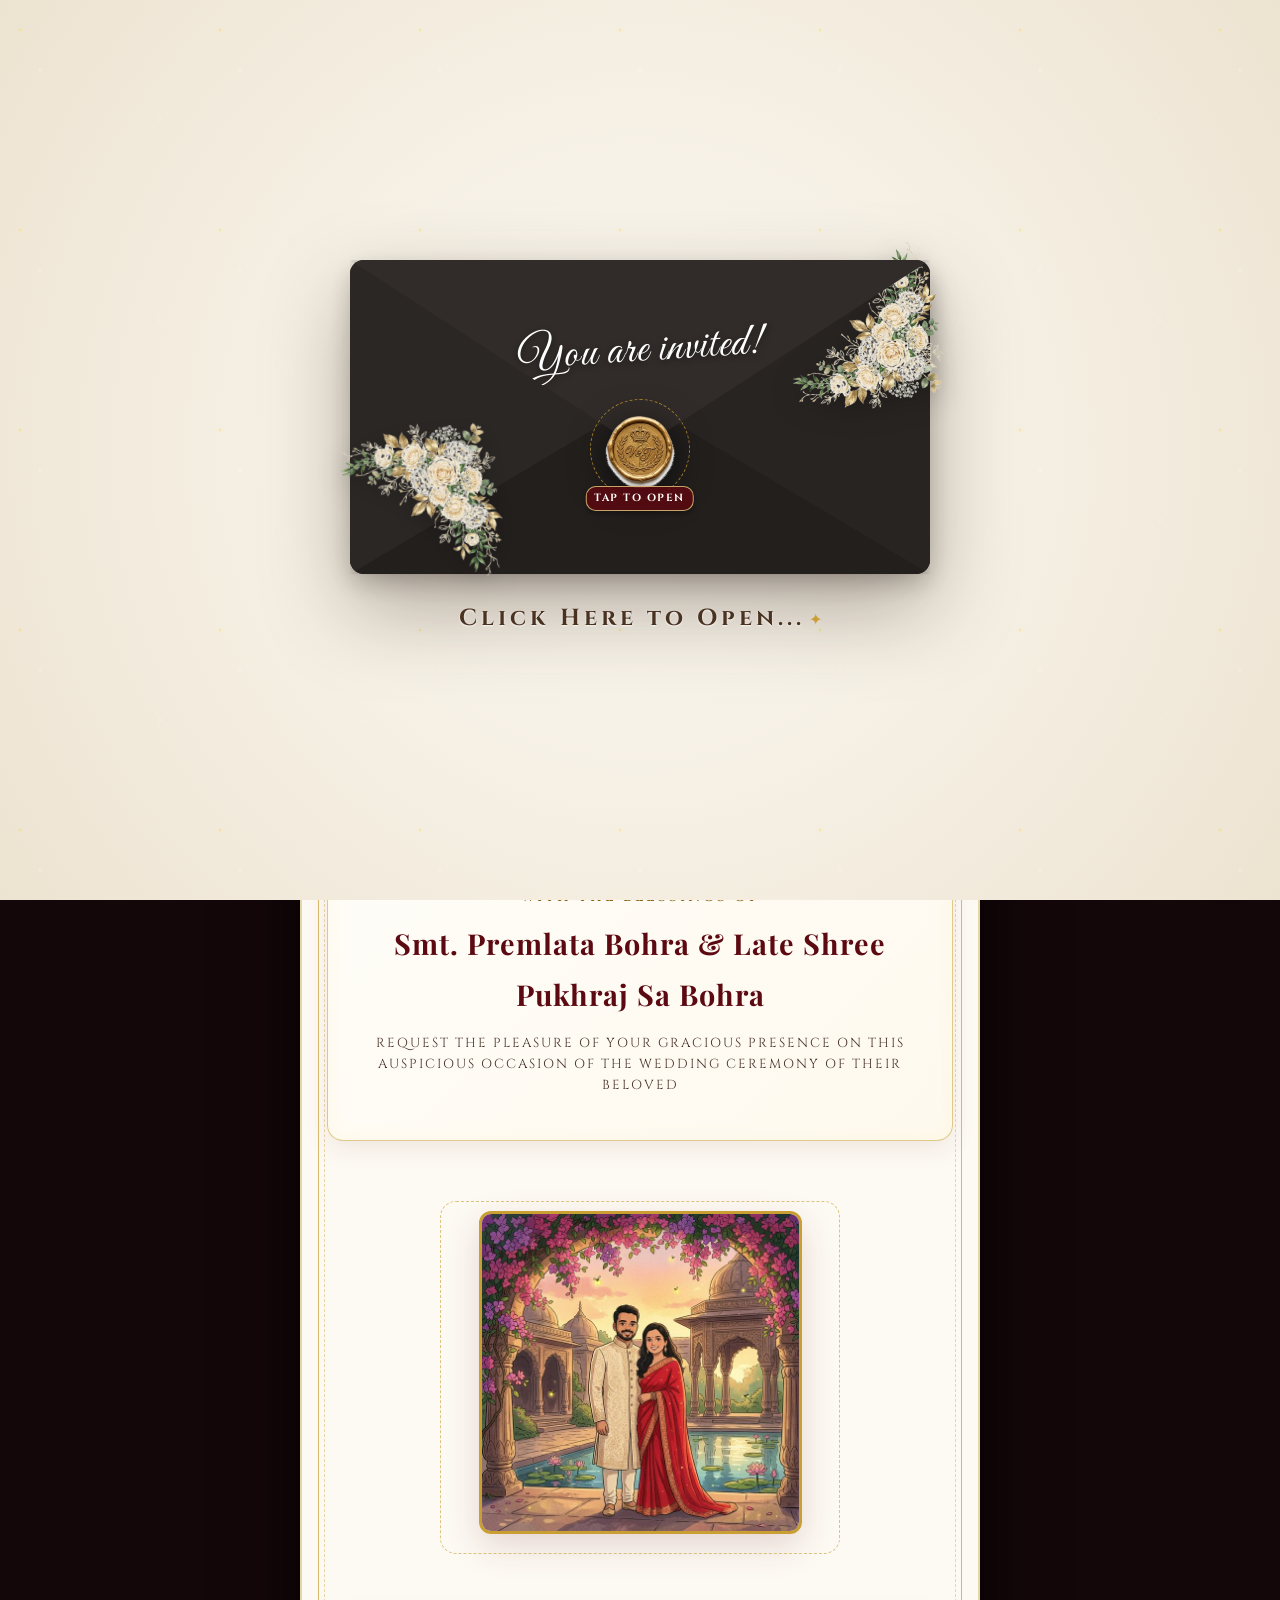
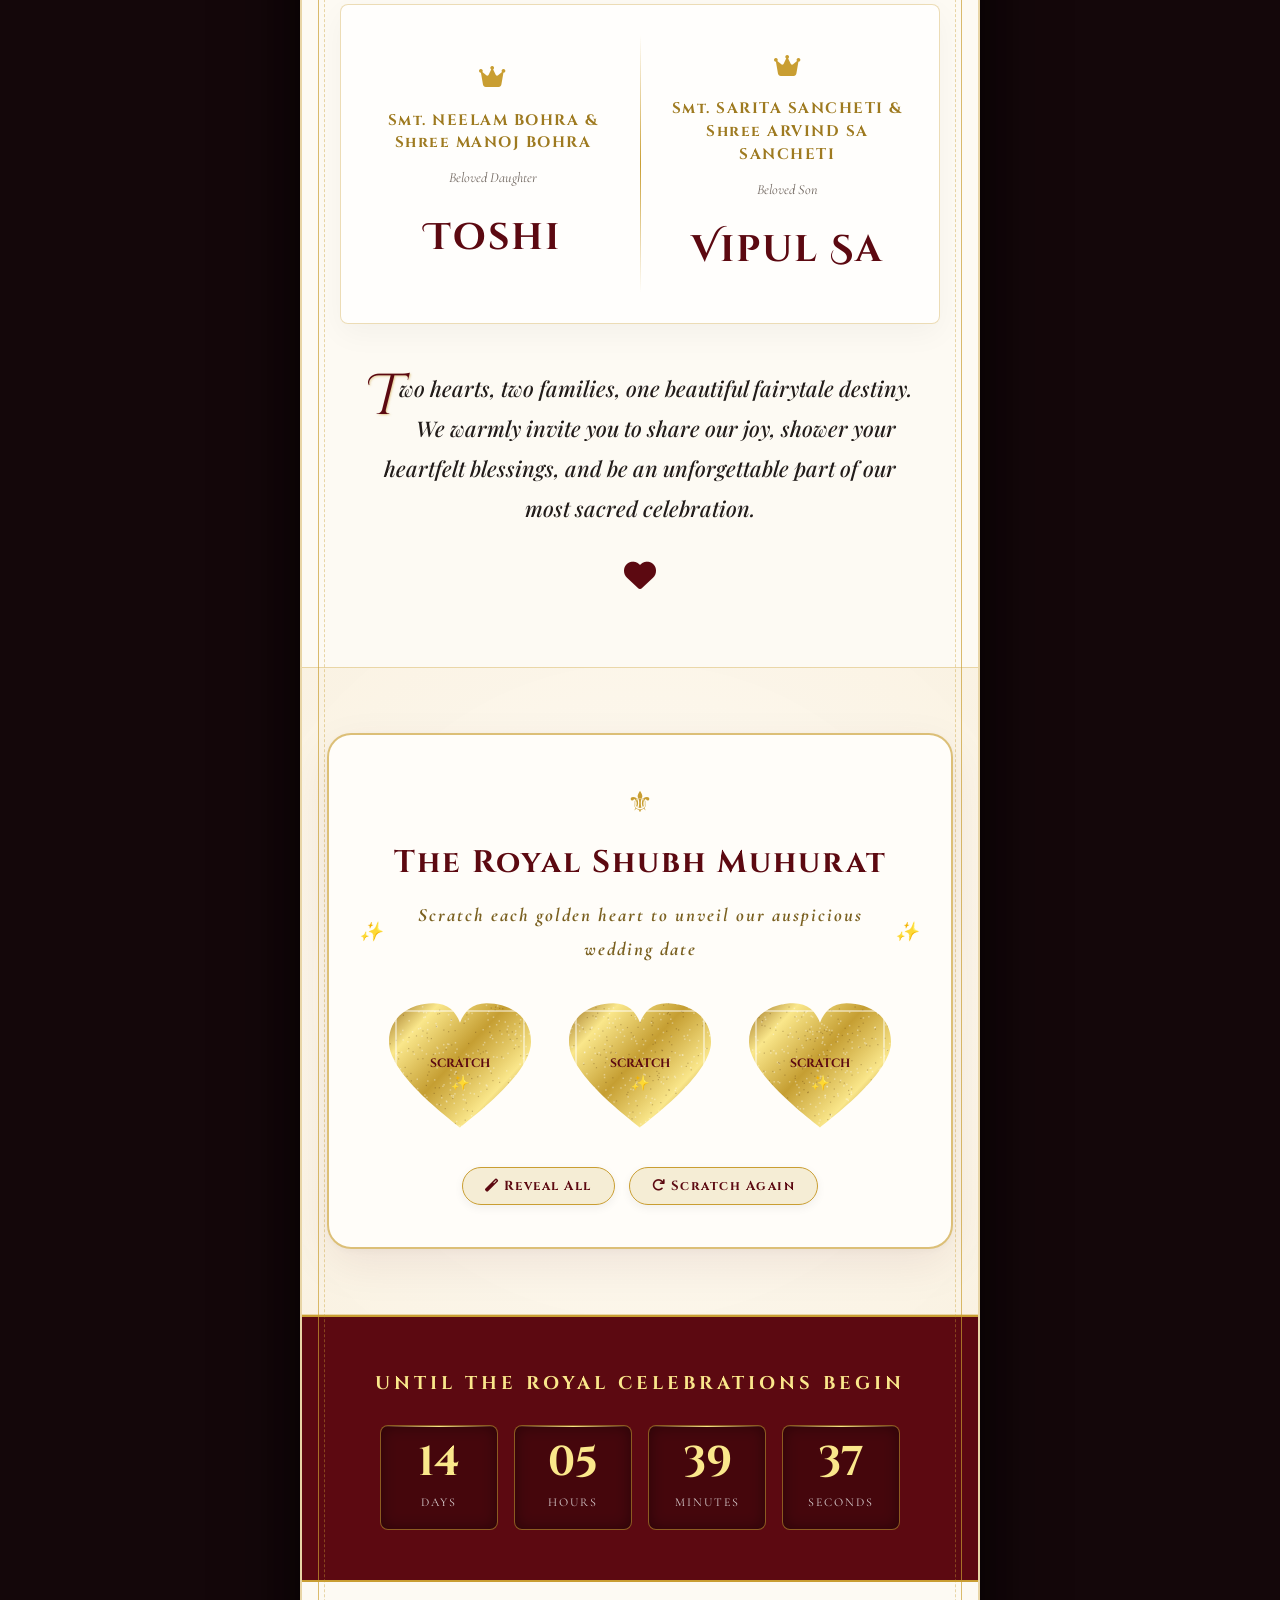
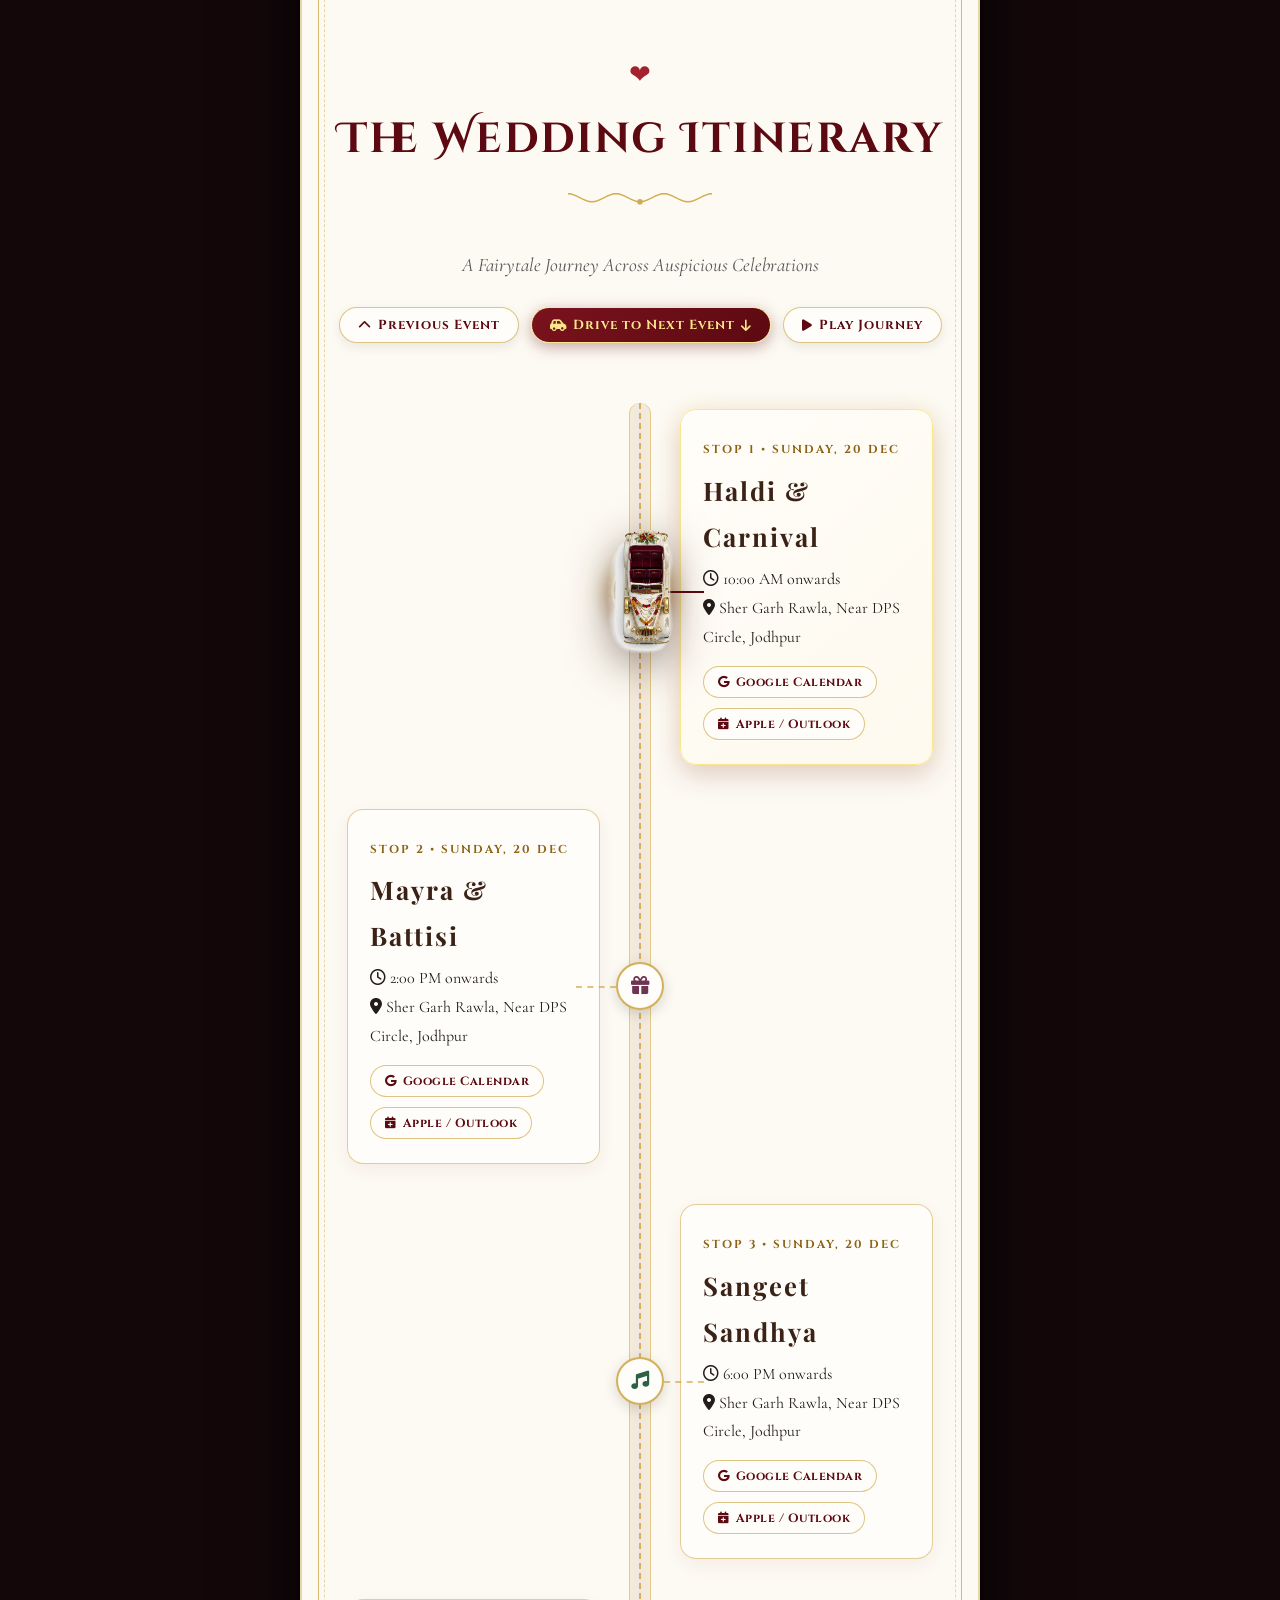
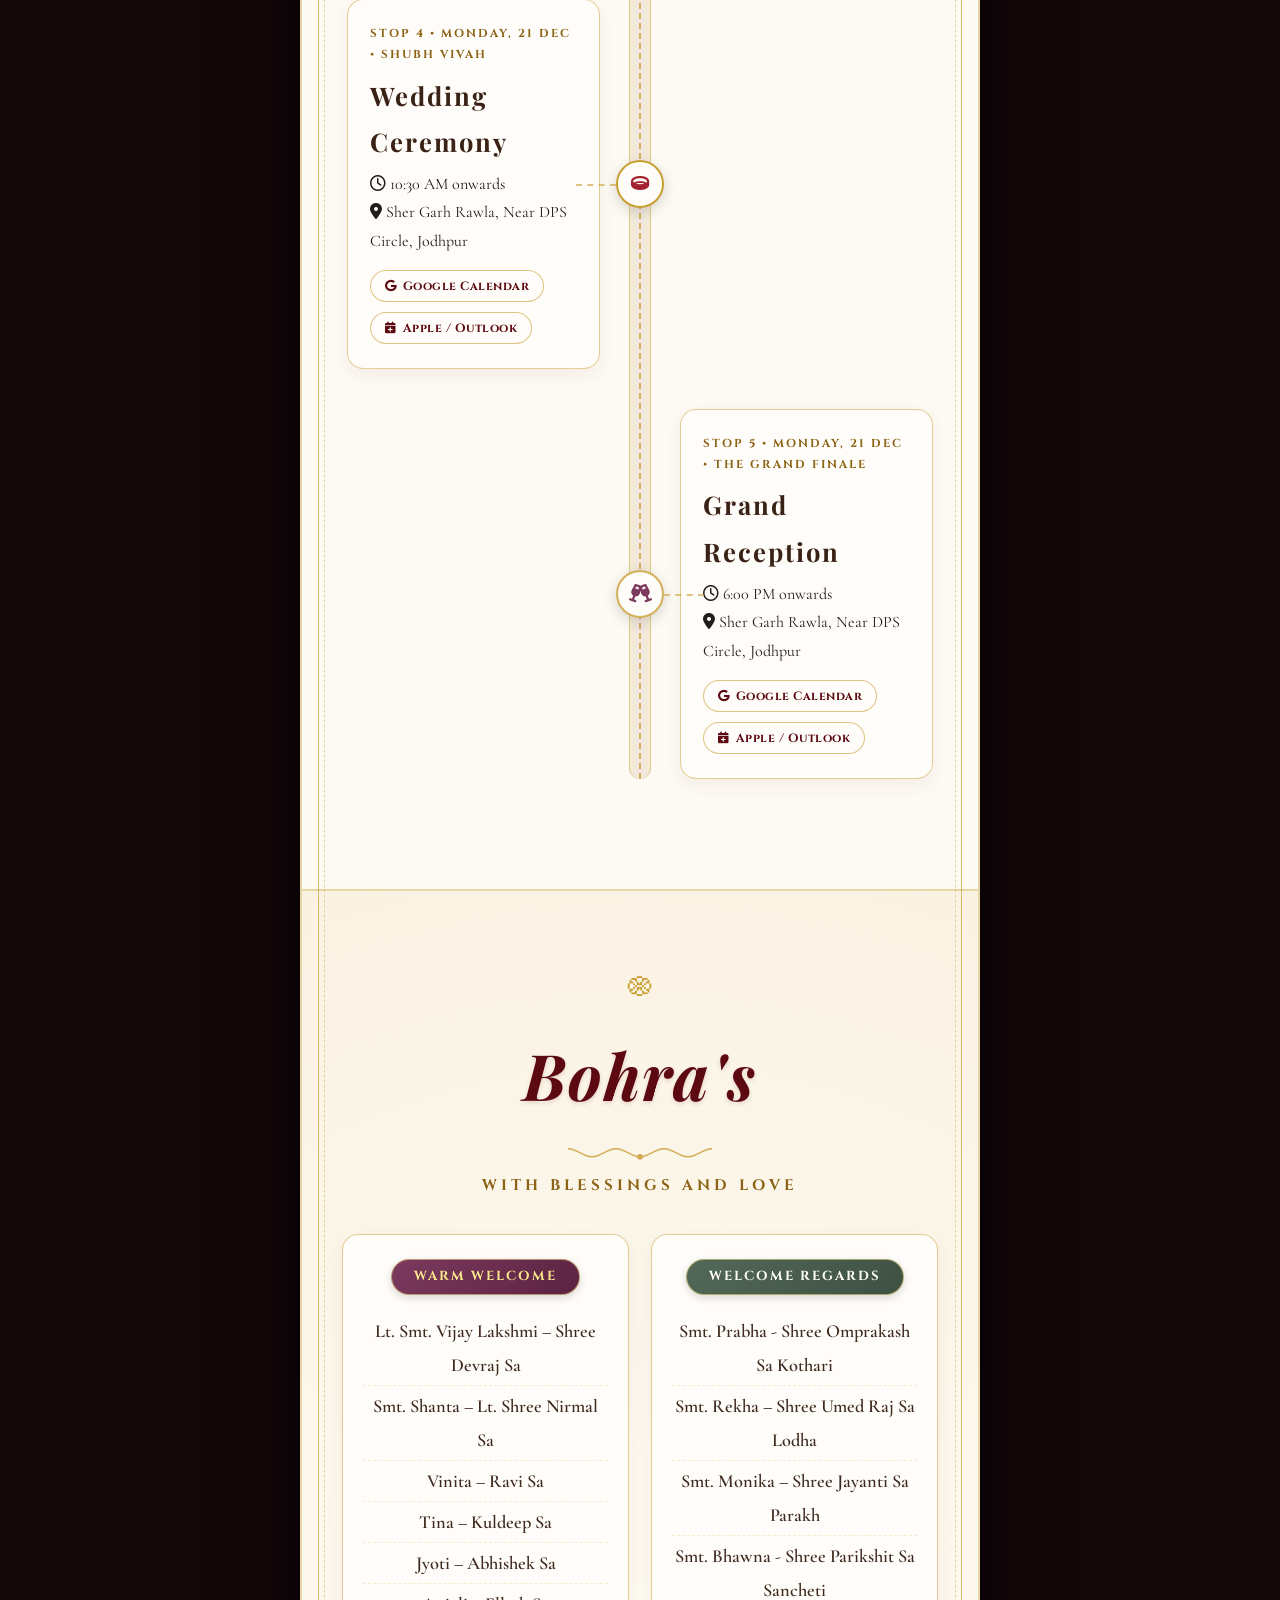
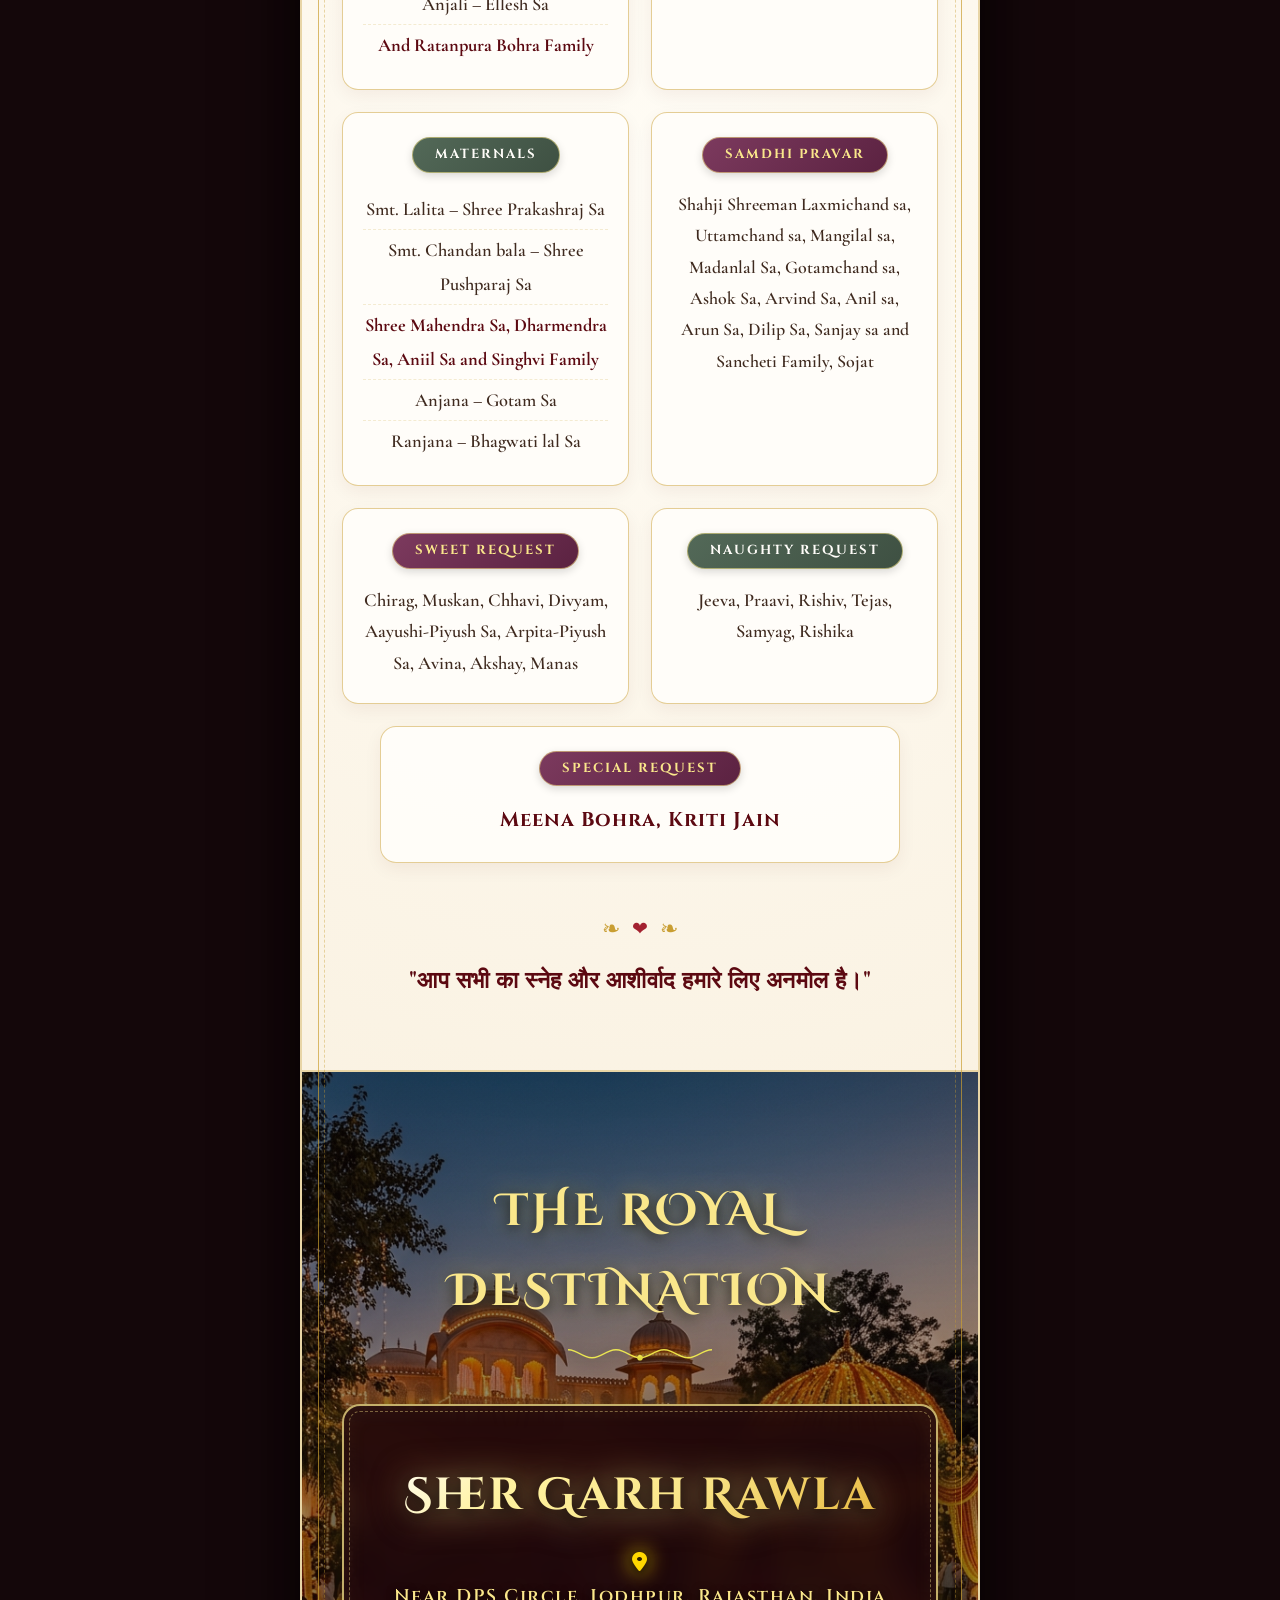
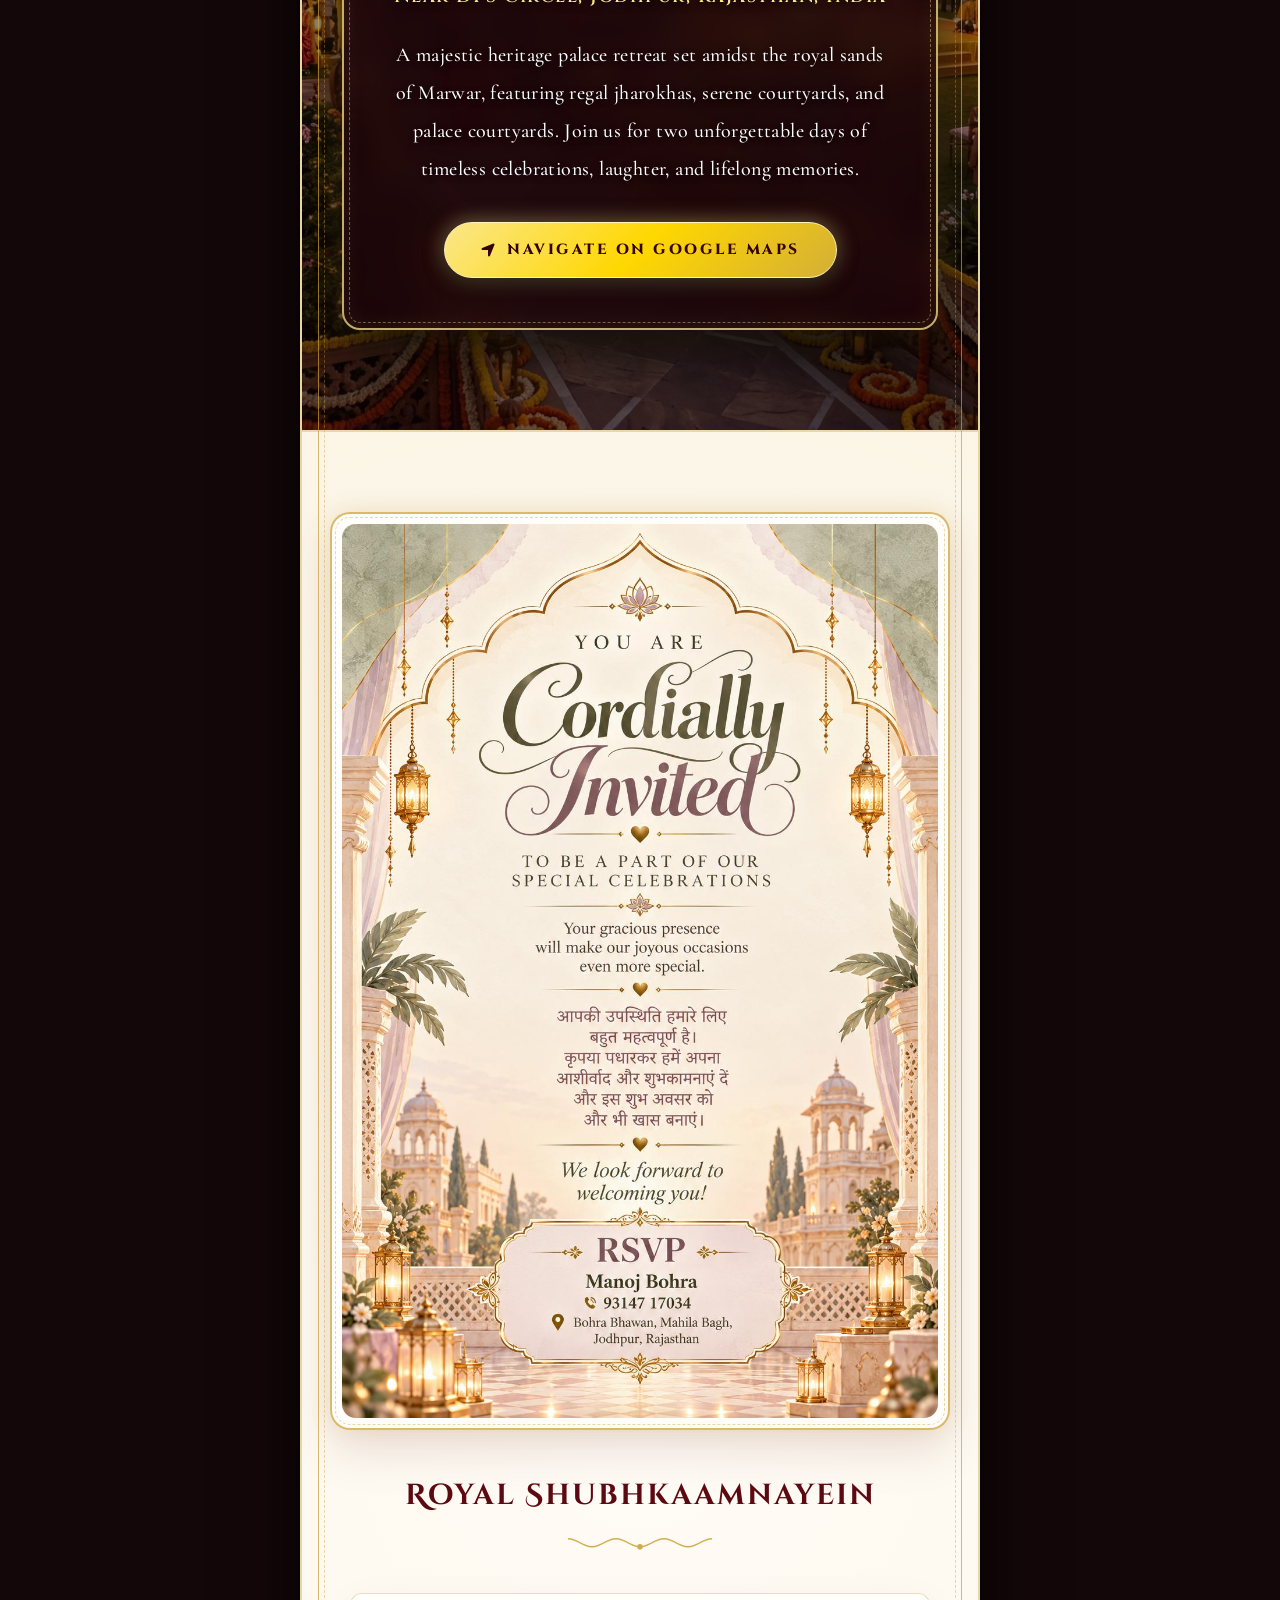
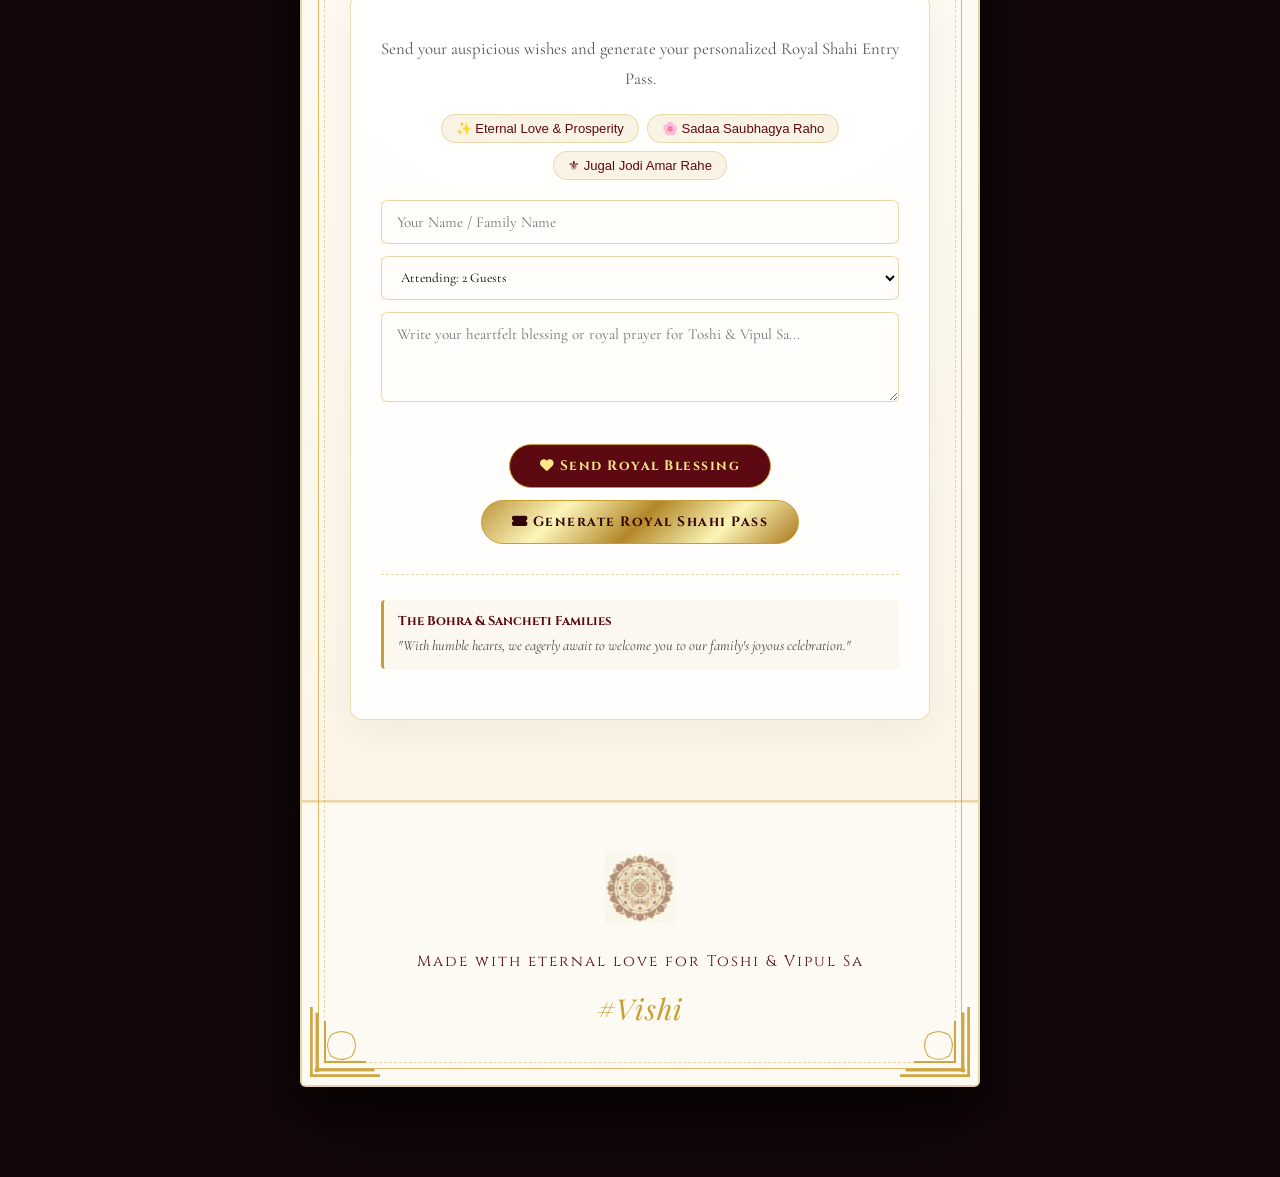
==== index.html @ 4bc233ee "Enhance royal wedding invitation: 3D handmade envelope, 3-heart scratch card with floral boom, verti" ====
<!DOCTYPE html>
<html lang="en">

<head>
    <meta charset="UTF-8">
    <meta name="viewport" content="width=device-width, initial-scale=1.0">
    <title>Toshi with Vipul Sa — The Royal Wedding Invitation</title>
    <meta name="description"
        content="You are cordially invited to the royal wedding celebrations of Toshi and Vipul Sa on 20th & 21st December 2026 at Sher Garh Rawla, Near DPS Circle, Jodhpur, Rajasthan. With the blessings of Smt. Premlata Bohra & Late Shree Pukhraj Sa Bohra.">

    <!-- Favicon -->
    <link rel="icon" type="image/png" href="static/invitation/images/ganesha_clean.png">

    <!-- Google Fonts -->
    <link rel="preconnect" href="https://fonts.googleapis.com">
    <link rel="preconnect" href="https://fonts.gstatic.com" crossorigin>
    <link
        href="https://fonts.googleapis.com/css2?family=Alex+Brush&family=Great+Vibes&family=Cormorant+Garamond:ital,wght@0,300;0,400;0,500;0,600;0,700;1,400&family=Cinzel:wght@400;600;700;800;900&family=Cinzel+Decorative:wght@400;700;900&family=Playfair+Display:ital,wght@0,400;0,600;0,700;1,400;1,600&display=swap"
        rel="stylesheet">

    <!-- AOS Library -->
    <link href="https://unpkg.com/aos@2.3.1/dist/aos.css" rel="stylesheet">

    <!-- Custom CSS -->
    <link rel="stylesheet" href="static/invitation/css/style.css">

    <!-- FontAwesome Icons -->
    <link rel="stylesheet" href="https://cdnjs.cloudflare.com/ajax/libs/font-awesome/6.4.0/css/all.min.css">
</head>

<body>
    <!-- Global Scalable SVG Heart ClipPath -->
    <svg width="0" height="0" style="position: absolute; pointer-events: none;" aria-hidden="true">
        <defs>
            <clipPath id="heartClip" clipPathUnits="objectBoundingBox">
                <path
                    d="M 0.5, 0.92 C 0.46, 0.88, 0.02, 0.54, 0.02, 0.30 C 0.02, 0.12, 0.16, 0.02, 0.32, 0.02 C 0.42, 0.02, 0.47, 0.08, 0.5, 0.16 C 0.53, 0.08, 0.58, 0.02, 0.68, 0.02 C 0.84, 0.02, 0.98, 0.12, 0.98, 0.30 C 0.98, 0.54, 0.54, 0.88, 0.5, 0.92 Z" />
            </clipPath>
        </defs>
    </svg>

    <!-- Royal Loading Screen -->
    <div class="loader-wrapper">
        <div class="loader-crest">
            <div class="loader-spinner"></div>
            <div class="loader-monogram">V 𑁍 T</div>
        </div>
        <p class="loader-text">Preparing Royal Invitation...</p>
    </div>

    <!-- ==========================================================================
         1. 3D GRAND ROYAL VELVET ENVELOPE (SHAHI LIFAFA EXPERIENCE)
         ========================================================================== -->
    <!-- ==========================================================================
         1. LUXURY HANDMADE WEDDING ENVELOPE (REFERENCE REPLICATION)
         ========================================================================== -->
    <!-- ==========================================================================
         1. 3D HANDMADE LUXURY WEDDING ENVELOPE (INTERACTIVE OPENING EXPERIENCE)
         ========================================================================== -->
    <div id="envelope-stage" class="handmade-3d-stage">
        <div class="envelope-stardust"></div>

        <div class="handmade-envelope-wrapper" onclick="openInvitation()">
            <div class="handmade-3d-envelope" id="handmade3dEnvelope">
                <!-- Inner Gold/Parchment Lining -->
                <div class="inner-envelope-lining"></div>

                <!-- Invitation Card Peeking Inside & Sliding Up -->
                <div class="handmade-card-peeking" id="handmadeCardPeeking">
                    <div class="peeking-card-content">
                        <img src="static/invitation/images/ganesha_clean.png" alt="Lord Ganesha"
                            class="peeking-ganesha">
                        <p class="peeking-invocation">|| SHREE GANESHAYA NAMAH ||</p>
                        <h2 class="peeking-couple">VIPUL & TOSHI</h2>
                        <p class="peeking-tag">The Royal Wedding Invitation</p>
                    </div>
                </div>

                <!-- Pocket Triangular Flaps (Dark Charcoal Handmade Paper) -->
                <div class="pocket-side pocket-left"></div>
                <div class="pocket-side pocket-right"></div>
                <div class="pocket-side pocket-bottom"></div>

                <!-- Botanical Corner Florals (White Roses, Peonies & Gold Leaves) -->
                <div class="envelope-floral-corner floral-bl">
                    <img src="static/invitation/images/white_rose_gold_bouquet.png"
                        alt="White Rose & Gold Floral Accent" class="floral-img">
                </div>
                <div class="envelope-floral-corner floral-tr">
                    <img src="static/invitation/images/white_rose_gold_bouquet.png"
                        alt="White Rose & Gold Floral Accent" class="floral-img tr-rotate">
                </div>

                <!-- 3D Top Flap (Folds Open Upwards in 3D!) -->
                <div class="handmade-top-flap" id="handmadeTopFlap">
                    <!-- Front face: Dark charcoal paper with "You are invited!" script -->
                    <div class="flap-face-front">
                        <span class="flap-calligraphy">You are invited!</span>
                    </div>
                    <!-- Back face: Gold brocade lining revealed when flipped up -->
                    <div class="flap-face-back"></div>
                </div>

                <!-- Authentic Molten Gold Wax Seal with V & T Monogram -->
                <div id="royal-wax-seal" class="handmade-vt-wax-seal"
                    onclick="event.stopPropagation(); openInvitation();" title="Tap to Break Wax Seal & Open">
                    <img src="static/invitation/images/gold_wax_seal_vt.png" alt="Royal V&T Wax Seal"
                        class="wax-seal-img">
                    <div class="seal-halo-pulse"></div>
                    <span class="seal-tap-badge">TAP TO OPEN</span>
                </div>
            </div>

            <!-- "Click Here to Open..." call-to-action matching reference photo -->
            <div class="handmade-open-prompt">
                <span class="open-prompt-text">Click Here to Open...</span>
                <div class="open-prompt-sparkles">✦</div>
            </div>
        </div>
    </div>

    <!-- Falling Petals & Fairytale Stardust -->
    <div id="petals-container"></div>

    <!-- ==========================================================================
         2. MAIN PHYSICAL ROYAL INVITATION CARD (SHAHI NIMANTRAN PATRIKA)
         ========================================================================== -->
    <div class="physical-card-wrapper" id="main-card">
        <div class="gold-leaf-overlay"></div>

        <!-- Ornate Rajasthani Filigree Corners -->
        <div class="ornate-corner corner-tl"></div>
        <div class="ornate-corner corner-tr"></div>
        <div class="ornate-corner corner-bl"></div>
        <div class="ornate-corner corner-br"></div>


        <!-- ==========================================================================
             HERO SECTION (AUSPICIOUS INVOCATION & PROCLAMATION) - PAGES 1 & 2
             ========================================================================== -->
        <section id="hero" class="hero jain-theme-bg"
            style="background-image: url('static/invitation/images/bg_full.png');">
            <div class="hero-content" data-aos="zoom-in" data-aos-duration="1400">

                <!-- Lord Ganesha in Palace Arch -->
                <div class="ganesha-top" data-aos="fade-down" data-aos-delay="200">
                    <img src="static/invitation/images/ganesha_clean.png" alt="Lord Ganesha" class="ganesha-img">
                </div>

                <p class="cinzel shree-ganesh">|| SHREE GANESHAYA NAMAH ||</p>
                <h2 class="sub-title">With immense joy and divine blessings, we invite you to witness the union of</h2>
                <h2 class="main-title">TOSHI</h2>
                <h2 class="main-title">with</h2>
                <h2 class="main-title">VIPUL SA</h2>
                <p class="hero-auspicious-tag">Under the celestial constellation of love, grace & eternal devotion</p>
            </div>
        </section>

        <!-- ==========================================================================
             GRANDPARENTS & PARENTS PATRIKA SECTION - PAGES 3 & 4
             ========================================================================== -->
        <section id="story" class="section invitation-msg">
            <div class="container" data-aos="fade-up">

                <!-- Grandparents Blessing Card (Page 3) -->
                <div class="grandparents-blessing-card" data-aos="fade-up" data-aos-duration="1000">
                    <span class="blessing-lotus-ornament">𑁍</span>
                    <p class="blessing-lead-label">With The Blessings Of</p>
                    <h3 class="grandparents-names">Smt. Premlata Bohra & Late Shree Pukhraj Sa Bohra</h3>
                    <p class="grandparents-request">
                        Request the pleasure of your gracious presence on this auspicious occasion of the wedding
                        ceremony of their beloved
                    </p>
                    <!-- <div class="sadar-aamantran-calligraphy">
                        <span>सादर आमंत्रण</span>
                    </div>
                    <p class="blessing-presence-note">
                        "Your presence and blessings will make this celebration even more special for us"
                    </p> -->
                </div>

                <!-- Couple Portrait in Ornate Frame -->
                <div class="couple-ghibli-container" data-aos="zoom-in" data-aos-duration="1200">
                    <img src="static/invitation/images/couple_ghibli.png" alt="Toshi with Vipul Sa" class="couple-img">
                </div>

                <!-- Parents Proclamation Block (Page 4) -->
                <div class="parents-block">
                    <!-- Bride's Parents -->
                    <div class="parent-side" data-aos="fade-left" data-aos-duration="1000">
                        <div class="family-crest-badge"><i class="fas fa-crown"></i></div>
                        <span class="role">Smt. NEELAM BOHRA & Shree MANOJ BOHRA</span>
                        <span class="relation">Beloved Daughter</span>
                        <h3 class="candidate-name">Toshi</h3>
                    </div>

                    <div class="vertical-divider"></div>

                    <!-- Groom's Parents -->
                    <div class="parent-side" data-aos="fade-right" data-aos-duration="1000">
                        <div class="family-crest-badge"><i class="fas fa-crown"></i></div>
                        <span class="role">Smt. SARITA SANCHETI & Shree ARVIND SA SANCHETI</span>
                        <span class="relation">Beloved Son</span>
                        <h3 class="candidate-name">Vipul Sa</h3>
                    </div>
                </div>

                <p class="romantic-quote" data-aos="fade-up">
                    <span class="drop-cap">T</span>wo hearts, two families, one beautiful fairytale destiny. We warmly
                    invite you to share our joy, shower your heartfelt blessings, and be an unforgettable part of our
                    most sacred celebration.
                </p>

                <div class="story-highlight" style="margin-top: 20px;">
                    <i class="fas fa-heart" style="color: var(--primary-color); font-size: 2rem;"></i>
                </div>
            </div>
        </section>

        <!-- ==========================================================================
             INTERACTIVE ROYAL SCRATCH CARD SECTION (HIGH-LIGHT FEATURE)
             ========================================================================== -->
        <!-- ==========================================================================
             INTERACTIVE ROYAL SCRATCH CARD SECTION (3 HEARTS: 21 • 12 • 26)
             ========================================================================== -->
        <section id="scratch-card" class="section scratch-card-section">
            <div class="container" data-aos="fade-up">
                <div class="scratch-card-wrapper">
                    <div class="scratch-header-crest">⚜</div>
                    <h2 class="scratch-card-title">The Royal Shubh Muhurat</h2>
                    <p class="scratch-card-instructions">
                        <span>✨</span> Scratch each golden heart to unveil our auspicious wedding date <span>✨</span>
                    </p>

                    <!-- The 3 Hearts Grid (21 • 12 • 26) -->
                    <div class="scratch-hearts-stage">
                        <!-- Heart 1: 21 (Day) -->
                        <div class="scratch-heart-pod" id="heart-pod-0" data-idx="0"
                            title="Scratch to reveal wedding day">
                            <div class="heart-revealed-content">
                                <span class="heart-date-number">21</span>
                                <span class="heart-date-label">DAY</span>
                            </div>
                            <canvas class="heart-scratch-canvas" id="heart-canvas-0"></canvas>
                            <div class="heart-sparkle-marker">✦</div>
                        </div>

                        <!-- Heart 2: 12 (Month) -->
                        <div class="scratch-heart-pod" id="heart-pod-1" data-idx="1"
                            title="Scratch to reveal wedding month">
                            <div class="heart-revealed-content">
                                <span class="heart-date-number">12</span>
                                <span class="heart-date-label">DEC</span>
                            </div>
                            <canvas class="heart-scratch-canvas" id="heart-canvas-1"></canvas>
                            <div class="heart-sparkle-marker">✦</div>
                        </div>

                        <!-- Heart 3: 26 (Year) -->
                        <div class="scratch-heart-pod" id="heart-pod-2" data-idx="2"
                            title="Scratch to reveal wedding year">
                            <div class="heart-revealed-content">
                                <span class="heart-date-number">26</span>
                                <span class="heart-date-label">2026</span>
                            </div>
                            <canvas class="heart-scratch-canvas" id="heart-canvas-2"></canvas>
                            <div class="heart-sparkle-marker">✦</div>
                        </div>
                    </div>

                    <!-- Auspicious Proclamation Revealed Below -->
                    <!-- <div class="scratch-revealed-announcement" id="scratchAnnouncement">
                        <p class="revealed-muhurat-badge"><i class="far fa-clock"></i> Shubh Muhurat: 10:30 AM onwards
                        </p>
                        <p class="revealed-venue-badge"><i class="fas fa-map-marker-alt"></i> Sher Garh Rawla, Near DPS
                            Circle, Jodhpur</p>
                    </div> -->

                    <!-- Interactive Controls -->
                    <div class="scratch-card-actions">
                        <button class="btn-scratch-reset" onclick="revealAllHearts()">
                            <i class="fas fa-magic"></i> Reveal All
                        </button>
                        <button class="btn-scratch-reset" onclick="resetAllHearts()">
                            <i class="fas fa-redo"></i> Scratch Again
                        </button>
                    </div>
                </div>
            </div>

            <!-- Fullscreen / Section Canvas for the BOOM OF FLOWERS Explosion -->
            <canvas id="flower-boom-canvas" class="flower-boom-canvas"></canvas>
        </section>

        <!-- ==========================================================================
             COUNTDOWN SECTION
             ========================================================================== -->
        <section class="countdown-section">
            <div class="container">
                <h3 class="countdown-title" data-aos="fade-down">Until the Royal Celebrations Begin</h3>
                <div id="timer" class="timer-grid">
                    <div class="timer-item" data-aos="flip-left" data-aos-delay="50">
                        <span id="days">00</span>
                        <label>Days</label>
                    </div>
                    <div class="timer-item" data-aos="flip-left" data-aos-delay="150">
                        <span id="hours">00</span>
                        <label>Hours</label>
                    </div>
                    <div class="timer-item" data-aos="flip-left" data-aos-delay="250">
                        <span id="minutes">00</span>
                        <label>Minutes</label>
                    </div>
                    <div class="timer-item" data-aos="flip-left" data-aos-delay="350">
                        <span id="seconds">00</span>
                        <label>Seconds</label>
                    </div>
                </div>
            </div>
        </section>

        <!-- ==========================================================================
             EVENTS SECTION (THE ROYAL FESTIVITIES - 5 EVENTS) - PAGES 5, 6, 7, 8, 9
             ========================================================================== -->
        <!-- ==========================================================================
             THE WEDDING ITINERARY TIMELINE (WITH ANIMATED VERTICAL CAR ROADWAY)
             ========================================================================== -->
        <section id="events" class="section events-itinerary-section">
            <div class="container">
                <div class="itinerary-header-crest" data-aos="fade-down">
                    <span class="crest-heart">❤</span>
                </div>
                <h2 class="section-title" data-aos="fade-down">The Wedding Itinerary</h2>
                <p class="itinerary-tagline" data-aos="fade-up">A Fairytale Journey Across Auspicious Celebrations</p>

                <!-- Journey Navigation Controls -->
                <div class="itinerary-controls" data-aos="fade-up" data-aos-delay="100">
                    <button class="btn-itinerary-ctrl" onclick="driveCarPrev()" title="Previous Event">
                        <i class="fas fa-chevron-up"></i> Previous Event
                    </button>
                    <button class="btn-itinerary-ctrl btn-drive-next" onclick="driveCarNext()"
                        title="Drive Car to Next Event">
                        <i class="fas fa-car-side"></i> Drive to Next Event <i class="fas fa-arrow-down"></i>
                    </button>
                    <button class="btn-itinerary-ctrl btn-tour-toggle" id="btnTourMode" onclick="toggleAutoTour()"
                        title="Auto Tour Journey">
                        <i class="fas fa-play" id="tourIcon"></i> <span id="tourText">Play Journey</span>
                    </button>
                </div>

                <!-- Vertical Itinerary Timeline Wrapper -->
                <div class="vertical-timeline-wrapper" id="itineraryTimelineWrapper">
                    <!-- Central Vertical Road Spine -->
                    <div class="timeline-vertical-road">
                        <div class="road-dashed-line"></div>
                    </div>

                    <!-- The Animated Vintage Wedding Car Driving Vertically Down -->
                    <div class="vertical-wedding-car" id="weddingConvoyCar" onclick="driveCarNext()"
                        title="Click to cruise to next event">
                        <img src="static/invitation/images/royal_wedding_car_top.png" alt="Royal Wedding Car"
                            class="car-vertical-img">
                    </div>

                    <!-- Timeline Rows (Alternating Right & Left) -->
                    <div class="timeline-items-container">

                        <!-- Event 1: Haldi & Carnival (Right Side) -->
                        <div class="timeline-item item-right active" id="timeline-node-0"
                            onclick="driveCarToStop(0, false)" data-aos="fade-left" data-aos-duration="900">
                            <div class="timeline-milestone-marker">
                                <div class="marker-dot">
                                    <i class="fas fa-sun" style="color: #d49814;"></i>
                                </div>
                                <div class="marker-branch-line"></div>
                            </div>
                            <div class="timeline-card">
                                <span class="timeline-badge">STOP 1 • SUNDAY, 20 DEC</span>
                                <h3 class="timeline-event-title">Haldi & Carnival</h3>
                                <!-- <p class="timeline-quote">"Colors of love, laughter & new beginnings"</p> -->
                                <div class="timeline-meta">
                                    <!-- <p class="meta-line"><i class="far fa-calendar-alt"></i> Sunday, 20th December 2026 -->
                                    <!-- </p> -->
                                    <p class="meta-line"><i class="far fa-clock"></i> 10:00 AM onwards</p>
                                    <p class="meta-line"><i class="fas fa-map-marker-alt"></i> Sher Garh Rawla, Near DPS
                                        Circle, Jodhpur</p>
                                </div>
                                <!-- <div class="timeline-dress-code">Dress Code: Vibrant Festive Yellows & Pastels</div> -->
                                <div class="timeline-card-actions">
                                    <button class="btn-cal-mini"
                                        onclick="event.stopPropagation(); addEventToGoogleCalendar('haldi')">
                                        <i class="fab fa-google"></i> Google Calendar
                                    </button>
                                    <button class="btn-cal-mini"
                                        onclick="event.stopPropagation(); downloadICalFile('haldi')">
                                        <i class="fas fa-calendar-plus"></i> Apple / Outlook
                                    </button>
                                </div>
                            </div>
                        </div>

                        <!-- Event 2: Mayra & Battisi (Left Side) -->
                        <div class="timeline-item item-left" id="timeline-node-1" onclick="driveCarToStop(1, false)"
                            data-aos="fade-right" data-aos-duration="900">
                            <div class="timeline-milestone-marker">
                                <div class="marker-dot">
                                    <i class="fas fa-gift" style="color: #6d3552;"></i>
                                </div>
                                <div class="marker-branch-line"></div>
                            </div>
                            <div class="timeline-card">
                                <span class="timeline-badge">STOP 2 • SUNDAY, 20 DEC</span>
                                <h3 class="timeline-event-title">Mayra & Battisi</h3>
                                <div class="timeline-meta">
                                    <p class="meta-line"><i class="far fa-clock"></i> 2:00 PM onwards</p>
                                    <p class="meta-line"><i class="fas fa-map-marker-alt"></i> Sher Garh Rawla, Near DPS
                                        Circle, Jodhpur</p>
                                </div>
                                <div class="timeline-card-actions">
                                    <button class="btn-cal-mini"
                                        onclick="event.stopPropagation(); addEventToGoogleCalendar('mayra')">
                                        <i class="fab fa-google"></i> Google Calendar
                                    </button>
                                    <button class="btn-cal-mini"
                                        onclick="event.stopPropagation(); downloadICalFile('mayra')">
                                        <i class="fas fa-calendar-plus"></i> Apple / Outlook
                                    </button>
                                </div>
                            </div>
                        </div>

                        <!-- Event 3: Sangeet Sandhya (Right Side) -->
                        <div class="timeline-item item-right" id="timeline-node-2" onclick="driveCarToStop(2, false)"
                            data-aos="fade-left" data-aos-duration="900">
                            <div class="timeline-milestone-marker">
                                <div class="marker-dot">
                                    <i class="fas fa-music" style="color: #2e6046;"></i>
                                </div>
                                <div class="marker-branch-line"></div>
                            </div>
                            <div class="timeline-card">
                                <span class="timeline-badge">STOP 3 • SUNDAY, 20 DEC</span>
                                <h3 class="timeline-event-title">Sangeet Sandhya</h3>
                                <!-- <p class="timeline-quote">"An evening of music, dance and endless celebrations"</p> -->
                                <div class="timeline-meta">
                                    <!-- <p class="meta-line"><i class="far fa-calendar-alt"></i> Sunday, 20th December 2026 -->
                                    <!-- </p> -->
                                    <p class="meta-line"><i class="far fa-clock"></i> 6:00 PM onwards</p>
                                    <p class="meta-line"><i class="fas fa-map-marker-alt"></i> Sher Garh Rawla, Near DPS
                                        Circle, Jodhpur</p>
                                </div>
                                <!-- <div class="timeline-dress-code">Dress Code: Regal Rajputana & Velvet Glamour</div> -->
                                <div class="timeline-card-actions">
                                    <button class="btn-cal-mini"
                                        onclick="event.stopPropagation(); addEventToGoogleCalendar('sangeet')">
                                        <i class="fab fa-google"></i> Google Calendar
                                    </button>
                                    <button class="btn-cal-mini"
                                        onclick="event.stopPropagation(); downloadICalFile('sangeet')">
                                        <i class="fas fa-calendar-plus"></i> Apple / Outlook
                                    </button>
                                </div>
                            </div>
                        </div>

                        <!-- Event 4: Wedding Ceremony (Left Side) - Featured -->
                        <div class="timeline-item item-left" id="timeline-node-3" onclick="driveCarToStop(3, false)"
                            data-aos="fade-right" data-aos-duration="900">
                            <div class="timeline-milestone-marker">
                                <div class="marker-dot featured-dot">
                                    <i class="fas fa-ring" style="color: #a32230;"></i>
                                </div>
                                <div class="marker-branch-line"></div>
                            </div>
                            <div class="timeline-card featured-card">
                                <span class="timeline-badge featured">STOP 4 • MONDAY, 21 DEC • SHUBH VIVAH</span>
                                <h3 class="timeline-event-title">Wedding Ceremony</h3>
                                <!-- <p class="timeline-quote">"Two souls, one forever — Sacred Pheras & Hastamelap"</p> -->
                                <div class="timeline-meta">
                                    <!-- <p class="meta-line"><i class="far fa-calendar-alt"></i> Monday, 21st December 2026 -->
                                    <!-- </p> -->
                                    <p class="meta-line"><i class="far fa-clock"></i> 10:30 AM onwards</p>
                                    <p class="meta-line"><i class="fas fa-map-marker-alt"></i> Sher Garh Rawla, Near DPS
                                        Circle, Jodhpur</p>
                                </div>
                                <!-- <div class="timeline-dress-code">Dress Code: Royal Heritage Silks & Gold Brocade</div> -->
                                <div class="timeline-card-actions">
                                    <button class="btn-cal-mini"
                                        onclick="event.stopPropagation(); addEventToGoogleCalendar('wedding')">
                                        <i class="fab fa-google"></i> Google Calendar
                                    </button>
                                    <button class="btn-cal-mini"
                                        onclick="event.stopPropagation(); downloadICalFile('wedding')">
                                        <i class="fas fa-calendar-plus"></i> Apple / Outlook
                                    </button>
                                </div>
                            </div>
                        </div>

                        <!-- Event 5: Reception (Right Side) -->
                        <div class="timeline-item item-right" id="timeline-node-4" onclick="driveCarToStop(4, false)"
                            data-aos="fade-left" data-aos-duration="900">
                            <div class="timeline-milestone-marker">
                                <div class="marker-dot">
                                    <i class="fas fa-glass-cheers" style="color: #7c3a5e;"></i>
                                </div>
                                <div class="marker-branch-line"></div>
                            </div>
                            <div class="timeline-card">
                                <span class="timeline-badge">STOP 5 • MONDAY, 21 DEC • THE GRAND FINALE</span>
                                <h3 class="timeline-event-title">Grand Reception</h3>
                                <!-- <p class="timeline-quote">"An evening to cherish new beginnings together"</p> -->
                                <div class="timeline-meta">
                                    <!-- <p class="meta-line"><i class="far fa-calendar-alt"></i> Monday, 21st December 2026 -->
                                    <!-- </p> -->
                                    <p class="meta-line"><i class="far fa-clock"></i> 6:00 PM onwards</p>
                                    <p class="meta-line"><i class="fas fa-map-marker-alt"></i> Sher Garh Rawla, Near DPS
                                        Circle, Jodhpur</p>
                                </div>
                                <!-- <div class="timeline-dress-code">Dress Code: Imperial Evening Royale & Splendour</div> -->
                                <div class="timeline-card-actions">
                                    <button class="btn-cal-mini"
                                        onclick="event.stopPropagation(); addEventToGoogleCalendar('reception')">
                                        <i class="fab fa-google"></i> Google Calendar
                                    </button>
                                    <button class="btn-cal-mini"
                                        onclick="event.stopPropagation(); downloadICalFile('reception')">
                                        <i class="fas fa-calendar-plus"></i> Apple / Outlook
                                    </button>
                                </div>
                            </div>
                        </div>

                    </div>
                </div>
            </div>
        </section>

        <!-- ==========================================================================
             BOHRA'S FAMILY BLESSINGS SECTION (PAGE 10)
             ========================================================================== -->
        <section id="family" class="section family-section">
            <div class="container" data-aos="fade-up">
                <div class="family-header-crest">
                    <span class="crest-lotus">𑁍</span>
                </div>
                <h2 class="section-title family-main-title">Bohra's</h2>
                <p class="family-section-sub">WITH BLESSINGS AND LOVE</p>

                <div class="family-cards-grid">
                    <!-- 1. Warm Welcome -->
                    <div class="royal-family-card card-mauve" data-aos="fade-up" data-aos-delay="50">
                        <div class="family-card-pill pill-mauve">WARM WELCOME</div>
                        <ul class="family-member-list">
                            <li>Lt. Smt. Vijay Lakshmi – Shree Devraj Sa</li>
                            <li>Smt. Shanta – Lt. Shree Nirmal Sa</li>
                            <li>Vinita – Ravi Sa</li>
                            <li>Tina – Kuldeep Sa</li>
                            <li>Jyoti – Abhishek Sa</li>
                            <li>Anjali – Ellesh Sa</li>
                            <li class="family-highlight">And Ratanpura Bohra Family</li>
                        </ul>
                    </div>

                    <!-- 2. Welcome Regards -->
                    <div class="royal-family-card card-sage" data-aos="fade-up" data-aos-delay="100">
                        <div class="family-card-pill pill-sage">WELCOME REGARDS</div>
                        <ul class="family-member-list">
                            <li>Smt. Prabha - Shree Omprakash Sa Kothari</li>
                            <li>Smt. Rekha – Shree Umed Raj Sa Lodha</li>
                            <li>Smt. Monika – Shree Jayanti Sa Parakh</li>
                            <li>Smt. Bhawna - Shree Parikshit Sa Sancheti</li>
                        </ul>
                    </div>

                    <!-- 3. Maternals -->
                    <div class="royal-family-card card-sage" data-aos="fade-up" data-aos-delay="150">
                        <div class="family-card-pill pill-sage">MATERNALS</div>
                        <ul class="family-member-list">
                            <li>Smt. Lalita – Shree Prakashraj Sa</li>
                            <li>Smt. Chandan bala – Shree Pushparaj Sa</li>
                            <li class="family-highlight">Shree Mahendra Sa, Dharmendra Sa, Aniil Sa and Singhvi Family
                            </li>
                            <li>Anjana – Gotam Sa</li>
                            <li>Ranjana – Bhagwati lal Sa</li>
                        </ul>
                    </div>

                    <!-- 4. Samdhi Pravar -->
                    <div class="royal-family-card card-mauve" data-aos="fade-up" data-aos-delay="200">
                        <div class="family-card-pill pill-mauve">SAMDHI PRAVAR</div>
                        <p class="family-samdhi-text">
                            Shahji Shreeman Laxmichand sa, Uttamchand sa, Mangilal sa, Madanlal Sa, Gotamchand sa, Ashok
                            Sa, Arvind Sa, Anil sa, Arun Sa, Dilip Sa, Sanjay sa and Sancheti Family, Sojat
                        </p>
                    </div>

                    <!-- 5. Sweet Request -->
                    <div class="royal-family-card card-mauve" data-aos="fade-up" data-aos-delay="250">
                        <div class="family-card-pill pill-mauve">SWEET REQUEST</div>
                        <p class="family-names-inline">
                            Chirag, Muskan, Chhavi, Divyam, Aayushi-Piyush Sa, Arpita-Piyush Sa, Avina, Akshay, Manas
                        </p>
                    </div>

                    <!-- 6. Naughty Request -->
                    <div class="royal-family-card card-sage" data-aos="fade-up" data-aos-delay="300">
                        <div class="family-card-pill pill-sage">NAUGHTY REQUEST</div>
                        <p class="family-names-inline naughty-names">
                            Jeeva, Praavi, Rishiv, Tejas, Samyag, Rishika
                        </p>
                    </div>

                    <!-- 7. Special Request (Full width) -->
                    <div class="royal-family-card card-special-full" data-aos="fade-up" data-aos-delay="350">
                        <div class="family-card-pill pill-mauve">SPECIAL REQUEST</div>
                        <p class="family-special-names">Meena Bohra, Kriti Jain</p>
                    </div>
                </div>

                <!-- Heart ornament & blessing line -->
                <div class="family-blessing-footer" data-aos="zoom-in" data-aos-delay="400">
                    <div class="family-ornament-line">
                        <span class="ornament-wing">❧</span>
                        <span class="ornament-heart">❤</span>
                        <span class="ornament-wing">❧</span>
                    </div>
                    <p class="family-hindi-blessing">
                        "आप सभी का स्नेह और आशीर्वाद हमारे लिए अनमोल है।"
                    </p>
                </div>
            </div>
        </section>

        <!-- ==========================================================================
             DESTINATION SECTION (SHER GARH RAWLA, JODHPUR)
             ========================================================================== -->
        <section id="venue" class="section venue"
            style="background-image: url('static/invitation/images/destination_bg.png');">
            <div class="venue-overlay"></div>
            <div class="container" data-aos="fade-up">
                <h2 class="section-title white">The Royal Destination</h2>
                <div class="venue-content">
                    <div class="venue-info">
                        <h3>Sher Garh Rawla</h3>
                        <p class="venue-location">
                            <i class="fas fa-map-marker-alt" style="color: var(--secondary-color);"></i> Near DPS
                            Circle, Jodhpur, Rajasthan, India
                        </p>
                        <p class="venue-desc">
                            A majestic heritage palace retreat set amidst the royal sands of Marwar, featuring regal
                            jharokhas, serene courtyards, and palace courtyards. Join us for two unforgettable days of
                            timeless celebrations, laughter, and lifelong memories.
                        </p>
                        <a href="https://maps.google.com/?q=Sher+Garh+Rawla+Near+DPS+Circle+Jodhpur+Rajasthan"
                            target="_blank" rel="noopener noreferrer" class="btn-venue-map">
                            <i class="fas fa-location-arrow"></i> Navigate on Google Maps
                        </a>
                    </div>
                </div>
            </div>
        </section>

        <!-- ==========================================================================
             CORDIALLY INVITED & RSVP SECTION (PAGE 11)
             ========================================================================== -->
        <section id="rsvp" class="section blessings-rsvp-section">
            <div class="container" data-aos="fade-up">

                <!-- Cordially Invited Bespoke Royal Artwork Card (Page 11) -->
                <div class="cordially-artwork-wrapper" data-aos="zoom-in" data-aos-duration="1000">
                    <div class="cordially-artwork-frame">
                        <img src="static/invitation/images/cordially_invited_card.jpg"
                            alt="Cordially Invited - Manoj Bohra" class="cordially-artwork-img">
                    </div>

                    <!-- Quick Contact & RSVP Action Bar -->
                    <!-- <div class="cordially-rsvp-actions" data-aos="fade-up" data-aos-delay="150">
                    <a href="tel:+919314717034" class="btn-rsvp-action btn-rsvp-call" title="Call Manoj Bohra">
                        <i class="fas fa-phone-alt"></i> Call Manoj Bohra (+91 93147 17034)
                    </a>
                    <a href="https://wa.me/919314717034?text=Dear%20Manoj%20Ji%2C%20Heartiest%20congratulations%20on%20Toshi%20%26%20Vipul%20Sa%27s%20wedding!"
                        target="_blank" class="btn-rsvp-action btn-rsvp-wa" title="Chat on WhatsApp">
                        <i class="fab fa-whatsapp"></i> Chat on WhatsApp
                    </a>
                    <a href="https://maps.google.com/?q=Bohra+Bhawan+Mahila+Bagh+Jodhpur+Rajasthan"
                        target="_blank" rel="noopener noreferrer" class="btn-rsvp-action btn-rsvp-map"
                        title="View Bohra Bhawan on Google Maps">
                        <i class="fas fa-map-marker-alt"></i> Bohra Bhawan, Mahila Bagh, Jodhpur
                    </a>
                </div> -->
                </div>

                <h3 class="section-title" style="font-size: 1.8rem; margin-top: 40px;">Royal Shubhkaamnayein</h3>
                <div class="blessings-wall-container">
                    <p style="font-size: 1.05rem; color: #555; margin-bottom: 15px;">
                        Send your auspicious wishes and generate your personalized Royal Shahi Entry Pass.
                    </p>

                    <!-- Quick Blessing Selection Pills -->
                    <div class="blessings-presets">
                        <button class="blessing-pill"
                            onclick="selectBlessingPill(this, 'May your love shine brighter than gold for seven lifetimes!')">
                            ✨ Eternal Love & Prosperity
                        </button>
                        <button class="blessing-pill"
                            onclick="selectBlessingPill(this, 'Sadaa Saubhagya Raho! Heartiest congratulations to Toshi & Vipul Sa!')">
                            🌸 Sadaa Saubhagya Raho
                        </button>
                        <button class="blessing-pill"
                            onclick="selectBlessingPill(this, 'Jugal Jodi Amar Rahe! Wishing you endless bliss and togetherness.')">
                            ⚜ Jugal Jodi Amar Rahe
                        </button>
                    </div>

                    <!-- Input Fields -->
                    <div class="blessing-input-group">
                        <input type="text" id="guest-name-input" placeholder="Your Name / Family Name" required>
                        <select id="guest-count-select"
                            style="width:100%; padding:12px 15px; border:1px solid rgba(201,158,50,0.4); border-radius:6px; background:#fffdf9; margin-bottom:12px; font-family:inherit;">
                            <option value="1 Guest">Attending: 1 Guest</option>
                            <option value="2 Guests" selected>Attending: 2 Guests</option>
                            <option value="3 Guests">Attending: 3 Guests</option>
                            <option value="4+ Family">Attending: 4+ Family Members</option>
                        </select>
                        <textarea id="guest-blessing-text"
                            placeholder="Write your heartfelt blessing or royal prayer for Toshi & Vipul Sa..."></textarea>
                    </div>

                    <div style="display:flex; justify-content:center; gap:12px; flex-wrap:wrap;">
                        <button class="btn-send-blessing" onclick="submitRoyalBlessing(event)">
                            <i class="fas fa-heart"></i> Send Royal Blessing
                        </button>
                        <button class="btn-send-blessing"
                            style="background:var(--gold-gradient); color:var(--primary-dark); border-color:var(--secondary-color);"
                            onclick="openRoyalPassModal(event)">
                            <i class="fas fa-ticket-alt"></i> Generate Royal Shahi Pass
                        </button>
                    </div>

                    <!-- Live Stream of Sent Blessings -->
                    <div class="sent-blessings-stream" id="sent-blessings-stream">
                        <div class="sent-blessing-card">
                            <div class="sent-blessing-author">The Bohra & Sancheti Families</div>
                            <div class="sent-blessing-text">"With humble hearts, we eagerly await to welcome you to our
                                family's joyous celebration."</div>
                        </div>
                    </div>
                </div>
            </div>
        </section>

        <!-- ==========================================================================
             FOOTER
             ========================================================================== -->
        <footer class="footer">
            <div class="container">
                <div class="mandala-bottom">
                    <img src="static/invitation/images/pattern.png" alt="Pattern">
                </div>
                <p
                    style="font-family: 'Cinzel', serif; letter-spacing: 2px; color: var(--primary-color); font-size: 0.95rem;">
                    Made with eternal love for Toshi & Vipul Sa
                </p>
                <p class="tagline">#Vishi</p>
            </div>
        </footer>

    </div> <!-- End of Card Wrapper -->

    <!-- ==========================================================================
         ROYAL PASS MODAL
         ========================================================================== -->
    <div id="royal-pass-modal" class="royal-pass-modal" onclick="closeRoyalPassModal()">
        <div class="royal-pass-card" onclick="event.stopPropagation()">
            <button class="royal-pass-close" onclick="closeRoyalPassModal()">&times;</button>
            <div class="royal-pass-crest">⚜</div>
            <h3 class="royal-pass-header">Royal Shahi Entry Pass</h3>
            <p class="royal-pass-sub">TOSHI & VIPUL SA ROYAL WEDDING</p>

            <div class="royal-pass-body">
                <div id="pass-guest-name" class="pass-guest-name">Honoured Royal Guest</div>
                <div id="pass-guest-meta" class="pass-guest-meta">Reserved Entry: 2 Guests • Sher Garh Rawla, Jodhpur
                </div>
            </div>

            <div class="royal-pass-qr">
                <i class="fas fa-qrcode" style="font-size: 70px; color: var(--primary-color);"></i>
            </div>

            <p style="font-size: 0.85rem; color: #666; font-style: italic; margin-bottom: 15px;">
                "Your presence is the most auspicious gift on our sacred union."
            </p>

            <button class="btn-cal"
                style="background:var(--primary-color); color:var(--gold-bright); border:none; padding:8px 20px;"
                onclick="window.print()">
                <i class="fas fa-print"></i> Print / Save Royal Pass
            </button>
        </div>
    </div>

    <!-- ==========================================================================
         FLOATING AMBIANCE & MUSIC DOCK
         ========================================================================== -->
    <div class="floating-ambiance-dock">
        <!-- Re-open Envelope Button -->
        <button class="dock-btn" id="reopen-envelope-btn" onclick="reopenEnvelope()" title="Re-open Royal Envelope">
            <i class="fas fa-envelope-open-text"></i>
        </button>

        <!-- Music Toggle Button -->
        <button class="dock-btn" id="music-dock-btn" onclick="toggleMusic()" title="Royal Sitar & Shehnai Music">
            <i class="fas fa-music" id="music-icon"></i>
        </button>
    </div>

    <!-- Background Audio Sources (with multiple fallbacks) -->
    <audio id="bg-music" loop preload="auto">
        <source src="https://upload.wikimedia.org/wikipedia/commons/7/74/Sitar_and_Tabla.ogg" type="audio/ogg">
    </audio>

    <!-- AOS JS -->
    <script src="https://unpkg.com/aos@2.3.1/dist/aos.js"></script>
    <script>
        AOS.init({
            duration: 900,
            once: true,
            offset: 40
        });
    </script>

    <!-- Custom JS -->
    <script src="static/invitation/js/script.js"></script>
</body>

</html>
---- static/invitation/css/style.css ----
/* ==========================================================================
   THE ROYAL WEDDING OF VIPUL & TOSHI — FAIRYTALE INVITATION SUITE
   Aesthetic: Imperial Rajasthani Royalty x Dreamy Fairytale Magic
   ========================================================================== */

:root {
    --primary-color: #5c0911;
    /* Deep Imperial Burgundy */
    --primary-light: #7e121d;
    /* Crimson Velvet */
    --primary-dark: #320308;
    /* Midnight Wine */
    --primary-deep: #1c0205;
    /* Royal Obsidian */

    --secondary-color: #c99e32;
    /* Burnished Rajasthani Gold */
    --gold-bright: #fae78b;
    /* Shimmering Gold Leaf */
    --gold-dark: #8c6e14;
    /* Antique Bronze Gold */
    --gold-pale: #fff9db;
    /* Fairytale Sunlight */

    --gold-gradient: linear-gradient(135deg, #bf953f 0%, #fcf6ba 25%, #b38728 50%, #fbf5b7 75%, #aa771c 100%);
    --gold-foil: linear-gradient(45deg, #d4af37 0%, #fff2a1 28%, #c59b27 50%, #fdf5b8 72%, #9a7b20 100%);
    --gold-metallic: linear-gradient(to right, #b38728, #fbf5b7, #daaf38, #fbf5b7, #aa771c);
    --velvet-gradient: linear-gradient(135deg, #40050b 0%, #630c16 50%, #350307 100%);

    --accent-color: #fdfaf3;
    /* Handmade Silk Parchment */
    --parchment-light: #fffdf9;
    --text-dark: #221c1a;
    --text-muted: #5e524d;
    --text-gold: #9e7a20;
    --text-light: #ffffff;

    --emerald-royal: #184a37;
    --card-shadow: 0 35px 80px rgba(0, 0, 0, 0.65), 0 10px 30px rgba(0, 0, 0, 0.4);
    --transition: all 0.5s cubic-bezier(0.25, 1, 0.5, 1);
}

/* Base Styles */
* {
    margin: 0;
    padding: 0;
    box-sizing: border-box;
}

html {
    scroll-behavior: smooth;
}

body {
    font-family: 'Cormorant Garamond', 'Playfair Display', serif;
    color: var(--text-dark);
    line-height: 1.8;
    overflow-x: hidden;
    background-color: #14070a;
    background-image:
        radial-gradient(circle at 50% 30%, rgba(84, 14, 23, 0.7) 0%, rgba(20, 7, 10, 0.98) 80%),
        url("https://www.transparenttextures.com/patterns/dark-matter.png");
    background-attachment: fixed;
    min-height: 100vh;
}

/* Custom Cursor */
body,
a,
button,
.wax-seal,
.scratch-card-container {
    cursor: url("data:image/svg+xml,%3Csvg xmlns='http://www.w3.org/2000/svg' width='24' height='24' viewBox='0 0 24 24' fill='%23d4af37'%3E%3Cpath d='M12 2L14.5 9.5L22 12L14.5 14.5L12 22L9.5 14.5L2 12L9.5 9.5L12 2Z' /%3E%3C/svg%3E"), auto;
}

/* Typography Helpers */
h1,
h2,
h3,
h4 {
    font-family: 'Cinzel', serif;
    font-weight: 700;
    letter-spacing: 2px;
}

.cinzel {
    font-family: 'Cinzel', serif;
}

.cinzel-decorative {
    font-family: 'Cinzel Decorative', cursive;
}

.great-vibes {
    font-family: 'Great Vibes', cursive;
}

.alex-brush {
    font-family: 'Alex Brush', cursive;
}

.playfair {
    font-family: 'Playfair Display', serif;
}

/* Container */
.container {
    max-width: 900px;
    margin: 0 auto;
    padding: 0 25px;
}

/* Loader */
.loader-wrapper {
    display: none !important;
    pointer-events: none !important;

    position: fixed;
    top: 0;
    left: 0;
    width: 100%;
    height: 100%;
    background: #14070a;
    display: flex;
    flex-direction: column;
    justify-content: center;
    align-items: center;
    z-index: 99999;
    transition: opacity 0.8s ease, visibility 0.8s ease;
}

.loader-crest {
    width: 90px;
    height: 90px;
    position: relative;
    display: flex;
    justify-content: center;
    align-items: center;
    margin-bottom: 25px;
}

.loader-spinner {
    position: absolute;
    width: 100%;
    height: 100%;
    border: 3px solid rgba(201, 158, 50, 0.2);
    border-top: 3px solid var(--secondary-color);
    border-right: 3px solid var(--gold-bright);
    border-radius: 50%;
    animation: royalSpin 1.4s cubic-bezier(0.68, -0.55, 0.27, 1.55) infinite;
}

.loader-monogram {
    font-family: 'Cinzel Decorative', cursive;
    color: var(--secondary-color);
    font-size: 1.6rem;
    font-weight: bold;
    text-shadow: 0 0 10px rgba(250, 231, 139, 0.6);
    animation: gentlePulse 2s ease-in-out infinite;
}

.loader-text {
    font-family: 'Cinzel', serif;
    color: var(--secondary-color);
    letter-spacing: 4px;
    font-size: 0.85rem;
    text-transform: uppercase;
}

@keyframes royalSpin {
    0% {
        transform: rotate(0deg);
    }

    100% {
        transform: rotate(360deg);
    }
}

@keyframes gentlePulse {

    0%,
    100% {
        opacity: 0.8;
        transform: scale(1);
    }

    50% {
        opacity: 1;
        transform: scale(1.08);
        text-shadow: 0 0 18px rgba(250, 231, 139, 0.9);
    }
}

/* ==========================================================================
   1. THE GRAND ROYAL ENVELOPE (3D SHAHI LIFAFA EXPERIENCE)
   ========================================================================== */

#envelope-stage {
    position: fixed;
    top: 0;
    left: 0;
    width: 100%;
    height: 100vh;
    z-index: 9998;
    background: radial-gradient(circle at 50% 40%, #30060c 0%, #170306 60%, #0c0103 100%);
    display: flex;
    justify-content: center;
    align-items: center;
    overflow: hidden;
    transition: opacity 1.2s cubic-bezier(0.4, 0, 0.2, 1), visibility 1.2s;
    perspective: 1400px;
}

#envelope-stage.opened {
    opacity: 0;
    visibility: hidden;
    pointer-events: none;
}

/* Ambient Stardust in Envelope Stage */
.envelope-stardust {
    position: absolute;
    width: 100%;
    height: 100%;
    pointer-events: none;
    background-image:
        radial-gradient(2px 2px at 20px 30px, #ffd700, rgba(0, 0, 0, 0)),
        radial-gradient(2px 2px at 40px 70px, #ffffff, rgba(0, 0, 0, 0)),
        radial-gradient(1.5px 1.5px at 90px 40px, #fce881, rgba(0, 0, 0, 0)),
        radial-gradient(2px 2px at 160px 120px, #ffffff, rgba(0, 0, 0, 0));
    background-repeat: repeat;
    background-size: 200px 200px;
    opacity: 0.4;
    animation: stardustDrift 60s linear infinite;
}

@keyframes stardustDrift {
    from {
        transform: translateY(0);
    }

    to {
        transform: translateY(-200px);
    }
}

/* Envelope Container */
.royal-envelope-wrapper {
    position: relative;
    width: 90%;
    max-width: 580px;
    height: 380px;
    perspective: 1400px;
    transform-style: preserve-3d;
    transition: transform 0.8s ease;
}

.royal-envelope {
    position: relative;
    width: 100%;
    height: 100%;
    background: var(--velvet-gradient);
    border-radius: 12px;
    box-shadow:
        0 40px 90px rgba(0, 0, 0, 0.85),
        0 10px 30px rgba(0, 0, 0, 0.6),
        inset 0 0 60px rgba(0, 0, 0, 0.7);
    border: 2px solid rgba(212, 175, 55, 0.5);
    transform-style: preserve-3d;
}

/* Ornate Envelope Border */
.envelope-border-ornament {
    position: absolute;
    top: 10px;
    left: 10px;
    right: 10px;
    bottom: 10px;
    border: 1px solid rgba(212, 175, 55, 0.4);
    border-radius: 8px;
    pointer-events: none;
    z-index: 2;
}

.envelope-border-ornament::after {
    content: '';
    position: absolute;
    top: 5px;
    left: 5px;
    right: 5px;
    bottom: 5px;
    border: 1px dashed rgba(212, 175, 55, 0.25);
    border-radius: 6px;
}

/* Royal Envelope Inner Lining (Brocade Gold Pattern) */
.envelope-inner-lining {
    position: absolute;
    top: 0;
    left: 0;
    width: 100%;
    height: 100%;
    background-color: #3b060d;
    background-image:
        radial-gradient(circle at 50% 50%, rgba(201, 158, 50, 0.2) 0%, transparent 80%),
        url("https://www.transparenttextures.com/patterns/gplay.png");
    border-radius: 10px;
    overflow: hidden;
    z-index: 1;
}

/* Envelope Flap (Top triangular flap that opens upwards in 3D) */
.envelope-top-flap {
    position: absolute;
    top: 0;
    left: 0;
    width: 100%;
    height: 100%;
    transform-origin: top center;
    transform-style: preserve-3d;
    transition: transform 1.3s cubic-bezier(0.4, 0, 0.2, 1);
    z-index: 6;
}

.envelope-top-flap-inner {
    position: absolute;
    top: 0;
    left: 0;
    width: 0;
    height: 0;
    border-left: 290px solid transparent;
    border-right: 290px solid transparent;
    border-top: 195px solid #5a0812;
    filter: drop-shadow(0 6px 15px rgba(0, 0, 0, 0.6));
}

@media (max-width: 600px) {
    .royal-envelope-wrapper {
        height: 320px;
    }

    .envelope-top-flap-inner {
        border-left-width: 45vw;
        border-right-width: 45vw;
        border-top-width: 160px;
    }
}

/* Envelope Flap Opening State */
#envelope-stage.flapped .envelope-top-flap {
    transform: rotateX(180deg);
    z-index: 1;
}

/* Envelope Pocket (Front folds: Left, Right, Bottom triangular pieces) */
.envelope-pocket-bottom {
    position: absolute;
    bottom: 0;
    left: 0;
    width: 0;
    height: 0;
    border-left: 290px solid transparent;
    border-right: 290px solid transparent;
    border-bottom: 210px solid #4a060e;
    z-index: 4;
}

.envelope-pocket-left {
    position: absolute;
    top: 0;
    left: 0;
    width: 0;
    height: 0;
    border-top: 190px solid transparent;
    border-bottom: 190px solid transparent;
    border-left: 290px solid #42050c;
    z-index: 3;
}

.envelope-pocket-right {
    position: absolute;
    top: 0;
    right: 0;
    width: 0;
    height: 0;
    border-top: 190px solid transparent;
    border-bottom: 190px solid transparent;
    border-right: 290px solid #42050c;
    z-index: 3;
}

@media (max-width: 600px) {
    .envelope-pocket-bottom {
        border-left-width: 45vw;
        border-right-width: 45vw;
        border-bottom-width: 170px;
    }

    .envelope-pocket-left,
    .envelope-pocket-right {
        border-top-width: 160px;
        border-bottom-width: 160px;
        border-left-width: 45vw;
        border-right-width: 45vw;
    }
}

/* Envelope Front Plate (Calligraphy & Details on front) */
.envelope-front-details {
    position: absolute;
    bottom: 25px;
    left: 50%;
    transform: translateX(-50%);
    width: 82%;
    text-align: center;
    z-index: 5;
    pointer-events: none;
}

.envelope-shree-ganesh {
    font-size: 0.8rem;
    color: var(--secondary-color);
    letter-spacing: 3px;
    margin-bottom: 6px;
    text-transform: uppercase;
    font-family: 'Cinzel', serif;
}

.envelope-guest-salutation {
    font-family: 'Great Vibes', cursive;
    font-size: 2.2rem;
    color: var(--gold-bright);
    text-shadow: 0 2px 8px rgba(0, 0, 0, 0.8);
    line-height: 1.2;
}

.envelope-couple-names {
    font-family: 'Cinzel Decorative', cursive;
    font-size: 1.25rem;
    color: #ffffff;
    letter-spacing: 3px;
    margin-top: 6px;
    text-shadow: 0 2px 4px rgba(0, 0, 0, 0.9);
}

.envelope-location-date {
    font-size: 0.75rem;
    letter-spacing: 2px;
    color: rgba(250, 231, 139, 0.85);
    text-transform: uppercase;
    margin-top: 4px;
}

/* Royal Golden Satin Ribbon */
.envelope-ribbon {
    position: absolute;
    top: 195px;
    left: 0;
    width: 100%;
    height: 38px;
    transform: translateY(-50%);
    background: linear-gradient(to bottom, #d4af37, #fae78b 40%, #c59e32 70%, #9a761e);
    box-shadow: 0 4px 15px rgba(0, 0, 0, 0.6), inset 0 1px 2px rgba(255, 255, 255, 0.7);
    z-index: 5;
    pointer-events: none;
    transition: opacity 0.6s ease, transform 0.6s ease;
}

.envelope-ribbon::after {
    content: '';
    position: absolute;
    top: 4px;
    left: 0;
    width: 100%;
    height: 2px;
    background: rgba(255, 255, 255, 0.5);
}

#envelope-stage.opened-ribbon .envelope-ribbon {
    opacity: 0;
    transform: translateY(-50%) scaleX(1.3);
}

/* Handcrafted 3D Royal Wax Seal (Positioned prominently at flap tip) */
.wax-seal {
    position: absolute;
    top: 195px;
    left: 50%;
    transform: translate(-50%, -50%) translateZ(40px);
    width: 125px;
    height: 125px;
    background: radial-gradient(circle at 35% 35%, #fff2a3 0%, #d4af37 35%, #aa7c19 75%, #704f05 100%);
    border-radius: 50%;
    z-index: 50;
    display: flex;
    flex-direction: column;
    justify-content: center;
    align-items: center;
    cursor: pointer;
    box-shadow:
        0 15px 35px rgba(0, 0, 0, 0.85),
        0 0 35px rgba(212, 175, 55, 0.6),
        inset 0 2px 4px rgba(255, 255, 255, 0.85),
        inset 0 -4px 10px rgba(0, 0, 0, 0.6);
    border: 3px solid rgba(255, 255, 255, 0.5);
    transition: transform 0.4s cubic-bezier(0.175, 0.885, 0.32, 1.275), box-shadow 0.4s ease;
    animation: royalSealPulse 3s infinite ease-in-out;
}

.wax-seal:hover {
    transform: translate(-50%, -50%) translateZ(45px) scale(1.08);
    box-shadow:
        0 20px 45px rgba(0, 0, 0, 0.9),
        0 0 50px rgba(250, 231, 139, 0.85),
        inset 0 2px 6px rgba(255, 255, 255, 0.9);
}

.wax-seal-inner {
    width: 90px;
    height: 90px;
    border-radius: 50%;
    border: 1.5px dashed rgba(80, 50, 10, 0.5);
    display: flex;
    flex-direction: column;
    justify-content: center;
    align-items: center;
    text-align: center;
    box-shadow: inset 0 2px 8px rgba(0, 0, 0, 0.4);
}

.wax-seal-monogram {
    font-family: 'Cinzel Decorative', cursive;
    font-size: 1.6rem;
    color: #42080f;
    font-weight: 800;
    line-height: 1;
    text-shadow: 1px 1px 1px rgba(255, 245, 180, 0.8);
}

.wax-seal-symbol {
    font-size: 0.9rem;
    color: #5c0b15;
    margin: 2px 0;
}

.wax-seal-tap {
    font-family: 'Cinzel', serif;
    font-size: 0.62rem;
    font-weight: 700;
    letter-spacing: 1.5px;
    color: #3b060d;
    text-transform: uppercase;
}

@keyframes royalSealPulse {

    0%,
    100% {
        box-shadow:
            0 15px 35px rgba(0, 0, 0, 0.85),
            0 0 25px rgba(212, 175, 55, 0.5);
    }

    50% {
        box-shadow:
            0 20px 40px rgba(0, 0, 0, 0.9),
            0 0 45px rgba(250, 231, 139, 0.8);
    }
}

/* Wax Seal Breaking State */
.wax-seal.breaking {
    animation: sealBreak 0.7s forwards ease-in-out;
}

@keyframes sealBreak {
    0% {
        transform: translate(-50%, -50%) translateZ(40px) scale(1);
    }

    50% {
        transform: translate(-50%, -50%) translateZ(40px) scale(1.35) rotate(15deg);
        filter: brightness(1.6);
    }

    100% {
        transform: translate(-50%, -50%) translateZ(40px) scale(2.2);
        opacity: 0;
        pointer-events: none;
    }
}

/* Tap Prompt Floating Badge */
.envelope-prompt-badge {
    position: absolute;
    bottom: -65px;
    left: 50%;
    transform: translateX(-50%);
    background: rgba(20, 5, 8, 0.85);
    border: 1px solid var(--secondary-color);
    padding: 8px 24px;
    border-radius: 30px;
    color: var(--gold-bright);
    font-family: 'Cinzel', serif;
    font-size: 0.8rem;
    letter-spacing: 2px;
    display: flex;
    align-items: center;
    gap: 8px;
    box-shadow: 0 8px 25px rgba(0, 0, 0, 0.6);
    animation: floatPrompt 2.5s ease-in-out infinite;
    white-space: nowrap;
    z-index: 10;
    cursor: pointer;
}

@keyframes floatPrompt {

    0%,
    100% {
        transform: translate(-50%, 0);
    }

    50% {
        transform: translate(-50%, -8px);
        box-shadow: 0 15px 30px rgba(212, 175, 55, 0.4);
    }
}

/* Envelope Card Preview Peeking Out */
.envelope-card-preview {
    position: absolute;
    top: 15px;
    left: 20px;
    right: 20px;
    height: 320px;
    background: #fffbf2;
    border-radius: 8px;
    z-index: 2;
    box-shadow: 0 5px 20px rgba(0, 0, 0, 0.5);
    transform: translateY(0);
    transition: transform 1.2s cubic-bezier(0.2, 0.8, 0.2, 1);
}

#envelope-stage.card-emerging .envelope-card-preview {
    transform: translateY(-220px) scale(1.05);
}

/* ==========================================================================
   2. PHYSICAL INVITATION CARD (LUXURY WEDDING PATRIKA)
   ========================================================================== */

.physical-card-wrapper {
    max-width: 680px;
    margin: 50px auto 90px auto;
    background-color: var(--accent-color);
    background-image:
        url("https://www.transparenttextures.com/patterns/silk-weave.png"),
        url("https://www.transparenttextures.com/patterns/handmade-paper.png");
    box-shadow: var(--card-shadow);
    position: relative;
    overflow-x: hidden;
    min-height: 100vh;
    border: 2px solid rgba(201, 158, 50, 0.4);
    border-radius: 6px;
}

/* Gold Leaf Speckle Dust Overlay */
.gold-leaf-overlay {
    position: absolute;
    top: 0;
    left: 0;
    width: 100%;
    height: 100%;
    background-image: url("https://www.transparenttextures.com/patterns/gold-dust.png");
    opacity: 0.18;
    pointer-events: none;
    z-index: 1;
}

/* Dual Layer Gold Filigree Border */
.physical-card-wrapper::before {
    content: '';
    position: absolute;
    top: 16px;
    left: 16px;
    right: 16px;
    bottom: 16px;
    border: 1.5px solid var(--secondary-color);
    pointer-events: none;
    z-index: 10;
    opacity: 0.7;
}

.physical-card-wrapper::after {
    content: '';
    position: absolute;
    top: 22px;
    left: 22px;
    right: 22px;
    bottom: 22px;
    border: 1px dashed rgba(201, 158, 50, 0.4);
    pointer-events: none;
    z-index: 10;
}

/* Ornate Rajasthani Corner Embellishments */
.ornate-corner {
    position: absolute;
    width: 70px;
    height: 70px;
    background-image: url("data:image/svg+xml,%3Csvg xmlns='http://www.w3.org/2000/svg' viewBox='0 0 100 100' fill='%23c99e32'%3E%3Cpath d='M0,0 L100,0 L100,4 L4,4 L4,100 L0,100 Z M8,8 L92,8 L92,12 L12,12 L12,92 L8,92 Z' /%3E%3Cpath d='M20,20 L80,20 L80,23 L23,23 L23,80 L20,80 Z' /%3E%3Ccircle cx='10' cy='10' r='3.5' /%3E%3Cpath d='M30,30 Q45,20 60,30 Q70,45 60,60 Q45,70 30,60 Q20,45 30,30 Z' fill='none' stroke='%23c99e32' stroke-width='1.5' /%3E%3C/svg%3E");
    background-size: contain;
    background-repeat: no-repeat;
    z-index: 11;
    pointer-events: none;
    opacity: 0.9;
}

.corner-tl {
    top: 8px;
    left: 8px;
}

.corner-tr {
    top: 8px;
    right: 8px;
    transform: rotate(90deg);
}

.corner-bl {
    bottom: 8px;
    left: 8px;
    transform: rotate(-90deg);
}

.corner-br {
    bottom: 8px;
    right: 8px;
    transform: rotate(180deg);
}

/* Quick Jump Royal Navigation Bar */
.royal-quick-nav {
    display: flex;
    justify-content: center;
    align-items: center;
    gap: 8px;
    background: rgba(253, 248, 238, 0.95);
    border-bottom: 1px solid rgba(201, 158, 50, 0.3);
    padding: 12px 15px;
    position: sticky;
    top: 0;
    z-index: 100;
    backdrop-filter: blur(10px);
}

.quick-nav-link {
    font-family: 'Cinzel', serif;
    font-size: 0.75rem;
    color: var(--primary-color);
    text-decoration: none;
    padding: 5px 12px;
    border-radius: 20px;
    letter-spacing: 1px;
    font-weight: 600;
    transition: all 0.3s ease;
    border: 1px solid transparent;
}

.quick-nav-link:hover,
.quick-nav-link.active {
    background: var(--primary-color);
    color: var(--gold-bright);
    border-color: var(--secondary-color);
}

@media (max-width: 600px) {
    .royal-quick-nav {
        overflow-x: auto;
        justify-content: flex-start;
        padding: 10px;
    }

    .quick-nav-link {
        white-space: nowrap;
        font-size: 0.7rem;
        padding: 4px 10px;
    }
}

/* ==========================================================================
   3. HERO SECTION (SHUBH AAGAMAN & PROCLAMATION)
   ========================================================================== */

.hero {
    min-height: 680px;
    aspect-ratio: 1 / 1;
    display: flex;
    justify-content: center;
    align-items: center;
    text-align: center;
    position: relative;
    padding: 100px 35px 90px 35px;
    overflow: hidden;
}

.jain-theme-bg {
    background-size: 100% 100%;
    background-position: center;
    background-repeat: no-repeat;
    background-color: #fdf8ee;
}

.hero-content {
    position: relative;
    z-index: 2;
    background: transparent;
    backdrop-filter: none;
    padding: 15px 20px 0 20px;
    border: none;
    box-shadow: none;
    max-width: 45%;
    margin: 0 auto;
}

.hero-content::after {
    display: none;
}

/* Sacred Navkar Mantra Banner */
.navkar-mantra-banner {
    font-size: 0.85rem;
    color: var(--primary-color);
    letter-spacing: 2px;
    margin-bottom: 16px;
    font-weight: 600;
    line-height: 1.6;
}

.ganesha-top {
    margin-bottom: 8px;
}

.ganesha-img {
    width: 72px;
    height: auto;
    filter: drop-shadow(0 2px 8px rgba(160, 100, 20, 0.45));
    animation: floatingGanesha 3.5s ease-in-out infinite;
}

@keyframes floatingGanesha {

    0%,
    100% {
        transform: translateY(0);
    }

    50% {
        transform: translateY(-6px);
        filter: drop-shadow(0 4px 12px rgba(160, 100, 20, 0.65));
    }
}

.shree-ganesh {
    color: #8c6314;
    font-size: 0.52rem;
    letter-spacing: 3px;
    margin-bottom: 6px;
    font-weight: 800;
    text-shadow: 0 1px 2px rgba(255, 255, 255, 0.95);
    font-family: 'Cinzel', serif;
}

.sub-title {
    font-size: 0.78rem;
    letter-spacing: 1.8px;
    text-transform: capitalize;
    margin-bottom: 10px;
    color: #3b2820;
    font-weight: 600;
    line-height: 1.5;
    text-shadow: 0 1px 1px rgba(255, 255, 255, 0.9);
}

.main-title {
    font-family: 'Cinzel Decorative', 'Cinzel', serif;
    font-size: clamp(2.4rem, 5.5vw, 2.2rem);
    line-height: 1.15;
    margin: 6px 0 10px 0;
    letter-spacing: 2px;
    background: #5c0911;
    background-size: 250% auto;
    -webkit-background-clip: text;
    background-clip: text;
    -webkit-text-fill-color: transparent;
    animation: goldShineSweep 5s linear infinite;
    filter: drop-shadow(0 2px 4px rgba(92, 9, 17, 0.15));
}

@keyframes goldShineSweep {
    to {
        background-position: 250% center;
    }
}

.wedding-date-hero {
    letter-spacing: 5px;
    color: var(--primary-color);
    font-weight: 700;
    font-size: 1.25rem;
    margin-bottom: 12px;
    display: inline-block;
    padding: 4px 16px;
    border-top: 1px solid rgba(201, 158, 50, 0.4);
    border-bottom: 1px solid rgba(201, 158, 50, 0.4);
}

.hero-auspicious-tag {
    font-family: 'Cormorant Garamond', 'Playfair Display', serif;
    font-style: italic;
    font-size: 0.95rem;
    color: #fcfaf9;
    line-height: 1.45;
    text-shadow: 0 1px 1px rgba(255, 255, 255, 0.9);
}

/* ==========================================================================
   4. INVITATION MESSAGE & PARENTS PATRIKA (FAMILY BLESSINGS)
   ========================================================================== */

.section {
    padding: 70px 0;
    text-align: center;
    position: relative;
}

.section-title {
    font-size: 2.6rem;
    color: var(--primary-color);
    margin-bottom: 35px;
    position: relative;
    font-family: 'Cinzel Decorative', 'Cinzel', serif;
}

.section-title::after {
    content: '';
    display: block;
    width: 180px;
    height: 24px;
    background-image: url("data:image/svg+xml,%3Csvg xmlns='http://www.w3.org/2000/svg' viewBox='0 0 200 30' fill='%23c99e32'%3E%3Cpath d='M100,15 C110,15 120,5 130,5 C140,5 150,15 160,15 C170,15 180,5 190,5 L190,7 C180,7 170,17 160,17 C150,17 140,7 130,7 C120,7 110,17 100,17 C90,17 80,7 70,7 C60,7 50,17 40,17 C30,17 20,7 10,7 L10,5 C20,5 30,15 40,15 C50,15 60,5 70,5 C80,5 90,15 100,15 Z' /%3E%3Ccircle cx='100' cy='16' r='3.5' /%3E%3C/svg%3E");
    background-size: contain;
    background-repeat: no-repeat;
    background-position: center;
    margin: 12px auto 0 auto;
    opacity: 0.85;
}

.section-title.white {
    color: var(--text-light);
}

.invitation-msg {
    background: transparent;
}

.blessings {
    margin-bottom: 35px;
}

.small-blessing {
    font-size: 0.95rem !important;
    letter-spacing: 2px;
    color: #4b5320;
    font-weight: 600;
    line-height: 1.7;
}

.divider-icon {
    color: var(--secondary-color);
    font-size: 1.4rem;
    margin: 12px 0;
}

/* Parents Block (Shahi Nimantran Patrika) */
.parents-block {
    display: flex;
    justify-content: space-between;
    align-items: stretch;
    margin: 35px auto 45px auto;
    max-width: 600px;
    background: rgba(255, 255, 255, 0.7);
    border: 1px solid rgba(201, 158, 50, 0.35);
    border-radius: 8px;
    padding: 30px 20px;
    box-shadow: 0 10px 30px rgba(0, 0, 0, 0.04);
}

.parent-side {
    flex: 1;
    display: flex;
    flex-direction: column;
    justify-content: center;
    padding: 10px;
}

.family-crest-badge {
    font-size: 1.5rem;
    color: var(--secondary-color);
    margin-bottom: 10px;
}

.role {
    font-family: 'Cinzel', serif;
    font-size: 0.95rem;
    font-weight: 700;
    letter-spacing: 1.5px;
    color: var(--text-gold);
    line-height: 1.5;
}

.relation {
    font-style: italic;
    font-size: 0.88rem;
    color: #6d635c;
    margin: 10px 0;
}

.candidate-name {
    font-family: 'Cinzel Decorative', cursive;
    color: var(--primary-color);
    font-size: 2.3rem;
    margin-top: 5px;
}

.vertical-divider {
    width: 1px;
    background: linear-gradient(to bottom, transparent, var(--secondary-color), transparent);
    margin: 0 15px;
}

/* Couple Illustration Frame */
.couple-ghibli-container {
    margin: 35px 0 25px 0;
    position: relative;
    display: inline-block;
}

.couple-ghibli-container::before {
    content: '';
    position: absolute;
    top: -10px;
    left: -10px;
    right: -10px;
    bottom: -10px;
    border: 1px dashed var(--secondary-color);
    border-radius: 16px;
    pointer-events: none;
    opacity: 0.6;
}

.couple-img {
    width: 85%;
    max-width: 380px;
    height: auto;
    border: 3px solid var(--secondary-color);
    border-radius: 12px;
    box-shadow: 0 12px 35px rgba(92, 9, 17, 0.15);
    transition: transform 0.5s ease;
}

.couple-img:hover {
    transform: scale(1.02);
}

.romantic-quote {
    color: var(--text-dark);
    font-size: 1.35rem;
    font-weight: 500;
    line-height: 1.85;
    max-width: 88%;
    margin: 30px auto;
    font-family: 'Playfair Display', serif;
    font-style: italic;
    position: relative;
    text-align: center;
}

.drop-cap {
    font-family: 'Cinzel Decorative', serif;
    font-size: 3.6rem;
    float: left;
    margin-right: -4px;
    margin-top: 5px;
    line-height: 0.8;
    color: var(--primary-color);
    text-shadow: 1px 1px 2px rgba(201, 158, 50, 0.5);
}

/* ==========================================================================
   5. INTERACTIVE ROYAL SCRATCH CARD FEATURE (STAR HIGHLIGHT!)
   ========================================================================== */

.scratch-card-section {
    padding: 60px 0;
    background: linear-gradient(to bottom, transparent, rgba(201, 158, 50, 0.08), transparent);
}

.scratch-card-wrapper {
    max-width: 540px;
    margin: 0 auto;
    position: relative;
}

.scratch-card-instructions {
    font-family: 'Cinzel', serif;
    font-size: 0.9rem;
    letter-spacing: 2px;
    color: var(--primary-color);
    margin-bottom: 20px;
    font-weight: 700;
    display: flex;
    align-items: center;
    justify-content: center;
    gap: 10px;
}

.scratch-card-instructions span {
    animation: gentleBounce 2s infinite ease-in-out;
}

@keyframes gentleBounce {

    0%,
    100% {
        transform: translateY(0);
    }

    50% {
        transform: translateY(-4px);
    }
}

.scratch-card-container {
    position: relative;
    width: 100%;
    min-height: 330px;
    border-radius: 12px;
    overflow: hidden;
    box-shadow:
        0 15px 40px rgba(92, 9, 17, 0.2),
        0 0 0 3px rgba(201, 158, 50, 0.6);
    background: #fffefb;
    cursor: grab;
}

.scratch-card-container:active {
    cursor: grabbing;
}

/* Hidden Prize / Sacred Revelation Underneath */
.scratch-hidden-content {
    position: absolute;
    top: 0;
    left: 0;
    width: 100%;
    height: 100%;
    background:
        radial-gradient(circle at 50% 50%, #fffcf5 0%, #faecd5 100%);
    display: flex;
    flex-direction: column;
    justify-content: center;
    align-items: center;
    padding: 30px 25px;
    text-align: center;
    user-select: none;
    z-index: 1;
}

.scratch-reveal-crest {
    font-size: 1.8rem;
    color: var(--secondary-color);
    margin-bottom: 6px;
    filter: drop-shadow(0 2px 4px rgba(201, 158, 50, 0.4));
}

.scratch-reveal-header {
    font-family: 'Cinzel Decorative', 'Cinzel', serif;
    color: var(--primary-color);
    font-size: 1.35rem;
    letter-spacing: 3px;
    text-transform: uppercase;
    margin-bottom: 8px;
    font-weight: 700;
}

.scratch-wedding-date {
    font-family: 'Cinzel', serif;
    font-size: clamp(2.4rem, 6vw, 3.2rem);
    font-weight: 800;
    letter-spacing: 5px;
    color: #5c0911;
    background: linear-gradient(135deg, #5c0911 0%, #8a1322 35%, #b88924 55%, #5c0911 100%);
    -webkit-background-clip: text;
    background-clip: text;
    -webkit-text-fill-color: transparent;
    line-height: 1.1;
    margin: 4px 0 10px 0;
    filter: drop-shadow(0 2px 3px rgba(92, 9, 17, 0.15));
}

.scratch-wedding-day {
    font-family: 'Cinzel', serif;
    font-size: 1.15rem;
    font-weight: 700;
    color: #2b1f1d;
    letter-spacing: 2px;
    margin-bottom: 6px;
}

.scratch-wedding-muhurat {
    font-family: 'Cormorant Garamond', serif;
    font-size: 1.2rem;
    font-weight: 600;
    color: #7d5918;
    letter-spacing: 1.5px;
    margin-bottom: 6px;
}

.scratch-wedding-venue {
    font-family: 'Cinzel', serif;
    font-size: 0.85rem;
    letter-spacing: 2px;
    color: #5c453d;
    text-transform: uppercase;
}

/* Canvas Scratch Layer */
#scratch-canvas {
    position: absolute;
    top: 0;
    left: 0;
    width: 100%;
    height: 100%;
    z-index: 2;
    touch-action: none;
    /* Prevents mobile scroll while scratching */
    transition: opacity 0.8s ease;
}

#scratch-canvas.fade-out {
    opacity: 0;
    pointer-events: none;
}

/* Scratch Card Action Buttons */
.scratch-card-actions {
    margin-top: 20px;
    display: flex;
    justify-content: center;
    gap: 14px;
}

.btn-scratch-reset {
    background: rgba(201, 158, 50, 0.18);
    border: 1.5px solid var(--secondary-color);
    color: var(--primary-color);
    padding: 9px 22px;
    border-radius: 25px;
    font-family: 'Cinzel', serif;
    font-size: 0.82rem;
    letter-spacing: 1.5px;
    font-weight: 700;
    cursor: pointer;
    transition: all 0.3s ease;
    box-shadow: 0 3px 10px rgba(0, 0, 0, 0.06);
}

.btn-scratch-reset:hover {
    background: var(--primary-color);
    color: var(--gold-bright);
    box-shadow: 0 6px 18px rgba(92, 9, 17, 0.25);
}

/* ==========================================================================
   6. COUNTDOWN SECTION
   ========================================================================== */

.countdown-section {
    background: var(--primary-color);
    color: var(--text-light);
    padding: 50px 0;
    position: relative;
    border-top: 2px solid var(--secondary-color);
    border-bottom: 2px solid var(--secondary-color);
}

.countdown-title {
    font-family: 'Cinzel', serif;
    font-size: 1.15rem;
    letter-spacing: 4px;
    color: var(--gold-bright);
    margin-bottom: 25px;
    text-transform: uppercase;
    text-align: center;
}

.timer-grid {
    display: grid;
    grid-template-columns: repeat(4, 1fr);
    gap: 16px;
    max-width: 520px;
    margin: 0 auto;
}

.timer-item {
    background: rgba(0, 0, 0, 0.25);
    padding: 16px 8px;
    border-radius: 8px;
    border: 1px solid rgba(212, 175, 55, 0.5);
    box-shadow: inset 0 0 15px rgba(0, 0, 0, 0.4);
    text-align: center;
    position: relative;
    overflow: hidden;
}

.timer-item::before {
    content: '';
    position: absolute;
    top: 0;
    left: 0;
    right: 0;
    height: 1px;
    background: linear-gradient(to right, transparent, var(--gold-bright), transparent);
}

.timer-item span {
    display: block;
    font-size: 2.6rem;
    font-weight: 700;
    color: var(--gold-bright);
    line-height: 1;
    font-family: 'Cinzel', serif;
}

.timer-item label {
    font-size: 0.75rem;
    text-transform: uppercase;
    letter-spacing: 2px;
    color: rgba(255, 255, 255, 0.8);
    margin-top: 8px;
    display: block;
}

/* ==========================================================================
   7. EVENTS SECTION (FESTIVITIES TIMELINE)
   ========================================================================== */

/* ==========================================================================
   7. EVENTS SECTION (THE ROYAL FESTIVITIES - ANIMATED MOVING CAR JOURNEY)
   ========================================================================== */

.events {
    background: transparent;
    padding: 70px 0 50px 0;
}

.events-journey-tagline {
    text-align: center;
    font-family: 'Cormorant Garamond', serif;
    font-style: italic;
    font-size: 1.15rem;
    color: var(--text-muted);
    letter-spacing: 1px;
    margin-top: -15px;
    margin-bottom: 30px;
}

.wedding-journey-wrapper {
    max-width: 600px;
    margin: 0 auto 30px auto;
}

/* Scenic Highway Stage */
.wedding-journey-stage {
    position: relative;
    background: linear-gradient(180deg, #1b070d 0%, #3d1019 45%, #6a1d2d 70%, #d8be96 72%, #eedfc3 100%);
    border-radius: 14px;
    padding: 22px 14px 44px 14px;
    overflow: hidden;
    box-shadow:
        0 20px 45px rgba(27, 7, 13, 0.4),
        inset 0 0 25px rgba(0, 0, 0, 0.6),
        0 0 0 2px rgba(201, 158, 50, 0.5);
    border: 1px solid rgba(250, 231, 139, 0.4);
}

/* Jodhpur Heritage Palace Skyline Silhouette */
.journey-skyline {
    position: absolute;
    bottom: 38px;
    left: 0;
    width: 100%;
    height: 48px;
    pointer-events: none;
    opacity: 0.55;
    background-image:
        radial-gradient(circle at 10% 100%, #52121e 22px, transparent 23px),
        radial-gradient(circle at 28% 100%, #3e0c15 32px, transparent 33px),
        radial-gradient(circle at 48% 100%, #591623 26px, transparent 27px),
        radial-gradient(circle at 68% 100%, #440e18 36px, transparent 37px),
        radial-gradient(circle at 88% 100%, #541420 24px, transparent 25px);
}

/* Overhead Festive Marigold Bunting */
.journey-bunting {
    position: absolute;
    top: 6px;
    left: 0;
    width: 100%;
    display: flex;
    justify-content: space-around;
    pointer-events: none;
    z-index: 2;
}

.bunting-flag {
    color: #ffd166;
    font-size: 0.85rem;
    filter: drop-shadow(0 2px 4px rgba(0, 0, 0, 0.4));
    animation: buntingFlutter 2.5s ease-in-out infinite alternate;
}

.bunting-flag:nth-child(even) {
    color: #ff758f;
    animation-delay: 0.4s;
}

@keyframes buntingFlutter {
    from {
        transform: translateY(0);
    }

    to {
        transform: translateY(3px) rotate(8deg);
    }
}

/* Milestone Checkpoint Buttons across the Highway */
.milestones-track {
    position: relative;
    z-index: 4;
    display: flex;
    justify-content: space-between;
    align-items: center;
    gap: 8px;
    margin-bottom: 24px;
}

.milestone-checkpoint {
    background: rgba(255, 252, 245, 0.94);
    backdrop-filter: blur(8px);
    border: 1.5px solid rgba(201, 158, 50, 0.6);
    border-radius: 24px;
    padding: 6px 12px;
    cursor: pointer;
    text-align: center;
    transition: all 0.35s cubic-bezier(0.25, 1, 0.5, 1);
    box-shadow: 0 4px 12px rgba(0, 0, 0, 0.25);
    flex: 1;
    max-width: 180px;
}

.milestone-checkpoint:hover {
    transform: translateY(-3px);
    border-color: var(--gold-bright);
    box-shadow: 0 8px 18px rgba(0, 0, 0, 0.35);
}

.milestone-checkpoint.active {
    background: linear-gradient(135deg, #7a131e 0%, #5c0911 100%);
    color: var(--gold-bright);
    border-color: var(--gold-bright);
    transform: scale(1.05);
    box-shadow: 0 8px 22px rgba(92, 9, 17, 0.55), 0 0 12px rgba(250, 231, 139, 0.4);
}

.milestone-pin-icon {
    display: block;
    font-size: 0.95rem;
    margin-bottom: 2px;
    color: var(--secondary-color);
}

.milestone-checkpoint.active .milestone-pin-icon {
    color: var(--gold-bright);
    animation: pinBounce 0.8s ease-in-out infinite alternate;
}

@keyframes pinBounce {
    from {
        transform: translateY(0);
    }

    to {
        transform: translateY(-3px);
    }
}

.milestone-date-text {
    font-family: 'Cinzel', serif;
    font-size: 0.76rem;
    font-weight: 700;
    letter-spacing: 1px;
    display: block;
    color: #4a1506;
}

.milestone-checkpoint.active .milestone-date-text {
    color: #ffffff;
}

.milestone-title-text {
    font-family: 'Cormorant Garamond', serif;
    font-size: 0.82rem;
    font-weight: 600;
    color: #63473b;
    display: block;
}

.milestone-checkpoint.active .milestone-title-text {
    color: var(--gold-bright);
    font-weight: 700;
}

/* Paved Royal Highway */
.journey-road {
    position: absolute;
    bottom: 0;
    left: 0;
    width: 100%;
    height: 38px;
    background: linear-gradient(to bottom, #38302c 0%, #201b19 100%);
    border-top: 3px solid #c99e32;
    box-shadow: inset 0 2px 6px rgba(0, 0, 0, 0.5);
}

.road-dashed-centerline {
    position: absolute;
    top: 50%;
    left: 0;
    width: 100%;
    height: 2px;
    background: repeating-linear-gradient(90deg, #f5d77f 0, #f5d77f 14px, transparent 14px, transparent 28px);
    transform: translateY(-50%);
}

/* Car Track Lane & Animated Vintage Car */
.car-track-lane {
    position: absolute;
    bottom: 4px;
    left: 0;
    width: 100%;
    height: 58px;
    z-index: 5;
    pointer-events: none;
}

.moving-wedding-car {
    position: absolute;
    width: 115px;
    height: 56px;
    bottom: 0;
    left: 6%;
    /* Dynamically animated to 6%, 42%, 78% */
    transition: left 1.1s cubic-bezier(0.35, 0.05, 0.25, 1);
    filter: drop-shadow(0 6px 10px rgba(0, 0, 0, 0.45));
    transform-origin: center bottom;
}

.car-asset-img {
    width: 100%;
    height: 100%;
    display: block;
}

/* Suspension & Driving Vibrations */
.moving-wedding-car.driving {
    animation: carDriveBounce 0.28s ease-in-out infinite alternate;
}

.moving-wedding-car.parked {
    animation: carArrivalStop 0.5s ease-out;
}

@keyframes carDriveBounce {
    0% {
        transform: translateY(0) rotate(0deg);
    }

    100% {
        transform: translateY(-3.5px) rotate(-0.6deg);
    }
}

@keyframes carArrivalStop {
    0% {
        transform: translateY(-4px) rotate(1deg);
    }

    40% {
        transform: translateY(2px) rotate(-1deg);
    }

    75% {
        transform: translateY(-1px) rotate(0.5deg);
    }

    100% {
        transform: translateY(0) rotate(0deg);
    }
}

/* Controls Underneath Highway */
.journey-controls {
    display: flex;
    justify-content: center;
    align-items: center;
    gap: 12px;
    margin-top: 14px;
}

.btn-journey-ctrl {
    background: rgba(255, 252, 245, 0.9);
    border: 1.5px solid var(--secondary-color);
    color: var(--primary-color);
    padding: 8px 16px;
    border-radius: 20px;
    font-family: 'Cinzel', serif;
    font-size: 0.82rem;
    font-weight: 700;
    letter-spacing: 1px;
    cursor: pointer;
    box-shadow: 0 4px 12px rgba(0, 0, 0, 0.08);
    transition: all 0.25s ease;
}

.btn-journey-ctrl:hover {
    background: var(--primary-color);
    color: var(--gold-bright);
    transform: translateY(-2px);
    box-shadow: 0 6px 16px rgba(92, 9, 17, 0.25);
}

.btn-drive-next {
    background: linear-gradient(135deg, #fae78b 0%, #c99e32 100%);
    color: #40050b;
    border-color: #fae78b;
    padding: 9px 20px;
    font-size: 0.88rem;
}

.btn-drive-next:hover {
    background: linear-gradient(135deg, #fff3a3 0%, #dab242 100%);
    color: #2b0206;
}

.btn-tour-toggle.playing {
    background: #5c0911;
    color: #fae78b;
    border-color: #fae78b;
}

/* Event Cards Display Carousel */
.events-carousel-display {
    max-width: 580px;
    margin: 0 auto;
}

.event-stop-badge {
    display: inline-block;
    background: rgba(201, 158, 50, 0.15);
    border: 1px solid var(--secondary-color);
    color: var(--primary-color);
    font-family: 'Cinzel', serif;
    font-size: 0.72rem;
    font-weight: 700;
    letter-spacing: 1.5px;
    text-transform: uppercase;
    padding: 4px 14px;
    border-radius: 20px;
    margin-bottom: 12px;
}

.event-stop-badge.featured {
    background: var(--gold-gradient);
    color: var(--primary-dark);
}

.event-card {
    background: rgba(255, 255, 255, 0.85);
    backdrop-filter: blur(10px);
    padding: 38px 30px 30px 30px;
    border-radius: 8px;
    box-shadow: 0 10px 35px rgba(0, 0, 0, 0.05);
    transition: var(--transition);
    border: 1px solid rgba(201, 158, 50, 0.3);
    position: relative;
    overflow: hidden;
    text-align: center;
}

.event-card:hover {
    transform: translateY(-8px);
    border-color: var(--secondary-color);
    box-shadow: 0 20px 50px rgba(92, 9, 17, 0.12);
}

.event-card.featured {
    border: 2px solid var(--secondary-color);
    background: rgba(255, 252, 245, 0.96);
    box-shadow: 0 15px 45px rgba(92, 9, 17, 0.12);
}

.event-featured-badge {
    position: absolute;
    top: 0;
    right: 0;
    background: var(--gold-gradient);
    color: var(--primary-dark);
    font-family: 'Cinzel', serif;
    font-size: 0.68rem;
    font-weight: 700;
    letter-spacing: 1px;
    padding: 4px 14px;
    border-bottom-left-radius: 8px;
}

.event-icon {
    font-size: 2.2rem;
    color: var(--primary-color);
    margin-bottom: 15px;
}

.event-card h3 {
    font-size: 1.8rem;
    color: var(--primary-color);
    margin-bottom: 12px;
}

.event-date {
    font-family: 'Cinzel', serif;
    font-size: 1.15rem;
    color: var(--secondary-color);
    font-weight: 700;
    letter-spacing: 1px;
    margin-bottom: 6px;
}

.event-time {
    font-size: 1rem;
    color: #444;
    margin-bottom: 6px;
}

.event-loc {
    font-size: 0.95rem;
    color: #666;
    margin-bottom: 18px;
}

.event-dress-tag {
    display: inline-block;
    background: rgba(201, 158, 50, 0.12);
    border: 1px solid rgba(201, 158, 50, 0.35);
    padding: 4px 14px;
    border-radius: 20px;
    font-size: 0.8rem;
    color: var(--primary-color);
    margin-bottom: 20px;
    font-family: 'Playfair Display', serif;
    font-style: italic;
}

.event-actions {
    display: flex;
    justify-content: center;
    gap: 10px;
    flex-wrap: wrap;
}

.btn-cal {
    background: transparent;
    border: 1px solid var(--secondary-color);
    color: var(--primary-color);
    padding: 7px 16px;
    border-radius: 20px;
    font-family: 'Cinzel', serif;
    font-size: 0.75rem;
    letter-spacing: 1px;
    cursor: pointer;
    transition: all 0.3s ease;
    display: inline-flex;
    align-items: center;
    gap: 6px;
}

.btn-cal:hover {
    background: var(--primary-color);
    color: var(--gold-bright);
}

/* ==========================================================================
   8. DESTINATION VENUE (SHERGHAR RAWLA, JODHPUR)
   ========================================================================== */

.venue {
    position: relative;
    color: var(--text-light);
    padding: 100px 0;
    background-size: cover;
    background-position: center;
    background-repeat: no-repeat;
    background-attachment: scroll;
    overflow: hidden;
}

.venue-overlay {
    position: absolute;
    top: 0;
    left: 0;
    width: 100%;
    height: 100%;
    background: linear-gradient(to bottom, rgba(16, 3, 5, 0.45) 0%, rgba(20, 5, 8, 0.35) 50%, rgba(16, 3, 5, 0.6) 100%);
    z-index: 1;
    pointer-events: none;
}

.venue .container {
    position: relative;
    z-index: 3;
}

.venue .section-title,
.venue .section-title.white {
    color: #fae78b !important;
    font-family: 'Cinzel Decorative', 'Cinzel', serif;
    font-size: 2.8rem;
    font-weight: 700;
    letter-spacing: 3px;
    text-transform: uppercase;
    text-shadow: 0 3px 15px rgba(0, 0, 0, 0.95), 0 0 25px rgba(250, 231, 139, 0.6);
    margin-bottom: 35px;
}

.venue .section-title::after {
    filter: brightness(1.6) drop-shadow(0 2px 8px rgba(0, 0, 0, 0.9));
}

.venue-content {
    position: relative;
    z-index: 4;
    max-width: 660px;
    margin: 0 auto;
    padding: 0 15px;
}

.venue-info {
    background: rgba(28, 5, 10, 0.88);
    backdrop-filter: blur(14px);
    -webkit-backdrop-filter: blur(14px);
    padding: 50px 42px;
    border-radius: 18px;
    border: 2px solid rgba(250, 231, 139, 0.75);
    outline: 1px dashed rgba(250, 231, 139, 0.4);
    outline-offset: -8px;
    box-shadow: 0 25px 65px rgba(0, 0, 0, 0.85), 0 0 35px rgba(201, 158, 50, 0.3), inset 0 0 25px rgba(250, 231, 139, 0.08);
    text-align: center;
    position: relative;
    transition: all 0.35s ease;
}

.venue-info:hover {
    box-shadow: 0 30px 75px rgba(0, 0, 0, 0.9), 0 0 45px rgba(250, 231, 139, 0.45), inset 0 0 30px rgba(250, 231, 139, 0.12);
    border-color: #fae78b;
}

.venue-info h3 {
    font-family: 'Cinzel Decorative', 'Cinzel', serif;
    font-size: 2.8rem;
    margin-bottom: 16px;
    background: linear-gradient(135deg, #ffffff 0%, #fff2a1 25%, #fae78b 55%, #e5b338 100%);
    -webkit-background-clip: text;
    background-clip: text;
    -webkit-text-fill-color: transparent;
    color: #fae78b;
    filter: drop-shadow(0 3px 8px rgba(0, 0, 0, 0.95)) drop-shadow(0 0 16px rgba(250, 231, 139, 0.5));
    font-weight: 700;
    letter-spacing: 2px;
}

.venue-location {
    font-family: 'Cinzel', serif;
    font-size: 1.15rem;
    font-weight: 600;
    margin-bottom: 22px;
    color: #fae78b !important;
    letter-spacing: 1.5px;
    text-shadow: 0 2px 8px rgba(0, 0, 0, 0.9);
    display: flex;
    align-items: center;
    justify-content: center;
    gap: 8px;
    flex-wrap: wrap;
}

.venue-location i {
    color: #ffd700 !important;
    font-size: 1.25rem;
    filter: drop-shadow(0 0 10px rgba(255, 215, 0, 0.9));
}

.venue-desc {
    font-family: 'Cormorant Garamond', Georgia, serif;
    font-size: 1.25rem;
    font-weight: 500;
    margin-bottom: 34px;
    color: #ffffff !important;
    line-height: 1.9;
    letter-spacing: 0.4px;
    text-shadow: 0 2px 6px rgba(0, 0, 0, 0.95);
}

.btn-venue-map {
    display: inline-flex;
    align-items: center;
    justify-content: center;
    gap: 10px;
    background: linear-gradient(135deg, #fae78b 0%, #ffd700 50%, #d4af37 100%);
    color: #350307 !important;
    padding: 14px 36px;
    border-radius: 35px;
    font-family: 'Cinzel', serif;
    font-size: 0.92rem;
    letter-spacing: 2.5px;
    font-weight: 800;
    text-transform: uppercase;
    text-decoration: none;
    box-shadow: 0 6px 20px rgba(0, 0, 0, 0.6), 0 0 20px rgba(250, 231, 139, 0.5);
    border: 1.5px solid #fff5b8;
    transition: all 0.35s cubic-bezier(0.25, 1, 0.5, 1);
}

.btn-venue-map i {
    font-size: 1rem;
    color: #350307 !important;
    transition: transform 0.3s ease;
}

.btn-venue-map:hover {
    transform: translateY(-4px) scale(1.03);
    background: linear-gradient(135deg, #ffffff 0%, #fae78b 60%, #ffd700 100%);
    color: #1a0104 !important;
    box-shadow: 0 10px 30px rgba(0, 0, 0, 0.8), 0 0 30px rgba(250, 231, 139, 0.85);
    border-color: #ffffff;
}

.btn-venue-map:hover i {
    transform: rotate(-15deg) scale(1.15);
}


/* ==========================================================================
   9. INTERACTIVE SHUBHKAAMNAYEIN & ROYAL RSVP PASS
   ========================================================================== */

.blessings-rsvp-section {
    padding: 80px 0;
    background: radial-gradient(circle at center, rgba(255, 252, 246, 0.98) 0%, rgba(252, 245, 230, 0.98) 100%);
    border-top: 2px solid rgba(201, 158, 50, 0.35);
    border-bottom: 2px solid rgba(201, 158, 50, 0.35);
    position: relative;
    overflow: hidden;
}

.cordially-artwork-wrapper {
    max-width: 620px;
    margin: 0 auto 40px auto;
    text-align: center;
}

.cordially-artwork-frame {
    background: #fffdf9;
    padding: 10px;
    border-radius: 20px;
    border: 2px solid rgba(201, 158, 50, 0.7);
    outline: 1px dashed rgba(201, 158, 50, 0.4);
    outline-offset: -6px;
    box-shadow: 0 20px 50px rgba(92, 9, 17, 0.12), 0 0 25px rgba(201, 158, 50, 0.18);
    transition: all 0.4s cubic-bezier(0.25, 1, 0.5, 1);
    overflow: hidden;
}

.cordially-artwork-frame:hover {
    transform: translateY(-4px);
    box-shadow: 0 25px 60px rgba(92, 9, 17, 0.18), 0 0 35px rgba(201, 158, 50, 0.28);
    border-color: #c99e32;
}

.cordially-artwork-img {
    width: 100%;
    height: auto;
    display: block;
    border-radius: 14px;
}

.cordially-rsvp-actions {
    display: flex;
    justify-content: center;
    gap: 12px;
    flex-wrap: wrap;
    margin-top: 24px;
}

.btn-rsvp-action {
    display: inline-flex;
    align-items: center;
    gap: 8px;
    padding: 12px 22px;
    border-radius: 30px;
    font-family: 'Cinzel', serif;
    font-size: 0.82rem;
    font-weight: 700;
    letter-spacing: 0.8px;
    text-decoration: none;
    transition: all 0.3s ease;
    box-shadow: 0 4px 14px rgba(0, 0, 0, 0.08);
}

.btn-rsvp-call {
    background: linear-gradient(135deg, #7a131e 0%, #5c0911 100%);
    color: #fffdf9 !important;
    border: 1px solid rgba(250, 231, 139, 0.6);
}

.btn-rsvp-call:hover {
    transform: translateY(-2px);
    box-shadow: 0 6px 20px rgba(92, 9, 17, 0.3);
    background: linear-gradient(135deg, #911724 0%, #6e0c15 100%);
}

.btn-rsvp-wa {
    background: linear-gradient(135deg, #25D366 0%, #128C7E 100%);
    color: #ffffff !important;
    border: 1px solid rgba(255, 255, 255, 0.4);
}

.btn-rsvp-wa:hover {
    transform: translateY(-2px);
    box-shadow: 0 6px 20px rgba(18, 140, 126, 0.35);
    background: linear-gradient(135deg, #2ae26e 0%, #159c8c 100%);
}

.btn-rsvp-map {
    background: #fffdf9;
    color: #5c0911 !important;
    border: 1.5px solid rgba(201, 158, 50, 0.7);
}

.btn-rsvp-map:hover {
    transform: translateY(-2px);
    box-shadow: 0 6px 18px rgba(201, 158, 50, 0.25);
    border-color: #5c0911;
}

.blessings-wall-container {
    max-width: 580px;
    margin: 0 auto;
    background: rgba(255, 255, 255, 0.85);
    border: 1px solid rgba(201, 158, 50, 0.35);
    border-radius: 12px;
    padding: 40px 30px;
    box-shadow: 0 10px 40px rgba(0, 0, 0, 0.05);
}

.blessings-presets {
    display: flex;
    flex-wrap: wrap;
    gap: 8px;
    justify-content: center;
    margin: 20px 0;
}

.blessing-pill {
    background: rgba(201, 158, 50, 0.12);
    border: 1px solid rgba(201, 158, 50, 0.3);
    color: var(--primary-color);
    padding: 6px 14px;
    border-radius: 20px;
    font-size: 0.82rem;
    cursor: pointer;
    transition: all 0.25s ease;
}

.blessing-pill:hover,
.blessing-pill.active {
    background: var(--primary-color);
    color: var(--gold-bright);
}

.blessing-input-group {
    margin: 20px 0;
}

.blessing-input-group input,
.blessing-input-group textarea {
    width: 100%;
    padding: 12px 15px;
    border: 1px solid rgba(201, 158, 50, 0.4);
    border-radius: 6px;
    background: #fffdf9;
    font-family: inherit;
    font-size: 0.95rem;
    margin-bottom: 12px;
}

.blessing-input-group textarea {
    height: 90px;
    resize: vertical;
}

.btn-send-blessing {
    background: var(--primary-color);
    color: var(--gold-bright);
    border: 1px solid var(--secondary-color);
    padding: 12px 30px;
    border-radius: 30px;
    font-family: 'Cinzel', serif;
    font-size: 0.85rem;
    letter-spacing: 1.5px;
    cursor: pointer;
    font-weight: 700;
    transition: all 0.3s ease;
}

.btn-send-blessing:hover {
    background: var(--primary-light);
    box-shadow: 0 6px 20px rgba(92, 9, 17, 0.3);
}

/* Live Sent Blessings Carousel / Stream */
.sent-blessings-stream {
    margin-top: 30px;
    padding-top: 25px;
    border-top: 1px dashed rgba(201, 158, 50, 0.4);
    max-height: 200px;
    overflow-y: auto;
}

.sent-blessing-card {
    background: rgba(253, 248, 238, 0.9);
    border-left: 3px solid var(--secondary-color);
    padding: 10px 14px;
    border-radius: 4px;
    margin-bottom: 10px;
    text-align: left;
    animation: fadeInBlessing 0.6s ease;
}

.sent-blessing-author {
    font-family: 'Cinzel', serif;
    font-size: 0.8rem;
    font-weight: 700;
    color: var(--primary-color);
}

.sent-blessing-text {
    font-size: 0.9rem;
    font-style: italic;
    color: #444;
}

@keyframes fadeInBlessing {
    from {
        opacity: 0;
        transform: translateY(10px);
    }

    to {
        opacity: 1;
        transform: translateY(0);
    }
}

/* Royal Entry Pass Modal */
.royal-pass-modal {
    position: fixed;
    top: 0;
    left: 0;
    width: 100%;
    height: 100%;
    background: rgba(10, 2, 4, 0.85);
    display: flex;
    justify-content: center;
    align-items: center;
    z-index: 100000;
    opacity: 0;
    visibility: hidden;
    transition: all 0.4s ease;
    padding: 20px;
}

.royal-pass-modal.active {
    opacity: 1;
    visibility: visible;
}

.royal-pass-card {
    position: relative;
    width: 100%;
    max-width: 480px;
    background: linear-gradient(135deg, #fffcf5 0%, #f9ecd2 100%);
    border: 3px solid var(--secondary-color);
    border-radius: 12px;
    padding: 35px 25px;
    box-shadow: 0 25px 70px rgba(0, 0, 0, 0.8);
    text-align: center;
}

.royal-pass-close {
    position: absolute;
    top: 12px;
    right: 15px;
    font-size: 1.5rem;
    color: var(--primary-color);
    cursor: pointer;
    background: none;
    border: none;
}

.royal-pass-crest {
    font-size: 2.2rem;
    color: var(--secondary-color);
    margin-bottom: 8px;
}

.royal-pass-header {
    font-family: 'Cinzel Decorative', cursive;
    font-size: 1.5rem;
    color: var(--primary-color);
    margin-bottom: 4px;
}

.royal-pass-sub {
    font-family: 'Cinzel', serif;
    font-size: 0.75rem;
    letter-spacing: 2px;
    color: var(--text-gold);
    text-transform: uppercase;
    margin-bottom: 20px;
}

.royal-pass-body {
    border-top: 1px dashed rgba(201, 158, 50, 0.5);
    border-bottom: 1px dashed rgba(201, 158, 50, 0.5);
    padding: 15px 0;
    margin-bottom: 20px;
}

.pass-guest-name {
    font-family: 'Playfair Display', serif;
    font-size: 1.6rem;
    font-weight: 700;
    color: var(--primary-color);
    margin-bottom: 6px;
}

.pass-guest-meta {
    font-size: 0.95rem;
    color: #555;
}

.royal-pass-qr {
    display: inline-block;
    padding: 10px;
    background: #ffffff;
    border: 1px solid rgba(201, 158, 50, 0.4);
    border-radius: 6px;
    margin-bottom: 15px;
}

/* ==========================================================================
   10. FOOTER
   ========================================================================== */

.footer {
    background: var(--accent-color);
    padding: 50px 0;
    text-align: center;
    border-top: 1px solid rgba(201, 158, 50, 0.25);
}

.mandala-bottom img {
    width: 70px;
    margin-bottom: 15px;
    opacity: 0.6;
}

.tagline {
    font-family: 'Playfair Display', serif;
    font-style: italic;
    font-size: 1.8rem;
    color: var(--secondary-color);
    margin-top: 8px;
    letter-spacing: 1px;
}

/* ==========================================================================
   11. FLOATING AMBIANCE & MUSIC DOCK
   ========================================================================== */

.floating-ambiance-dock {
    position: fixed;
    bottom: 25px;
    right: 25px;
    display: flex;
    flex-direction: column;
    gap: 12px;
    z-index: 1000;
}

.dock-btn {
    width: 52px;
    height: 52px;
    border-radius: 50%;
    background: radial-gradient(circle, #fae78b 0%, #d4af37 60%, #9a761e 100%);
    color: var(--primary-dark);
    border: 2px solid #ffffff;
    font-size: 1.25rem;
    cursor: pointer;
    box-shadow: 0 6px 20px rgba(0, 0, 0, 0.5);
    transition: all 0.3s ease;
    display: flex;
    justify-content: center;
    align-items: center;
}

.dock-btn:hover {
    transform: scale(1.12);
    box-shadow: 0 8px 25px rgba(212, 175, 55, 0.7);
}

.dock-btn.active {
    animation: musicPulse 2s infinite ease-in-out;
}

@keyframes musicPulse {

    0%,
    100% {
        box-shadow: 0 0 10px rgba(250, 231, 139, 0.6);
    }

    50% {
        box-shadow: 0 0 25px rgba(250, 231, 139, 0.95);
    }
}

/* Petals Container */
#petals-container {
    position: fixed;
    top: 0;
    left: 0;
    width: 100%;
    height: 100%;
    pointer-events: none;
    z-index: 999;
    overflow: hidden;
}

.petal {
    position: absolute;
    top: -25px;
    border-radius: 15px 0 15px 0;
    animation: fall linear forwards;
    filter: drop-shadow(0 2px 4px rgba(0, 0, 0, 0.25));
}

.petal.rose {
    background: linear-gradient(135deg, #c41829, #700712);
    width: 16px;
    height: 16px;
}

.petal.pink {
    background: linear-gradient(135deg, #f7a8b8, #e5738c);
    width: 14px;
    height: 14px;
}

.petal.jasmine {
    background: linear-gradient(135deg, #ffffff, #fff2cc);
    width: 10px;
    height: 12px;
    border-radius: 50% 50% 50% 0;
}

.petal.gold-spark {
    background: radial-gradient(circle, #ffffff, #ffd700);
    width: 6px;
    height: 6px;
    border-radius: 50%;
    box-shadow: 0 0 8px #fae78b;
}

@keyframes fall {
    0% {
        transform: translateY(0) rotate(0deg) scale(0.9);
        opacity: 0.9;
    }

    50% {
        transform: translateY(50vh) rotate(180deg) scale(1.15) translateX(25px);
        opacity: 0.85;
    }

    100% {
        transform: translateY(105vh) rotate(360deg) scale(0.9) translateX(-20px);
        opacity: 0;
    }
}

/* Golden Sparkle CSS */
.sparkle {
    position: absolute;
    width: 8px;
    height: 8px;
    background: white;
    border-radius: 50%;
    box-shadow: 0 0 10px 3px var(--gold-bright);
    pointer-events: none;
    animation: sparkle-anim 0.9s ease-in-out forwards;
    z-index: 5;
}

@keyframes sparkle-anim {
    0% {
        transform: scale(0) rotate(0deg);
        opacity: 0;
    }

    50% {
        transform: scale(1.3) rotate(180deg);
        opacity: 1;
    }

    100% {
        transform: scale(0) rotate(360deg);
        opacity: 0;
    }
}

/* Confetti Particles Container */
#confetti-canvas {
    position: fixed;
    top: 0;
    left: 0;
    width: 100%;
    height: 100%;
    pointer-events: none;
    z-index: 100001;
}

/* ==========================================================================
   12. RESPONSIVENESS (MOBILE / TABLET EXCELLENCE)
   ========================================================================== */

@media (max-width: 768px) {
    .physical-card-wrapper {
        margin: 0;
        width: 100%;
        max-width: 100%;
        border-radius: 0;
        border: none;
    }

    .physical-card-wrapper::before {
        top: 8px;
        left: 8px;
        right: 8px;
        bottom: 8px;
    }

    .physical-card-wrapper::after {
        top: 14px;
        left: 14px;
        right: 14px;
        bottom: 14px;
    }

    .hero {
        padding: 60px 15px 40px 15px;
        min-height: 520px;
        padding: 60px 15px 50px 15px;
    }

    .hero-content {
        padding: 4px 8px;
        max-width: 320px;
        margin: 0 auto;
    }

    .ganesha-img {
        width: 52px;
    }

    .shree-ganesh {
        font-size: 0.72rem;
        letter-spacing: 2px;
        margin-bottom: 4px;
    }

    .sub-title {
        font-size: 0.65rem;
        letter-spacing: 1.2px;
        margin-bottom: 4px;
        line-height: 1.4;
    }

    .main-title {
        font-size: 1.7rem;
        letter-spacing: 1.5px;
        margin: 2px 0 4px 0;
    }

    .hero-auspicious-tag {
        font-size: 0.78rem;
        line-height: 1.35;
        max-width: 280px;
        margin: 0 auto;
    }

    .section-title {
        font-size: 2.2rem;
    }

    .parents-block {
        flex-direction: column;
        gap: 25px;
        padding: 25px 15px;
    }

    .vertical-divider {
        display: none;
    }

    .candidate-name {
        font-size: 2.1rem;
    }

    .romantic-quote {
        font-size: 1.18rem;
        line-height: 1.75;
    }

    .drop-cap {
        font-size: 2.8rem;
    }

    .timer-grid {
        grid-template-columns: repeat(2, 1fr);
        max-width: 320px;
    }

    .venue-info h3 {
        font-size: 2.2rem;
    }

    .venue-desc {
        font-size: 0.98rem;
    }

    .floating-ambiance-dock {
        bottom: 20px;
        right: 18px;
        gap: 10px;
    }

    .dock-btn {
        width: 46px;
        height: 46px;
        font-size: 1.1rem;
    }
}

@media (max-width: 480px) {
    .main-title {
        font-size: 2.2rem;
        letter-spacing: 1.5px;
    }

    .hero-content {
        padding: 30px 14px;
    }

    .scratch-reveal-header {
        font-size: 1.2rem;
    }

    .scratch-sanskrit-shloka {
        font-size: 0.95rem;
    }

    .scratch-blessing-text {
        font-size: 0.95rem;
    }

    .dress-code-reveal {
        flex-direction: column;
        gap: 10px;
    }

    .dress-item {
        flex-direction: row;
        gap: 10px;
        justify-content: center;
    }

    .wedding-journey-stage {
        padding: 16px 8px 38px 8px;
    }

    .milestones-track {
        gap: 4px;
        overflow-x: auto;
        padding-bottom: 4px;
    }

    .milestone-checkpoint {
        min-width: 65px;
        padding: 4px 5px;
    }

    .milestone-date-text {
        font-size: 0.60rem;
        letter-spacing: 0.5px;
    }

    .milestone-title-text {
        font-size: 0.65rem;
    }

    .moving-wedding-car {
        width: 75px;
        height: 38px;
    }

    .btn-journey-ctrl {
        padding: 6px 10px;
        font-size: 0.72rem;
    }

    .btn-drive-next {
        font-size: 0.78rem;
        padding: 7px 12px;
    }

    .family-cards-grid {
        grid-template-columns: 1fr;
        gap: 16px;
    }

    .card-special-full {
        grid-column: auto;
    }
}

/* ==========================================================================
   SPIRITUAL INVOCATIONS & CALLIGRAPHY (PAGE 2)
   ========================================================================== */
.spiritual-invocations {
    margin-bottom: 12px;
}

.spiritual-primary {
    font-family: 'Cinzel', serif;
    font-size: 1.15rem;
    font-weight: 800;
    letter-spacing: 3px;
    color: #8c6314;
    text-shadow: 0 1px 2px rgba(255, 255, 255, 0.95);
    margin: 0 0 6px 0;
}

.spiritual-row {
    display: flex;
    justify-content: center;
    align-items: center;
    gap: 16px;
    font-family: 'Cinzel', serif;
    font-size: 0.88rem;
    font-weight: 700;
    letter-spacing: 2px;
    color: #a07218;
}

.spiritual-sep {
    color: var(--secondary-color);
    font-size: 0.75rem;
}

.shubh-vivah-calligraphy {
    margin: 10px 0 8px 0;
}

.calligraphy-text {
    font-family: 'Playfair Display', serif;
    font-size: clamp(2.6rem, 6vw, 3.8rem);
    font-weight: 900;
    line-height: 1.15;
    margin: 0;
    letter-spacing: 2px;
    background: linear-gradient(135deg, #a57a1d 0%, #fae78b 45%, #c59e32 70%, #6b4d08 100%);
    -webkit-background-clip: text;
    background-clip: text;
    -webkit-text-fill-color: transparent;
    filter: drop-shadow(0 2px 6px rgba(165, 122, 29, 0.45));
}

.hero-celebration-tagline {
    font-family: 'Cinzel', serif;
    font-size: 0.85rem;
    font-weight: 700;
    letter-spacing: 3px;
    text-transform: uppercase;
    color: #5c0911;
    margin: 6px 0 14px 0;
}

.hero-invite-lead {
    font-family: 'Cormorant Garamond', serif;
    font-size: 1.15rem;
    font-style: italic;
    color: #432b20;
    margin: 0 0 6px 0;
}

.main-couple-names {
    font-family: 'Cinzel Decorative', 'Cinzel', serif;
    font-size: clamp(1.75rem, 4.2vw, 2.5rem);
    line-height: 1.25;
    margin: 6px 0 6px 0;
    letter-spacing: 1.5px;
    background: linear-gradient(to right, #5c0911 0%, #8b1522 25%, #b88924 50%, #8b1522 75%, #5c0911 100%);
    background-size: 250% auto;
    -webkit-background-clip: text;
    background-clip: text;
    -webkit-text-fill-color: transparent;
    animation: goldShineSweep 5s linear infinite;
    filter: drop-shadow(0 2px 4px rgba(92, 9, 17, 0.2));
}

.couple-name-part {
    white-space: nowrap;
    display: inline-block;
}

.couple-with {
    font-family: 'Playfair Display', serif;
    font-style: italic;
    font-size: 0.65em;
    font-weight: 400;
    text-transform: lowercase;
    display: inline-block;
    padding: 0 6px;
    -webkit-text-fill-color: #8c6314;
}

.hero-hindi-tagline {
    font-family: 'Cormorant Garamond', serif;
    font-size: 1.08rem;
    font-weight: 600;
    color: #5c0911;
    letter-spacing: 1.2px;
    margin-top: 8px;
}

/* ==========================================================================
   GRANDPARENTS BLESSINGS & SADAR AAMANTRAN (PAGE 3)
   ========================================================================== */
.grandparents-blessing-card {
    max-width: 680px;
    margin: 0 auto 35px auto;
    background: linear-gradient(135deg, rgba(255, 253, 248, 0.96) 0%, rgba(254, 249, 238, 0.96) 100%);
    border: 1.5px solid rgba(201, 158, 50, 0.55);
    border-radius: 16px;
    padding: 30px 24px;
    box-shadow: 0 8px 24px rgba(92, 9, 17, 0.08), inset 0 0 18px rgba(250, 231, 139, 0.15);
    position: relative;
    text-align: center;
}

.blessing-lotus-ornament {
    font-size: 1.6rem;
    color: var(--secondary-color);
    margin-bottom: 6px;
    display: block;
}

.blessing-lead-label {
    font-family: 'Cinzel', serif;
    font-size: 0.85rem;
    font-weight: 700;
    letter-spacing: 3px;
    text-transform: uppercase;
    color: #8c6314;
    margin: 0 0 8px 0;
}

.grandparents-names {
    font-family: 'Playfair Display', serif;
    font-size: clamp(1.35rem, 3.2vw, 1.8rem);
    font-weight: 700;
    color: #5c0911;
    margin: 0 0 12px 0;
    letter-spacing: 1px;
}

.grandparents-request {
    font-family: 'Cinzel', serif;
    font-size: 0.82rem;
    letter-spacing: 2px;
    text-transform: uppercase;
    color: #4a342b;
    line-height: 1.6;
    max-width: 540px;
    margin: 0 auto 14px auto;
}

.sadar-aamantran-calligraphy {
    display: inline-block;
    padding: 4px 24px;
    border-top: 1px solid rgba(201, 158, 50, 0.5);
    border-bottom: 1px solid rgba(201, 158, 50, 0.5);
    margin: 6px 0 14px 0;
}

.sadar-aamantran-calligraphy span {
    font-family: 'Playfair Display', serif;
    font-size: 1.75rem;
    font-weight: 700;
    color: #6d3552;
    letter-spacing: 2px;
}

.blessing-presence-note {
    font-family: 'Cormorant Garamond', serif;
    font-size: 1.12rem;
    font-style: italic;
    color: #555;
    margin: 0;
}

/* ==========================================================================
   BOHRA'S FAMILY BLESSINGS SECTION (PAGE 10)
   ========================================================================== */
.family-section {
    background: radial-gradient(circle at center, rgba(255, 252, 245, 0.98) 0%, rgba(250, 242, 226, 0.98) 100%);
    border-top: 2px solid rgba(201, 158, 50, 0.35);
    border-bottom: 2px solid rgba(201, 158, 50, 0.35);
    padding: 70px 0;
}

.family-header-crest {
    text-align: center;
    margin-bottom: 4px;
}

.crest-lotus {
    font-size: 1.8rem;
    color: var(--secondary-color);
}

.family-main-title {
    font-family: 'Playfair Display', 'Cinzel Decorative', serif;
    font-size: clamp(2.8rem, 6vw, 4rem);
    font-style: italic;
    color: #5c0911;
    margin-bottom: 4px;
    text-shadow: 0 2px 4px rgba(92, 9, 17, 0.15);
}

.family-section-sub {
    font-family: 'Cinzel', serif;
    font-size: 0.95rem;
    font-weight: 700;
    letter-spacing: 4px;
    text-transform: uppercase;
    color: #8c6314;
    margin-bottom: 35px;
    text-align: center;
}

.family-cards-grid {
    display: grid;
    grid-template-columns: repeat(2, 1fr);
    gap: 22px;
    max-width: 960px;
    margin: 0 auto;
    padding: 0 15px;
}

.royal-family-card {
    background: rgba(255, 253, 249, 0.96);
    border: 1.5px solid rgba(201, 158, 50, 0.5);
    border-radius: 16px;
    padding: 24px 20px;
    text-align: center;
    box-shadow: 0 6px 18px rgba(92, 9, 17, 0.06);
    transition: transform 0.3s ease, box-shadow 0.3s ease;
    display: flex;
    flex-direction: column;
    align-items: center;
}

.royal-family-card:hover {
    transform: translateY(-4px);
    box-shadow: 0 12px 28px rgba(92, 9, 17, 0.12);
    border-color: var(--secondary-color);
}

.family-card-pill {
    display: inline-block;
    padding: 5px 22px;
    border-radius: 20px;
    font-family: 'Cinzel', serif;
    font-weight: 700;
    font-size: 0.82rem;
    letter-spacing: 2px;
    text-transform: uppercase;
    margin-bottom: 16px;
    box-shadow: 0 3px 8px rgba(0, 0, 0, 0.15);
}

.pill-mauve {
    background: linear-gradient(135deg, #7c3a5e 0%, #5b2241 100%);
    color: #fae78b;
    border: 1px solid rgba(250, 231, 139, 0.55);
}

.pill-sage {
    background: linear-gradient(135deg, #536958 0%, #3e5042 100%);
    color: #fffdf9;
    border: 1px solid rgba(250, 231, 139, 0.55);
}

.family-member-list {
    list-style: none;
    padding: 0;
    margin: 0;
    line-height: 1.85;
    color: #3f2a1f;
    font-family: 'Cormorant Garamond', serif;
    font-size: 1.15rem;
    font-weight: 600;
    width: 100%;
}

.family-member-list li {
    padding: 3px 0;
    border-bottom: 1px dashed rgba(201, 158, 50, 0.2);
}

.family-member-list li:last-child {
    border-bottom: none;
}

.family-highlight {
    font-weight: 700;
    color: #5c0911;
}

.family-samdhi-text {
    font-family: 'Cormorant Garamond', serif;
    font-size: 1.12rem;
    font-weight: 600;
    color: #3f2a1f;
    line-height: 1.75;
    margin: 0;
}

.family-names-inline {
    font-family: 'Cormorant Garamond', serif;
    font-size: 1.15rem;
    font-weight: 600;
    color: #3f2a1f;
    line-height: 1.7;
    margin: 0;
}

.card-special-full {
    grid-column: 1 / -1;
    max-width: 520px;
    margin: 0 auto;
    width: 100%;
}

.family-special-names {
    font-family: 'Cinzel', serif;
    font-size: 1.25rem;
    font-weight: 700;
    color: #5c0911;
    letter-spacing: 1px;
    margin: 0;
}

.family-blessing-footer {
    text-align: center;
    margin-top: 36px;
    padding-top: 10px;
}

.family-ornament-line {
    font-size: 1.4rem;
    color: var(--secondary-color);
    margin-bottom: 8px;
    display: flex;
    justify-content: center;
    align-items: center;
    gap: 12px;
}

.ornament-heart {
    color: #a32230;
    font-size: 1.2rem;
}

.family-hindi-blessing {
    font-family: 'Playfair Display', serif;
    font-size: clamp(1.15rem, 2.5vw, 1.45rem);
    font-weight: 600;
    color: #5c0911;
    margin: 0;
    letter-spacing: 0.5px;
}

/* ==========================================================================
   CORDIALLY INVITED & RSVP CONTACT CARD (PAGE 11)
   ========================================================================== */
.cordially-invited-header {
    max-width: 780px;
    margin: 0 auto 30px auto;
    text-align: center;
}

.cordially-sub-msg {
    font-family: 'Cormorant Garamond', serif;
    font-size: 1.25rem;
    font-style: italic;
    color: #555;
    margin: 8px 0 16px 0;
}

.cordially-hindi-block {
    background: rgba(255, 253, 248, 0.95);
    border: 1px solid rgba(201, 158, 50, 0.4);
    border-radius: 12px;
    padding: 18px 24px;
    margin: 16px auto;
    max-width: 700px;
    box-shadow: 0 4px 14px rgba(92, 9, 17, 0.05);
}

.cordially-hindi-text {
    font-family: 'Playfair Display', serif;
    font-size: 1.15rem;
    line-height: 1.7;
    color: #4a2818;
    margin: 0;
}

.cordially-closing-tag {
    font-family: 'Cinzel', serif;
    font-size: 1rem;
    font-weight: 700;
    letter-spacing: 2.5px;
    color: #5c0911;
    text-transform: uppercase;
    margin-top: 14px;
}

.rsvp-official-card {
    max-width: 580px;
    margin: 25px auto 35px auto;
    background: linear-gradient(135deg, rgba(255, 253, 249, 0.98) 0%, rgba(254, 248, 236, 0.98) 100%);
    border: 2px solid rgba(201, 158, 50, 0.7);
    border-radius: 18px;
    padding: 26px 20px;
    box-shadow: 0 8px 26px rgba(92, 9, 17, 0.12), inset 0 0 15px rgba(250, 231, 139, 0.2);
    text-align: center;
    position: relative;
}

.rsvp-official-card::before {
    content: '';
    position: absolute;
    inset: 6px;
    border: 1px dashed rgba(201, 158, 50, 0.45);
    border-radius: 12px;
    pointer-events: none;
}

.rsvp-title-badge {
    display: inline-block;
    font-family: 'Cinzel', serif;
    font-size: 1.5rem;
    font-weight: 800;
    letter-spacing: 4px;
    color: #5c0911;
    margin-bottom: 8px;
    border-bottom: 2px solid var(--secondary-color);
    padding-bottom: 2px;
}

.rsvp-host-name {
    font-family: 'Playfair Display', serif;
    font-size: 1.5rem;
    font-weight: 700;
    color: #3b2216;
    margin: 6px 0 14px 0;
}

.rsvp-contact-buttons {
    display: flex;
    justify-content: center;
    gap: 12px;
    flex-wrap: wrap;
    margin-bottom: 16px;
}

.btn-rsvp-action {
    display: inline-flex;
    align-items: center;
    gap: 8px;
    padding: 10px 20px;
    border-radius: 25px;
    font-family: 'Cinzel', serif;
    font-size: 0.88rem;
    font-weight: 700;
    letter-spacing: 1.5px;
    text-decoration: none;
    transition: all 0.3s ease;
    box-shadow: 0 4px 12px rgba(0, 0, 0, 0.15);
}

.btn-rsvp-call {
    background: linear-gradient(135deg, #7a131e 0%, #5c0911 100%);
    color: #fae78b;
    border: 1px solid rgba(250, 231, 139, 0.5);
}

.btn-rsvp-call:hover {
    transform: translateY(-2px);
    box-shadow: 0 6px 16px rgba(92, 9, 17, 0.35);
    color: #ffffff;
}

.btn-rsvp-wa {
    background: linear-gradient(135deg, #25D366 0%, #128C7E 100%);
    color: #ffffff;
    border: 1px solid rgba(255, 255, 255, 0.4);
}

.btn-rsvp-wa:hover {
    transform: translateY(-2px);
    box-shadow: 0 6px 16px rgba(18, 140, 126, 0.4);
    color: #ffffff;
}

.rsvp-address-line {
    font-family: 'Cormorant Garamond', serif;
    font-size: 1.15rem;
    color: #555;
    margin: 0;
}

.rsvp-address-line i {
    color: var(--secondary-color);
    margin-right: 6px;
}

/* ==========================================================================
   ROYAL QUICK NAVIGATION BAR
   ========================================================================== */
.royal-quick-nav {
    position: sticky;
    top: 0;
    z-index: 99;
    background: rgba(255, 253, 248, 0.94);
    backdrop-filter: blur(8px);
    border-bottom: 1.5px solid rgba(201, 158, 50, 0.4);
    padding: 8px 12px;
    display: flex;
    justify-content: center;
    align-items: center;
    gap: 8px;
    overflow-x: auto;
    white-space: nowrap;
    box-shadow: 0 2px 10px rgba(92, 9, 17, 0.08);
}

.quick-nav-pill {
    display: inline-flex;
    align-items: center;
    gap: 6px;
    padding: 5px 12px;
    border-radius: 20px;
    font-family: 'Cinzel', serif;
    font-size: 0.72rem;
    font-weight: 700;
    letter-spacing: 1px;
    text-transform: uppercase;
    color: #5c0911;
    text-decoration: none;
    border: 1px solid rgba(201, 158, 50, 0.35);
    background: rgba(255, 255, 255, 0.8);
    transition: all 0.25s ease;
}

.quick-nav-pill:hover,
.quick-nav-pill.active {
    background: linear-gradient(135deg, #7a131e 0%, #5c0911 100%);
    color: #fae78b;
    border-color: #fae78b;
    box-shadow: 0 2px 8px rgba(92, 9, 17, 0.25);
}
}

/* ==========================================================================
   VERTICAL WEDDING ITINERARY TIMELINE (WITH VERTICAL MOVING CAR)
   ========================================================================== */
.events-itinerary-section {
    background: radial-gradient(circle at center, rgba(255, 252, 246, 0.98) 0%, rgba(252, 245, 230, 0.98) 100%);
    border-top: 2px solid rgba(201, 158, 50, 0.35);
    border-bottom: 2px solid rgba(201, 158, 50, 0.35);
    padding: 70px 0;
    position: relative;
    overflow: hidden;
}

.itinerary-header-crest {
    text-align: center;
    margin-bottom: 4px;
}

.itinerary-header-crest .crest-heart {
    font-size: 1.6rem;
    color: #a32230;
    display: inline-block;
}

.itinerary-tagline {
    font-family: 'Cormorant Garamond', serif;
    font-style: italic;
    font-size: 1.2rem;
    color: #555;
    margin: 6px 0 25px 0;
    text-align: center;
}

.itinerary-controls {
    display: flex;
    justify-content: center;
    align-items: center;
    gap: 12px;
    flex-wrap: wrap;
    margin-bottom: 40px;
    position: relative;
    z-index: 5;
}

.btn-itinerary-ctrl {
    background: #fffdf9;
    color: #5c0911;
    border: 1.5px solid rgba(201, 158, 50, 0.6);
    padding: 8px 18px;
    border-radius: 25px;
    font-family: 'Cinzel', serif;
    font-size: 0.82rem;
    font-weight: 700;
    letter-spacing: 1px;
    cursor: pointer;
    box-shadow: 0 4px 12px rgba(0, 0, 0, 0.08);
    transition: all 0.3s ease;
    display: inline-flex;
    align-items: center;
    gap: 6px;
}

.btn-itinerary-ctrl:hover {
    transform: translateY(-2px);
    border-color: var(--secondary-color);
    box-shadow: 0 6px 16px rgba(92, 9, 17, 0.15);
}

.btn-itinerary-ctrl.btn-drive-next {
    background: linear-gradient(135deg, #7a131e 0%, #5c0911 100%);
    color: #fae78b;
    border-color: #fae78b;
    box-shadow: 0 4px 15px rgba(92, 9, 17, 0.35);
}

.btn-itinerary-ctrl.btn-drive-next:hover {
    transform: translateY(-2px) scale(1.03);
    box-shadow: 0 6px 20px rgba(92, 9, 17, 0.5);
    color: #ffffff;
}

.btn-itinerary-ctrl.btn-tour-toggle.playing {
    background: linear-gradient(135deg, #2e6046 0%, #1d4330 100%);
    color: #fae78b;
    border-color: #fae78b;
}

/* Vertical Timeline Wrapper */
.vertical-timeline-wrapper {
    position: relative;
    max-width: 960px;
    margin: 0 auto;
    padding: 30px 20px 40px 20px;
}

/* Vertical Central Road Spine */
.timeline-vertical-road {
    position: absolute;
    left: 50%;
    top: 20px;
    bottom: 40px;
    width: 22px;
    transform: translateX(-50%);
    background: linear-gradient(to right, rgba(201, 158, 50, 0.15), rgba(92, 9, 17, 0.08) 50%, rgba(201, 158, 50, 0.15));
    border-left: 1.5px solid rgba(201, 158, 50, 0.45);
    border-right: 1.5px solid rgba(201, 158, 50, 0.45);
    border-radius: 12px;
    z-index: 2;
    pointer-events: none;
}

.road-dashed-line {
    position: absolute;
    left: 50%;
    top: 0;
    bottom: 0;
    transform: translateX(-50%);
    border-left: 2px dashed rgba(201, 158, 50, 0.75);
}

/* Moving Wedding Car (Driving Vertically Downwards) */
.vertical-wedding-car {
    position: absolute;
    left: 50%;
    top: 35px;
    width: 78px;
    height: 39px;
    transform: translate(-50%, -50%) rotate(90deg);
    z-index: 10;
    transition: top 1.1s cubic-bezier(0.35, 0.05, 0.25, 1);
    filter: drop-shadow(0 6px 12px rgba(0, 0, 0, 0.4));
    pointer-events: auto;
    cursor: pointer;
}

.car-vertical-img {
    width: 100%;
    height: 100%;
    display: block;
}

.vertical-wedding-car.driving {
    animation: carVerticalDriveBounce 0.25s ease-in-out infinite alternate;
}

.vertical-wedding-car.parked {
    animation: carVerticalArrival 0.5s ease-out;
}

@keyframes carVerticalDriveBounce {
    0% {
        transform: translate(-50%, -50%) rotate(90deg) scale(1);
    }

    100% {
        transform: translate(-50%, -50%) rotate(88.5deg) scale(1.02);
    }
}

@keyframes carVerticalArrival {
    0% {
        transform: translate(-50%, -50%) rotate(92deg) scale(1.04);
    }

    50% {
        transform: translate(-50%, -50%) rotate(89deg) scale(0.98);
    }

    100% {
        transform: translate(-50%, -50%) rotate(90deg) scale(1);
    }
}

/* Timeline Items Container */
.timeline-items-container {
    display: flex;
    flex-direction: column;
    gap: 40px;
    position: relative;
    z-index: 3;
}

/* Individual Timeline Row */
.timeline-item {
    display: flex;
    align-items: center;
    width: 100%;
    position: relative;
    cursor: pointer;
}

.timeline-item.item-right {
    justify-content: flex-end;
    padding-left: calc(50% + 40px);
}

.timeline-item.item-left {
    justify-content: flex-start;
    padding-right: calc(50% + 40px);
}

/* Center Milestone Marker */
.timeline-milestone-marker {
    position: absolute;
    left: 50%;
    transform: translateX(-50%);
    z-index: 6;
    display: flex;
    align-items: center;
}

.marker-dot {
    width: 48px;
    height: 48px;
    border-radius: 50%;
    background: #fffdf9;
    border: 2px solid rgba(201, 158, 50, 0.8);
    display: flex;
    align-items: center;
    justify-content: center;
    color: #5c0911;
    font-size: 1.15rem;
    box-shadow: 0 4px 14px rgba(0, 0, 0, 0.15);
    transition: all 0.35s cubic-bezier(0.25, 1, 0.5, 1);
}

.timeline-item:hover .marker-dot {
    transform: scale(1.1);
    border-color: #fae78b;
    box-shadow: 0 6px 18px rgba(92, 9, 17, 0.25);
}

.timeline-item.active .marker-dot {
    background: linear-gradient(135deg, #7a131e 0%, #5c0911 100%);
    color: #fae78b;
    border-color: #fae78b;
    transform: scale(1.2);
    box-shadow: 0 0 20px rgba(201, 158, 50, 0.8), 0 6px 18px rgba(92, 9, 17, 0.4);
}

.featured-dot {
    border-color: var(--secondary-color);
}

/* Horizontal Connector Line */
.marker-branch-line {
    position: absolute;
    top: 50%;
    height: 2px;
    border-top: 2px dashed rgba(201, 158, 50, 0.6);
    pointer-events: none;
    transition: border-color 0.35s ease;
}

.timeline-item.item-right .marker-branch-line {
    left: 48px;
    width: 40px;
}

.timeline-item.item-left .marker-branch-line {
    right: 48px;
    width: 40px;
}

.timeline-item.active .marker-branch-line {
    border-top-color: #5c0911;
    border-top-style: solid;
}

/* Timeline Card */
.timeline-card {
    background: rgba(255, 253, 249, 0.96);
    border: 1.5px solid rgba(201, 158, 50, 0.5);
    border-radius: 16px;
    padding: 24px 22px;
    max-width: 420px;
    width: 100%;
    text-align: left;
    box-shadow: 0 6px 18px rgba(92, 9, 17, 0.06);
    transition: all 0.35s ease;
    position: relative;
}

.timeline-item:hover .timeline-card {
    transform: translateY(-3px);
    box-shadow: 0 10px 24px rgba(92, 9, 17, 0.12);
    border-color: var(--secondary-color);
}

.timeline-item.active .timeline-card {
    border-color: var(--gold-bright);
    box-shadow: 0 10px 28px rgba(92, 9, 17, 0.18), 0 0 18px rgba(250, 231, 139, 0.25);
    transform: translateY(-4px);
    background: linear-gradient(135deg, rgba(255, 253, 249, 0.98) 0%, rgba(254, 249, 238, 0.98) 100%);
}

.timeline-badge {
    display: inline-block;
    font-family: 'Cinzel', serif;
    font-size: 0.72rem;
    font-weight: 700;
    letter-spacing: 2px;
    text-transform: uppercase;
    color: #8c6314;
    margin-bottom: 6px;
}

.featured-badge {
    color: #5c0911;
    font-weight: 800;
}

.timeline-time {
    font-family: 'Cinzel', serif;
    font-size: 0.95rem;
    font-weight: 700;
    color: #5c0911;
    margin-bottom: 8px;
    display: flex;
    align-items: center;
    gap: 6px;
}

.timeline-event-title {
    font-family: 'Playfair Display', serif;
    font-size: 1.6rem;
    font-weight: 700;
    color: #3b2216;
    margin: 0 0 6px 0;
}

.timeline-event-quote {
    font-family: 'Cormorant Garamond', serif;
    font-style: italic;
    font-size: 1.05rem;
    color: #555;
    margin: 0 0 10px 0;
    line-height: 1.45;
}

.timeline-venue {
    font-family: 'Cormorant Garamond', serif;
    font-size: 0.95rem;
    color: #666;
    margin: 0 0 8px 0;
    display: flex;
    align-items: center;
    gap: 6px;
}

.timeline-dress-tag {
    display: inline-block;
    padding: 4px 12px;
    background: rgba(201, 158, 50, 0.12);
    border-left: 3px solid var(--secondary-color);
    font-family: 'Cormorant Garamond', serif;
    font-size: 0.95rem;
    font-weight: 600;
    color: #4a2818;
    margin-bottom: 14px;
    border-radius: 0 6px 6px 0;
}

.timeline-card-actions,
.timeline-actions {
    display: flex;
    gap: 10px;
    flex-wrap: wrap;
    margin-top: 14px;
}

.btn-cal-mini {
    padding: 7px 14px;
    border-radius: 20px;
    font-family: 'Cinzel', serif;
    font-size: 0.75rem;
    font-weight: 700;
    letter-spacing: 0.5px;
    border: 1px solid rgba(201, 158, 50, 0.6);
    background: #fffdf9;
    color: #5c0911;
    cursor: pointer;
    transition: all 0.25s ease;
    display: inline-flex;
    align-items: center;
    gap: 6px;
}

.btn-cal-mini:hover {
    background: linear-gradient(135deg, #7a131e 0%, #5c0911 100%);
    color: #fffdf9;
    border-color: #5c0911;
    box-shadow: 0 3px 10px rgba(92, 9, 17, 0.2);
}

/* Mobile Responsiveness for Vertical Timeline */
@media (max-width: 768px) {
    .timeline-vertical-road {
        left: 28px;
        transform: none;
        width: 18px;
    }

    .vertical-wedding-car {
        left: 28px;
        width: 58px;
        height: 29px;
    }

    .timeline-milestone-marker {
        left: 28px;
        transform: none;
    }

    .marker-dot {
        width: 38px;
        height: 38px;
        font-size: 0.95rem;
    }

    .marker-branch-line {
        display: none;
    }

    .timeline-item.item-right,
    .timeline-item.item-left {
        justify-content: flex-start;
        padding-left: 62px;
        padding-right: 0;
    }

    .timeline-card {
        max-width: 100%;
        padding: 18px 16px;
    }

    .timeline-event-title {
        font-size: 1.35rem;
    }
}

/* ==========================================================================
   3-HEARTS SCRATCH CARD & BOOM OF FLOWERS
   ========================================================================== */
.scratch-card-section {
    position: relative;
    padding: 65px 0;
    background: radial-gradient(circle at center, rgba(255, 252, 246, 0.96) 0%, rgba(250, 242, 226, 0.98) 100%);
    border-top: 1.5px solid rgba(201, 158, 50, 0.35);
    border-bottom: 1.5px solid rgba(201, 158, 50, 0.35);
    overflow: hidden;
}

.scratch-card-wrapper {
    background: #fffdf9;
    border: 2px solid rgba(201, 158, 50, 0.65);
    border-radius: 24px;
    padding: 42px 30px;
    max-width: 680px;
    margin: 0 auto;
    text-align: center;
    box-shadow: 0 16px 45px rgba(92, 9, 17, 0.08), 0 2px 10px rgba(0, 0, 0, 0.04);
    position: relative;
    z-index: 5;
}

.scratch-header-crest {
    font-size: 1.8rem;
    color: #c99e32;
    margin-bottom: 6px;
    display: inline-block;
}

.scratch-card-title {
    font-family: 'Cinzel', serif;
    font-size: 1.95rem;
    font-weight: 700;
    color: #5c0911;
    margin: 0 0 8px 0;
    letter-spacing: 2px;
}

.scratch-card-instructions {
    font-family: 'Cormorant Garamond', serif;
    font-style: italic;
    font-size: 1.18rem;
    color: #7a6020;
    margin: 0 0 34px 0;
}

/* 3 Hearts Stage */
.scratch-hearts-stage {
    display: flex;
    justify-content: center;
    align-items: center;
    gap: 32px;
    margin-bottom: 28px;
    flex-wrap: wrap;
}

/* Individual Heart Pod */
.scratch-heart-pod {
    position: relative;
    width: 148px;
    height: 138px;
    filter: drop-shadow(0 10px 20px rgba(92, 9, 17, 0.22));
    clip-path: url(#heartClip);
    -webkit-clip-path: url(#heartClip);
    background: radial-gradient(circle at 50% 35%, #fffdf8 0%, #fbedd5 100%);
    cursor: grab;
    transition: transform 0.35s cubic-bezier(0.25, 1, 0.5, 1), filter 0.35s ease;
    user-select: none;
    -webkit-user-select: none;
    touch-action: none;
}

.scratch-heart-pod:active {
    cursor: grabbing;
}

.scratch-heart-pod:hover {
    transform: translateY(-5px) scale(1.05);
    filter: drop-shadow(0 14px 26px rgba(92, 9, 17, 0.32));
}

.scratch-heart-pod.revealed {
    animation: heartBounceCelebrate 0.65s cubic-bezier(0.175, 0.885, 0.32, 1.275);
}

@keyframes heartBounceCelebrate {
    0% {
        transform: scale(0.9);
    }

    50% {
        transform: scale(1.15);
    }

    100% {
        transform: scale(1);
    }
}

/* Underneath Revealed Number */
.heart-revealed-content {
    position: absolute;
    inset: 0;
    display: flex;
    flex-direction: column;
    justify-content: center;
    align-items: center;
    padding-top: 10px;
    pointer-events: none;
}

.heart-date-number {
    font-family: 'Cinzel', serif;
    font-size: 3.2rem;
    font-weight: 800;
    color: #5c0911;
    line-height: 1;
    text-shadow: 0 2px 6px rgba(201, 158, 50, 0.45);
}

.heart-date-label {
    font-family: 'Cinzel', serif;
    font-size: 0.74rem;
    font-weight: 700;
    letter-spacing: 2.5px;
    color: #8c6d23;
    margin-top: 5px;
}

/* Gold Foil Canvas Layer */
.heart-scratch-canvas {
    position: absolute;
    inset: 0;
    width: 100%;
    height: 100%;
    z-index: 5;
    transition: opacity 0.5s ease;
}

.heart-scratch-canvas.fade-out {
    opacity: 0;
    pointer-events: none;
}

.heart-sparkle-marker {
    position: absolute;
    bottom: 12px;
    right: 18px;
    font-size: 0.85rem;
    color: #c99e32;
    pointer-events: none;
    opacity: 0.7;
    z-index: 2;
}

/* Revealed Announcement Block */
.scratch-revealed-announcement {
    margin-top: 24px;
    padding-top: 22px;
    border-top: 1.5px dashed rgba(201, 158, 50, 0.55);
    opacity: 0.45;
    transition: all 0.6s ease;
}

.scratch-revealed-announcement.illuminated {
    opacity: 1;
    transform: translateY(0);
}

.revealed-combined-date {
    font-family: 'Cinzel', serif;
    font-size: 2rem;
    font-weight: 700;
    color: #5c0911;
    letter-spacing: 5px;
    margin-bottom: 6px;
    text-shadow: 0 1px 4px rgba(201, 158, 50, 0.35);
}

.revealed-day-full {
    font-family: 'Cinzel', serif;
    font-size: 1.15rem;
    font-weight: 600;
    color: #4a2810;
    margin: 0 0 6px 0;
}

.revealed-muhurat-badge,
.revealed-venue-badge {
    font-family: 'Cormorant Garamond', serif;
    font-size: 1.08rem;
    color: #555;
    margin: 3px 0;
}

.revealed-muhurat-badge i,
.revealed-venue-badge i {
    color: #a32230;
    margin-right: 6px;
}

/* Flower Boom Canvas */
.flower-boom-canvas {
    position: absolute;
    inset: 0;
    width: 100%;
    height: 100%;
    pointer-events: none;
    z-index: 50;
}

/* Mobile Responsiveness for 3 Hearts */
@media (max-width: 580px) {
    .scratch-hearts-stage {
        gap: 12px;
    }

    .scratch-heart-pod {
        width: 104px;
        height: 98px;
    }

    .heart-date-number {
        font-size: 2.15rem;
    }

    .heart-date-label {
        font-size: 0.62rem;
        letter-spacing: 1px;
    }

    .scratch-card-wrapper {
        padding: 28px 16px;
    }

    .scratch-card-title {
        font-size: 1.55rem;
    }

    .revealed-combined-date {
        font-size: 1.55rem;
        letter-spacing: 3px;
    }
}


/* ==========================================================================
   HANDMADE LUXURY ENVELOPE STAGE (REFERENCE REPLICATION)
   ========================================================================== */
.handmade-envelope-stage {
    position: fixed;
    inset: 0;
    z-index: 9999;
    background: radial-gradient(circle at center, #fbf7ee 0%, #efe7d7 65%, #ded2bd 100%);
    display: flex;
    justify-content: center;
    align-items: center;
    transition: opacity 1.1s cubic-bezier(0.4, 0, 0.2, 1), visibility 1.1s ease, transform 1.1s ease;
    overflow: hidden;
    padding: 20px;
}

.handmade-envelope-stage.opened {
    opacity: 0;
    visibility: hidden;
    transform: scale(1.08);
    pointer-events: none;
}

.handmade-envelope-container {
    display: flex;
    flex-direction: column;
    align-items: center;
    justify-content: center;
    max-width: 660px;
    width: 100%;
    cursor: pointer;
    position: relative;
    z-index: 10;
}

.handmade-envelope-card {
    position: relative;
    width: 100%;
    max-width: 580px;
    aspect-ratio: 1200 / 896;
    border-radius: 14px;
    box-shadow: 0 25px 60px rgba(45, 25, 10, 0.35), 0 8px 20px rgba(0, 0, 0, 0.15);
    transition: transform 0.6s cubic-bezier(0.25, 1, 0.5, 1), box-shadow 0.6s ease;
    overflow: visible;
}

.handmade-envelope-card:hover {
    transform: translateY(-8px) scale(1.02);
    box-shadow: 0 35px 75px rgba(45, 25, 10, 0.45), 0 12px 28px rgba(0, 0, 0, 0.2);
}

.handmade-envelope-img {
    width: 100%;
    height: 100%;
    object-fit: cover;
    border-radius: 14px;
    display: block;
}

/* Wax seal overlay placed precisely over the envelope flap center */
.wax-seal.handmade-seal-overlay {
    position: absolute;
    top: 54%;
    left: 50.5%;
    transform: translate(-50%, -50%);
    z-index: 20;
    width: 82px;
    height: 82px;
    cursor: pointer;
    filter: drop-shadow(0 6px 14px rgba(0, 0, 0, 0.5));
    transition: transform 0.3s ease, filter 0.3s ease;
}

.wax-seal.handmade-seal-overlay:hover {
    transform: translate(-50%, -50%) scale(1.1);
    filter: drop-shadow(0 10px 22px rgba(201, 158, 50, 0.6));
}

.wax-seal.handmade-seal-overlay.breaking {
    animation: waxSealBreakBlast 0.8s ease-out forwards;
}

@keyframes waxSealBreakBlast {
    0% {
        transform: translate(-50%, -50%) scale(1);
        filter: drop-shadow(0 0 0 rgba(250, 231, 139, 0));
    }

    40% {
        transform: translate(-50%, -50%) scale(1.25);
        filter: drop-shadow(0 0 35px rgba(250, 231, 139, 0.95));
    }

    100% {
        transform: translate(-50%, -50%) scale(0.4) rotate(25deg);
        opacity: 0;
    }
}

/* "Click Here to Open..." prompt */
.handmade-open-prompt {
    margin-top: 24px;
    text-align: center;
    position: relative;
    user-select: none;
}

.open-prompt-text {
    font-family: 'Cinzel', serif;
    font-size: 1.35rem;
    font-weight: 600;
    letter-spacing: 3px;
    color: #4a3525;
    text-shadow: 0 1px 2px rgba(255, 255, 255, 0.8);
    position: relative;
    display: inline-block;
    animation: openPromptShimmer 2.2s infinite ease-in-out;
}

@keyframes openPromptShimmer {

    0%,
    100% {
        opacity: 0.85;
        transform: translateY(0);
    }

    50% {
        opacity: 1;
        transform: translateY(-3px);
        color: #7a131e;
        text-shadow: 0 0 12px rgba(201, 158, 50, 0.5);
    }
}

.open-prompt-sparkles {
    font-size: 0.9rem;
    color: #c99e32;
    margin-top: 4px;
    animation: spinSlow 8s linear infinite;
    display: inline-block;
}

@media (max-width: 580px) {
    .handmade-envelope-card {
        max-width: 330px;
    }

    .wax-seal.handmade-seal-overlay {
        width: 64px;
        height: 64px;
    }

    .open-prompt-text {
        font-size: 1.1rem;
        letter-spacing: 2px;
    }
}


/* ==========================================================================
   REFINED HANDMADE LUXURY ENVELOPE STAGE (REFERENCE REPLICATION)
   ========================================================================== */
#envelope-stage {
    position: fixed;
    top: 0;
    left: 0;
    width: 100%;
    height: 100vh;
    z-index: 9998;
    background: radial-gradient(circle at center, #fcf9f2 0%, #f5efe3 50%, #ede3d1 100%) !important;
    display: flex;
    justify-content: center;
    align-items: center;
    overflow: hidden;
    transition: opacity 1.2s cubic-bezier(0.4, 0, 0.2, 1), visibility 1.2s, transform 1.2s ease;
    perspective: 1400px;
}

#envelope-stage.opened {
    opacity: 0 !important;
    visibility: hidden !important;
    transform: scale(1.08) !important;
    pointer-events: none !important;
}

.handmade-envelope-stage {
    background: radial-gradient(circle at center, #fcf9f2 0%, #f5efe3 50%, #ede3d1 100%) !important;
}

.handmade-envelope-container {
    display: flex;
    flex-direction: column;
    align-items: center;
    justify-content: center;
    max-width: 720px;
    width: 100%;
    cursor: pointer;
    position: relative;
    z-index: 10;
}

.handmade-envelope-card {
    position: relative;
    width: 100%;
    max-width: 620px;
    aspect-ratio: 1200 / 896;
    border-radius: 16px;
    box-shadow: 0 25px 65px rgba(50, 30, 15, 0.28), 0 8px 24px rgba(0, 0, 0, 0.1);
    transition: transform 0.6s cubic-bezier(0.25, 1, 0.5, 1), box-shadow 0.6s ease;
    overflow: visible;
}

.handmade-envelope-card:hover {
    transform: translateY(-8px) scale(1.025);
    box-shadow: 0 35px 80px rgba(50, 30, 15, 0.38), 0 12px 30px rgba(0, 0, 0, 0.15);
}

.handmade-envelope-img {
    width: 100%;
    height: 100%;
    object-fit: cover;
    border-radius: 16px;
    display: block;
}

/* Authentic photographic 3D wax seal hit area with soft gold halo */
.wax-seal.handmade-seal-overlay {
    position: absolute;
    top: 55%;
    left: 50.2%;
    transform: translate(-50%, -50%);
    z-index: 20;
    width: 90px;
    height: 90px;
    cursor: pointer;
    background: transparent !important;
    border: none !important;
    box-shadow: none !important;
    border-radius: 50%;
    display: flex;
    align-items: center;
    justify-content: center;
}

.wax-seal.handmade-seal-overlay .wax-seal-inner {
    display: none !important;
}

.wax-seal.handmade-seal-overlay::after {
    content: '';
    position: absolute;
    inset: -6px;
    border-radius: 50%;
    border: 1.5px dashed rgba(201, 158, 50, 0.7);
    animation: rotateSealHalo 14s linear infinite, sealGlowPulse 2.4s ease-in-out infinite alternate;
    pointer-events: none;
}

@keyframes rotateSealHalo {
    0% {
        transform: rotate(0deg);
    }

    100% {
        transform: rotate(360deg);
    }
}

@keyframes sealGlowPulse {
    0% {
        opacity: 0.35;
        box-shadow: 0 0 6px rgba(250, 231, 139, 0.2);
    }

    100% {
        opacity: 0.95;
        box-shadow: 0 0 22px rgba(250, 231, 139, 0.8);
    }
}

.wax-seal.handmade-seal-overlay.breaking {
    animation: waxSealBreakBlast 0.8s ease-out forwards;
}

/* "Click Here to Open..." call to action */
.handmade-open-prompt {
    margin-top: 22px;
    text-align: center;
    position: relative;
    user-select: none;
}

.open-prompt-text {
    font-family: 'Cinzel', serif;
    font-size: 1.4rem;
    font-weight: 700;
    letter-spacing: 4px;
    color: #4a3220 !important;
    text-shadow: 0 1px 2px rgba(255, 255, 255, 0.9);
    position: relative;
    display: inline-block;
    animation: openPromptShimmer 2.2s infinite ease-in-out;
}

@keyframes openPromptShimmer {

    0%,
    100% {
        opacity: 0.85;
        transform: translateY(0);
        color: #4a3220;
    }

    50% {
        opacity: 1;
        transform: translateY(-3px);
        color: #7a131e;
        text-shadow: 0 0 14px rgba(201, 158, 50, 0.6);
    }
}

.open-prompt-sparkles {
    font-size: 1rem;
    color: #c99e32;
    margin-top: 4px;
    display: inline-block;
}

@media (max-width: 580px) {
    .handmade-envelope-card {
        max-width: 350px;
    }

    .wax-seal.handmade-seal-overlay {
        width: 72px;
        height: 72px;
    }

    .open-prompt-text {
        font-size: 1.15rem;
        letter-spacing: 2.5px;
    }
}


/* ==========================================================================
   AUTHENTIC 3D HANDMADE LUXURY ENVELOPE (FULL OPENING CHOREOGRAPHY)
   ========================================================================== */
#envelope-stage.handmade-3d-stage {
    position: fixed;
    top: 0;
    left: 0;
    width: 100%;
    height: 100vh;
    z-index: 9998;
    background: radial-gradient(circle at center, #fcf9f2 0%, #f5efe3 50%, #ede3d1 100%) !important;
    display: flex;
    justify-content: center;
    align-items: center;
    overflow: hidden;
    perspective: 1400px;
    transition: opacity 1.1s cubic-bezier(0.4, 0, 0.2, 1), visibility 1.1s ease, transform 1.1s ease;
}

#envelope-stage.handmade-3d-stage.opened {
    opacity: 0 !important;
    visibility: hidden !important;
    transform: scale(1.08) !important;
    pointer-events: none !important;
}

.handmade-envelope-wrapper {
    position: relative;
    width: 90%;
    max-width: 580px;
    height: 380px;
    perspective: 1400px;
    transform-style: preserve-3d;
    cursor: pointer;
    transition: transform 0.6s cubic-bezier(0.25, 1, 0.5, 1);
    display: flex;
    flex-direction: column;
    align-items: center;
}

.handmade-envelope-wrapper:hover {
    transform: translateY(-6px) scale(1.02);
}

.handmade-3d-envelope {
    position: relative;
    width: 100%;
    height: 100%;
    background: #252220;
    border-radius: 14px;
    box-shadow: 0 35px 85px rgba(50, 30, 15, 0.35), 0 10px 25px rgba(0, 0, 0, 0.2);
    transform-style: preserve-3d;
}

/* Inner Gold/Parchment Lining */
.inner-envelope-lining {
    position: absolute;
    inset: 8px;
    background: radial-gradient(circle at center, #fbf7ec 0%, #faecd0 50%, #edd3a6 100%);
    border: 1.5px solid rgba(201, 158, 50, 0.5);
    border-radius: 10px;
    z-index: 1;
    overflow: hidden;
}

.inner-envelope-lining::after {
    content: '';
    position: absolute;
    inset: 0;
    background-image: radial-gradient(circle at 50% 50%, rgba(201, 158, 50, 0.15) 0%, transparent 75%);
    pointer-events: none;
}

/* Invitation Card Peeking Inside & Rising Up in 3D */
.handmade-card-peeking {
    position: absolute;
    top: 15px;
    left: 24px;
    right: 24px;
    bottom: 15px;
    background: #fffdf9;
    border: 2px solid rgba(201, 158, 50, 0.7);
    border-radius: 10px;
    z-index: 2;
    display: flex;
    flex-direction: column;
    align-items: center;
    justify-content: center;
    padding: 20px;
    box-shadow: 0 6px 20px rgba(0, 0, 0, 0.18);
    transition: transform 1.25s cubic-bezier(0.25, 1, 0.5, 1), box-shadow 1.25s ease;
}

.peeking-card-content {
    text-align: center;
    pointer-events: none;
}

.peeking-ganesha {
    width: 48px;
    height: auto;
    margin-bottom: 6px;
    filter: drop-shadow(0 2px 4px rgba(201, 158, 50, 0.4));
}

.peeking-invocation {
    font-family: 'Cinzel', serif;
    font-size: 0.75rem;
    color: #8c6d23;
    letter-spacing: 2px;
    margin-bottom: 4px;
}

.peeking-couple {
    font-family: 'Cinzel', serif;
    font-size: 1.65rem;
    font-weight: 700;
    color: #5c0911;
    letter-spacing: 3px;
    margin-bottom: 4px;
}

.peeking-tag {
    font-family: 'Cormorant Garamond', serif;
    font-style: italic;
    font-size: 0.95rem;
    color: #666;
}

/* Card Emerging State (Card slides UPWARDS out of the pocket) */
#envelope-stage.card-emerging .handmade-card-peeking {
    transform: translateY(-210px) scale(1.05);
    z-index: 12;
    box-shadow: 0 30px 70px rgba(0, 0, 0, 0.35);
}

/* Pocket Triangular Folds (Dark Charcoal Cotton Paper) */
.pocket-side {
    position: absolute;
    inset: 0;
    pointer-events: none;
}

.pocket-left {
    background: #2b2725;
    clip-path: polygon(0 0, 0 100%, 50% 50%);
    z-index: 3;
    border-radius: 14px 0 0 14px;
    filter: drop-shadow(4px 0 8px rgba(0, 0, 0, 0.25));
}

.pocket-right {
    background: #282422;
    clip-path: polygon(100% 0, 100% 100%, 50% 50%);
    z-index: 3;
    border-radius: 0 14px 14px 0;
    filter: drop-shadow(-4px 0 8px rgba(0, 0, 0, 0.25));
}

.pocket-bottom {
    background: #221f1d;
    clip-path: polygon(0 100%, 100% 100%, 50% 45%);
    z-index: 4;
    border-radius: 0 0 14px 14px;
    filter: drop-shadow(0 -5px 12px rgba(0, 0, 0, 0.35));
}

/* Botanical Corner Floral Accents (White Roses & Gold Foliage) */
.envelope-floral-corner {
    position: absolute;
    width: 175px;
    height: auto;
    pointer-events: none;
    z-index: 5;
}

.floral-bl {
    bottom: -18px;
    left: -18px;
    transform: rotate(-8deg);
    filter: drop-shadow(0 6px 14px rgba(0, 0, 0, 0.3));
}

.floral-tr {
    top: -18px;
    right: -18px;
    filter: drop-shadow(0 6px 14px rgba(0, 0, 0, 0.3));
}

.floral-tr .floral-img {
    transform: rotate(172deg) scaleX(-1);
}

.floral-img {
    width: 100%;
    height: auto;
    display: block;
}

/* 3D Top Flap (Folds Open Upwards in 3D Perspective) */
.handmade-top-flap {
    position: absolute;
    top: 0;
    left: 0;
    width: 100%;
    height: 100%;
    transform-origin: top center;
    transform-style: preserve-3d;
    transition: transform 1.25s cubic-bezier(0.4, 0, 0.2, 1);
    z-index: 7;
}

#envelope-stage.flapped .handmade-top-flap {
    transform: rotateX(180deg);
    z-index: 1;
}

/* Flap Front Face (Dark Charcoal Cotton Paper with White Calligraphy) */
.flap-face-front {
    position: absolute;
    inset: 0;
    background: #312c29;
    clip-path: polygon(0 0, 100% 0, 50% 60%);
    display: flex;
    justify-content: center;
    align-items: flex-start;
    padding-top: 50px;
    filter: drop-shadow(0 8px 16px rgba(0, 0, 0, 0.5));
    border-radius: 14px 14px 0 0;
    backface-visibility: hidden;
    -webkit-backface-visibility: hidden;
}

.flap-calligraphy {
    font-family: 'Great Vibes', cursive;
    font-size: 2.85rem;
    color: #ffffff;
    text-shadow: 0 2px 6px rgba(0, 0, 0, 0.45);
    transform: rotate(-4deg);
    letter-spacing: 1px;
}

/* Flap Back Face (Gold Brocade Lining when Opened) */
.flap-face-back {
    position: absolute;
    inset: 0;
    background: radial-gradient(circle at 50% 80%, #faecd0 0%, #ecd3a2 60%, #dfbf88 100%);
    border-top: 2px solid #c99e32;
    clip-path: polygon(0 0, 100% 0, 50% 60%);
    transform: rotateX(180deg);
    backface-visibility: hidden;
    -webkit-backface-visibility: hidden;
    filter: drop-shadow(0 -4px 12px rgba(0, 0, 0, 0.3));
}

/* Authentic Molten Gold Wax Seal with V & T Monogram */
.handmade-vt-wax-seal {
    position: absolute;
    top: 60%;
    left: 50%;
    transform: translate(-50%, -50%);
    width: 88px;
    height: 88px;
    z-index: 10;
    cursor: pointer;
    transition: transform 0.3s ease, filter 0.3s ease;
}

.handmade-vt-wax-seal:hover {
    transform: translate(-50%, -50%) scale(1.1);
}

.wax-seal-img {
    width: 100%;
    height: 100%;
    display: block;
    filter: drop-shadow(0 8px 18px rgba(0, 0, 0, 0.65));
}

.seal-halo-pulse {
    position: absolute;
    inset: -6px;
    border-radius: 50%;
    border: 1.5px dashed rgba(201, 158, 50, 0.7);
    animation: rotateSealHalo 14s linear infinite, sealGlowPulse 2.4s ease-in-out infinite alternate;
    pointer-events: none;
}

.seal-tap-badge {
    position: absolute;
    bottom: -18px;
    left: 50%;
    transform: translateX(-50%);
    font-family: 'Cinzel', serif;
    font-size: 0.65rem;
    font-weight: 700;
    letter-spacing: 1.5px;
    color: #fffdf9;
    background: rgba(92, 9, 17, 0.85);
    padding: 2px 8px;
    border-radius: 10px;
    border: 1px solid rgba(250, 231, 139, 0.7);
    white-space: nowrap;
    pointer-events: none;
    box-shadow: 0 2px 6px rgba(0, 0, 0, 0.4);
}

.handmade-vt-wax-seal.breaking {
    animation: sealBlast 0.85s ease-out forwards;
}

@keyframes sealBlast {
    0% {
        transform: translate(-50%, -50%) scale(1);
        filter: drop-shadow(0 0 0 rgba(250, 231, 139, 0));
    }

    40% {
        transform: translate(-50%, -50%) scale(1.25);
        filter: drop-shadow(0 0 35px rgba(250, 231, 139, 0.95));
    }

    100% {
        transform: translate(-50%, -50%) scale(0.3) rotate(35deg);
        opacity: 0;
    }
}

/* "Click Here to Open..." Prompt */
.handmade-open-prompt {
    margin-top: 24px;
    text-align: center;
    position: relative;
    user-select: none;
}

.open-prompt-text {
    font-family: 'Cinzel', serif;
    font-size: 1.45rem;
    font-weight: 700;
    letter-spacing: 4px;
    color: #4a3220 !important;
    text-shadow: 0 1px 2px rgba(255, 255, 255, 0.9);
    position: relative;
    display: inline-block;
    animation: openPromptShimmer 2.2s infinite ease-in-out;
}

.open-prompt-sparkles {
    font-size: 1rem;
    color: #c99e32;
    margin-top: 4px;
    display: inline-block;
}

/* Mobile Responsiveness for 3D Envelope */
@media (max-width: 600px) {
    .handmade-envelope-wrapper {
        width: 92vw;
        height: 290px;
    }

    .envelope-floral-corner {
        width: 120px;
    }

    .flap-calligraphy {
        font-size: 2.1rem;
        padding-top: 10px;
    }

    .flap-face-front {
        padding-top: 36px;
    }

    .handmade-vt-wax-seal {
        width: 72px;
        height: 72px;
    }

    .open-prompt-text {
        font-size: 1.15rem;
        letter-spacing: 2px;
    }

    #envelope-stage.card-emerging .handmade-card-peeking {
        transform: translateY(-160px) scale(1.03);
    }
}


/* ==========================================================================
   TOP-VIEW ROYAL WEDDING CAR (AUTHENTIC TOP-DOWN AERIAL PERSPECTIVE)
   ========================================================================== */
.vertical-wedding-car {
    position: absolute;
    left: 50%;
    top: 35px;
    width: 58px;
    height: 98px;
    transform: translate(-50%, -50%) !important;
    z-index: 10;
    transition: top 1.1s cubic-bezier(0.35, 0.05, 0.25, 1);
    filter: drop-shadow(0 10px 18px rgba(45, 15, 5, 0.45));
    pointer-events: auto;
    cursor: pointer;
}

.car-vertical-img {
    width: 100%;
    height: 100%;
    object-fit: contain;
    display: block;
}

.vertical-wedding-car.driving {
    animation: carVerticalTopDrive 0.2s ease-in-out infinite alternate !important;
}

.vertical-wedding-car.parked {
    animation: carVerticalTopArrival 0.5s ease-out !important;
}

@keyframes carVerticalTopDrive {
    0% {
        transform: translate(-50%, -50%) scale(1) rotate(0deg);
    }

    100% {
        transform: translate(-50%, -50%) scale(1.025) rotate(0.8deg);
    }
}

@keyframes carVerticalTopArrival {
    0% {
        transform: translate(-50%, -50%) scale(1.05);
    }

    50% {
        transform: translate(-50%, -50%) scale(0.97);
    }

    100% {
        transform: translate(-50%, -50%) scale(1);
    }
}

@media (max-width: 768px) {
    .vertical-wedding-car {
        left: 28px !important;
        width: 44px;
        height: 75px;
        transform: translate(-50%, -50%) !important;
    }
}


/* ==========================================================================
   TOP-VIEW ROYAL WEDDING CAR (AUTHENTIC TOP-DOWN AERIAL PERSPECTIVE)
   ========================================================================== */
.vertical-wedding-car {
    position: absolute;
    left: 50%;
    top: 35px;
    width: 74px;
    height: 125px;
    transform: translate(-50%, -50%) !important;
    z-index: 10;
    transition: top 1.1s cubic-bezier(0.35, 0.05, 0.25, 1);
    filter: drop-shadow(0 12px 22px rgba(45, 15, 5, 0.5));
    pointer-events: auto;
    cursor: pointer;
}

.car-vertical-img {
    width: 100%;
    height: 100%;
    object-fit: contain;
    display: block;
}

.vertical-wedding-car.driving {
    animation: carVerticalTopDrive 0.2s ease-in-out infinite alternate !important;
}

.vertical-wedding-car.parked {
    animation: carVerticalTopArrival 0.5s ease-out !important;
}

@keyframes carVerticalTopDrive {
    0% {
        transform: translate(-50%, -50%) scale(1) rotate(0deg);
    }

    100% {
        transform: translate(-50%, -50%) scale(1.025) rotate(0.8deg);
    }
}

@keyframes carVerticalTopArrival {
    0% {
        transform: translate(-50%, -50%) scale(1.05);
    }

    50% {
        transform: translate(-50%, -50%) scale(0.97);
    }

    100% {
        transform: translate(-50%, -50%) scale(1);
    }
}

@media (max-width: 768px) {
    .vertical-wedding-car {
        left: 28px !important;
        width: 50px !important;
        height: 85px !important;
        transform: translate(-50%, -50%) !important;
    }
}

/* ==========================================================================
   COMPREHENSIVE MOBILE RESPONSIVE MASTER STYLESHEET
   Supports screen widths: 320px to 768px (iPhone SE, iPhone 14/15, Galaxy, Pixel)
   ========================================================================== */

@media (max-width: 768px) {
    /* 1. Global Box Sizing & Overflow Prevention */
    html, body {
        max-width: 100% !important;
        overflow-x: hidden !important;
    }

    .container {
        padding: 0 14px !important;
        max-width: 100% !important;
        box-sizing: border-box !important;
    }

    .section-title {
        font-size: clamp(1.75rem, 6.5vw, 2.2rem) !important;
        letter-spacing: 2px !important;
        margin-bottom: 22px !important;
    }

    .section-title::after {
        width: 140px !important;
        margin: 8px auto 0 auto !important;
    }

    /* Prevent AOS horizontal slide offscreen on mobile */
    [data-aos="fade-left"],
    [data-aos="fade-right"] {
        transform: none !important;
        opacity: 1 !important;
        transition: opacity 0.6s ease !important;
    }

    /* 2. Hero Section (Shree Ganesh & Proclamation) */
    .hero {
        min-height: 520px !important;
        aspect-ratio: auto !important;
        width: 100% !important;
        max-width: 100vw !important;
        padding: 55px 14px 40px 14px !important;
        background-size: cover !important;
        background-position: center top !important;
        overflow: hidden !important;
        box-sizing: border-box !important;
    }

    .hero-content {
        max-width: 95% !important;
        width: 100% !important;
        padding: 10px 8px 0 8px !important;
        box-sizing: border-box !important;
    }

    .ganesha-top {
        margin-bottom: 6px !important;
        opacity: 1 !important;
        transform: none !important;
    }

    .ganesha-img {
        width: 65px !important;
        height: auto !important;
        filter: drop-shadow(0 2px 8px rgba(0, 0, 0, 0.4)) !important;
    }

    .cinzel.shree-ganesh {
        font-size: 0.82rem !important;
        letter-spacing: 2px !important;
        margin-bottom: 8px !important;
    }

    .sub-title {
        font-size: clamp(0.92rem, 3.4vw, 1.1rem) !important;
        line-height: 1.45 !important;
        margin-bottom: 10px !important;
    }

    .main-title {
        font-size: clamp(2rem, 7.5vw, 2.5rem) !important;
        letter-spacing: 2px !important;
        line-height: 1.15 !important;
    }

    .hero-auspicious-tag {
        font-size: 0.85rem !important;
        line-height: 1.4 !important;
        margin-top: 10px !important;
    }

    /* 3. Story & Patrika Section */
    .invitation-msg {
        padding: 50px 0 40px 0 !important;
    }

    .grandparents-blessing-card {
        padding: 28px 16px !important;
        max-width: 100% !important;
        margin: 0 auto 30px auto !important;
        box-sizing: border-box !important;
    }

    .grandparents-names {
        font-size: clamp(1.2rem, 4.5vw, 1.55rem) !important;
        line-height: 1.35 !important;
    }

    .grandparents-request {
        font-size: 0.92rem !important;
        line-height: 1.6 !important;
    }

    .couple-ghibli-container {
        max-width: 280px !important;
        margin: 0 auto 30px auto !important;
    }

    .couple-img {
        border-radius: 16px !important;
    }

    .parents-block {
        flex-direction: column !important;
        gap: 20px !important;
        padding: 22px 14px !important;
        max-width: 100% !important;
        width: 100% !important;
        box-sizing: border-box !important;
    }

    .parent-side {
        width: 100% !important;
        padding: 10px 6px !important;
        text-align: center !important;
        box-sizing: border-box !important;
    }

    .vertical-divider {
        display: none !important;
    }

    .candidate-name {
        font-size: 2.1rem !important;
        margin: 6px 0 !important;
    }

    .romantic-quote {
        font-size: 1.05rem !important;
        line-height: 1.65 !important;
        padding: 0 10px !important;
    }

    /* 4. Three Hearts Scratch Card */
    .scratch-card-section {
        padding: 45px 0 !important;
    }

    .scratch-card-wrapper {
        padding: 26px 10px !important;
        max-width: 100% !important;
        width: 100% !important;
        border-radius: 18px !important;
        box-sizing: border-box !important;
    }

    .scratch-card-title {
        font-size: clamp(1.4rem, 5.5vw, 1.8rem) !important;
        letter-spacing: 1.5px !important;
    }

    .scratch-card-instructions {
        font-size: 1rem !important;
        margin-bottom: 22px !important;
    }

    .scratch-hearts-stage {
        display: flex !important;
        flex-direction: row !important;
        flex-wrap: nowrap !important;
        justify-content: center !important;
        align-items: center !important;
        gap: 8px !important;
        margin-bottom: 24px !important;
        width: 100% !important;
    }

    .scratch-heart-pod {
        width: clamp(86px, 26vw, 104px) !important;
        height: clamp(80px, 24vw, 98px) !important;
        flex-shrink: 0 !important;
    }

    .heart-date-number {
        font-size: clamp(1.8rem, 6vw, 2.2rem) !important;
    }

    .heart-date-label {
        font-size: clamp(0.7rem, 2.5vw, 0.85rem) !important;
    }

    .scratch-card-actions {
        display: flex !important;
        flex-direction: row !important;
        justify-content: center !important;
        gap: 8px !important;
        width: 100% !important;
    }

    .btn-scratch-reset {
        padding: 10px 14px !important;
        font-size: 0.72rem !important;
        letter-spacing: 0.5px !important;
    }

    /* 5. Countdown Timer */
    .countdown-section {
        padding: 35px 0 !important;
    }

    .countdown-title {
        font-size: 1.15rem !important;
        letter-spacing: 1.5px !important;
        margin-bottom: 16px !important;
    }

    .timer-grid {
        grid-template-columns: repeat(4, 1fr) !important;
        gap: 6px !important;
        max-width: 350px !important;
        margin: 0 auto !important;
    }

    .timer-item {
        padding: 10px 4px !important;
        border-radius: 8px !important;
    }

    .timer-item span {
        font-size: 1.45rem !important;
    }

    .timer-item label {
        font-size: 0.62rem !important;
        letter-spacing: 0.5px !important;
    }

    /* 6. Vertical Itinerary Timeline & Royal Car */
    .events-itinerary-section {
        padding: 50px 0 !important;
    }

    .itinerary-controls {
        flex-wrap: wrap !important;
        gap: 6px !important;
        margin-bottom: 30px !important;
        padding: 0 8px !important;
    }

    .btn-itinerary-ctrl {
        padding: 8px 12px !important;
        font-size: 0.7rem !important;
        letter-spacing: 0.5px !important;
    }

    /* Perfect Centering on Road X = 32px */
    .timeline-vertical-road {
        left: 32px !important;
        transform: translateX(-50%) !important;
        width: 14px !important;
    }

    .timeline-milestone-marker {
        left: 32px !important;
        transform: translateX(-50%) !important;
    }

    .marker-dot {
        width: 34px !important;
        height: 34px !important;
        font-size: 0.85rem !important;
    }

    .marker-branch-line {
        display: none !important;
    }

    .vertical-wedding-car {
        left: 32px !important;
        transform: translate(-50%, -50%) !important;
        width: 44px !important;
        height: 75px !important;
    }

    .timeline-items-container {
        gap: 28px !important;
    }

    .timeline-item.item-right,
    .timeline-item.item-left {
        justify-content: flex-start !important;
        padding-left: 56px !important;
        padding-right: 6px !important;
        width: 100% !important;
        box-sizing: border-box !important;
    }

    .timeline-card {
        width: 100% !important;
        max-width: 100% !important;
        padding: 16px 12px !important;
        border-radius: 14px !important;
        box-sizing: border-box !important;
    }

    .timeline-event-title {
        font-size: 1.25rem !important;
        margin-bottom: 4px !important;
    }

    .meta-line {
        font-size: 0.88rem !important;
        margin: 3px 0 !important;
    }

    .timeline-card-actions {
        display: flex !important;
        flex-direction: column !important;
        gap: 7px !important;
        margin-top: 10px !important;
    }

    .btn-cal-mini {
        width: 100% !important;
        justify-content: center !important;
        padding: 7px 10px !important;
        font-size: 0.7rem !important;
    }

    /* 7. Bohra's Family Blessings Cards */
    .family-section {
        padding: 50px 0 !important;
    }

    .family-cards-grid {
        grid-template-columns: 1fr !important;
        gap: 16px !important;
        padding: 0 8px !important;
        max-width: 100% !important;
        width: 100% !important;
        box-sizing: border-box !important;
    }

    .royal-family-card {
        width: 100% !important;
        max-width: 100% !important;
        padding: 24px 14px !important;
        box-sizing: border-box !important;
        border-radius: 14px !important;
    }

    .family-pill-header {
        font-size: 0.82rem !important;
        padding: 6px 16px !important;
    }

    .family-members-list p {
        font-size: 0.95rem !important;
        line-height: 1.55 !important;
        margin: 5px 0 !important;
    }

    /* 8. Destination Venue (Sher Garh Rawla) */
    .venue {
        padding: 60px 0 !important;
    }

    .venue .section-title,
    .venue .section-title.white {
        font-size: clamp(1.6rem, 6.5vw, 2.2rem) !important;
        letter-spacing: 2px !important;
        margin-bottom: 22px !important;
        padding: 0 10px !important;
    }

    .venue-content {
        padding: 0 10px !important;
        max-width: 100% !important;
        width: 100% !important;
        box-sizing: border-box !important;
    }

    .venue-info {
        padding: 32px 16px !important;
        border-radius: 14px !important;
        box-sizing: border-box !important;
    }

    .venue-info h3 {
        font-size: clamp(1.8rem, 6.5vw, 2.2rem) !important;
        line-height: 1.2 !important;
        margin-bottom: 12px !important;
    }

    .venue-location {
        font-size: 0.95rem !important;
        line-height: 1.4 !important;
        margin-bottom: 16px !important;
    }

    .venue-desc {
        font-size: 1.05rem !important;
        line-height: 1.65 !important;
        margin-bottom: 24px !important;
    }

    .btn-venue-map {
        padding: 12px 20px !important;
        font-size: 0.8rem !important;
        letter-spacing: 1.5px !important;
        width: 100% !important;
        max-width: 290px !important;
    }

    /* 9. Cordially Invited & RSVP Section */
    .blessings-rsvp-section {
        padding: 50px 0 !important;
    }

    .cordially-artwork-wrapper {
        padding: 0 8px !important;
        margin-bottom: 25px !important;
        max-width: 100% !important;
    }

    .cordially-artwork-frame {
        padding: 6px !important;
        border-radius: 14px !important;
    }

    .cordially-rsvp-actions {
        display: flex !important;
        flex-direction: column !important;
        align-items: center !important;
        gap: 10px !important;
        margin-top: 18px !important;
    }

    .btn-rsvp-action {
        width: 100% !important;
        max-width: 320px !important;
        justify-content: center !important;
        font-size: 0.78rem !important;
        padding: 11px 16px !important;
    }

    .blessings-wall-container {
        padding: 24px 14px !important;
        margin: 0 8px !important;
        max-width: 100% !important;
        border-radius: 14px !important;
        box-sizing: border-box !important;
    }

    .blessings-presets {
        display: flex !important;
        flex-direction: column !important;
        gap: 8px !important;
    }

    .blessing-pill {
        width: 100% !important;
        font-size: 0.82rem !important;
        text-align: center !important;
        padding: 8px 12px !important;
    }

    /* 10. Floating Ambiance & Music Dock */
    .floating-ambiance-dock {
        bottom: 14px !important;
        right: 12px !important;
        gap: 8px !important;
    }

    .dock-btn {
        width: 42px !important;
        height: 42px !important;
        font-size: 1rem !important;
    }

    /* 11. Royal Shahi Pass Modal */
    .royal-pass-modal {
        padding: 15px !important;
    }

    .royal-pass-card {
        padding: 24px 16px !important;
        max-width: 100% !important;
        border-radius: 14px !important;
    }

    .royal-pass-header {
        font-size: 1.35rem !important;
    }

    .pass-guest-name {
        font-size: 1.35rem !important;
    }
}
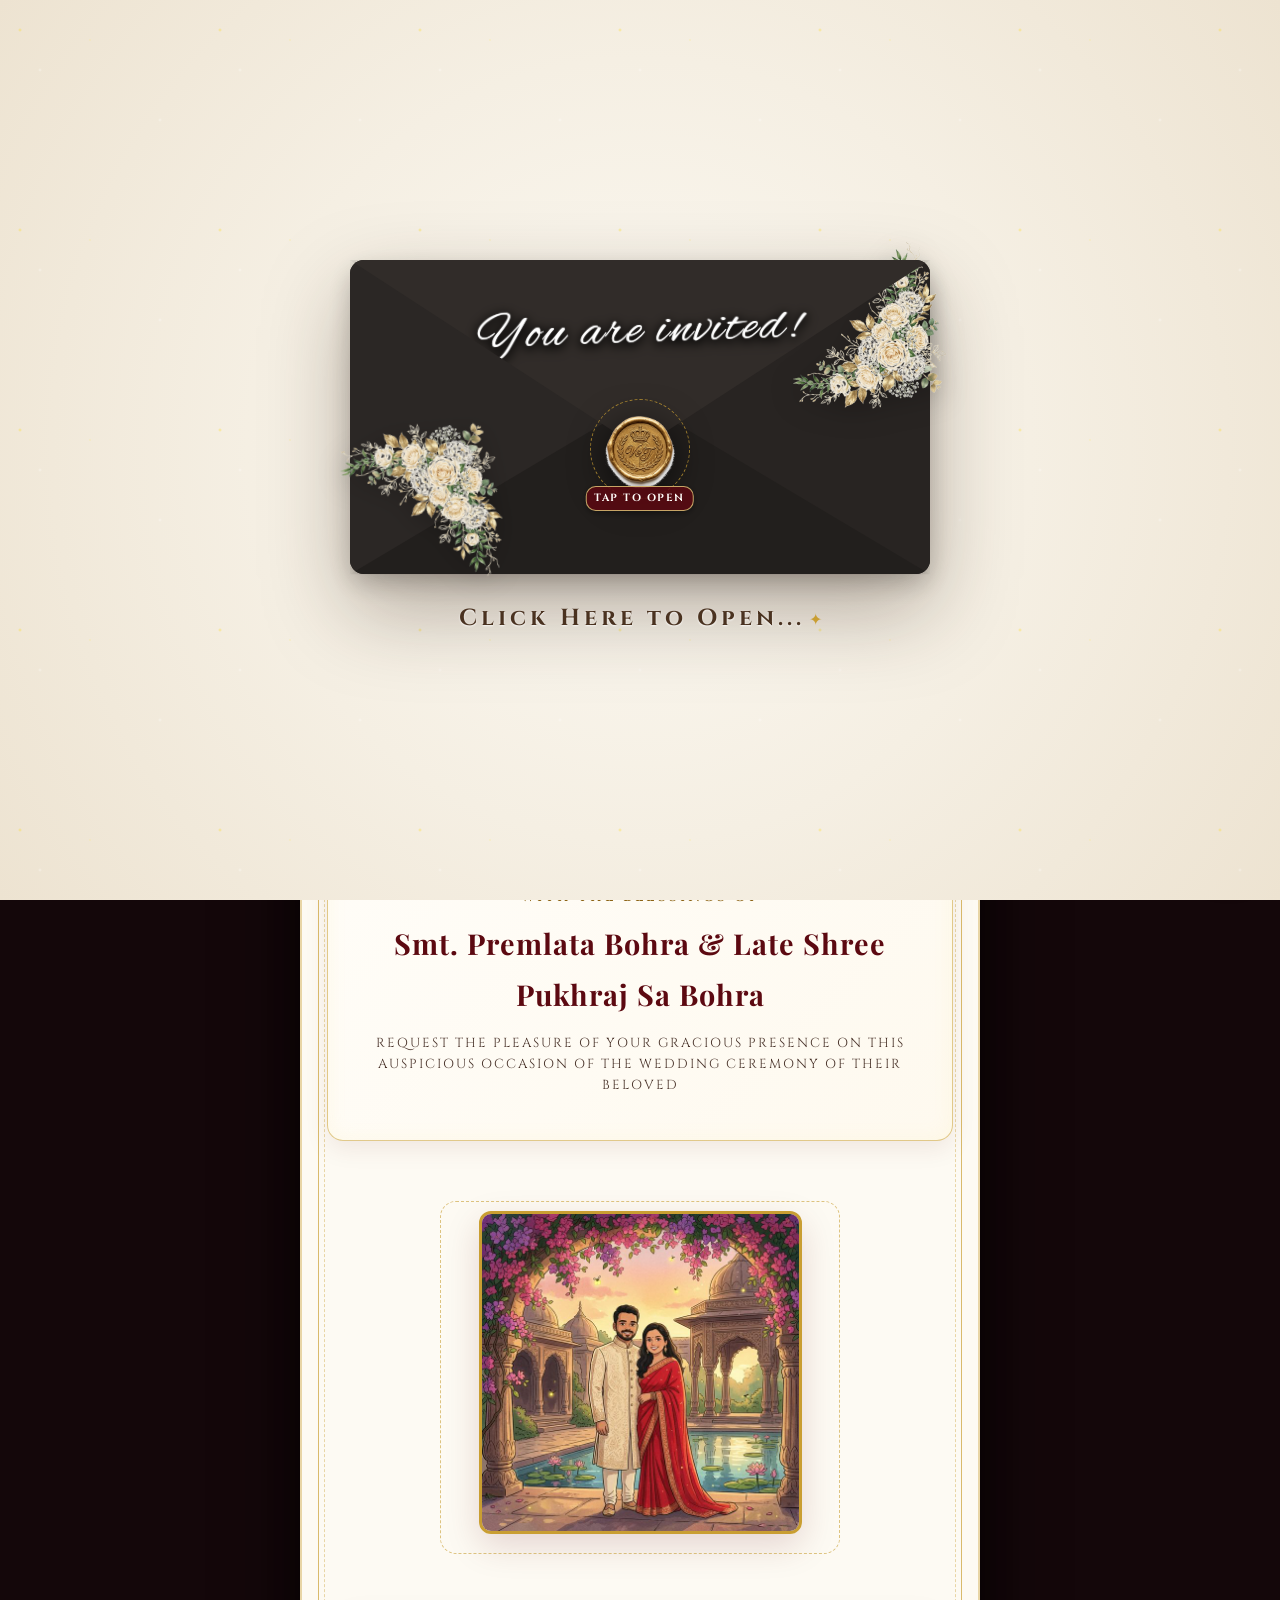
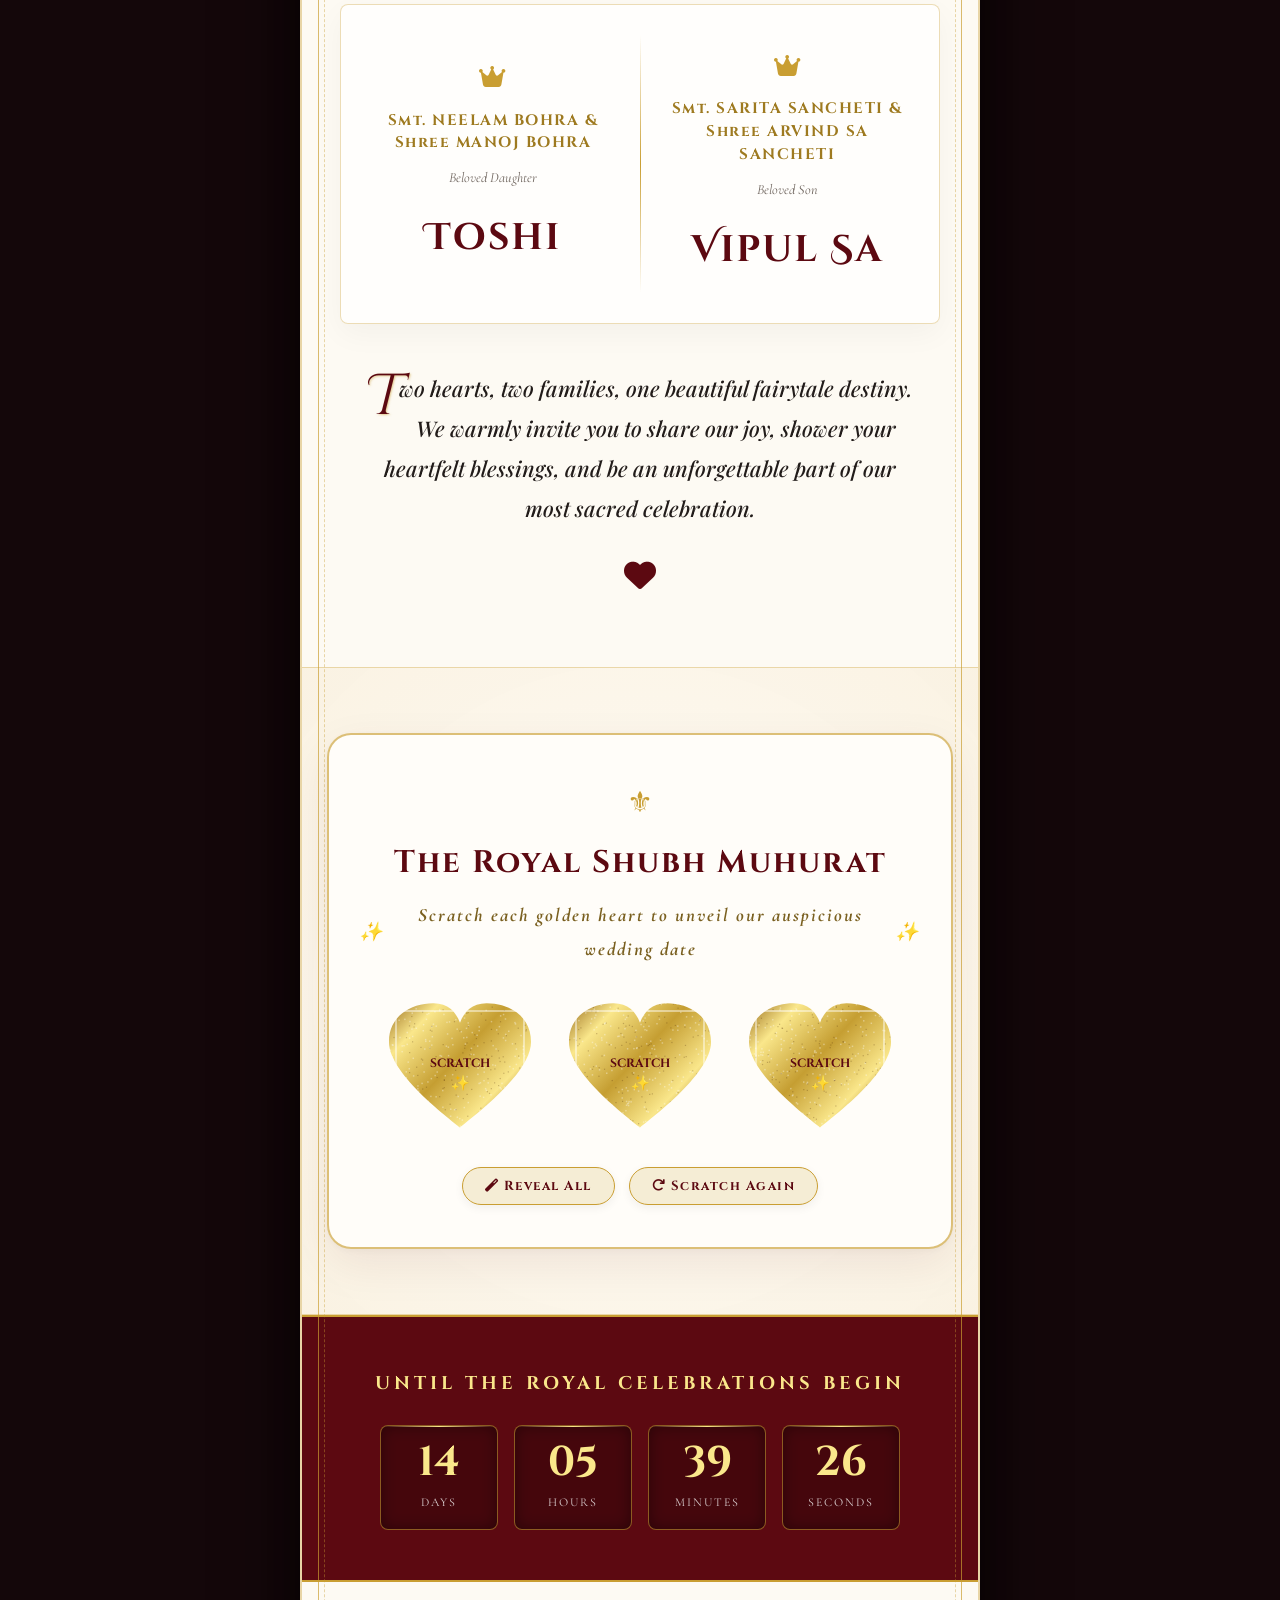
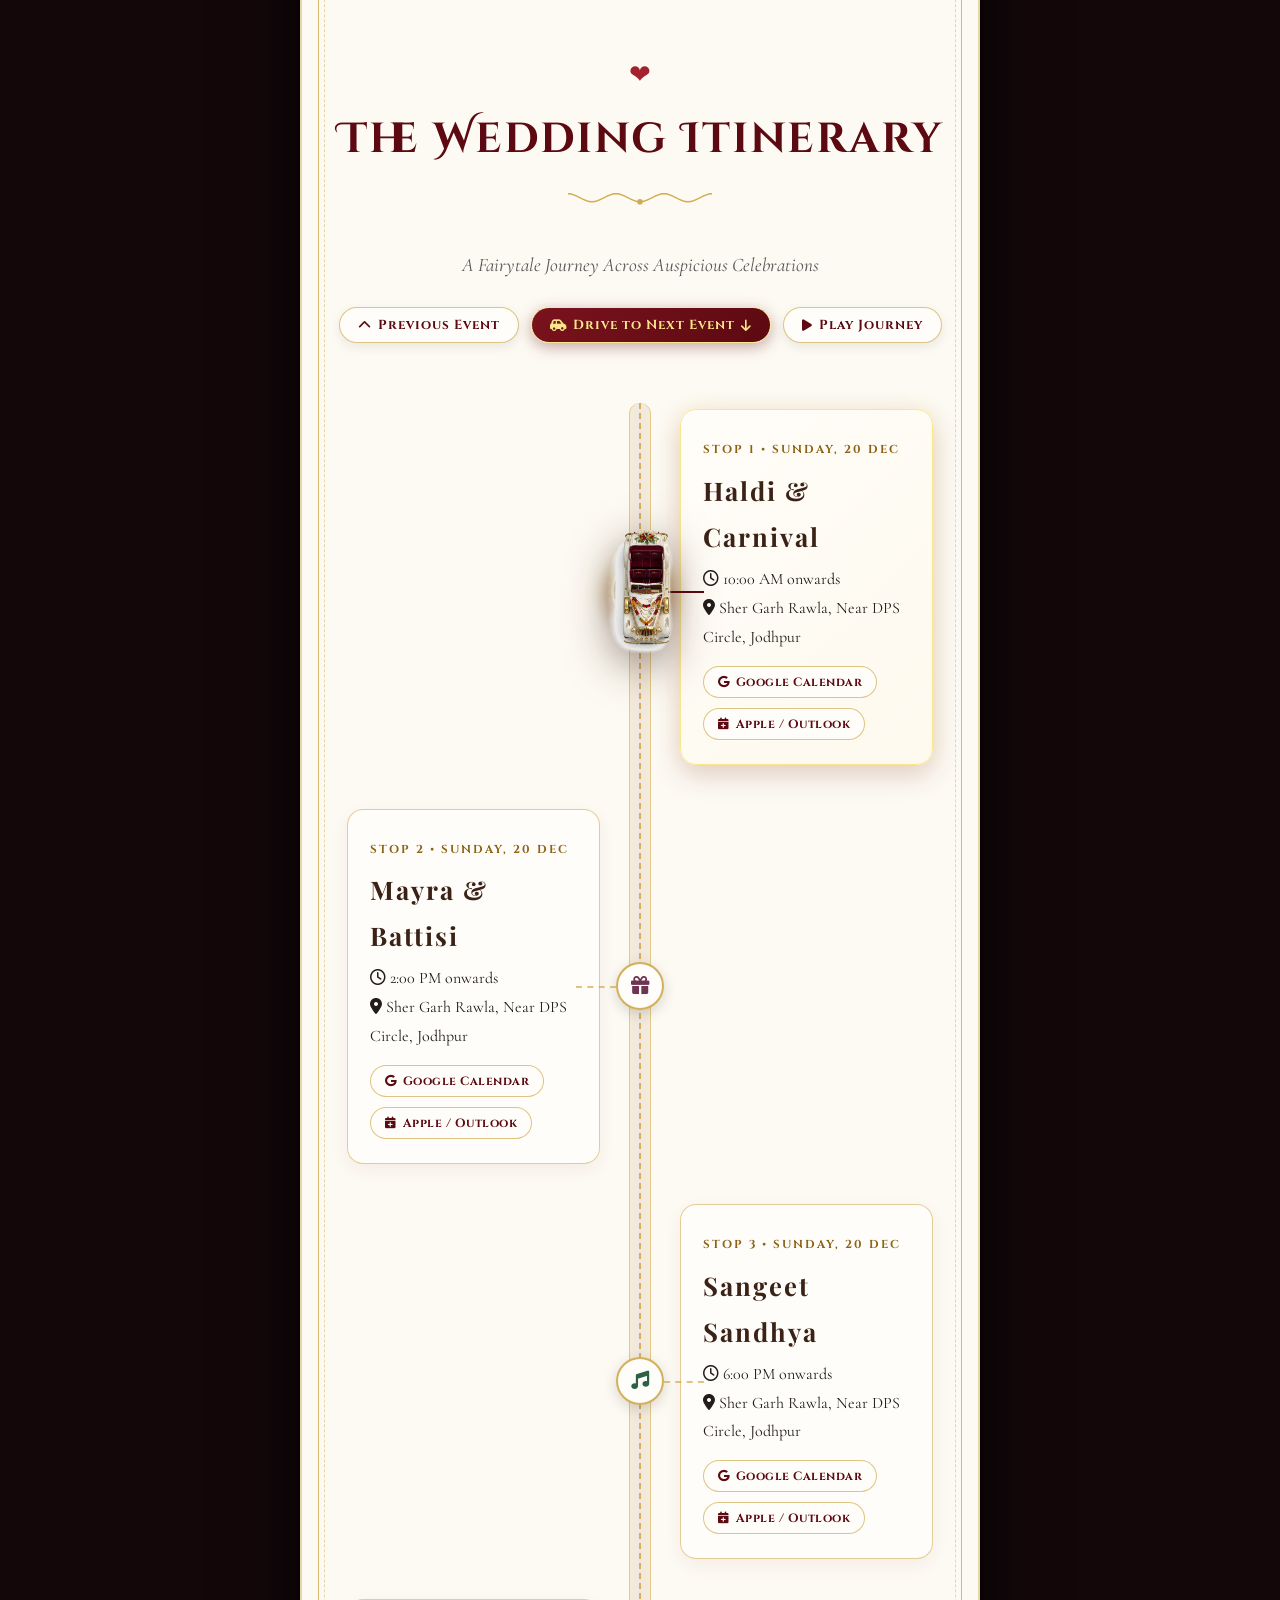
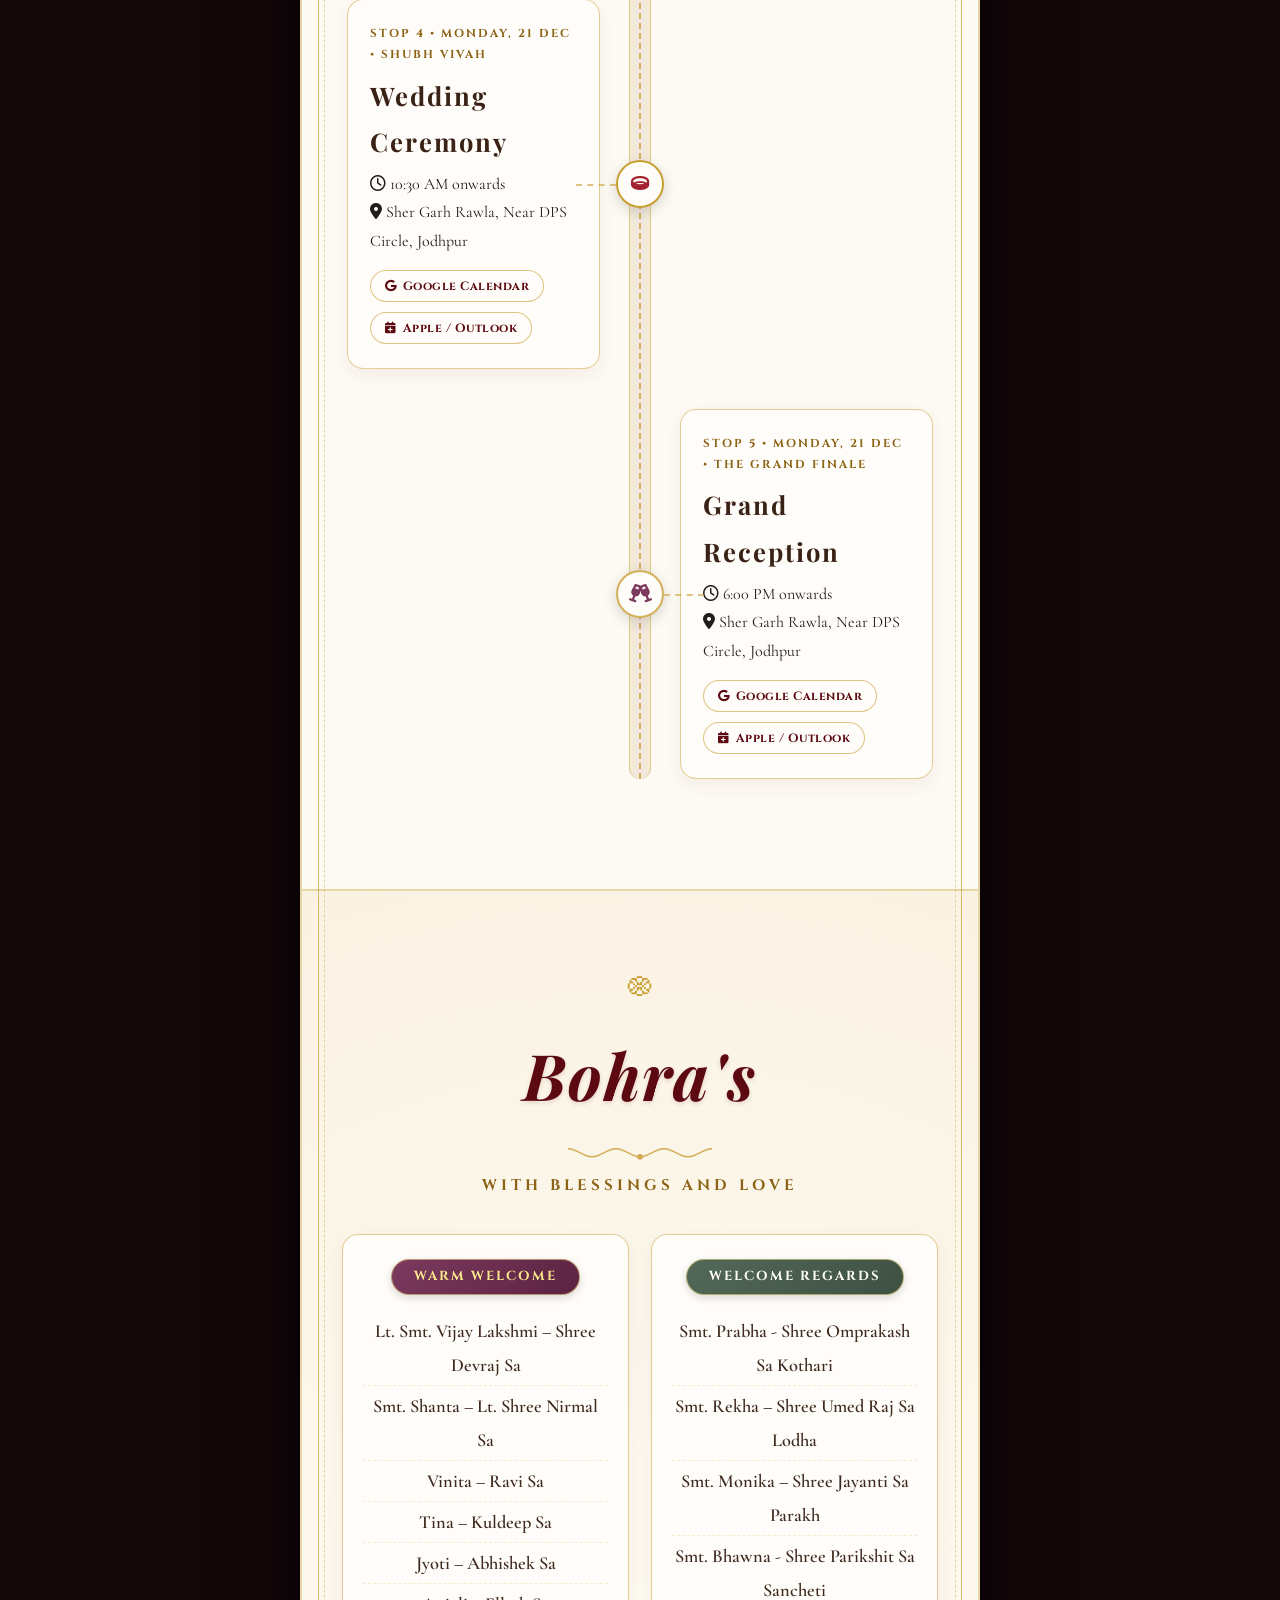
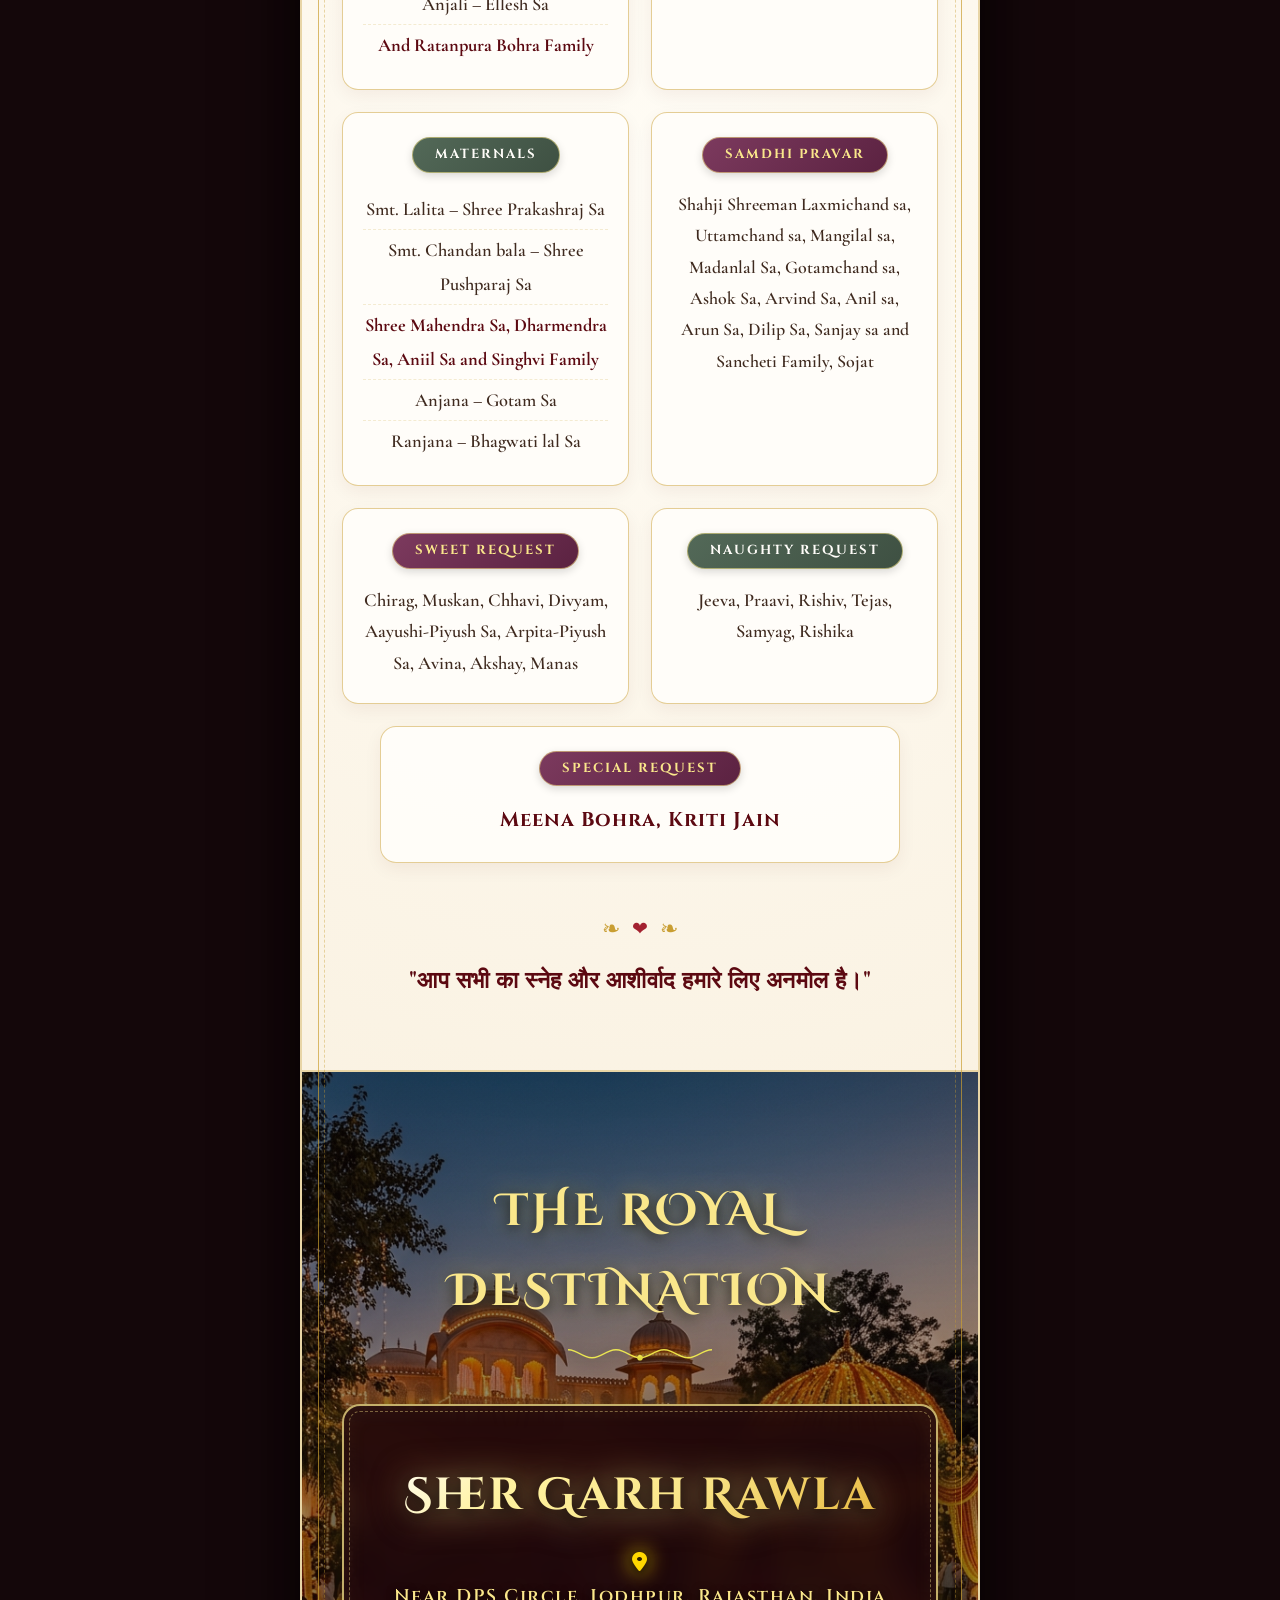
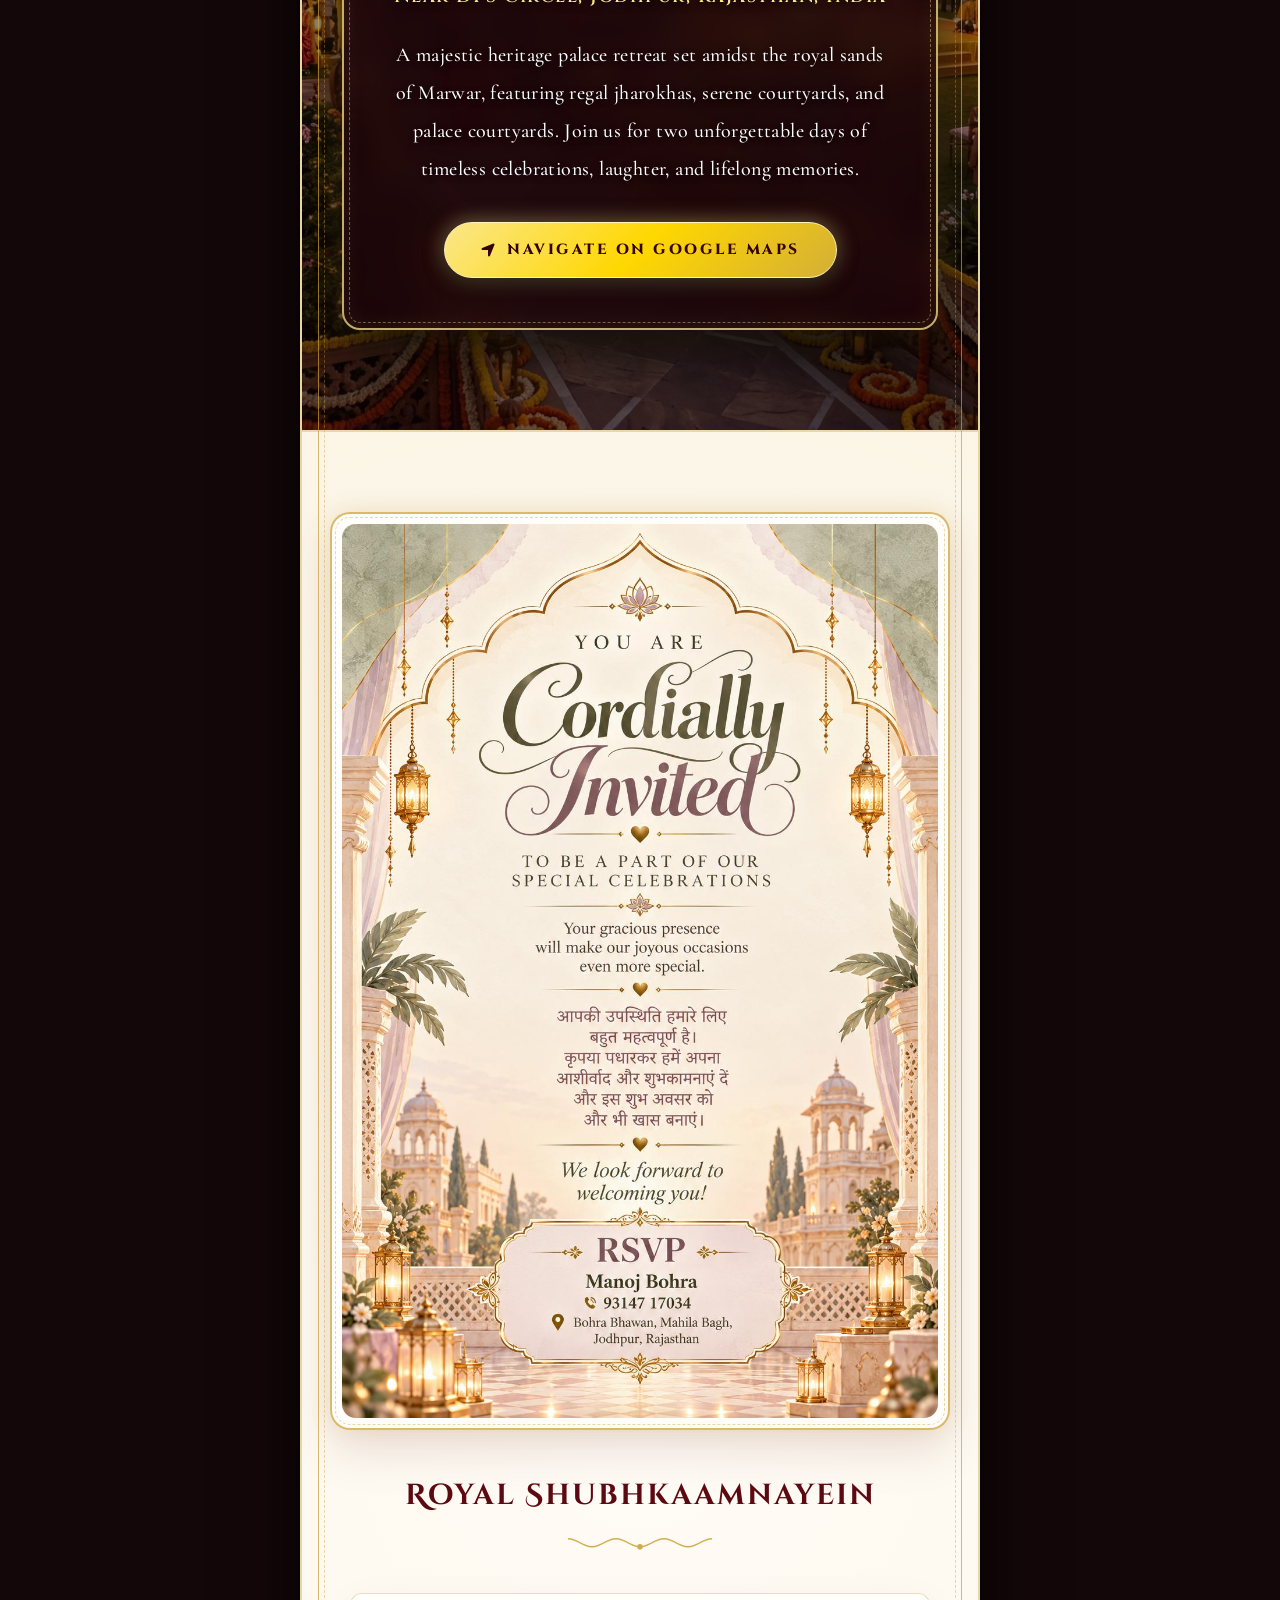
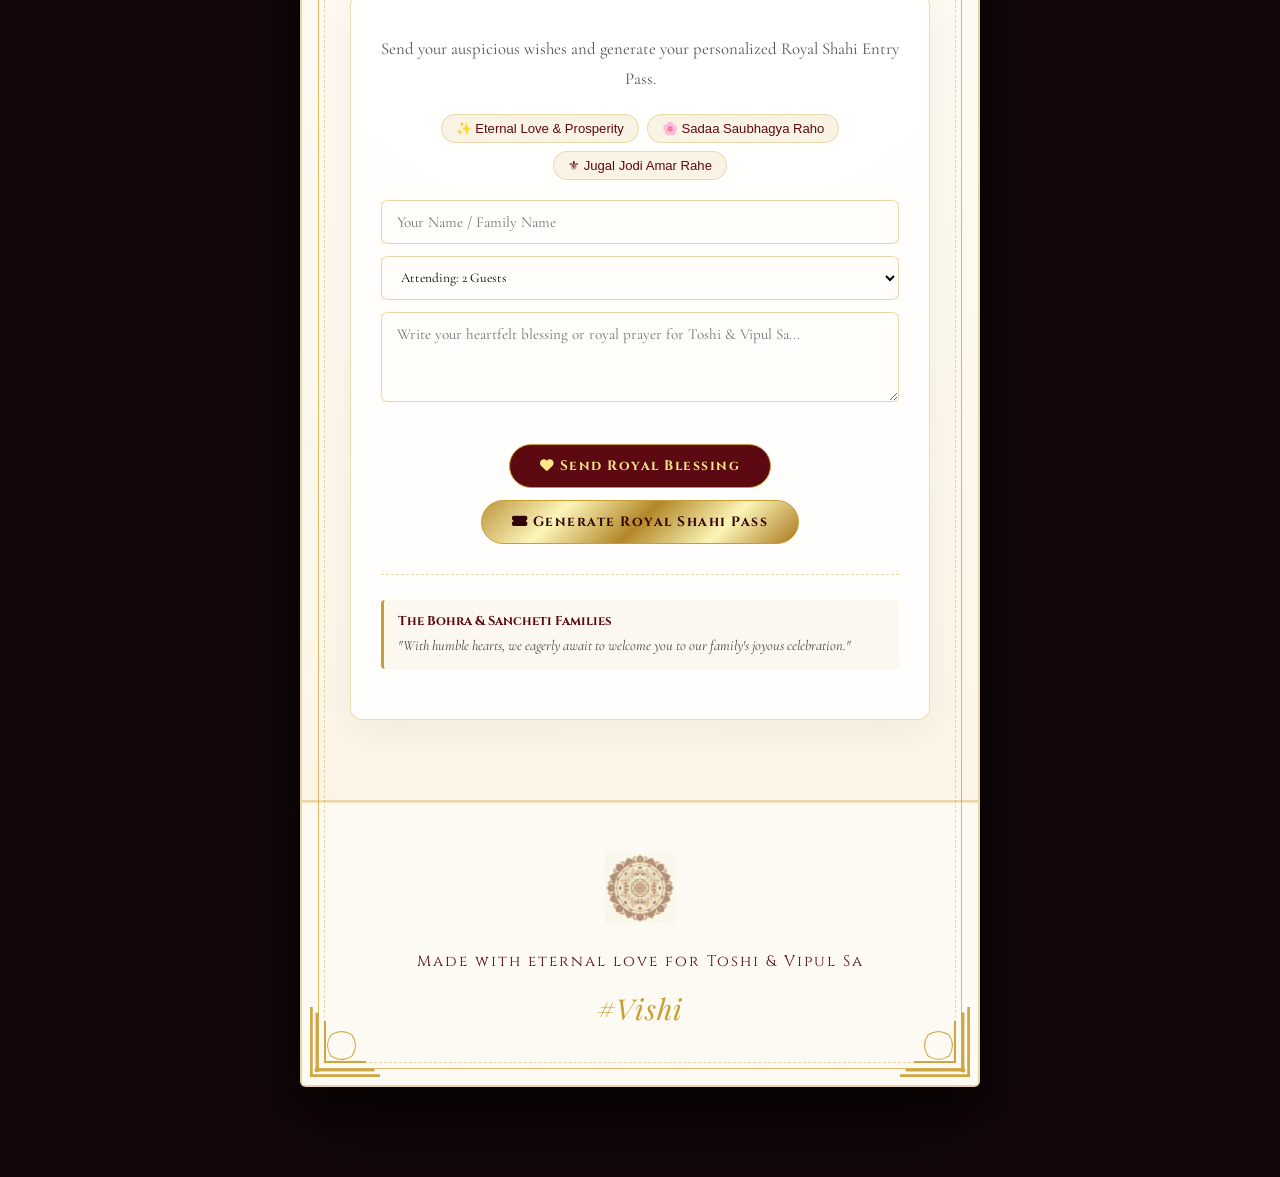
==== commit 6ef5fee5: "Reposition and enhance legibility of You are invited text on handmade envelope" ====
--- a/index.html
+++ b/index.html
@@ -144,7 +144,7 @@
 
                 <!-- Lord Ganesha in Palace Arch -->
                 <div class="ganesha-top" data-aos="fade-down" data-aos-delay="200">
-                    <img src="static/invitation/images/ganesha_clean.png" alt="Lord Ganesha" class="ganesha-img">
+                    <img src="static/invitation/images/ganesha.png" alt="Lord Ganesha" class="ganesha-img">
                 </div>
 
                 <p class="cinzel shree-ganesh">|| SHREE GANESHAYA NAMAH ||</p>
--- a/static/invitation/css/style.css
+++ b/static/invitation/css/style.css
@@ -4498,7 +4498,7 @@
     display: flex;
     justify-content: center;
     align-items: flex-start;
-    padding-top: 50px;
+    padding-top: 24px;
     filter: drop-shadow(0 8px 16px rgba(0, 0, 0, 0.5));
     border-radius: 14px 14px 0 0;
     backface-visibility: hidden;
@@ -4506,12 +4506,14 @@
 }
 
 .flap-calligraphy {
-    font-family: 'Great Vibes', cursive;
-    font-size: 2.85rem;
+    font-family: 'Alex Brush', 'Great Vibes', cursive;
+    font-size: 3.3rem;
+    font-weight: 500;
     color: #ffffff;
-    text-shadow: 0 2px 6px rgba(0, 0, 0, 0.45);
-    transform: rotate(-4deg);
-    letter-spacing: 1px;
+    text-shadow: 0 2px 10px rgba(0, 0, 0, 0.9), 0 0 1px #ffffff;
+    filter: drop-shadow(0 2px 6px rgba(0, 0, 0, 0.85));
+    transform: rotate(-2deg);
+    letter-spacing: 2px;
 }
 
 /* Flap Back Face (Gold Brocade Lining when Opened) */
@@ -4639,12 +4641,14 @@
     }
 
     .flap-calligraphy {
-        font-size: 2.1rem;
-        padding-top: 10px;
+        font-size: 2.45rem;
+        padding-top: 0;
+        letter-spacing: 1.5px;
+        transform: rotate(-2deg);
     }
 
     .flap-face-front {
-        padding-top: 36px;
+        padding-top: 16px;
     }
 
     .handmade-vt-wax-seal {
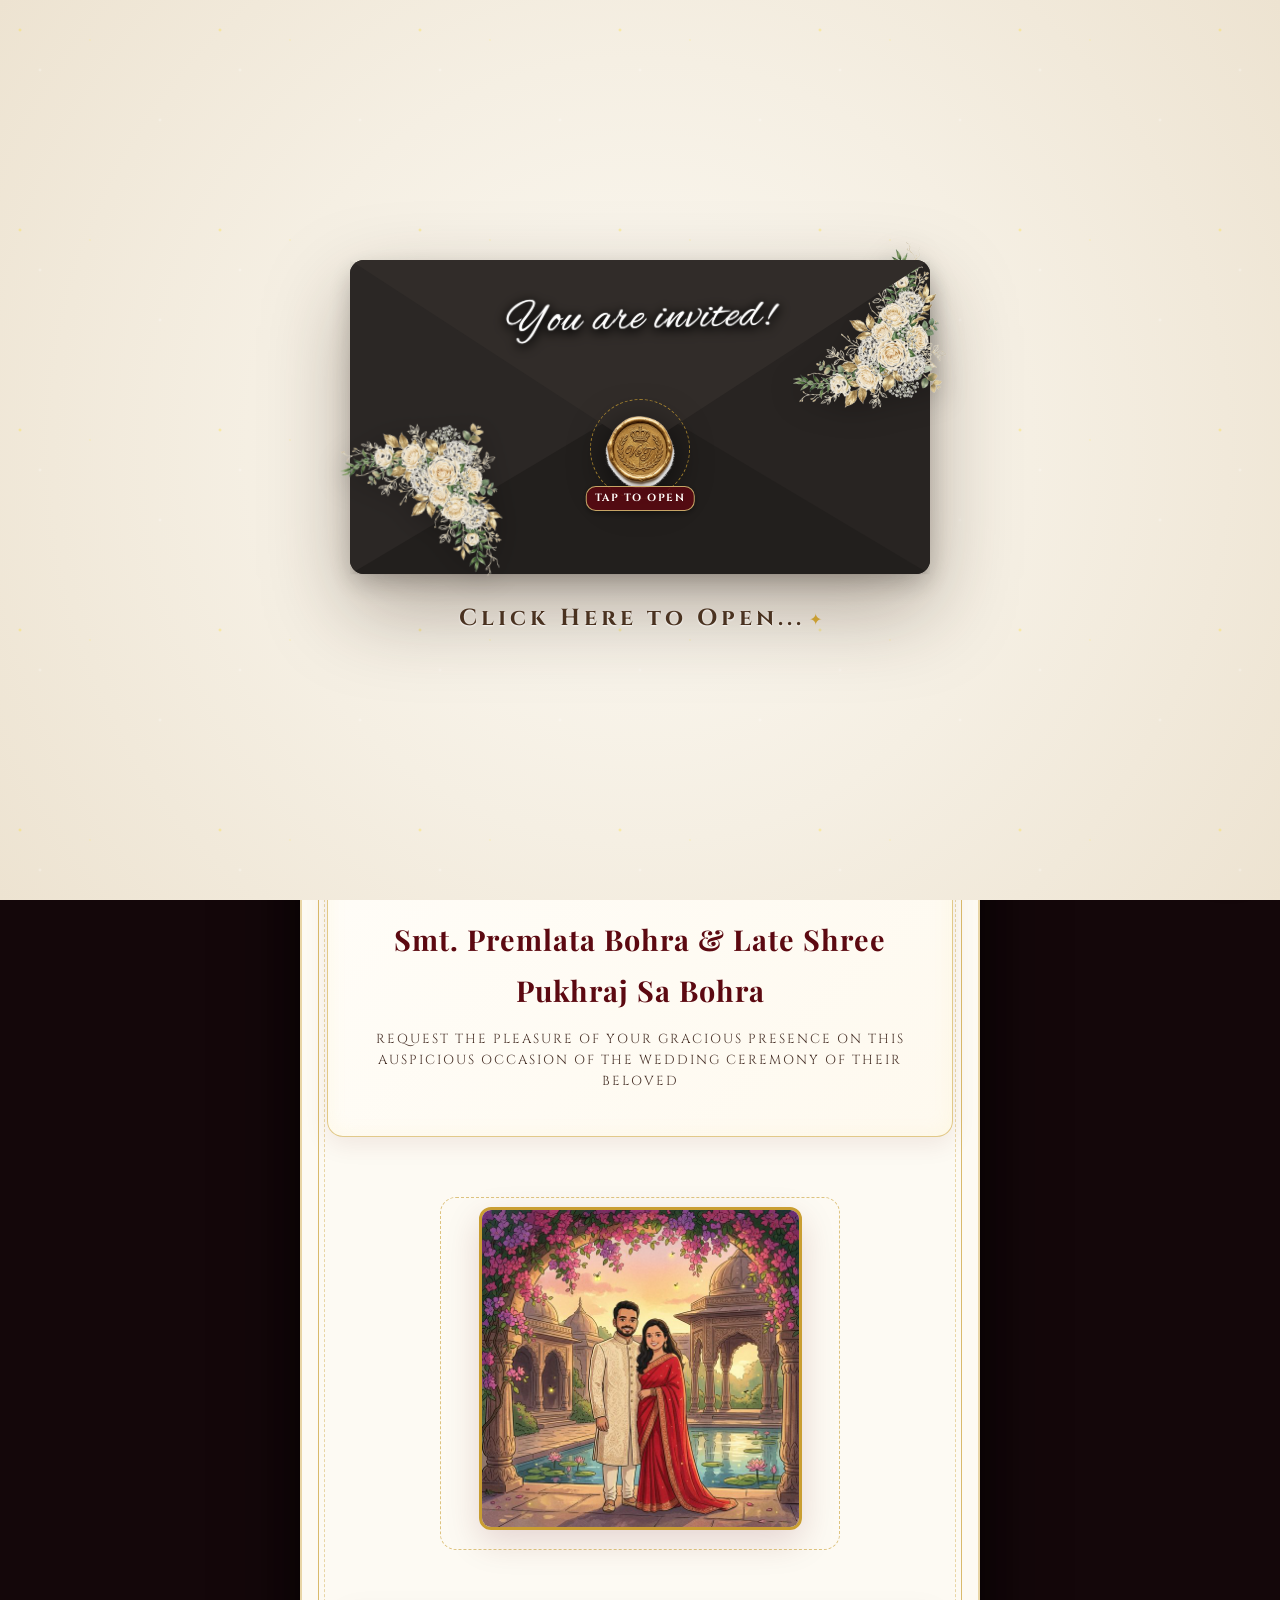
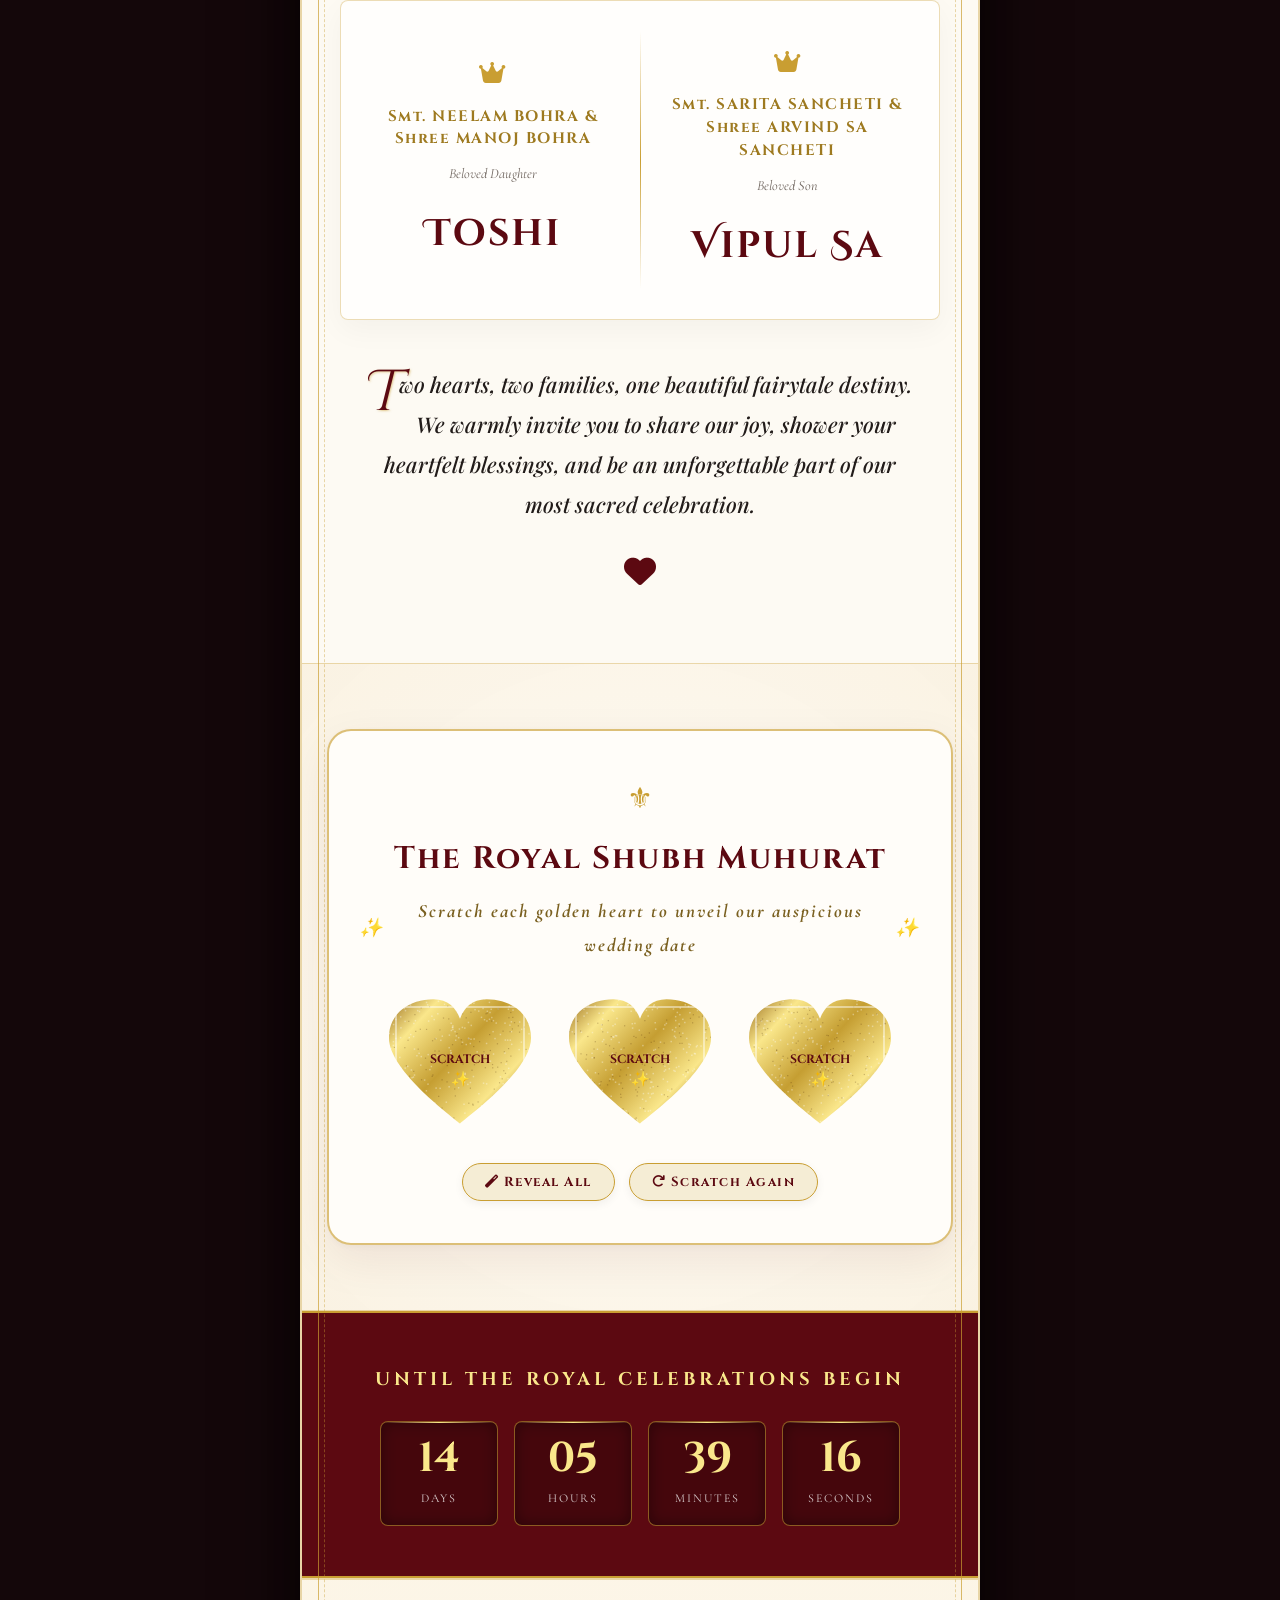
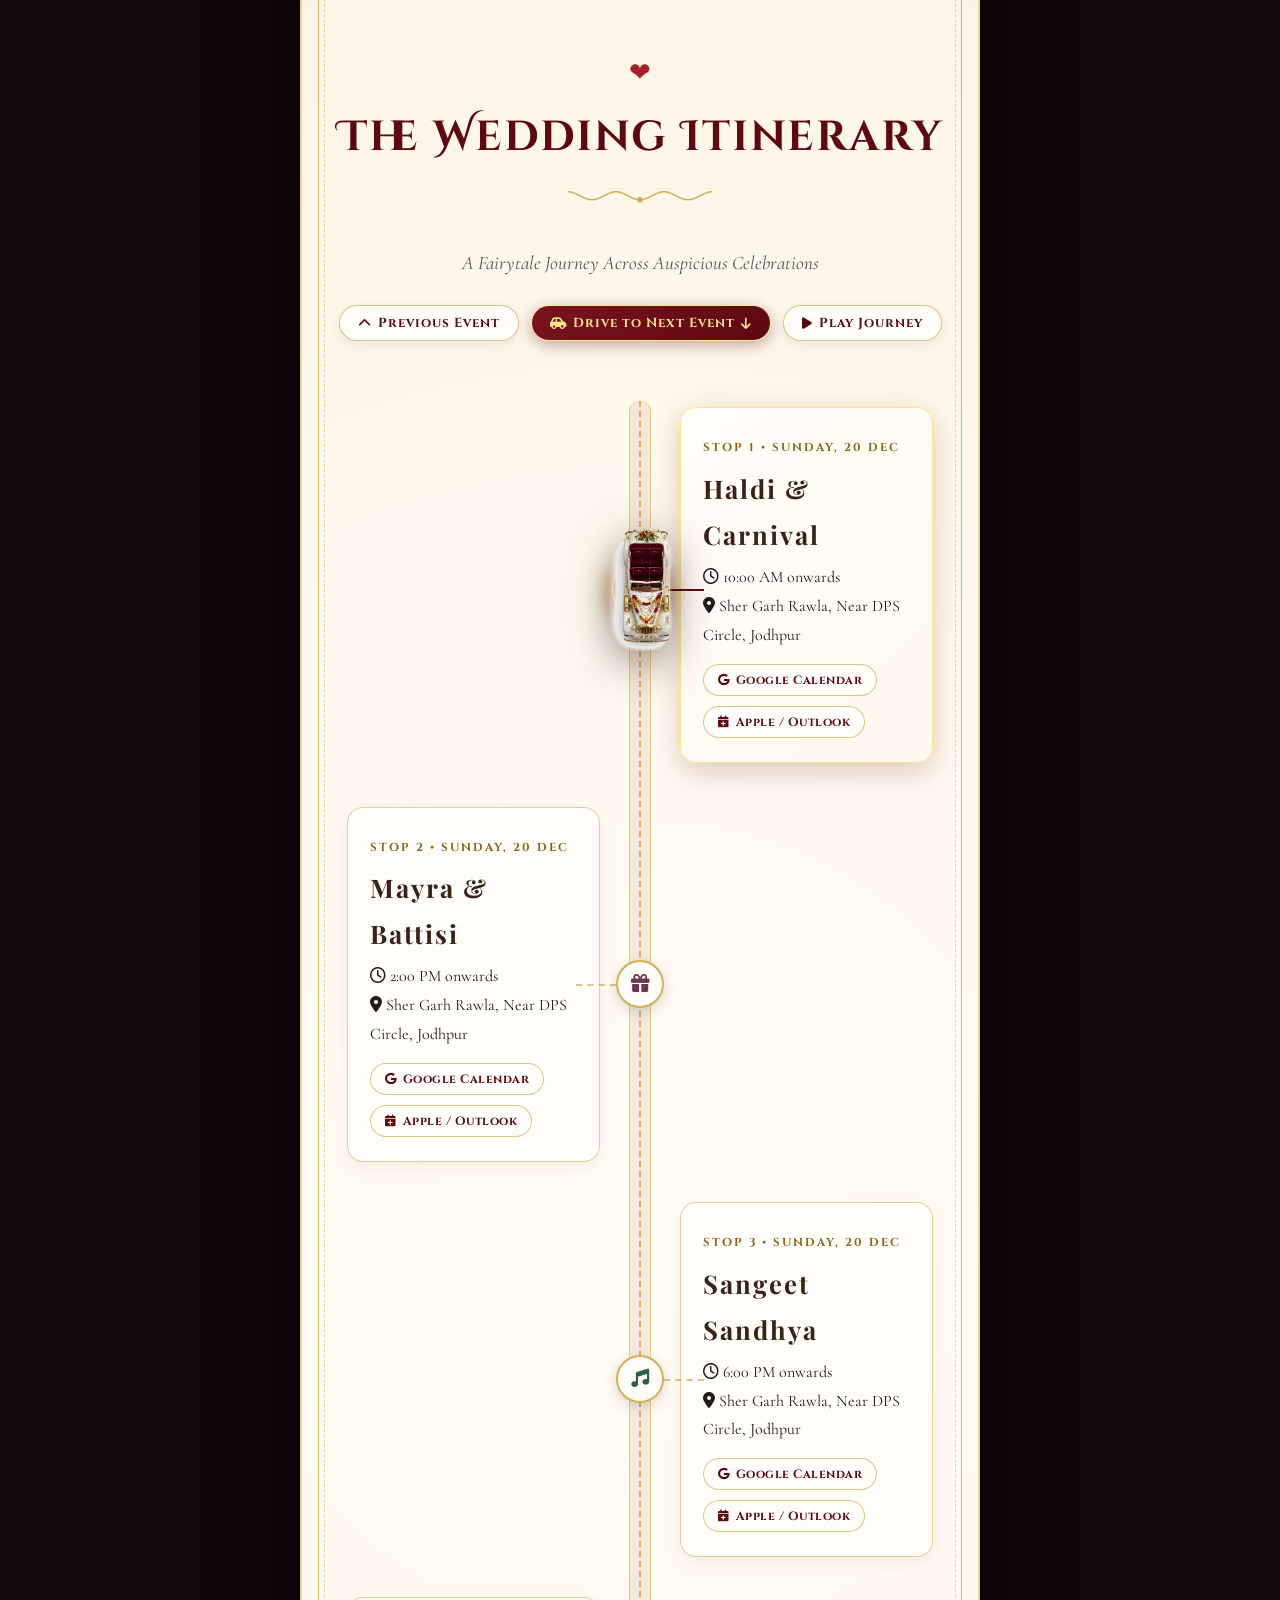
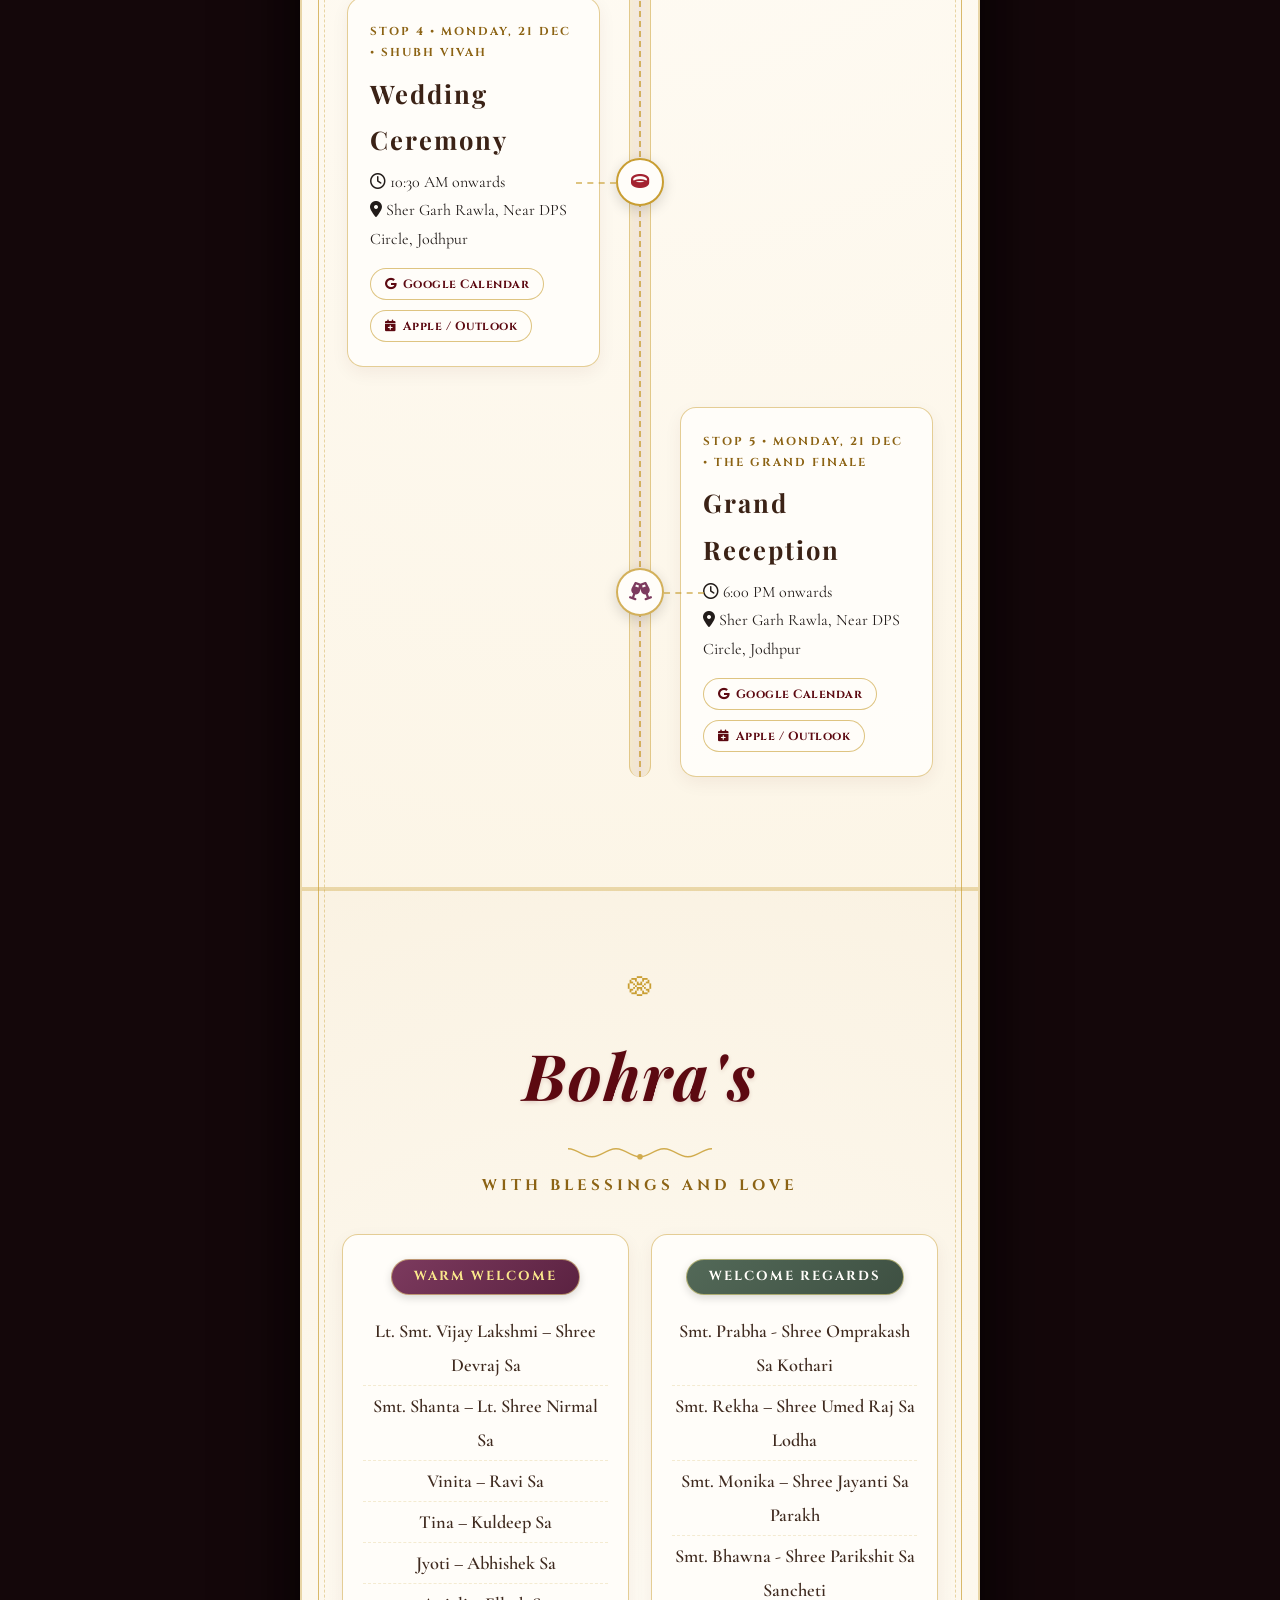
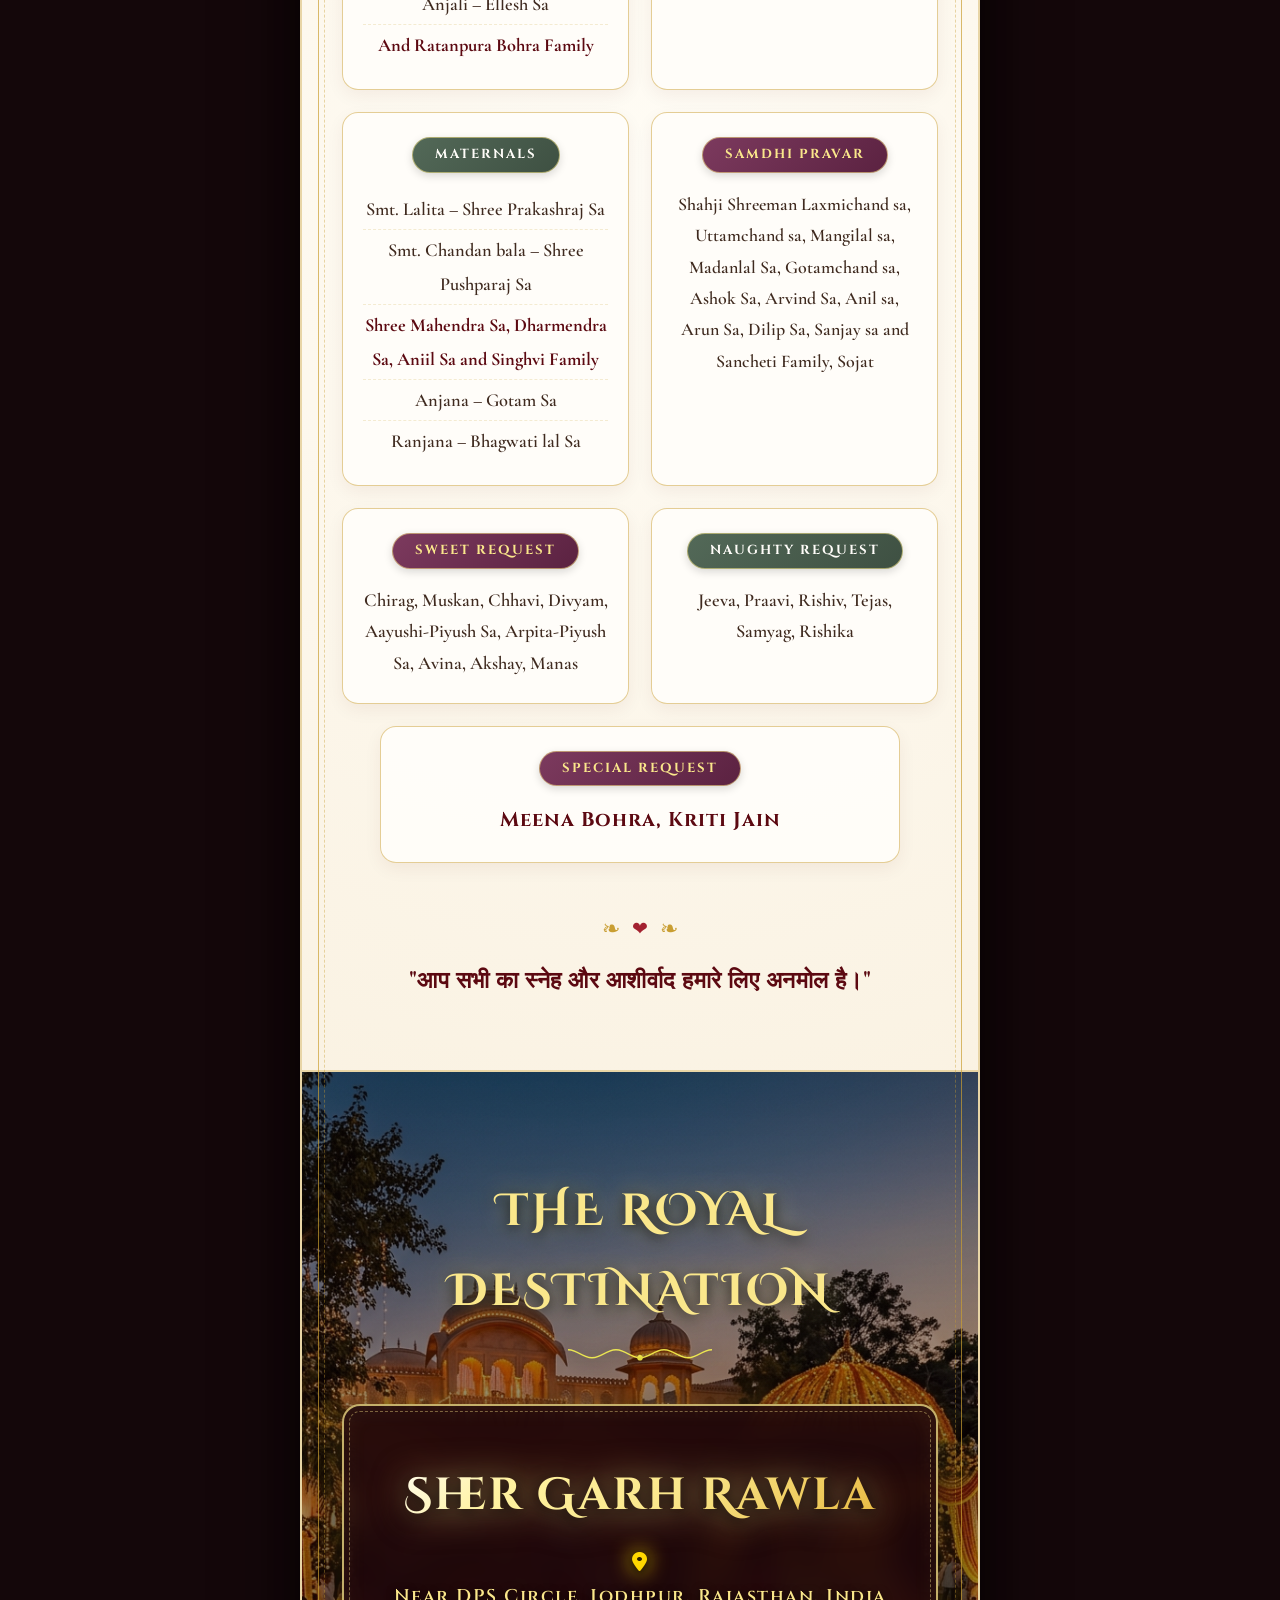
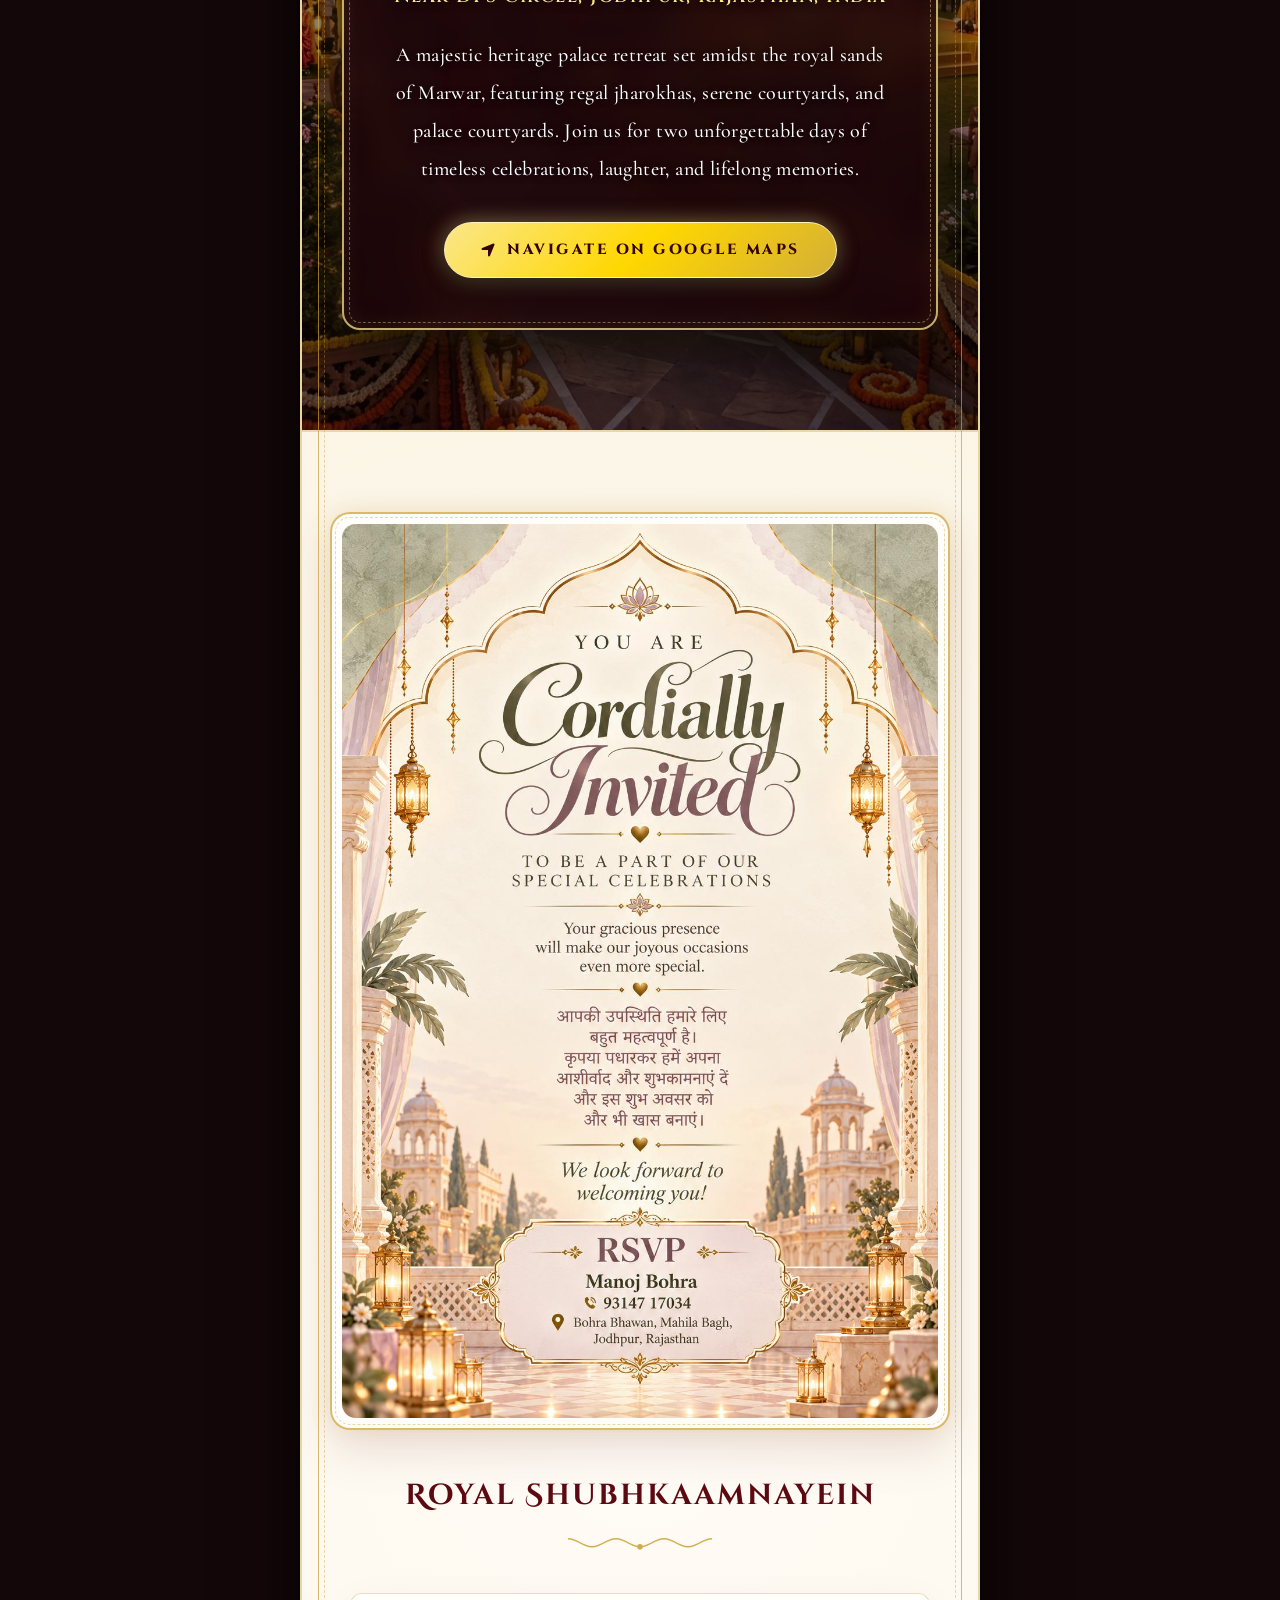
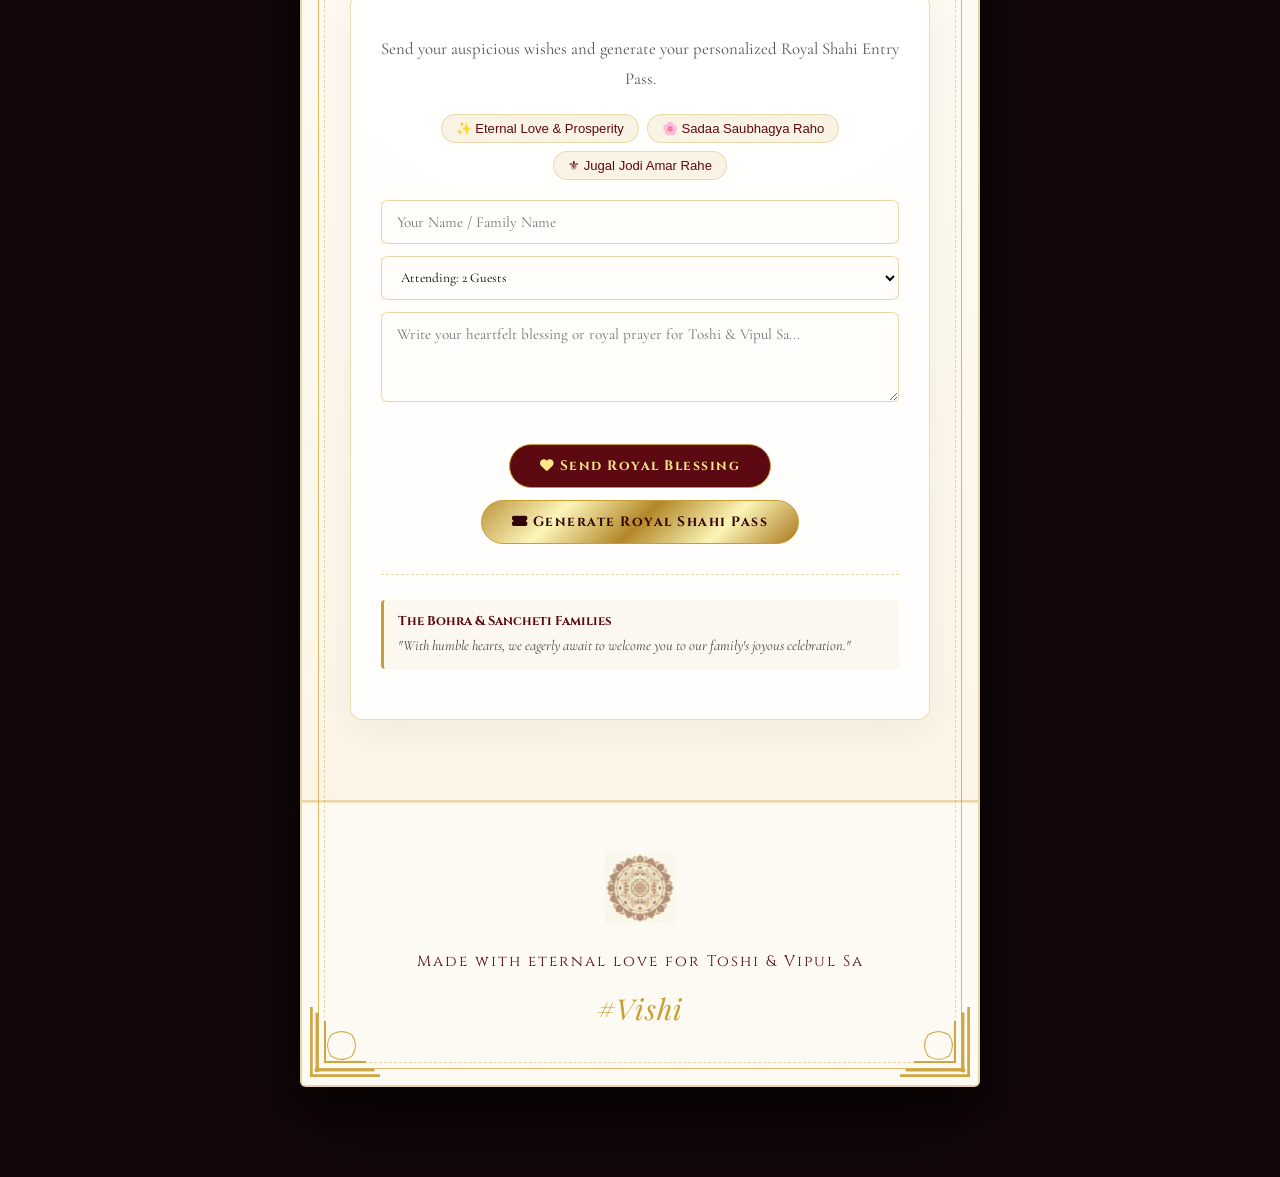
==== commit 31cb143a: "Deploy: top 20%, width 45%, shree ganesh 0.62rem, 25px subtitle padding, and pure shehnai music" ====
--- a/index.html
+++ b/index.html
@@ -22,7 +22,7 @@
     <link href="https://unpkg.com/aos@2.3.1/dist/aos.css" rel="stylesheet">
 
     <!-- Custom CSS -->
-    <link rel="stylesheet" href="static/invitation/css/style.css">
+    <link rel="stylesheet" href="static/invitation/css/style.css?v=3.0">
 
     <!-- FontAwesome Icons -->
     <link rel="stylesheet" href="https://cdnjs.cloudflare.com/ajax/libs/font-awesome/6.4.0/css/all.min.css">
@@ -149,9 +149,9 @@
 
                 <p class="cinzel shree-ganesh">|| SHREE GANESHAYA NAMAH ||</p>
                 <h2 class="sub-title">With immense joy and divine blessings, we invite you to witness the union of</h2>
-                <h2 class="main-title">TOSHI</h2>
-                <h2 class="main-title">with</h2>
-                <h2 class="main-title">VIPUL SA</h2>
+                <h2 class="main-title bride-name">TOSHI</h2>
+                <h2 class="main-title couple-connector">with</h2>
+                <h2 class="main-title groom-name">VIPUL SA</h2>
                 <p class="hero-auspicious-tag">Under the celestial constellation of love, grace & eternal devotion</p>
             </div>
         </section>
@@ -815,9 +815,9 @@
         </button>
     </div>
 
-    <!-- Background Audio Sources (with multiple fallbacks) -->
+    <!-- Background Audio: Pure Traditional Shehnai Wedding Music -->
     <audio id="bg-music" loop preload="auto">
-        <source src="https://upload.wikimedia.org/wikipedia/commons/7/74/Sitar_and_Tabla.ogg" type="audio/ogg">
+        <source src="static/invitation/audio/shehnai.mp3" type="audio/mpeg">
     </audio>
 
     <!-- AOS JS -->
@@ -831,7 +831,7 @@
     </script>
 
     <!-- Custom JS -->
-    <script src="static/invitation/js/script.js"></script>
+    <script src="static/invitation/js/script.js?v=3.0"></script>
 </body>
 
 </html>
--- a/static/invitation/css/style.css
+++ b/static/invitation/css/style.css
@@ -795,15 +795,17 @@
    ========================================================================== */
 
 .hero {
-    min-height: 680px;
+    min-height: auto;
     aspect-ratio: 1 / 1;
     display: flex;
-    justify-content: center;
+    flex-direction: column;
+    justify-content: flex-start;
     align-items: center;
     text-align: center;
     position: relative;
-    padding: 100px 35px 90px 35px;
+    padding: 20% 0 25% 0;
     overflow: hidden;
+    box-sizing: border-box;
 }
 
 .jain-theme-bg {
@@ -818,11 +820,18 @@
     z-index: 2;
     background: transparent;
     backdrop-filter: none;
-    padding: 15px 20px 0 20px;
+    padding: 0;
     border: none;
     box-shadow: none;
+    width: 45%;
     max-width: 45%;
     margin: 0 auto;
+    display: flex;
+    flex-direction: column;
+    align-items: center;
+    justify-content: center;
+    text-align: center;
+    box-sizing: border-box;
 }
 
 .hero-content::after {
@@ -840,69 +849,73 @@
 }
 
 .ganesha-top {
-    margin-bottom: 8px;
+    margin: 0 0 2px 0;
+    line-height: 1;
 }
 
 .ganesha-img {
-    width: 72px;
+    width: clamp(28px, 5.5vw, 40px);
     height: auto;
-    filter: drop-shadow(0 2px 8px rgba(160, 100, 20, 0.45));
-    animation: floatingGanesha 3.5s ease-in-out infinite;
-}
-
-@keyframes floatingGanesha {
-
-    0%,
-    100% {
-        transform: translateY(0);
-    }
-
-    50% {
-        transform: translateY(-6px);
-        filter: drop-shadow(0 4px 12px rgba(160, 100, 20, 0.65));
-    }
+    border-radius: 4px;
+    box-shadow: 0 2px 6px rgba(92, 9, 17, 0.35);
+    filter: drop-shadow(0 2px 6px rgba(160, 100, 20, 0.45));
 }
 
 .shree-ganesh {
-    color: #8c6314;
-    font-size: 0.52rem;
-    letter-spacing: 3px;
-    margin-bottom: 6px;
+    color: #5c0911;
+    font-size: 0.62rem;
+    letter-spacing: 1px;
+    white-space: nowrap !important;
+    margin: 0 auto 2px auto;
     font-weight: 800;
+    text-shadow: 0 1px 2px rgba(255, 255, 255, 0.95), 0 0 5px rgba(255, 245, 220, 0.9);
+    font-family: 'Cinzel', serif;
+    line-height: 1.15;
+}
+
+.sub-title {
+    font-size: clamp(0.42rem, 1.2vw, 0.55rem);
+    letter-spacing: 0.6px;
+    text-transform: uppercase;
+    margin: 0 auto 2px auto;
+    padding-left: 25px;
+    padding-right: 25px;
+    box-sizing: border-box;
+    color: #3a141a;
+    font-weight: 700;
+    line-height: 1.22;
+    width: 100%;
     text-shadow: 0 1px 2px rgba(255, 255, 255, 0.95);
     font-family: 'Cinzel', serif;
-}
-
-.sub-title {
-    font-size: 0.78rem;
-    letter-spacing: 1.8px;
-    text-transform: capitalize;
-    margin-bottom: 10px;
-    color: #3b2820;
-    font-weight: 600;
-    line-height: 1.5;
-    text-shadow: 0 1px 1px rgba(255, 255, 255, 0.9);
 }
 
 .main-title {
     font-family: 'Cinzel Decorative', 'Cinzel', serif;
-    font-size: clamp(2.4rem, 5.5vw, 2.2rem);
-    line-height: 1.15;
-    margin: 6px 0 10px 0;
-    letter-spacing: 2px;
-    background: #5c0911;
-    background-size: 250% auto;
+    font-size: clamp(0.98rem, 3.2vw, 1.45rem);
+    line-height: 1.02;
+    margin: 0 auto;
+    letter-spacing: 1.2px;
+    white-space: nowrap !important;
+    background: linear-gradient(135deg, #5c0911 0%, #7d121c 50%, #5c0911 100%);
     -webkit-background-clip: text;
     background-clip: text;
     -webkit-text-fill-color: transparent;
-    animation: goldShineSweep 5s linear infinite;
-    filter: drop-shadow(0 2px 4px rgba(92, 9, 17, 0.15));
-}
-
-@keyframes goldShineSweep {
-    to {
-        background-position: 250% center;
-    }
+    filter: drop-shadow(0 1px 3px rgba(255, 255, 255, 0.95)) drop-shadow(0 0 2px #fff);
+}
+
+.main-title.couple-connector,
+h2.main-title:nth-of-type(3) {
+    font-family: 'Cormorant Garamond', 'Playfair Display', serif;
+    font-style: italic;
+    font-size: clamp(0.72rem, 2.0vw, 0.95rem);
+    letter-spacing: 0.8px;
+    line-height: 0.95;
+    margin: 0 auto;
+    text-transform: lowercase;
+    color: #7d121c;
+    background: none;
+    -webkit-text-fill-color: #7d121c;
+    filter: drop-shadow(0 1px 2px rgba(255, 255, 255, 0.95));
 }
 
 .wedding-date-hero {
@@ -918,12 +931,22 @@
 }
 
 .hero-auspicious-tag {
+    display: block;
+    width: 100%;
+    margin: 3px auto 0 auto;
+    padding: 0;
+    background: none !important;
+    border: none !important;
+    box-shadow: none !important;
+    backdrop-filter: none !important;
+    color: #4a0e17;
     font-family: 'Cormorant Garamond', 'Playfair Display', serif;
     font-style: italic;
-    font-size: 0.95rem;
-    color: #fcfaf9;
-    line-height: 1.45;
-    text-shadow: 0 1px 1px rgba(255, 255, 255, 0.9);
+    font-size: clamp(0.54rem, 1.5vw, 0.70rem);
+    font-weight: 600;
+    letter-spacing: 0.2px;
+    line-height: 1.18;
+    text-shadow: 0 1px 2px rgba(255, 255, 255, 0.95), 0 0 4px rgba(255, 245, 220, 0.9);
 }
 
 /* ==========================================================================
@@ -2499,47 +2522,7 @@
         bottom: 14px;
     }
 
-    .hero {
-        padding: 60px 15px 40px 15px;
-        min-height: 520px;
-        padding: 60px 15px 50px 15px;
-    }
-
-    .hero-content {
-        padding: 4px 8px;
-        max-width: 320px;
-        margin: 0 auto;
-    }
-
-    .ganesha-img {
-        width: 52px;
-    }
-
-    .shree-ganesh {
-        font-size: 0.72rem;
-        letter-spacing: 2px;
-        margin-bottom: 4px;
-    }
-
-    .sub-title {
-        font-size: 0.65rem;
-        letter-spacing: 1.2px;
-        margin-bottom: 4px;
-        line-height: 1.4;
-    }
-
-    .main-title {
-        font-size: 1.7rem;
-        letter-spacing: 1.5px;
-        margin: 2px 0 4px 0;
-    }
-
-    .hero-auspicious-tag {
-        font-size: 0.78rem;
-        line-height: 1.35;
-        max-width: 280px;
-        margin: 0 auto;
-    }
+    /* Legacy hero rules unified in Master Responsive section */
 
     .section-title {
         font-size: 2.2rem;
@@ -2595,14 +2578,6 @@
 }
 
 @media (max-width: 480px) {
-    .main-title {
-        font-size: 2.2rem;
-        letter-spacing: 1.5px;
-    }
-
-    .hero-content {
-        padding: 30px 14px;
-    }
 
     .scratch-reveal-header {
         font-size: 1.2rem;
@@ -3235,7 +3210,6 @@
     border-color: #fae78b;
     box-shadow: 0 2px 8px rgba(92, 9, 17, 0.25);
 }
-}
 
 /* ==========================================================================
    VERTICAL WEDDING ITINERARY TIMELINE (WITH VERTICAL MOVING CAR)
@@ -4288,13 +4262,13 @@
     align-items: center;
     overflow: hidden;
     perspective: 1400px;
-    transition: opacity 1.1s cubic-bezier(0.4, 0, 0.2, 1), visibility 1.1s ease, transform 1.1s ease;
+    transition: opacity 0.85s cubic-bezier(0.4, 0, 0.2, 1), transform 0.85s cubic-bezier(0.4, 0, 0.2, 1);
+    will-change: opacity, transform;
 }
 
 #envelope-stage.handmade-3d-stage.opened {
     opacity: 0 !important;
-    visibility: hidden !important;
-    transform: scale(1.08) !important;
+    transform: scale(1.05) !important;
     pointer-events: none !important;
 }
 
@@ -4323,7 +4297,7 @@
     background: #252220;
     border-radius: 14px;
     box-shadow: 0 35px 85px rgba(50, 30, 15, 0.35), 0 10px 25px rgba(0, 0, 0, 0.2);
-    transform-style: preserve-3d;
+    transform-style: flat;
 }
 
 /* Inner Gold/Parchment Lining */
@@ -4355,14 +4329,15 @@
     background: #fffdf9;
     border: 2px solid rgba(201, 158, 50, 0.7);
     border-radius: 10px;
-    z-index: 2;
+    z-index: 3;
     display: flex;
     flex-direction: column;
     align-items: center;
     justify-content: center;
     padding: 20px;
     box-shadow: 0 6px 20px rgba(0, 0, 0, 0.18);
-    transition: transform 1.25s cubic-bezier(0.25, 1, 0.5, 1), box-shadow 1.25s ease;
+    transition: transform 1.0s cubic-bezier(0.25, 1, 0.5, 1), box-shadow 1.0s ease;
+    will-change: transform;
 }
 
 .peeking-card-content {
@@ -4403,9 +4378,9 @@
 
 /* Card Emerging State (Card slides UPWARDS out of the pocket) */
 #envelope-stage.card-emerging .handmade-card-peeking {
-    transform: translateY(-210px) scale(1.05);
-    z-index: 12;
-    box-shadow: 0 30px 70px rgba(0, 0, 0, 0.35);
+    transform: translateY(-190px) scale(1.03);
+    z-index: 3;
+    box-shadow: 0 28px 65px rgba(0, 0, 0, 0.35);
 }
 
 /* Pocket Triangular Folds (Dark Charcoal Cotton Paper) */
@@ -4418,7 +4393,7 @@
 .pocket-left {
     background: #2b2725;
     clip-path: polygon(0 0, 0 100%, 50% 50%);
-    z-index: 3;
+    z-index: 4;
     border-radius: 14px 0 0 14px;
     filter: drop-shadow(4px 0 8px rgba(0, 0, 0, 0.25));
 }
@@ -4426,7 +4401,7 @@
 .pocket-right {
     background: #282422;
     clip-path: polygon(100% 0, 100% 100%, 50% 50%);
-    z-index: 3;
+    z-index: 4;
     border-radius: 0 14px 14px 0;
     filter: drop-shadow(-4px 0 8px rgba(0, 0, 0, 0.25));
 }
@@ -4434,7 +4409,7 @@
 .pocket-bottom {
     background: #221f1d;
     clip-path: polygon(0 100%, 100% 100%, 50% 45%);
-    z-index: 4;
+    z-index: 5;
     border-radius: 0 0 14px 14px;
     filter: drop-shadow(0 -5px 12px rgba(0, 0, 0, 0.35));
 }
@@ -4445,7 +4420,7 @@
     width: 175px;
     height: auto;
     pointer-events: none;
-    z-index: 5;
+    z-index: 6;
 }
 
 .floral-bl {
@@ -4480,13 +4455,31 @@
     height: 100%;
     transform-origin: top center;
     transform-style: preserve-3d;
-    transition: transform 1.25s cubic-bezier(0.4, 0, 0.2, 1);
-    z-index: 7;
+    z-index: 8;
+    will-change: transform, z-index;
 }
 
 #envelope-stage.flapped .handmade-top-flap {
-    transform: rotateX(180deg);
-    z-index: 1;
+    animation: flapOpenKeyframes 0.9s cubic-bezier(0.4, 0, 0.2, 1) forwards;
+}
+
+@keyframes flapOpenKeyframes {
+    0% {
+        transform: rotateX(0deg);
+        z-index: 8;
+    }
+    49.9% {
+        transform: rotateX(90deg);
+        z-index: 8;
+    }
+    50% {
+        transform: rotateX(90deg);
+        z-index: 1;
+    }
+    100% {
+        transform: rotateX(180deg);
+        z-index: 1;
+    }
 }
 
 /* Flap Front Face (Dark Charcoal Cotton Paper with White Calligraphy) */
@@ -4498,22 +4491,22 @@
     display: flex;
     justify-content: center;
     align-items: flex-start;
-    padding-top: 24px;
-    filter: drop-shadow(0 8px 16px rgba(0, 0, 0, 0.5));
+    padding-top: 18px;
     border-radius: 14px 14px 0 0;
     backface-visibility: hidden;
     -webkit-backface-visibility: hidden;
+    transform: translateZ(1px);
 }
 
 .flap-calligraphy {
     font-family: 'Alex Brush', 'Great Vibes', cursive;
-    font-size: 3.3rem;
+    font-size: 2.85rem;
     font-weight: 500;
     color: #ffffff;
     text-shadow: 0 2px 10px rgba(0, 0, 0, 0.9), 0 0 1px #ffffff;
     filter: drop-shadow(0 2px 6px rgba(0, 0, 0, 0.85));
-    transform: rotate(-2deg);
-    letter-spacing: 2px;
+    transform: rotate(-1.5deg);
+    letter-spacing: 1px;
 }
 
 /* Flap Back Face (Gold Brocade Lining when Opened) */
@@ -4523,10 +4516,9 @@
     background: radial-gradient(circle at 50% 80%, #faecd0 0%, #ecd3a2 60%, #dfbf88 100%);
     border-top: 2px solid #c99e32;
     clip-path: polygon(0 0, 100% 0, 50% 60%);
-    transform: rotateX(180deg);
+    transform: rotateY(180deg) translateZ(1px);
     backface-visibility: hidden;
     -webkit-backface-visibility: hidden;
-    filter: drop-shadow(0 -4px 12px rgba(0, 0, 0, 0.3));
 }
 
 /* Authentic Molten Gold Wax Seal with V & T Monogram */
@@ -4641,14 +4633,14 @@
     }
 
     .flap-calligraphy {
-        font-size: 2.45rem;
+        font-size: 2.05rem;
         padding-top: 0;
-        letter-spacing: 1.5px;
-        transform: rotate(-2deg);
+        letter-spacing: 0.5px;
+        transform: rotate(-1.5deg);
     }
 
     .flap-face-front {
-        padding-top: 16px;
+        padding-top: 12px;
     }
 
     .handmade-vt-wax-seal {
@@ -4662,75 +4654,12 @@
     }
 
     #envelope-stage.card-emerging .handmade-card-peeking {
-        transform: translateY(-160px) scale(1.03);
-    }
-}
-
-
-/* ==========================================================================
-   TOP-VIEW ROYAL WEDDING CAR (AUTHENTIC TOP-DOWN AERIAL PERSPECTIVE)
-   ========================================================================== */
-.vertical-wedding-car {
-    position: absolute;
-    left: 50%;
-    top: 35px;
-    width: 58px;
-    height: 98px;
-    transform: translate(-50%, -50%) !important;
-    z-index: 10;
-    transition: top 1.1s cubic-bezier(0.35, 0.05, 0.25, 1);
-    filter: drop-shadow(0 10px 18px rgba(45, 15, 5, 0.45));
-    pointer-events: auto;
-    cursor: pointer;
-}
-
-.car-vertical-img {
-    width: 100%;
-    height: 100%;
-    object-fit: contain;
-    display: block;
-}
-
-.vertical-wedding-car.driving {
-    animation: carVerticalTopDrive 0.2s ease-in-out infinite alternate !important;
-}
-
-.vertical-wedding-car.parked {
-    animation: carVerticalTopArrival 0.5s ease-out !important;
-}
-
-@keyframes carVerticalTopDrive {
-    0% {
-        transform: translate(-50%, -50%) scale(1) rotate(0deg);
-    }
-
-    100% {
-        transform: translate(-50%, -50%) scale(1.025) rotate(0.8deg);
-    }
-}
-
-@keyframes carVerticalTopArrival {
-    0% {
-        transform: translate(-50%, -50%) scale(1.05);
-    }
-
-    50% {
-        transform: translate(-50%, -50%) scale(0.97);
-    }
-
-    100% {
-        transform: translate(-50%, -50%) scale(1);
-    }
-}
-
-@media (max-width: 768px) {
-    .vertical-wedding-car {
-        left: 28px !important;
-        width: 44px;
-        height: 75px;
-        transform: translate(-50%, -50%) !important;
-    }
-}
+        transform: translateY(-160px) scale(1.02);
+    }
+}
+
+
+
 
 
 /* ==========================================================================
@@ -4835,60 +4764,127 @@
         transition: opacity 0.6s ease !important;
     }
 
-    /* 2. Hero Section (Shree Ganesh & Proclamation) */
+                /* 2. Hero Section (Shree Ganesh & Proclamation - Top 20%, 45% Width & Reduced Height) */
     .hero {
-        min-height: 520px !important;
-        aspect-ratio: auto !important;
+        min-height: auto !important;
+        aspect-ratio: 1 / 1 !important;
         width: 100% !important;
-        max-width: 100vw !important;
-        padding: 55px 14px 40px 14px !important;
-        background-size: cover !important;
-        background-position: center top !important;
+        max-width: 100% !important;
+        padding-top: 20% !important;
+        padding-bottom: 25% !important;
+        padding-left: 0 !important;
+        padding-right: 0 !important;
+        background-size: 100% 100% !important;
+        background-position: center !important;
+        background-repeat: no-repeat !important;
         overflow: hidden !important;
         box-sizing: border-box !important;
+        display: flex !important;
+        flex-direction: column !important;
+        justify-content: flex-start !important;
+        align-items: center !important;
     }
 
     .hero-content {
-        max-width: 95% !important;
-        width: 100% !important;
-        padding: 10px 8px 0 8px !important;
+        max-width: 45% !important;
+        width: 45% !important;
+        padding: 0 !important;
+        margin: 0 auto !important;
         box-sizing: border-box !important;
+        display: flex !important;
+        flex-direction: column !important;
+        align-items: center !important;
+        justify-content: center !important;
+        text-align: center !important;
     }
 
     .ganesha-top {
-        margin-bottom: 6px !important;
+        margin: 0 0 2px 0 !important;
+        line-height: 1 !important;
         opacity: 1 !important;
         transform: none !important;
     }
 
     .ganesha-img {
-        width: 65px !important;
+        width: clamp(28px, 6.5vw, 36px) !important;
         height: auto !important;
-        filter: drop-shadow(0 2px 8px rgba(0, 0, 0, 0.4)) !important;
-    }
-
-    .cinzel.shree-ganesh {
-        font-size: 0.82rem !important;
-        letter-spacing: 2px !important;
-        margin-bottom: 8px !important;
+        border-radius: 3px !important;
+        box-shadow: 0 2px 5px rgba(92, 9, 17, 0.35) !important;
+        filter: drop-shadow(0 2px 5px rgba(160, 100, 20, 0.45)) !important;
+    }
+
+    .cinzel.shree-ganesh,
+    .shree-ganesh {
+        font-size: 0.62rem !important;
+        letter-spacing: 1px !important;
+        white-space: nowrap !important;
+        margin: 0 auto 2px auto !important;
+        line-height: 1.15 !important;
+        color: #5c0911 !important;
+        font-weight: 800 !important;
+        text-shadow: 0 1px 2px rgba(255, 255, 255, 0.95), 0 0 4px rgba(255, 245, 220, 0.9) !important;
     }
 
     .sub-title {
-        font-size: clamp(0.92rem, 3.4vw, 1.1rem) !important;
-        line-height: 1.45 !important;
-        margin-bottom: 10px !important;
+        font-size: clamp(0.40rem, 1.3vw, 0.52rem) !important;
+        line-height: 1.22 !important;
+        letter-spacing: 0.5px !important;
+        margin: 0 auto 2px auto !important;
+        padding-left: 25px !important;
+        padding-right: 25px !important;
+        box-sizing: border-box !important;
+        width: 100% !important;
+        color: #3a141a !important;
+        font-weight: 700 !important;
+        text-shadow: 0 1px 2px rgba(255, 255, 255, 0.95) !important;
     }
 
     .main-title {
-        font-size: clamp(2rem, 7.5vw, 2.5rem) !important;
-        letter-spacing: 2px !important;
-        line-height: 1.15 !important;
+        font-size: clamp(0.96rem, 3.4vw, 1.35rem) !important;
+        letter-spacing: 1.2px !important;
+        line-height: 1.02 !important;
+        white-space: nowrap !important;
+        margin: 0 auto !important;
+        color: #5c0911 !important;
+        background: linear-gradient(135deg, #5c0911 0%, #7d121c 50%, #5c0911 100%) !important;
+        -webkit-background-clip: text !important;
+        background-clip: text !important;
+        -webkit-text-fill-color: transparent !important;
+        filter: drop-shadow(0 1px 3px rgba(255, 255, 255, 0.95)) drop-shadow(0 0 2px #fff) !important;
+    }
+
+    .main-title.couple-connector,
+    h2.main-title:nth-of-type(3) {
+        font-family: 'Cormorant Garamond', 'Playfair Display', serif !important;
+        font-style: italic !important;
+        font-size: clamp(0.70rem, 2.2vw, 0.90rem) !important;
+        letter-spacing: 0.8px !important;
+        line-height: 0.95 !important;
+        margin: 0 auto !important;
+        text-transform: lowercase !important;
+        color: #7d121c !important;
+        background: none !important;
+        -webkit-text-fill-color: #7d121c !important;
+        filter: drop-shadow(0 1px 2px rgba(255, 255, 255, 0.95)) !important;
     }
 
     .hero-auspicious-tag {
-        font-size: 0.85rem !important;
-        line-height: 1.4 !important;
-        margin-top: 10px !important;
+        display: block !important;
+        width: 100% !important;
+        margin: 3px auto 0 auto !important;
+        padding: 0 !important;
+        background: none !important;
+        border: none !important;
+        box-shadow: none !important;
+        backdrop-filter: none !important;
+        color: #4a0e17 !important;
+        font-family: 'Cormorant Garamond', 'Playfair Display', serif !important;
+        font-style: italic !important;
+        font-size: clamp(0.52rem, 1.6vw, 0.66rem) !important;
+        font-weight: 600 !important;
+        letter-spacing: 0.2px !important;
+        line-height: 1.18 !important;
+        text-shadow: 0 1px 2px rgba(255, 255, 255, 0.95), 0 0 4px rgba(255, 245, 220, 0.9) !important;
     }
 
     /* 3. Story & Patrika Section */
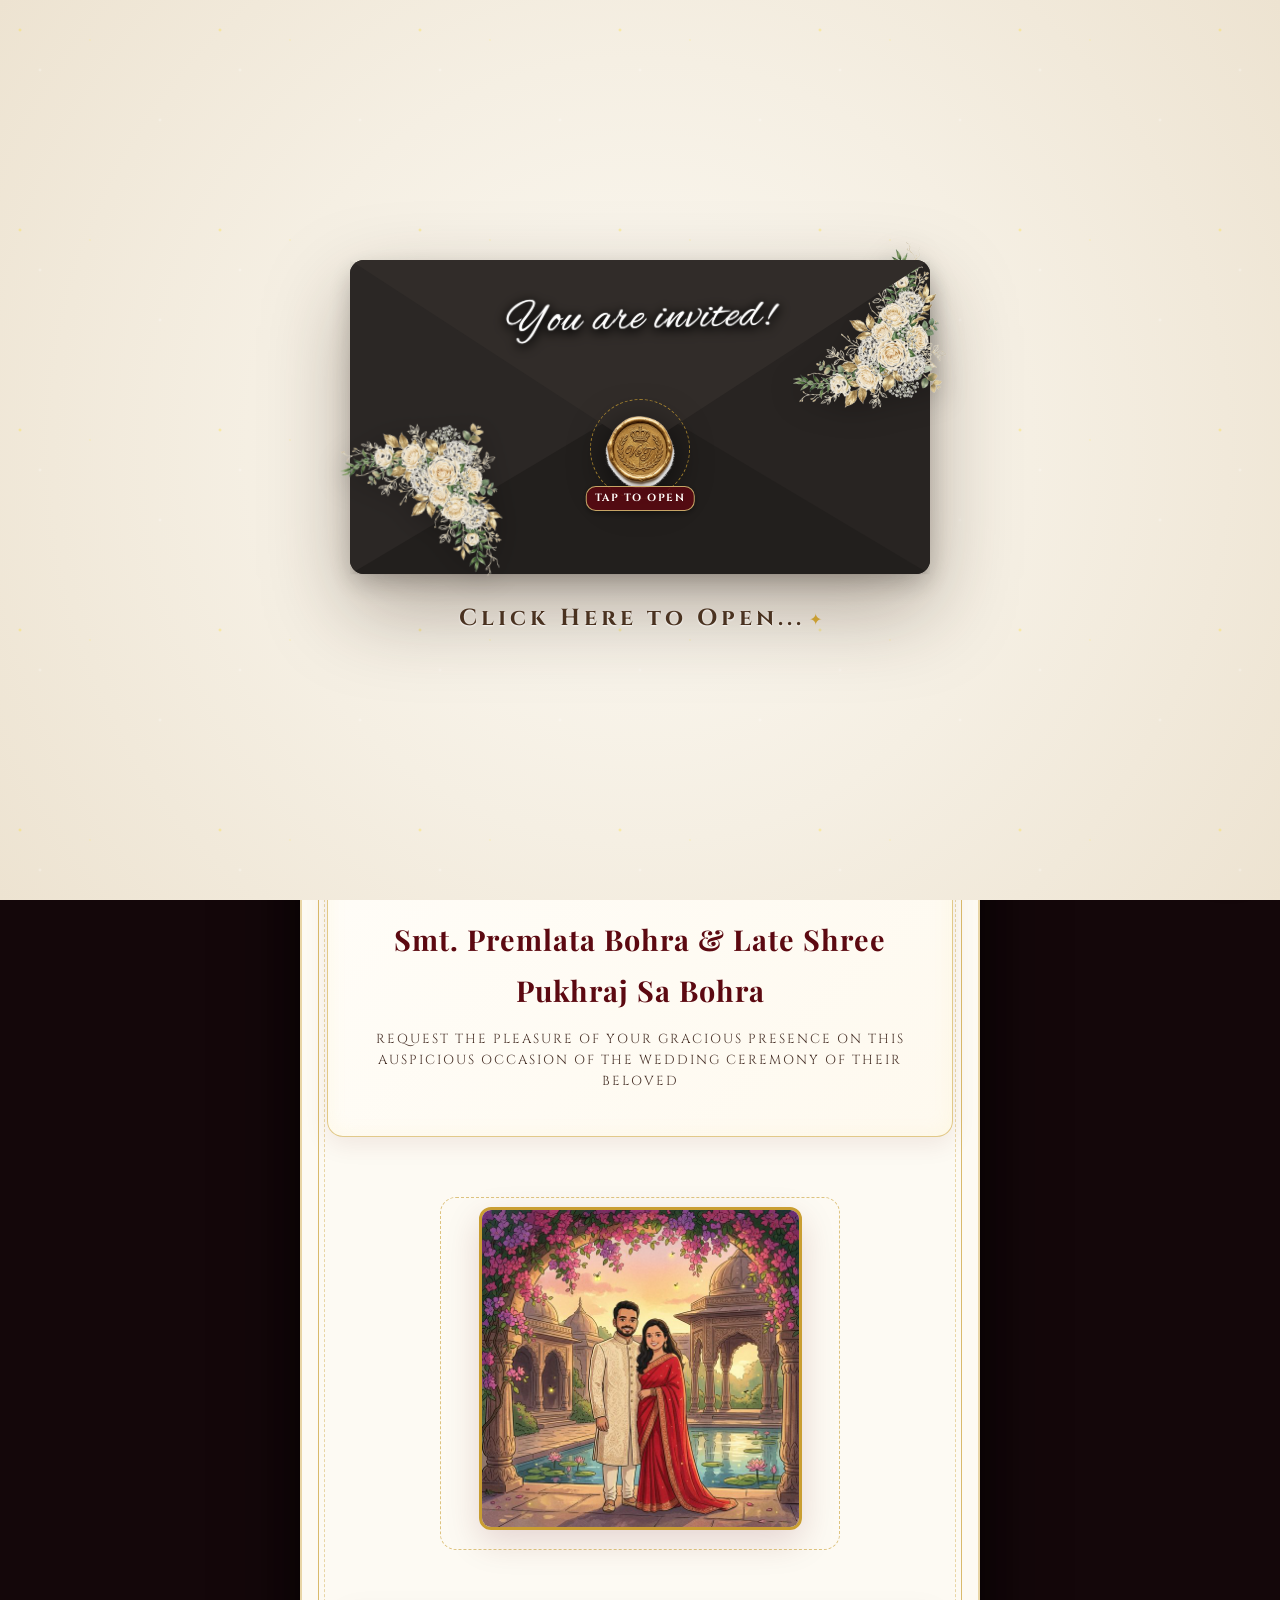
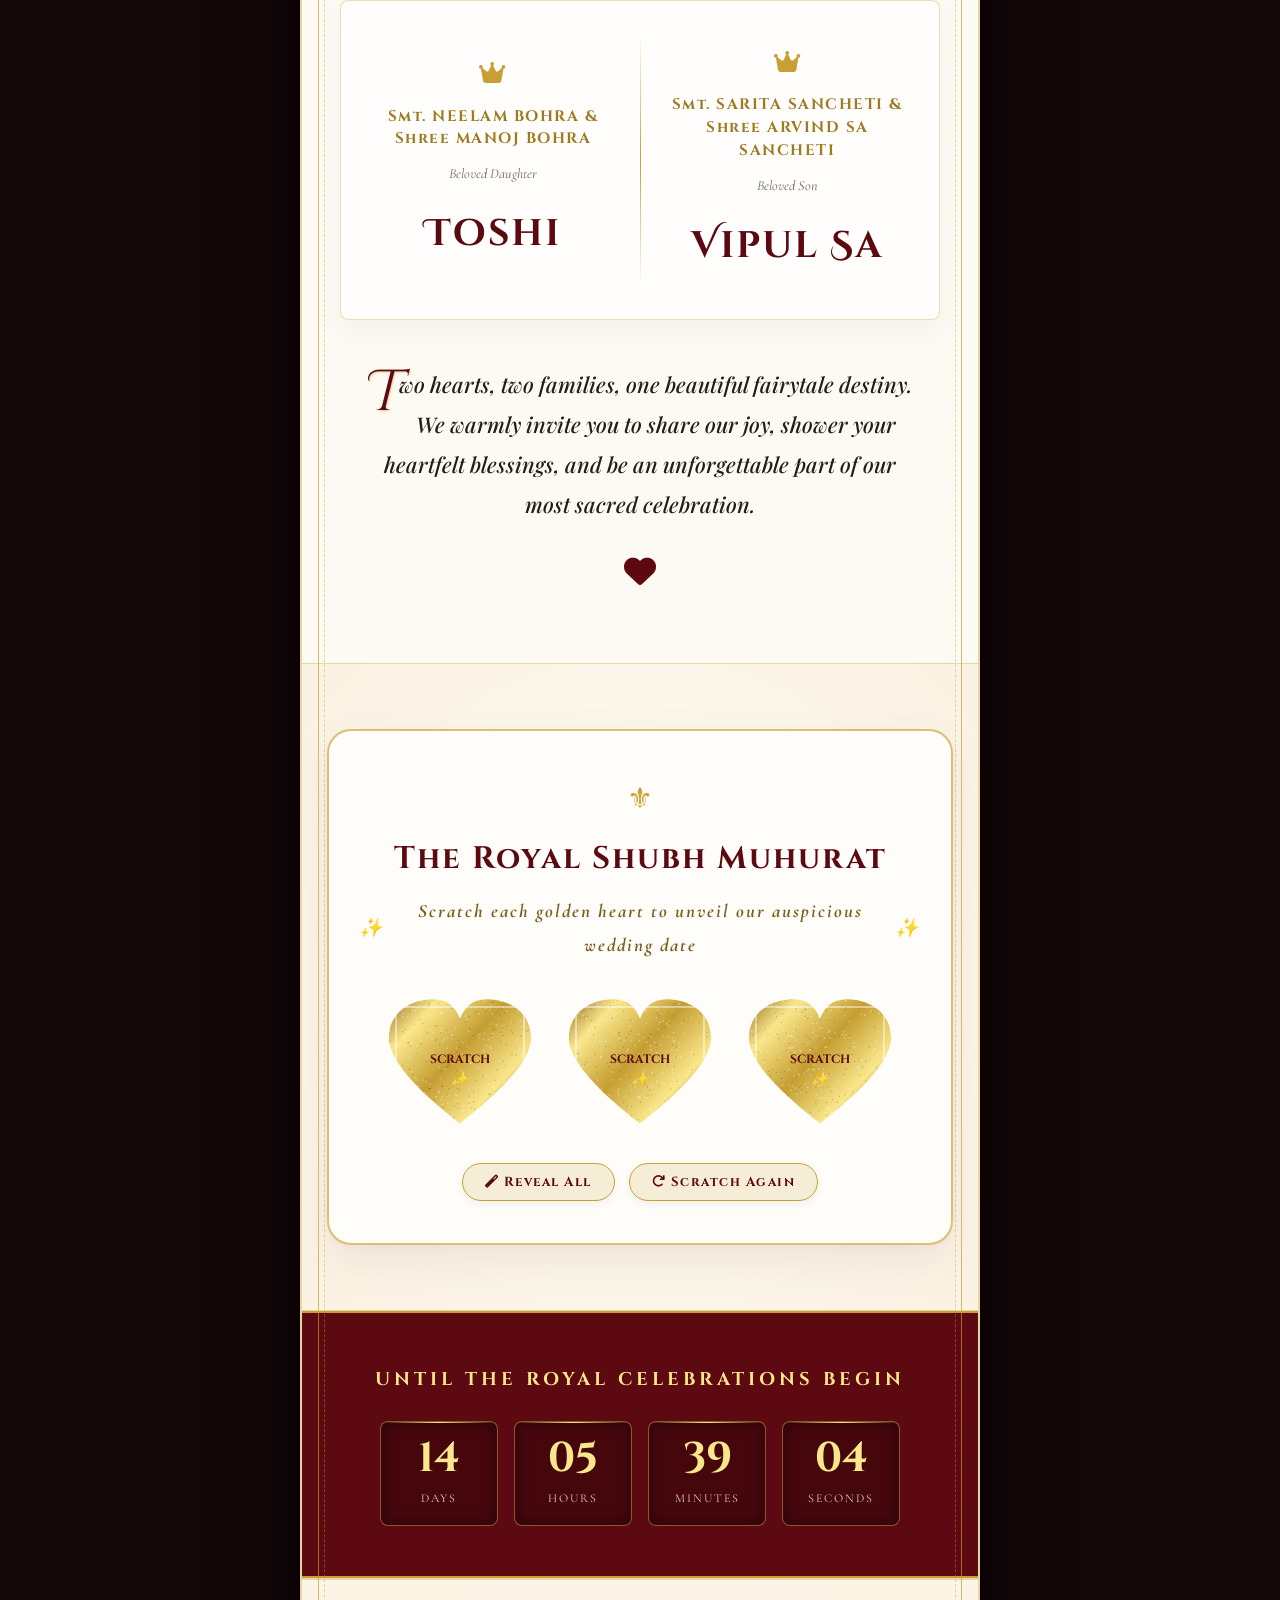
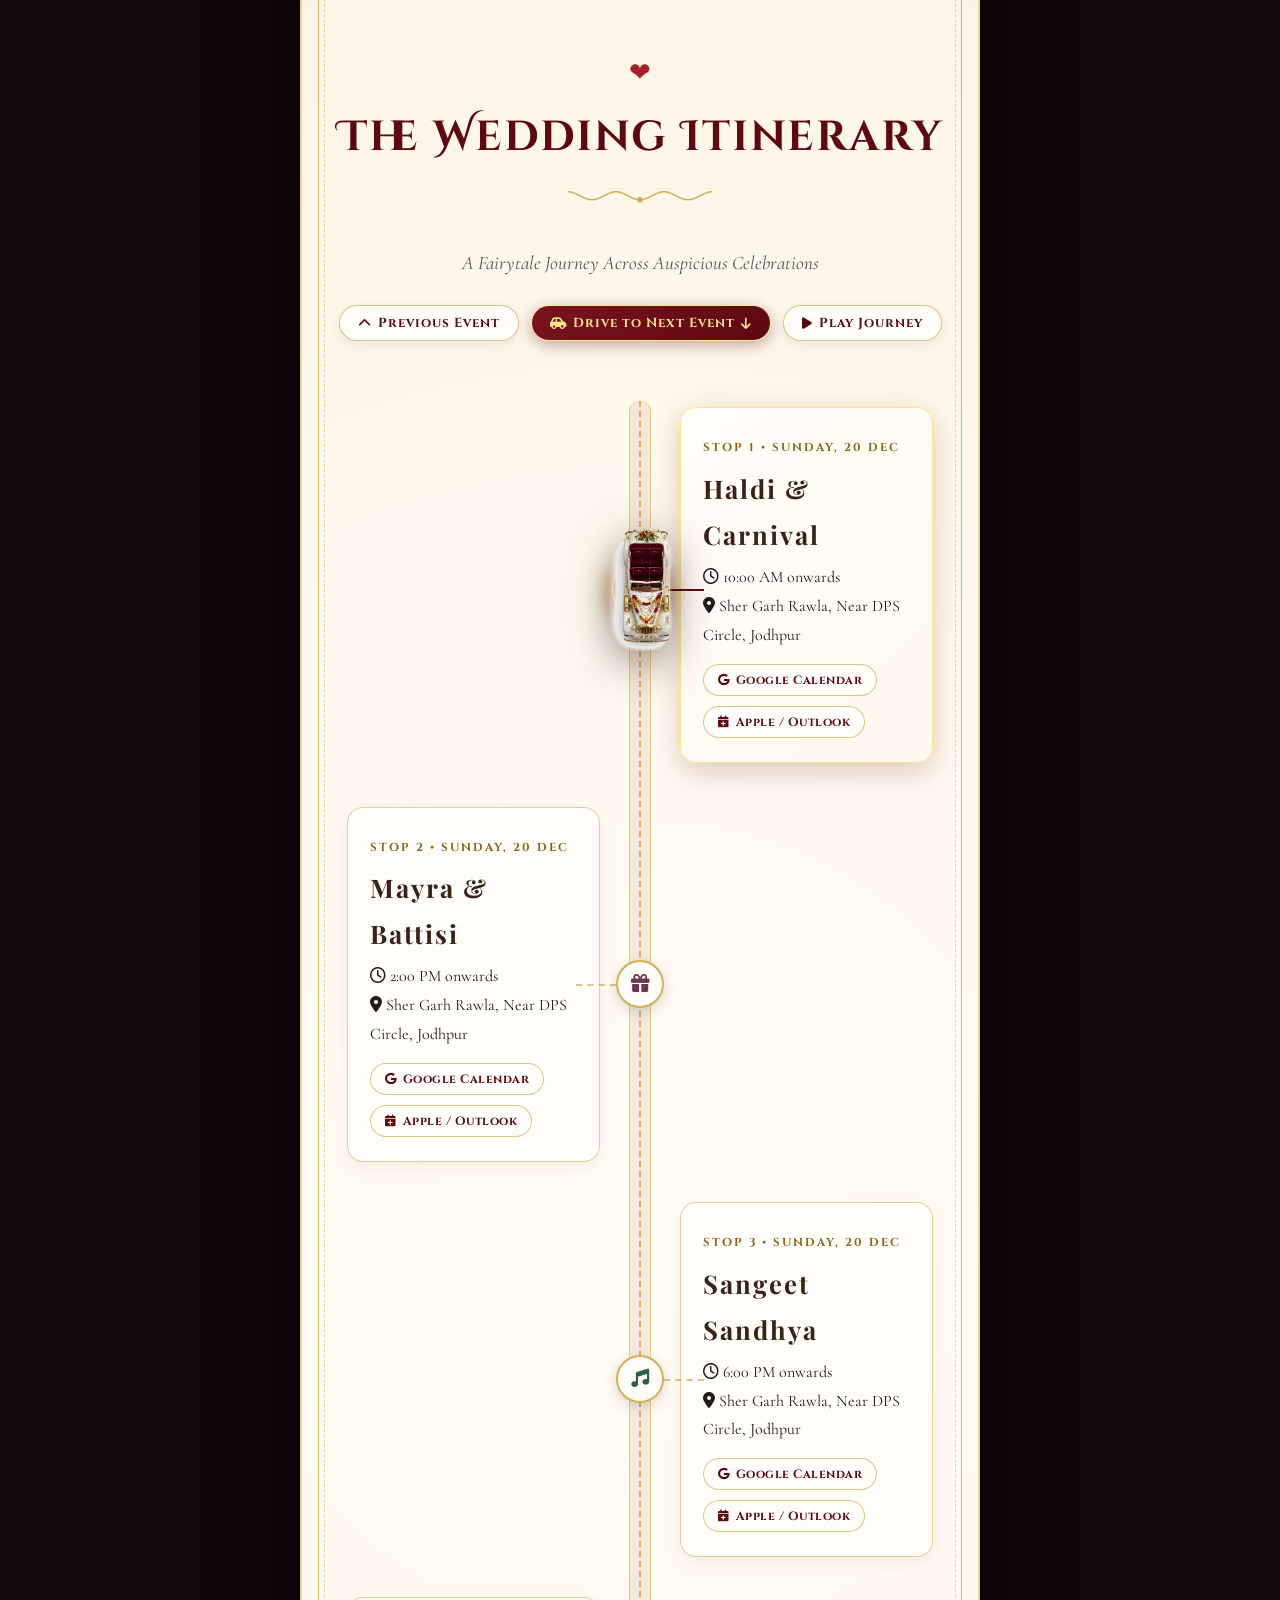
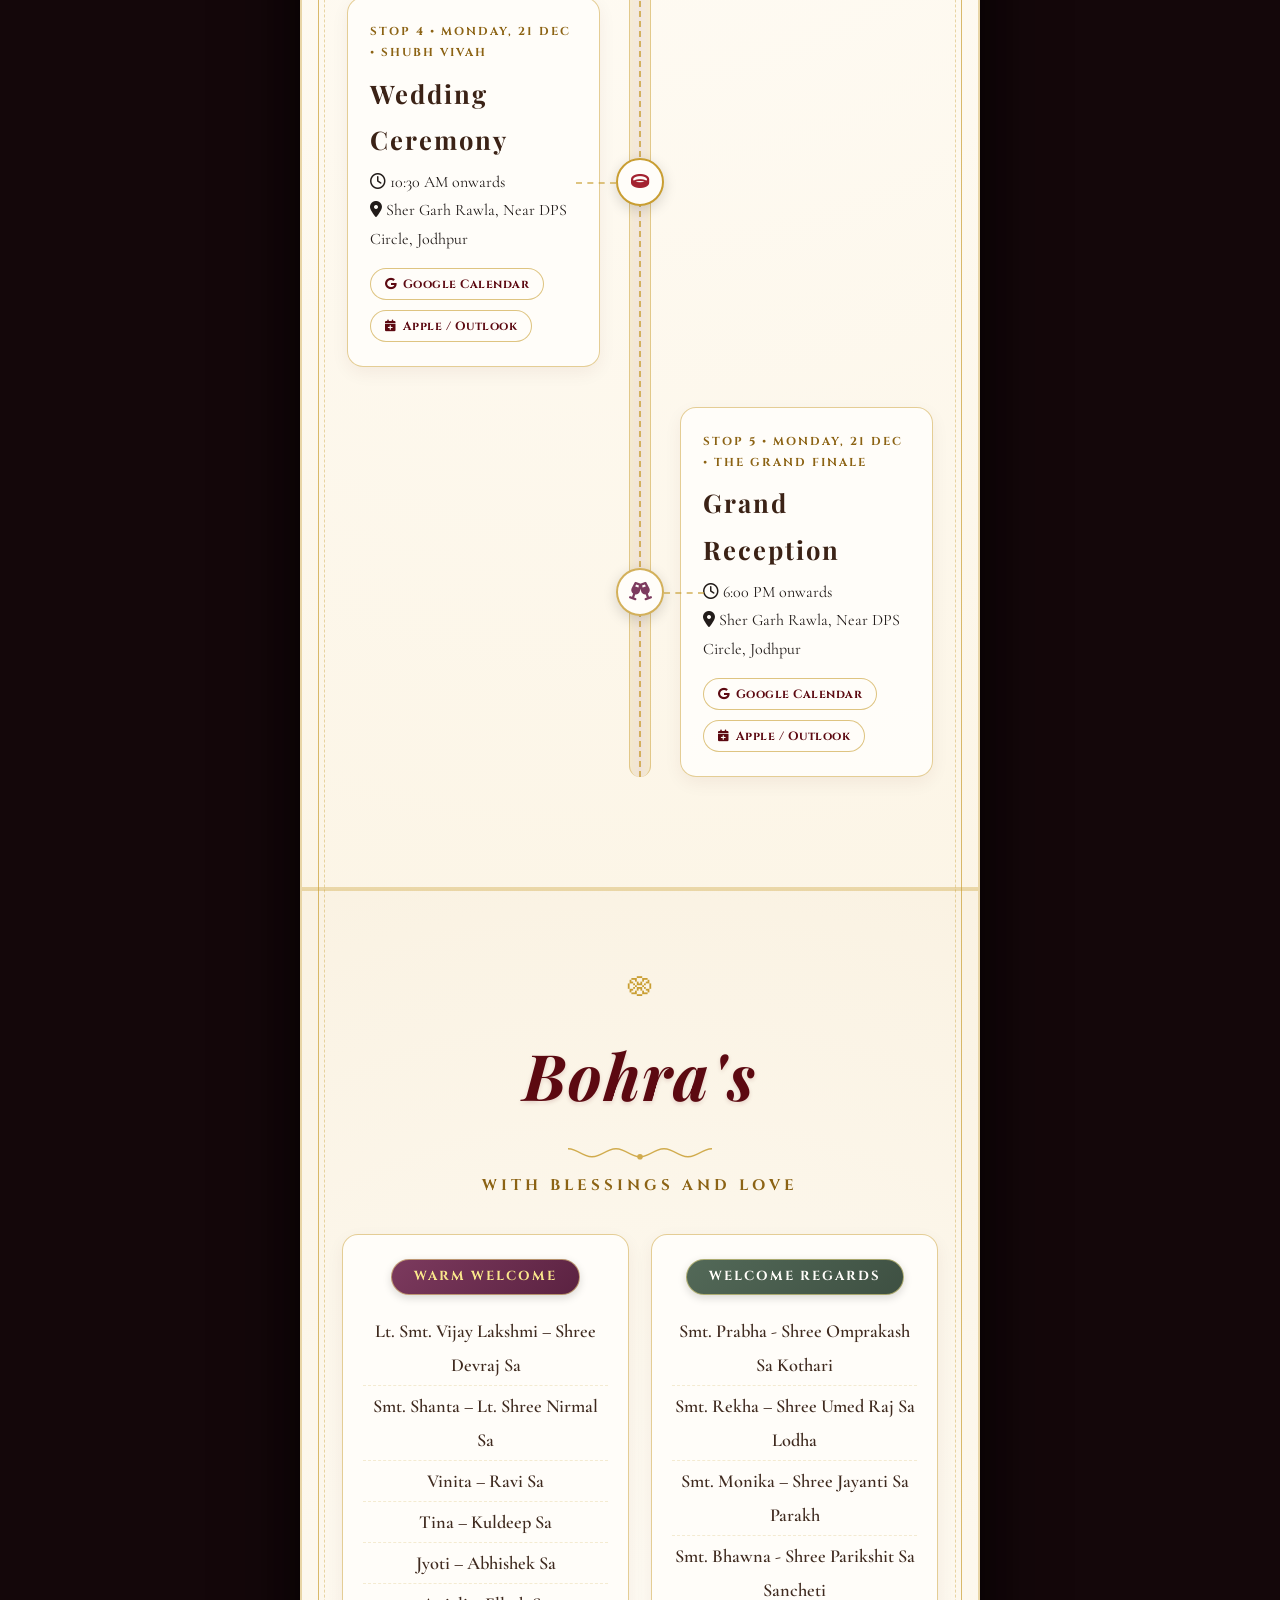
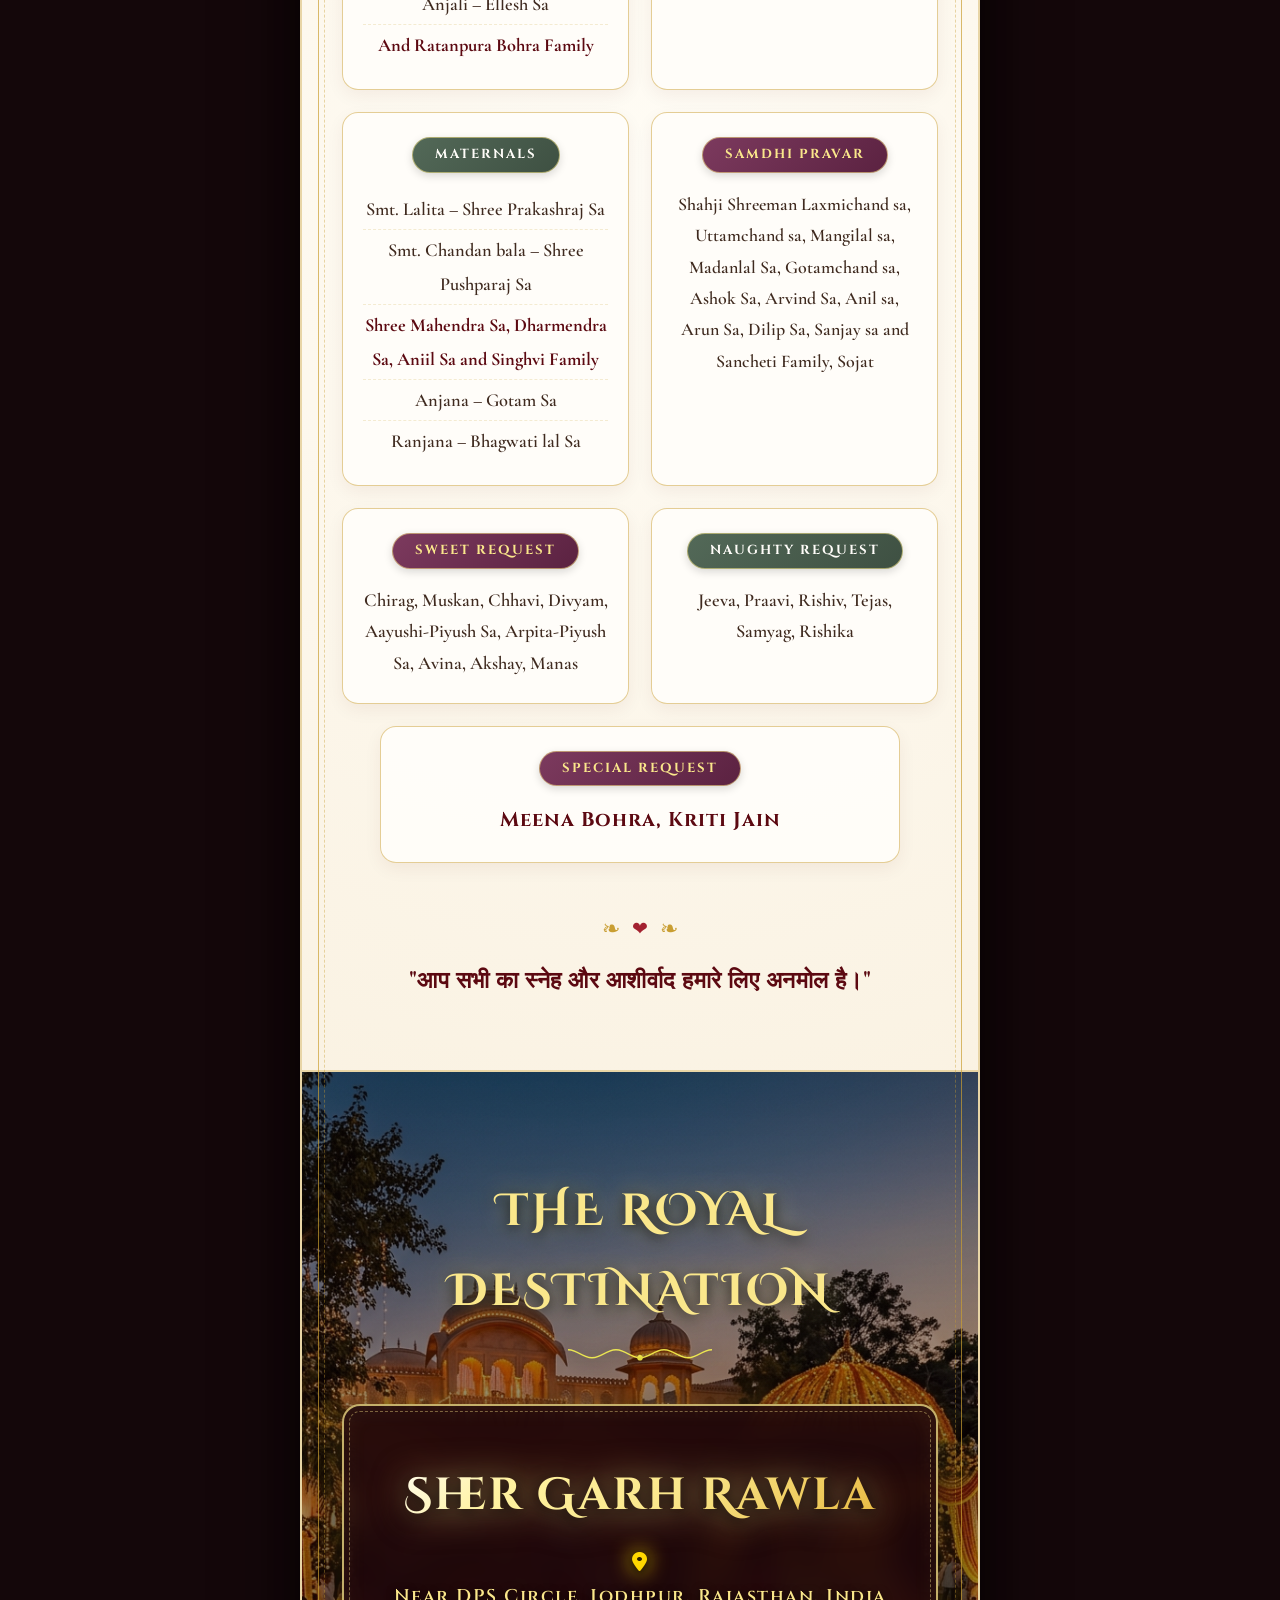
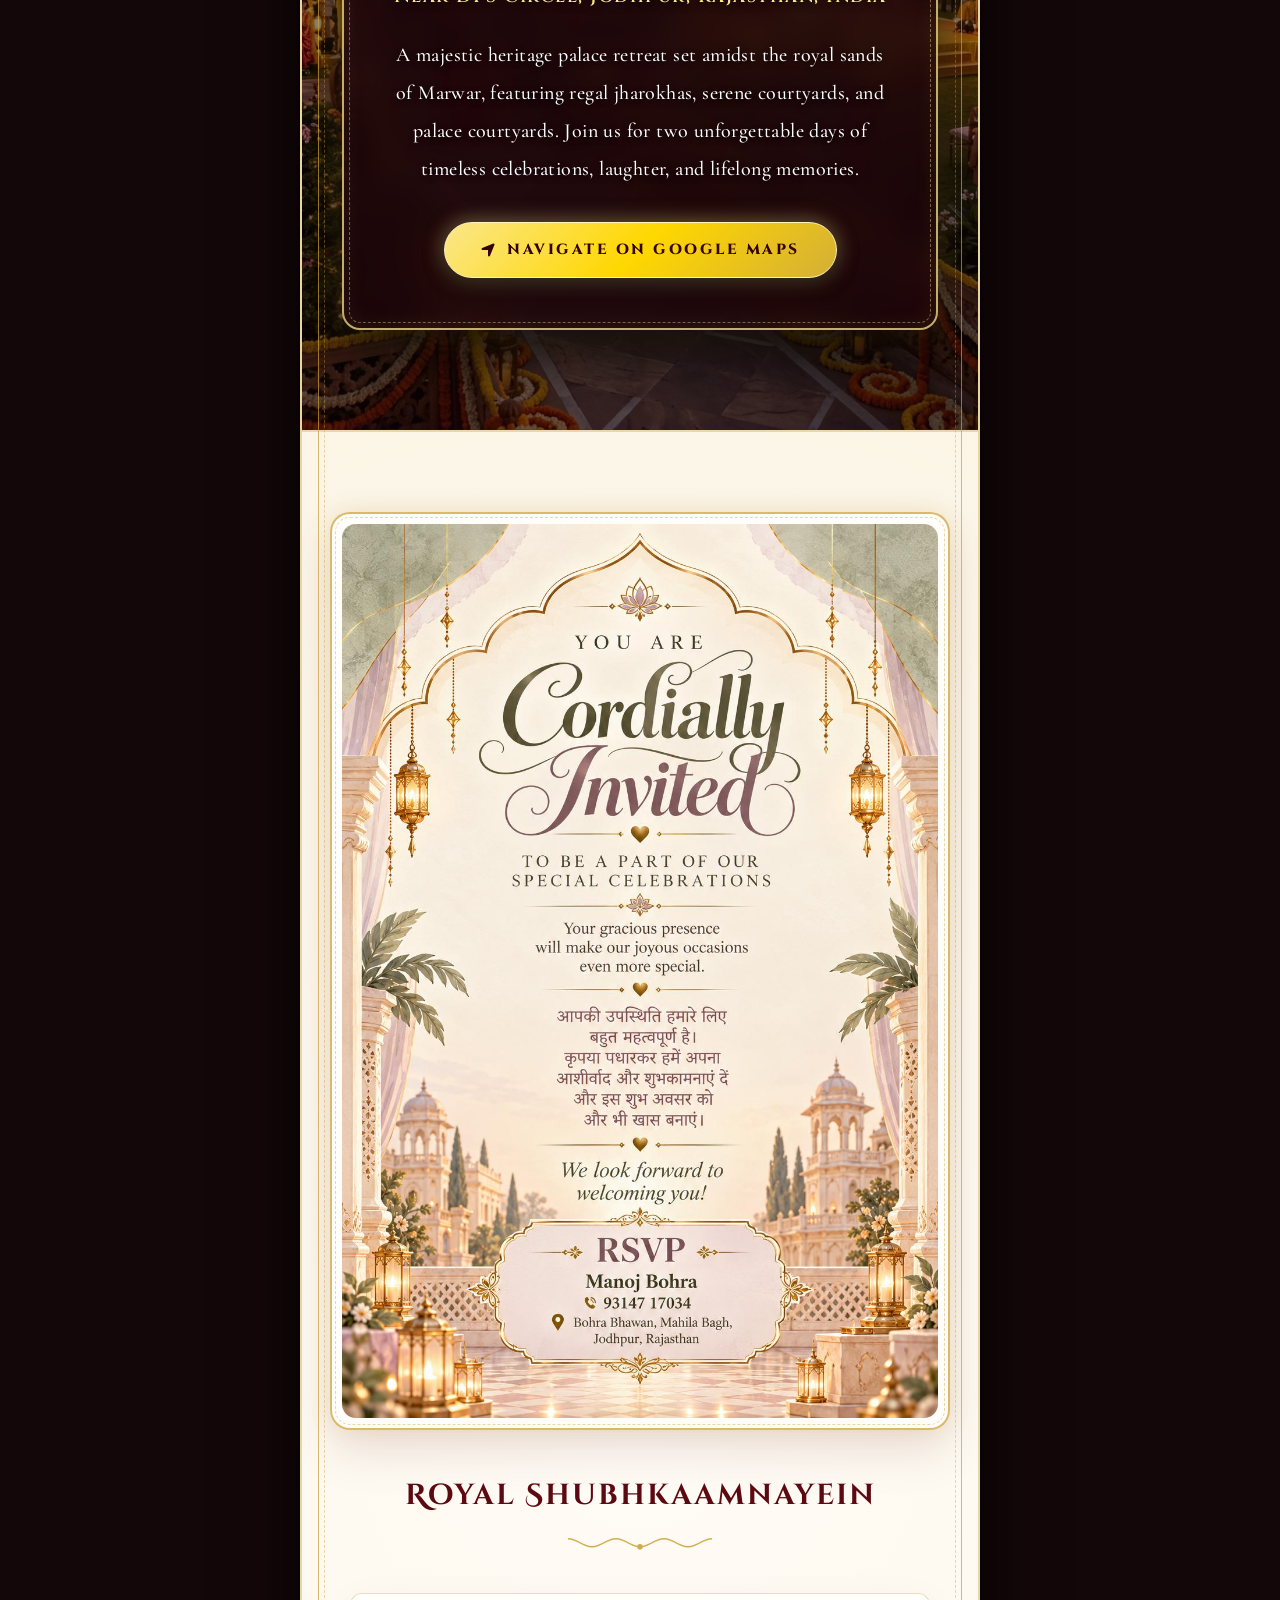
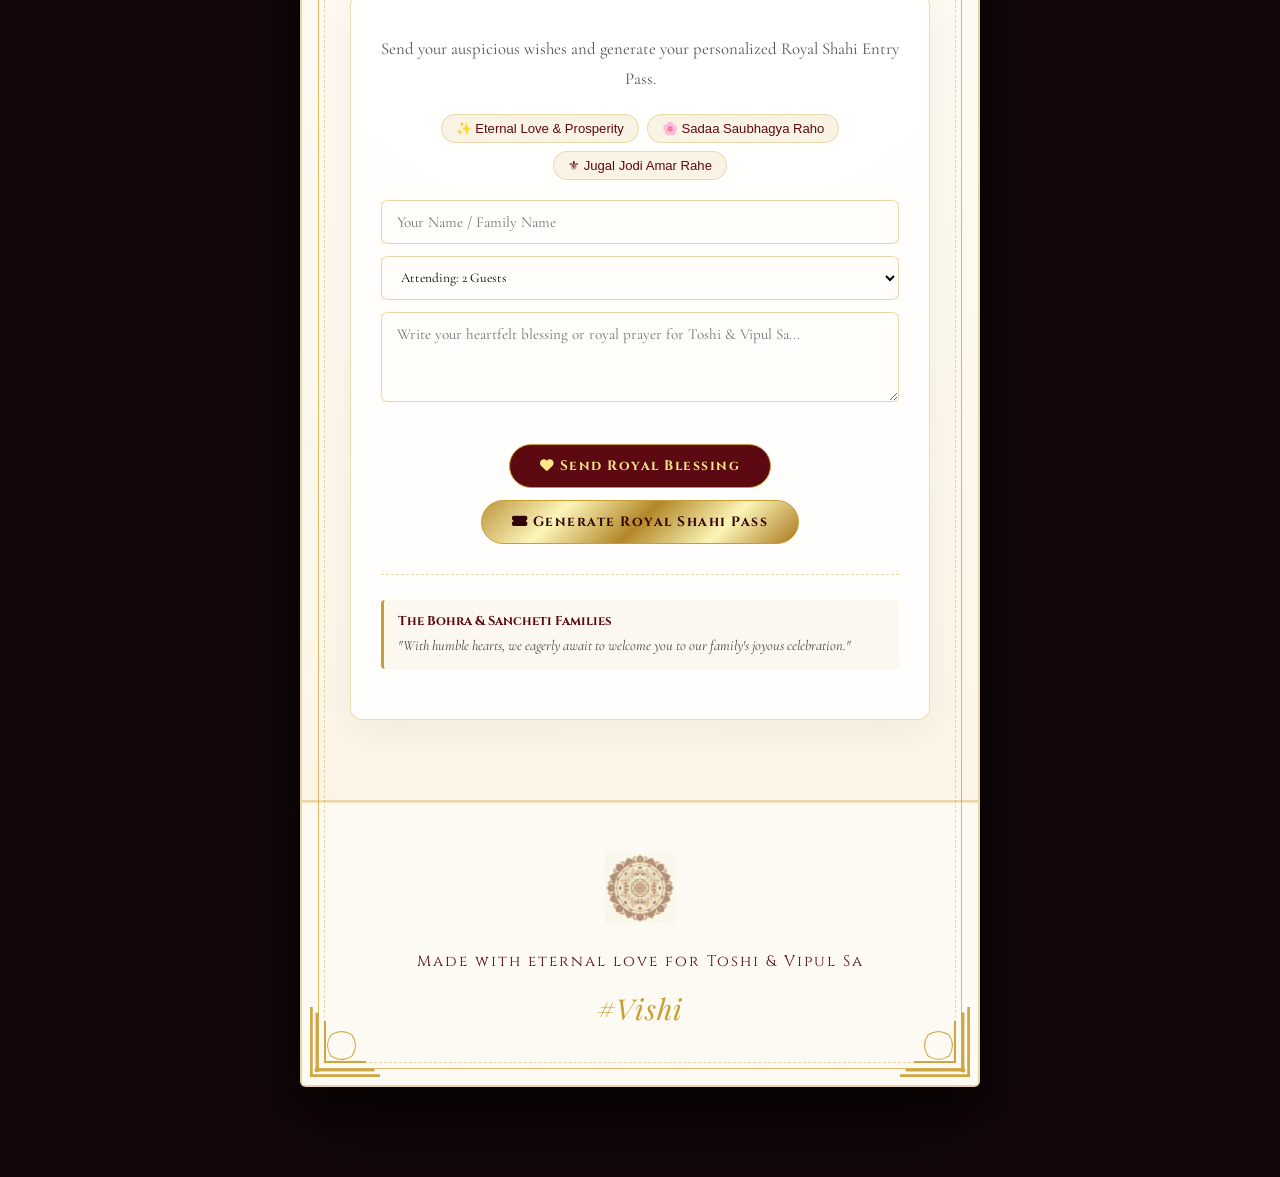
==== commit 32d5ef20: "Rename stylesheet to royal_wedding.css to eliminate browser caching and verify zero CSS clashes" ====
--- a/index.html
+++ b/index.html
@@ -22,7 +22,7 @@
     <link href="https://unpkg.com/aos@2.3.1/dist/aos.css" rel="stylesheet">
 
     <!-- Custom CSS -->
-    <link rel="stylesheet" href="static/invitation/css/style.css?v=3.0">
+    <link rel="stylesheet" href="static/invitation/css/royal_wedding.css?v=1.0">
 
     <!-- FontAwesome Icons -->
     <link rel="stylesheet" href="https://cdnjs.cloudflare.com/ajax/libs/font-awesome/6.4.0/css/all.min.css">
--- a/static/invitation/css/royal_wedding.css
+++ b/static/invitation/css/royal_wedding.css
@@ -0,0 +1,5307 @@
+/* ==========================================================================
+   THE ROYAL WEDDING OF VIPUL & TOSHI — FAIRYTALE INVITATION SUITE
+   Aesthetic: Imperial Rajasthani Royalty x Dreamy Fairytale Magic
+   ========================================================================== */
+
+:root {
+    --primary-color: #5c0911;
+    /* Deep Imperial Burgundy */
+    --primary-light: #7e121d;
+    /* Crimson Velvet */
+    --primary-dark: #320308;
+    /* Midnight Wine */
+    --primary-deep: #1c0205;
+    /* Royal Obsidian */
+
+    --secondary-color: #c99e32;
+    /* Burnished Rajasthani Gold */
+    --gold-bright: #fae78b;
+    /* Shimmering Gold Leaf */
+    --gold-dark: #8c6e14;
+    /* Antique Bronze Gold */
+    --gold-pale: #fff9db;
+    /* Fairytale Sunlight */
+
+    --gold-gradient: linear-gradient(135deg, #bf953f 0%, #fcf6ba 25%, #b38728 50%, #fbf5b7 75%, #aa771c 100%);
+    --gold-foil: linear-gradient(45deg, #d4af37 0%, #fff2a1 28%, #c59b27 50%, #fdf5b8 72%, #9a7b20 100%);
+    --gold-metallic: linear-gradient(to right, #b38728, #fbf5b7, #daaf38, #fbf5b7, #aa771c);
+    --velvet-gradient: linear-gradient(135deg, #40050b 0%, #630c16 50%, #350307 100%);
+
+    --accent-color: #fdfaf3;
+    /* Handmade Silk Parchment */
+    --parchment-light: #fffdf9;
+    --text-dark: #221c1a;
+    --text-muted: #5e524d;
+    --text-gold: #9e7a20;
+    --text-light: #ffffff;
+
+    --emerald-royal: #184a37;
+    --card-shadow: 0 35px 80px rgba(0, 0, 0, 0.65), 0 10px 30px rgba(0, 0, 0, 0.4);
+    --transition: all 0.5s cubic-bezier(0.25, 1, 0.5, 1);
+}
+
+/* Base Styles */
+* {
+    margin: 0;
+    padding: 0;
+    box-sizing: border-box;
+}
+
+html {
+    scroll-behavior: smooth;
+}
+
+body {
+    font-family: 'Cormorant Garamond', 'Playfair Display', serif;
+    color: var(--text-dark);
+    line-height: 1.8;
+    overflow-x: hidden;
+    background-color: #14070a;
+    background-image:
+        radial-gradient(circle at 50% 30%, rgba(84, 14, 23, 0.7) 0%, rgba(20, 7, 10, 0.98) 80%),
+        url("https://www.transparenttextures.com/patterns/dark-matter.png");
+    background-attachment: fixed;
+    min-height: 100vh;
+}
+
+/* Custom Cursor */
+body,
+a,
+button,
+.wax-seal,
+.scratch-card-container {
+    cursor: url("data:image/svg+xml,%3Csvg xmlns='http://www.w3.org/2000/svg' width='24' height='24' viewBox='0 0 24 24' fill='%23d4af37'%3E%3Cpath d='M12 2L14.5 9.5L22 12L14.5 14.5L12 22L9.5 14.5L2 12L9.5 9.5L12 2Z' /%3E%3C/svg%3E"), auto;
+}
+
+/* Typography Helpers */
+h1,
+h2,
+h3,
+h4 {
+    font-family: 'Cinzel', serif;
+    font-weight: 700;
+    letter-spacing: 2px;
+}
+
+.cinzel {
+    font-family: 'Cinzel', serif;
+}
+
+.cinzel-decorative {
+    font-family: 'Cinzel Decorative', cursive;
+}
+
+.great-vibes {
+    font-family: 'Great Vibes', cursive;
+}
+
+.alex-brush {
+    font-family: 'Alex Brush', cursive;
+}
+
+.playfair {
+    font-family: 'Playfair Display', serif;
+}
+
+/* Container */
+.container {
+    max-width: 900px;
+    margin: 0 auto;
+    padding: 0 25px;
+}
+
+/* Loader */
+.loader-wrapper {
+    display: none !important;
+    pointer-events: none !important;
+
+    position: fixed;
+    top: 0;
+    left: 0;
+    width: 100%;
+    height: 100%;
+    background: #14070a;
+    display: flex;
+    flex-direction: column;
+    justify-content: center;
+    align-items: center;
+    z-index: 99999;
+    transition: opacity 0.8s ease, visibility 0.8s ease;
+}
+
+.loader-crest {
+    width: 90px;
+    height: 90px;
+    position: relative;
+    display: flex;
+    justify-content: center;
+    align-items: center;
+    margin-bottom: 25px;
+}
+
+.loader-spinner {
+    position: absolute;
+    width: 100%;
+    height: 100%;
+    border: 3px solid rgba(201, 158, 50, 0.2);
+    border-top: 3px solid var(--secondary-color);
+    border-right: 3px solid var(--gold-bright);
+    border-radius: 50%;
+    animation: royalSpin 1.4s cubic-bezier(0.68, -0.55, 0.27, 1.55) infinite;
+}
+
+.loader-monogram {
+    font-family: 'Cinzel Decorative', cursive;
+    color: var(--secondary-color);
+    font-size: 1.6rem;
+    font-weight: bold;
+    text-shadow: 0 0 10px rgba(250, 231, 139, 0.6);
+    animation: gentlePulse 2s ease-in-out infinite;
+}
+
+.loader-text {
+    font-family: 'Cinzel', serif;
+    color: var(--secondary-color);
+    letter-spacing: 4px;
+    font-size: 0.85rem;
+    text-transform: uppercase;
+}
+
+@keyframes royalSpin {
+    0% {
+        transform: rotate(0deg);
+    }
+
+    100% {
+        transform: rotate(360deg);
+    }
+}
+
+@keyframes gentlePulse {
+
+    0%,
+    100% {
+        opacity: 0.8;
+        transform: scale(1);
+    }
+
+    50% {
+        opacity: 1;
+        transform: scale(1.08);
+        text-shadow: 0 0 18px rgba(250, 231, 139, 0.9);
+    }
+}
+
+/* ==========================================================================
+   1. THE GRAND ROYAL ENVELOPE (3D SHAHI LIFAFA EXPERIENCE)
+   ========================================================================== */
+
+#envelope-stage {
+    position: fixed;
+    top: 0;
+    left: 0;
+    width: 100%;
+    height: 100vh;
+    z-index: 9998;
+    background: radial-gradient(circle at 50% 40%, #30060c 0%, #170306 60%, #0c0103 100%);
+    display: flex;
+    justify-content: center;
+    align-items: center;
+    overflow: hidden;
+    transition: opacity 1.2s cubic-bezier(0.4, 0, 0.2, 1), visibility 1.2s;
+    perspective: 1400px;
+}
+
+#envelope-stage.opened {
+    opacity: 0;
+    visibility: hidden;
+    pointer-events: none;
+}
+
+/* Ambient Stardust in Envelope Stage */
+.envelope-stardust {
+    position: absolute;
+    width: 100%;
+    height: 100%;
+    pointer-events: none;
+    background-image:
+        radial-gradient(2px 2px at 20px 30px, #ffd700, rgba(0, 0, 0, 0)),
+        radial-gradient(2px 2px at 40px 70px, #ffffff, rgba(0, 0, 0, 0)),
+        radial-gradient(1.5px 1.5px at 90px 40px, #fce881, rgba(0, 0, 0, 0)),
+        radial-gradient(2px 2px at 160px 120px, #ffffff, rgba(0, 0, 0, 0));
+    background-repeat: repeat;
+    background-size: 200px 200px;
+    opacity: 0.4;
+    animation: stardustDrift 60s linear infinite;
+}
+
+@keyframes stardustDrift {
+    from {
+        transform: translateY(0);
+    }
+
+    to {
+        transform: translateY(-200px);
+    }
+}
+
+/* Envelope Container */
+.royal-envelope-wrapper {
+    position: relative;
+    width: 90%;
+    max-width: 580px;
+    height: 380px;
+    perspective: 1400px;
+    transform-style: preserve-3d;
+    transition: transform 0.8s ease;
+}
+
+.royal-envelope {
+    position: relative;
+    width: 100%;
+    height: 100%;
+    background: var(--velvet-gradient);
+    border-radius: 12px;
+    box-shadow:
+        0 40px 90px rgba(0, 0, 0, 0.85),
+        0 10px 30px rgba(0, 0, 0, 0.6),
+        inset 0 0 60px rgba(0, 0, 0, 0.7);
+    border: 2px solid rgba(212, 175, 55, 0.5);
+    transform-style: preserve-3d;
+}
+
+/* Ornate Envelope Border */
+.envelope-border-ornament {
+    position: absolute;
+    top: 10px;
+    left: 10px;
+    right: 10px;
+    bottom: 10px;
+    border: 1px solid rgba(212, 175, 55, 0.4);
+    border-radius: 8px;
+    pointer-events: none;
+    z-index: 2;
+}
+
+.envelope-border-ornament::after {
+    content: '';
+    position: absolute;
+    top: 5px;
+    left: 5px;
+    right: 5px;
+    bottom: 5px;
+    border: 1px dashed rgba(212, 175, 55, 0.25);
+    border-radius: 6px;
+}
+
+/* Royal Envelope Inner Lining (Brocade Gold Pattern) */
+.envelope-inner-lining {
+    position: absolute;
+    top: 0;
+    left: 0;
+    width: 100%;
+    height: 100%;
+    background-color: #3b060d;
+    background-image:
+        radial-gradient(circle at 50% 50%, rgba(201, 158, 50, 0.2) 0%, transparent 80%),
+        url("https://www.transparenttextures.com/patterns/gplay.png");
+    border-radius: 10px;
+    overflow: hidden;
+    z-index: 1;
+}
+
+/* Envelope Flap (Top triangular flap that opens upwards in 3D) */
+.envelope-top-flap {
+    position: absolute;
+    top: 0;
+    left: 0;
+    width: 100%;
+    height: 100%;
+    transform-origin: top center;
+    transform-style: preserve-3d;
+    transition: transform 1.3s cubic-bezier(0.4, 0, 0.2, 1);
+    z-index: 6;
+}
+
+.envelope-top-flap-inner {
+    position: absolute;
+    top: 0;
+    left: 0;
+    width: 0;
+    height: 0;
+    border-left: 290px solid transparent;
+    border-right: 290px solid transparent;
+    border-top: 195px solid #5a0812;
+    filter: drop-shadow(0 6px 15px rgba(0, 0, 0, 0.6));
+}
+
+@media (max-width: 600px) {
+    .royal-envelope-wrapper {
+        height: 320px;
+    }
+
+    .envelope-top-flap-inner {
+        border-left-width: 45vw;
+        border-right-width: 45vw;
+        border-top-width: 160px;
+    }
+}
+
+/* Envelope Flap Opening State */
+#envelope-stage.flapped .envelope-top-flap {
+    transform: rotateX(180deg);
+    z-index: 1;
+}
+
+/* Envelope Pocket (Front folds: Left, Right, Bottom triangular pieces) */
+.envelope-pocket-bottom {
+    position: absolute;
+    bottom: 0;
+    left: 0;
+    width: 0;
+    height: 0;
+    border-left: 290px solid transparent;
+    border-right: 290px solid transparent;
+    border-bottom: 210px solid #4a060e;
+    z-index: 4;
+}
+
+.envelope-pocket-left {
+    position: absolute;
+    top: 0;
+    left: 0;
+    width: 0;
+    height: 0;
+    border-top: 190px solid transparent;
+    border-bottom: 190px solid transparent;
+    border-left: 290px solid #42050c;
+    z-index: 3;
+}
+
+.envelope-pocket-right {
+    position: absolute;
+    top: 0;
+    right: 0;
+    width: 0;
+    height: 0;
+    border-top: 190px solid transparent;
+    border-bottom: 190px solid transparent;
+    border-right: 290px solid #42050c;
+    z-index: 3;
+}
+
+@media (max-width: 600px) {
+    .envelope-pocket-bottom {
+        border-left-width: 45vw;
+        border-right-width: 45vw;
+        border-bottom-width: 170px;
+    }
+
+    .envelope-pocket-left,
+    .envelope-pocket-right {
+        border-top-width: 160px;
+        border-bottom-width: 160px;
+        border-left-width: 45vw;
+        border-right-width: 45vw;
+    }
+}
+
+/* Envelope Front Plate (Calligraphy & Details on front) */
+.envelope-front-details {
+    position: absolute;
+    bottom: 25px;
+    left: 50%;
+    transform: translateX(-50%);
+    width: 82%;
+    text-align: center;
+    z-index: 5;
+    pointer-events: none;
+}
+
+.envelope-shree-ganesh {
+    font-size: 0.8rem;
+    color: var(--secondary-color);
+    letter-spacing: 3px;
+    margin-bottom: 6px;
+    text-transform: uppercase;
+    font-family: 'Cinzel', serif;
+}
+
+.envelope-guest-salutation {
+    font-family: 'Great Vibes', cursive;
+    font-size: 2.2rem;
+    color: var(--gold-bright);
+    text-shadow: 0 2px 8px rgba(0, 0, 0, 0.8);
+    line-height: 1.2;
+}
+
+.envelope-couple-names {
+    font-family: 'Cinzel Decorative', cursive;
+    font-size: 1.25rem;
+    color: #ffffff;
+    letter-spacing: 3px;
+    margin-top: 6px;
+    text-shadow: 0 2px 4px rgba(0, 0, 0, 0.9);
+}
+
+.envelope-location-date {
+    font-size: 0.75rem;
+    letter-spacing: 2px;
+    color: rgba(250, 231, 139, 0.85);
+    text-transform: uppercase;
+    margin-top: 4px;
+}
+
+/* Royal Golden Satin Ribbon */
+.envelope-ribbon {
+    position: absolute;
+    top: 195px;
+    left: 0;
+    width: 100%;
+    height: 38px;
+    transform: translateY(-50%);
+    background: linear-gradient(to bottom, #d4af37, #fae78b 40%, #c59e32 70%, #9a761e);
+    box-shadow: 0 4px 15px rgba(0, 0, 0, 0.6), inset 0 1px 2px rgba(255, 255, 255, 0.7);
+    z-index: 5;
+    pointer-events: none;
+    transition: opacity 0.6s ease, transform 0.6s ease;
+}
+
+.envelope-ribbon::after {
+    content: '';
+    position: absolute;
+    top: 4px;
+    left: 0;
+    width: 100%;
+    height: 2px;
+    background: rgba(255, 255, 255, 0.5);
+}
+
+#envelope-stage.opened-ribbon .envelope-ribbon {
+    opacity: 0;
+    transform: translateY(-50%) scaleX(1.3);
+}
+
+/* Handcrafted 3D Royal Wax Seal (Positioned prominently at flap tip) */
+.wax-seal {
+    position: absolute;
+    top: 195px;
+    left: 50%;
+    transform: translate(-50%, -50%) translateZ(40px);
+    width: 125px;
+    height: 125px;
+    background: radial-gradient(circle at 35% 35%, #fff2a3 0%, #d4af37 35%, #aa7c19 75%, #704f05 100%);
+    border-radius: 50%;
+    z-index: 50;
+    display: flex;
+    flex-direction: column;
+    justify-content: center;
+    align-items: center;
+    cursor: pointer;
+    box-shadow:
+        0 15px 35px rgba(0, 0, 0, 0.85),
+        0 0 35px rgba(212, 175, 55, 0.6),
+        inset 0 2px 4px rgba(255, 255, 255, 0.85),
+        inset 0 -4px 10px rgba(0, 0, 0, 0.6);
+    border: 3px solid rgba(255, 255, 255, 0.5);
+    transition: transform 0.4s cubic-bezier(0.175, 0.885, 0.32, 1.275), box-shadow 0.4s ease;
+    animation: royalSealPulse 3s infinite ease-in-out;
+}
+
+.wax-seal:hover {
+    transform: translate(-50%, -50%) translateZ(45px) scale(1.08);
+    box-shadow:
+        0 20px 45px rgba(0, 0, 0, 0.9),
+        0 0 50px rgba(250, 231, 139, 0.85),
+        inset 0 2px 6px rgba(255, 255, 255, 0.9);
+}
+
+.wax-seal-inner {
+    width: 90px;
+    height: 90px;
+    border-radius: 50%;
+    border: 1.5px dashed rgba(80, 50, 10, 0.5);
+    display: flex;
+    flex-direction: column;
+    justify-content: center;
+    align-items: center;
+    text-align: center;
+    box-shadow: inset 0 2px 8px rgba(0, 0, 0, 0.4);
+}
+
+.wax-seal-monogram {
+    font-family: 'Cinzel Decorative', cursive;
+    font-size: 1.6rem;
+    color: #42080f;
+    font-weight: 800;
+    line-height: 1;
+    text-shadow: 1px 1px 1px rgba(255, 245, 180, 0.8);
+}
+
+.wax-seal-symbol {
+    font-size: 0.9rem;
+    color: #5c0b15;
+    margin: 2px 0;
+}
+
+.wax-seal-tap {
+    font-family: 'Cinzel', serif;
+    font-size: 0.62rem;
+    font-weight: 700;
+    letter-spacing: 1.5px;
+    color: #3b060d;
+    text-transform: uppercase;
+}
+
+@keyframes royalSealPulse {
+
+    0%,
+    100% {
+        box-shadow:
+            0 15px 35px rgba(0, 0, 0, 0.85),
+            0 0 25px rgba(212, 175, 55, 0.5);
+    }
+
+    50% {
+        box-shadow:
+            0 20px 40px rgba(0, 0, 0, 0.9),
+            0 0 45px rgba(250, 231, 139, 0.8);
+    }
+}
+
+/* Wax Seal Breaking State */
+.wax-seal.breaking {
+    animation: sealBreak 0.7s forwards ease-in-out;
+}
+
+@keyframes sealBreak {
+    0% {
+        transform: translate(-50%, -50%) translateZ(40px) scale(1);
+    }
+
+    50% {
+        transform: translate(-50%, -50%) translateZ(40px) scale(1.35) rotate(15deg);
+        filter: brightness(1.6);
+    }
+
+    100% {
+        transform: translate(-50%, -50%) translateZ(40px) scale(2.2);
+        opacity: 0;
+        pointer-events: none;
+    }
+}
+
+/* Tap Prompt Floating Badge */
+.envelope-prompt-badge {
+    position: absolute;
+    bottom: -65px;
+    left: 50%;
+    transform: translateX(-50%);
+    background: rgba(20, 5, 8, 0.85);
+    border: 1px solid var(--secondary-color);
+    padding: 8px 24px;
+    border-radius: 30px;
+    color: var(--gold-bright);
+    font-family: 'Cinzel', serif;
+    font-size: 0.8rem;
+    letter-spacing: 2px;
+    display: flex;
+    align-items: center;
+    gap: 8px;
+    box-shadow: 0 8px 25px rgba(0, 0, 0, 0.6);
+    animation: floatPrompt 2.5s ease-in-out infinite;
+    white-space: nowrap;
+    z-index: 10;
+    cursor: pointer;
+}
+
+@keyframes floatPrompt {
+
+    0%,
+    100% {
+        transform: translate(-50%, 0);
+    }
+
+    50% {
+        transform: translate(-50%, -8px);
+        box-shadow: 0 15px 30px rgba(212, 175, 55, 0.4);
+    }
+}
+
+/* Envelope Card Preview Peeking Out */
+.envelope-card-preview {
+    position: absolute;
+    top: 15px;
+    left: 20px;
+    right: 20px;
+    height: 320px;
+    background: #fffbf2;
+    border-radius: 8px;
+    z-index: 2;
+    box-shadow: 0 5px 20px rgba(0, 0, 0, 0.5);
+    transform: translateY(0);
+    transition: transform 1.2s cubic-bezier(0.2, 0.8, 0.2, 1);
+}
+
+#envelope-stage.card-emerging .envelope-card-preview {
+    transform: translateY(-220px) scale(1.05);
+}
+
+/* ==========================================================================
+   2. PHYSICAL INVITATION CARD (LUXURY WEDDING PATRIKA)
+   ========================================================================== */
+
+.physical-card-wrapper {
+    max-width: 680px;
+    margin: 50px auto 90px auto;
+    background-color: var(--accent-color);
+    background-image:
+        url("https://www.transparenttextures.com/patterns/silk-weave.png"),
+        url("https://www.transparenttextures.com/patterns/handmade-paper.png");
+    box-shadow: var(--card-shadow);
+    position: relative;
+    overflow-x: hidden;
+    min-height: 100vh;
+    border: 2px solid rgba(201, 158, 50, 0.4);
+    border-radius: 6px;
+}
+
+/* Gold Leaf Speckle Dust Overlay */
+.gold-leaf-overlay {
+    position: absolute;
+    top: 0;
+    left: 0;
+    width: 100%;
+    height: 100%;
+    background-image: url("https://www.transparenttextures.com/patterns/gold-dust.png");
+    opacity: 0.18;
+    pointer-events: none;
+    z-index: 1;
+}
+
+/* Dual Layer Gold Filigree Border */
+.physical-card-wrapper::before {
+    content: '';
+    position: absolute;
+    top: 16px;
+    left: 16px;
+    right: 16px;
+    bottom: 16px;
+    border: 1.5px solid var(--secondary-color);
+    pointer-events: none;
+    z-index: 10;
+    opacity: 0.7;
+}
+
+.physical-card-wrapper::after {
+    content: '';
+    position: absolute;
+    top: 22px;
+    left: 22px;
+    right: 22px;
+    bottom: 22px;
+    border: 1px dashed rgba(201, 158, 50, 0.4);
+    pointer-events: none;
+    z-index: 10;
+}
+
+/* Ornate Rajasthani Corner Embellishments */
+.ornate-corner {
+    position: absolute;
+    width: 70px;
+    height: 70px;
+    background-image: url("data:image/svg+xml,%3Csvg xmlns='http://www.w3.org/2000/svg' viewBox='0 0 100 100' fill='%23c99e32'%3E%3Cpath d='M0,0 L100,0 L100,4 L4,4 L4,100 L0,100 Z M8,8 L92,8 L92,12 L12,12 L12,92 L8,92 Z' /%3E%3Cpath d='M20,20 L80,20 L80,23 L23,23 L23,80 L20,80 Z' /%3E%3Ccircle cx='10' cy='10' r='3.5' /%3E%3Cpath d='M30,30 Q45,20 60,30 Q70,45 60,60 Q45,70 30,60 Q20,45 30,30 Z' fill='none' stroke='%23c99e32' stroke-width='1.5' /%3E%3C/svg%3E");
+    background-size: contain;
+    background-repeat: no-repeat;
+    z-index: 11;
+    pointer-events: none;
+    opacity: 0.9;
+}
+
+.corner-tl {
+    top: 8px;
+    left: 8px;
+}
+
+.corner-tr {
+    top: 8px;
+    right: 8px;
+    transform: rotate(90deg);
+}
+
+.corner-bl {
+    bottom: 8px;
+    left: 8px;
+    transform: rotate(-90deg);
+}
+
+.corner-br {
+    bottom: 8px;
+    right: 8px;
+    transform: rotate(180deg);
+}
+
+/* Quick Jump Royal Navigation Bar */
+.royal-quick-nav {
+    display: flex;
+    justify-content: center;
+    align-items: center;
+    gap: 8px;
+    background: rgba(253, 248, 238, 0.95);
+    border-bottom: 1px solid rgba(201, 158, 50, 0.3);
+    padding: 12px 15px;
+    position: sticky;
+    top: 0;
+    z-index: 100;
+    backdrop-filter: blur(10px);
+}
+
+.quick-nav-link {
+    font-family: 'Cinzel', serif;
+    font-size: 0.75rem;
+    color: var(--primary-color);
+    text-decoration: none;
+    padding: 5px 12px;
+    border-radius: 20px;
+    letter-spacing: 1px;
+    font-weight: 600;
+    transition: all 0.3s ease;
+    border: 1px solid transparent;
+}
+
+.quick-nav-link:hover,
+.quick-nav-link.active {
+    background: var(--primary-color);
+    color: var(--gold-bright);
+    border-color: var(--secondary-color);
+}
+
+@media (max-width: 600px) {
+    .royal-quick-nav {
+        overflow-x: auto;
+        justify-content: flex-start;
+        padding: 10px;
+    }
+
+    .quick-nav-link {
+        white-space: nowrap;
+        font-size: 0.7rem;
+        padding: 4px 10px;
+    }
+}
+
+/* ==========================================================================
+   3. HERO SECTION (SHUBH AAGAMAN & PROCLAMATION)
+   ========================================================================== */
+
+.hero {
+    min-height: auto;
+    aspect-ratio: 1 / 1;
+    display: flex;
+    flex-direction: column;
+    justify-content: flex-start;
+    align-items: center;
+    text-align: center;
+    position: relative;
+    padding: 20% 0 25% 0;
+    overflow: hidden;
+    box-sizing: border-box;
+}
+
+.jain-theme-bg {
+    background-size: 100% 100%;
+    background-position: center;
+    background-repeat: no-repeat;
+    background-color: #fdf8ee;
+}
+
+.hero-content {
+    position: relative;
+    z-index: 2;
+    background: transparent;
+    backdrop-filter: none;
+    padding: 0;
+    border: none;
+    box-shadow: none;
+    width: 45%;
+    max-width: 45%;
+    margin: 0 auto;
+    display: flex;
+    flex-direction: column;
+    align-items: center;
+    justify-content: center;
+    text-align: center;
+    box-sizing: border-box;
+}
+
+.hero-content::after {
+    display: none;
+}
+
+/* Sacred Navkar Mantra Banner */
+.navkar-mantra-banner {
+    font-size: 0.85rem;
+    color: var(--primary-color);
+    letter-spacing: 2px;
+    margin-bottom: 16px;
+    font-weight: 600;
+    line-height: 1.6;
+}
+
+.ganesha-top {
+    margin: 0 0 2px 0;
+    line-height: 1;
+}
+
+.ganesha-img {
+    width: clamp(28px, 5.5vw, 40px);
+    height: auto;
+    border-radius: 4px;
+    box-shadow: 0 2px 6px rgba(92, 9, 17, 0.35);
+    filter: drop-shadow(0 2px 6px rgba(160, 100, 20, 0.45));
+}
+
+.shree-ganesh {
+    color: #5c0911;
+    font-size: 0.62rem;
+    letter-spacing: 1px;
+    white-space: nowrap !important;
+    margin: 0 auto 2px auto;
+    font-weight: 800;
+    text-shadow: 0 1px 2px rgba(255, 255, 255, 0.95), 0 0 5px rgba(255, 245, 220, 0.9);
+    font-family: 'Cinzel', serif;
+    line-height: 1.15;
+}
+
+.sub-title {
+    font-size: clamp(0.42rem, 1.2vw, 0.55rem);
+    letter-spacing: 0.6px;
+    text-transform: uppercase;
+    margin: 0 auto 2px auto;
+    padding-left: 25px;
+    padding-right: 25px;
+    box-sizing: border-box;
+    color: #3a141a;
+    font-weight: 700;
+    line-height: 1.22;
+    width: 100%;
+    text-shadow: 0 1px 2px rgba(255, 255, 255, 0.95);
+    font-family: 'Cinzel', serif;
+}
+
+.main-title {
+    font-family: 'Cinzel Decorative', 'Cinzel', serif;
+    font-size: clamp(0.98rem, 3.2vw, 1.45rem);
+    line-height: 1.02;
+    margin: 0 auto;
+    letter-spacing: 1.2px;
+    white-space: nowrap !important;
+    background: linear-gradient(135deg, #5c0911 0%, #7d121c 50%, #5c0911 100%);
+    -webkit-background-clip: text;
+    background-clip: text;
+    -webkit-text-fill-color: transparent;
+    filter: drop-shadow(0 1px 3px rgba(255, 255, 255, 0.95)) drop-shadow(0 0 2px #fff);
+}
+
+.main-title.couple-connector,
+h2.main-title:nth-of-type(3) {
+    font-family: 'Cormorant Garamond', 'Playfair Display', serif;
+    font-style: italic;
+    font-size: clamp(0.72rem, 2.0vw, 0.95rem);
+    letter-spacing: 0.8px;
+    line-height: 0.95;
+    margin: 0 auto;
+    text-transform: lowercase;
+    color: #7d121c;
+    background: none;
+    -webkit-text-fill-color: #7d121c;
+    filter: drop-shadow(0 1px 2px rgba(255, 255, 255, 0.95));
+}
+
+.wedding-date-hero {
+    letter-spacing: 5px;
+    color: var(--primary-color);
+    font-weight: 700;
+    font-size: 1.25rem;
+    margin-bottom: 12px;
+    display: inline-block;
+    padding: 4px 16px;
+    border-top: 1px solid rgba(201, 158, 50, 0.4);
+    border-bottom: 1px solid rgba(201, 158, 50, 0.4);
+}
+
+.hero-auspicious-tag {
+    display: block;
+    width: 100%;
+    margin: 3px auto 0 auto;
+    padding: 0;
+    background: none !important;
+    border: none !important;
+    box-shadow: none !important;
+    backdrop-filter: none !important;
+    color: #4a0e17;
+    font-family: 'Cormorant Garamond', 'Playfair Display', serif;
+    font-style: italic;
+    font-size: clamp(0.54rem, 1.5vw, 0.70rem);
+    font-weight: 600;
+    letter-spacing: 0.2px;
+    line-height: 1.18;
+    text-shadow: 0 1px 2px rgba(255, 255, 255, 0.95), 0 0 4px rgba(255, 245, 220, 0.9);
+}
+
+/* ==========================================================================
+   4. INVITATION MESSAGE & PARENTS PATRIKA (FAMILY BLESSINGS)
+   ========================================================================== */
+
+.section {
+    padding: 70px 0;
+    text-align: center;
+    position: relative;
+}
+
+.section-title {
+    font-size: 2.6rem;
+    color: var(--primary-color);
+    margin-bottom: 35px;
+    position: relative;
+    font-family: 'Cinzel Decorative', 'Cinzel', serif;
+}
+
+.section-title::after {
+    content: '';
+    display: block;
+    width: 180px;
+    height: 24px;
+    background-image: url("data:image/svg+xml,%3Csvg xmlns='http://www.w3.org/2000/svg' viewBox='0 0 200 30' fill='%23c99e32'%3E%3Cpath d='M100,15 C110,15 120,5 130,5 C140,5 150,15 160,15 C170,15 180,5 190,5 L190,7 C180,7 170,17 160,17 C150,17 140,7 130,7 C120,7 110,17 100,17 C90,17 80,7 70,7 C60,7 50,17 40,17 C30,17 20,7 10,7 L10,5 C20,5 30,15 40,15 C50,15 60,5 70,5 C80,5 90,15 100,15 Z' /%3E%3Ccircle cx='100' cy='16' r='3.5' /%3E%3C/svg%3E");
+    background-size: contain;
+    background-repeat: no-repeat;
+    background-position: center;
+    margin: 12px auto 0 auto;
+    opacity: 0.85;
+}
+
+.section-title.white {
+    color: var(--text-light);
+}
+
+.invitation-msg {
+    background: transparent;
+}
+
+.blessings {
+    margin-bottom: 35px;
+}
+
+.small-blessing {
+    font-size: 0.95rem !important;
+    letter-spacing: 2px;
+    color: #4b5320;
+    font-weight: 600;
+    line-height: 1.7;
+}
+
+.divider-icon {
+    color: var(--secondary-color);
+    font-size: 1.4rem;
+    margin: 12px 0;
+}
+
+/* Parents Block (Shahi Nimantran Patrika) */
+.parents-block {
+    display: flex;
+    justify-content: space-between;
+    align-items: stretch;
+    margin: 35px auto 45px auto;
+    max-width: 600px;
+    background: rgba(255, 255, 255, 0.7);
+    border: 1px solid rgba(201, 158, 50, 0.35);
+    border-radius: 8px;
+    padding: 30px 20px;
+    box-shadow: 0 10px 30px rgba(0, 0, 0, 0.04);
+}
+
+.parent-side {
+    flex: 1;
+    display: flex;
+    flex-direction: column;
+    justify-content: center;
+    padding: 10px;
+}
+
+.family-crest-badge {
+    font-size: 1.5rem;
+    color: var(--secondary-color);
+    margin-bottom: 10px;
+}
+
+.role {
+    font-family: 'Cinzel', serif;
+    font-size: 0.95rem;
+    font-weight: 700;
+    letter-spacing: 1.5px;
+    color: var(--text-gold);
+    line-height: 1.5;
+}
+
+.relation {
+    font-style: italic;
+    font-size: 0.88rem;
+    color: #6d635c;
+    margin: 10px 0;
+}
+
+.candidate-name {
+    font-family: 'Cinzel Decorative', cursive;
+    color: var(--primary-color);
+    font-size: 2.3rem;
+    margin-top: 5px;
+}
+
+.vertical-divider {
+    width: 1px;
+    background: linear-gradient(to bottom, transparent, var(--secondary-color), transparent);
+    margin: 0 15px;
+}
+
+/* Couple Illustration Frame */
+.couple-ghibli-container {
+    margin: 35px 0 25px 0;
+    position: relative;
+    display: inline-block;
+}
+
+.couple-ghibli-container::before {
+    content: '';
+    position: absolute;
+    top: -10px;
+    left: -10px;
+    right: -10px;
+    bottom: -10px;
+    border: 1px dashed var(--secondary-color);
+    border-radius: 16px;
+    pointer-events: none;
+    opacity: 0.6;
+}
+
+.couple-img {
+    width: 85%;
+    max-width: 380px;
+    height: auto;
+    border: 3px solid var(--secondary-color);
+    border-radius: 12px;
+    box-shadow: 0 12px 35px rgba(92, 9, 17, 0.15);
+    transition: transform 0.5s ease;
+}
+
+.couple-img:hover {
+    transform: scale(1.02);
+}
+
+.romantic-quote {
+    color: var(--text-dark);
+    font-size: 1.35rem;
+    font-weight: 500;
+    line-height: 1.85;
+    max-width: 88%;
+    margin: 30px auto;
+    font-family: 'Playfair Display', serif;
+    font-style: italic;
+    position: relative;
+    text-align: center;
+}
+
+.drop-cap {
+    font-family: 'Cinzel Decorative', serif;
+    font-size: 3.6rem;
+    float: left;
+    margin-right: -4px;
+    margin-top: 5px;
+    line-height: 0.8;
+    color: var(--primary-color);
+    text-shadow: 1px 1px 2px rgba(201, 158, 50, 0.5);
+}
+
+/* ==========================================================================
+   5. INTERACTIVE ROYAL SCRATCH CARD FEATURE (STAR HIGHLIGHT!)
+   ========================================================================== */
+
+.scratch-card-section {
+    padding: 60px 0;
+    background: linear-gradient(to bottom, transparent, rgba(201, 158, 50, 0.08), transparent);
+}
+
+.scratch-card-wrapper {
+    max-width: 540px;
+    margin: 0 auto;
+    position: relative;
+}
+
+.scratch-card-instructions {
+    font-family: 'Cinzel', serif;
+    font-size: 0.9rem;
+    letter-spacing: 2px;
+    color: var(--primary-color);
+    margin-bottom: 20px;
+    font-weight: 700;
+    display: flex;
+    align-items: center;
+    justify-content: center;
+    gap: 10px;
+}
+
+.scratch-card-instructions span {
+    animation: gentleBounce 2s infinite ease-in-out;
+}
+
+@keyframes gentleBounce {
+
+    0%,
+    100% {
+        transform: translateY(0);
+    }
+
+    50% {
+        transform: translateY(-4px);
+    }
+}
+
+.scratch-card-container {
+    position: relative;
+    width: 100%;
+    min-height: 330px;
+    border-radius: 12px;
+    overflow: hidden;
+    box-shadow:
+        0 15px 40px rgba(92, 9, 17, 0.2),
+        0 0 0 3px rgba(201, 158, 50, 0.6);
+    background: #fffefb;
+    cursor: grab;
+}
+
+.scratch-card-container:active {
+    cursor: grabbing;
+}
+
+/* Hidden Prize / Sacred Revelation Underneath */
+.scratch-hidden-content {
+    position: absolute;
+    top: 0;
+    left: 0;
+    width: 100%;
+    height: 100%;
+    background:
+        radial-gradient(circle at 50% 50%, #fffcf5 0%, #faecd5 100%);
+    display: flex;
+    flex-direction: column;
+    justify-content: center;
+    align-items: center;
+    padding: 30px 25px;
+    text-align: center;
+    user-select: none;
+    z-index: 1;
+}
+
+.scratch-reveal-crest {
+    font-size: 1.8rem;
+    color: var(--secondary-color);
+    margin-bottom: 6px;
+    filter: drop-shadow(0 2px 4px rgba(201, 158, 50, 0.4));
+}
+
+.scratch-reveal-header {
+    font-family: 'Cinzel Decorative', 'Cinzel', serif;
+    color: var(--primary-color);
+    font-size: 1.35rem;
+    letter-spacing: 3px;
+    text-transform: uppercase;
+    margin-bottom: 8px;
+    font-weight: 700;
+}
+
+.scratch-wedding-date {
+    font-family: 'Cinzel', serif;
+    font-size: clamp(2.4rem, 6vw, 3.2rem);
+    font-weight: 800;
+    letter-spacing: 5px;
+    color: #5c0911;
+    background: linear-gradient(135deg, #5c0911 0%, #8a1322 35%, #b88924 55%, #5c0911 100%);
+    -webkit-background-clip: text;
+    background-clip: text;
+    -webkit-text-fill-color: transparent;
+    line-height: 1.1;
+    margin: 4px 0 10px 0;
+    filter: drop-shadow(0 2px 3px rgba(92, 9, 17, 0.15));
+}
+
+.scratch-wedding-day {
+    font-family: 'Cinzel', serif;
+    font-size: 1.15rem;
+    font-weight: 700;
+    color: #2b1f1d;
+    letter-spacing: 2px;
+    margin-bottom: 6px;
+}
+
+.scratch-wedding-muhurat {
+    font-family: 'Cormorant Garamond', serif;
+    font-size: 1.2rem;
+    font-weight: 600;
+    color: #7d5918;
+    letter-spacing: 1.5px;
+    margin-bottom: 6px;
+}
+
+.scratch-wedding-venue {
+    font-family: 'Cinzel', serif;
+    font-size: 0.85rem;
+    letter-spacing: 2px;
+    color: #5c453d;
+    text-transform: uppercase;
+}
+
+/* Canvas Scratch Layer */
+#scratch-canvas {
+    position: absolute;
+    top: 0;
+    left: 0;
+    width: 100%;
+    height: 100%;
+    z-index: 2;
+    touch-action: none;
+    /* Prevents mobile scroll while scratching */
+    transition: opacity 0.8s ease;
+}
+
+#scratch-canvas.fade-out {
+    opacity: 0;
+    pointer-events: none;
+}
+
+/* Scratch Card Action Buttons */
+.scratch-card-actions {
+    margin-top: 20px;
+    display: flex;
+    justify-content: center;
+    gap: 14px;
+}
+
+.btn-scratch-reset {
+    background: rgba(201, 158, 50, 0.18);
+    border: 1.5px solid var(--secondary-color);
+    color: var(--primary-color);
+    padding: 9px 22px;
+    border-radius: 25px;
+    font-family: 'Cinzel', serif;
+    font-size: 0.82rem;
+    letter-spacing: 1.5px;
+    font-weight: 700;
+    cursor: pointer;
+    transition: all 0.3s ease;
+    box-shadow: 0 3px 10px rgba(0, 0, 0, 0.06);
+}
+
+.btn-scratch-reset:hover {
+    background: var(--primary-color);
+    color: var(--gold-bright);
+    box-shadow: 0 6px 18px rgba(92, 9, 17, 0.25);
+}
+
+/* ==========================================================================
+   6. COUNTDOWN SECTION
+   ========================================================================== */
+
+.countdown-section {
+    background: var(--primary-color);
+    color: var(--text-light);
+    padding: 50px 0;
+    position: relative;
+    border-top: 2px solid var(--secondary-color);
+    border-bottom: 2px solid var(--secondary-color);
+}
+
+.countdown-title {
+    font-family: 'Cinzel', serif;
+    font-size: 1.15rem;
+    letter-spacing: 4px;
+    color: var(--gold-bright);
+    margin-bottom: 25px;
+    text-transform: uppercase;
+    text-align: center;
+}
+
+.timer-grid {
+    display: grid;
+    grid-template-columns: repeat(4, 1fr);
+    gap: 16px;
+    max-width: 520px;
+    margin: 0 auto;
+}
+
+.timer-item {
+    background: rgba(0, 0, 0, 0.25);
+    padding: 16px 8px;
+    border-radius: 8px;
+    border: 1px solid rgba(212, 175, 55, 0.5);
+    box-shadow: inset 0 0 15px rgba(0, 0, 0, 0.4);
+    text-align: center;
+    position: relative;
+    overflow: hidden;
+}
+
+.timer-item::before {
+    content: '';
+    position: absolute;
+    top: 0;
+    left: 0;
+    right: 0;
+    height: 1px;
+    background: linear-gradient(to right, transparent, var(--gold-bright), transparent);
+}
+
+.timer-item span {
+    display: block;
+    font-size: 2.6rem;
+    font-weight: 700;
+    color: var(--gold-bright);
+    line-height: 1;
+    font-family: 'Cinzel', serif;
+}
+
+.timer-item label {
+    font-size: 0.75rem;
+    text-transform: uppercase;
+    letter-spacing: 2px;
+    color: rgba(255, 255, 255, 0.8);
+    margin-top: 8px;
+    display: block;
+}
+
+/* ==========================================================================
+   7. EVENTS SECTION (FESTIVITIES TIMELINE)
+   ========================================================================== */
+
+/* ==========================================================================
+   7. EVENTS SECTION (THE ROYAL FESTIVITIES - ANIMATED MOVING CAR JOURNEY)
+   ========================================================================== */
+
+.events {
+    background: transparent;
+    padding: 70px 0 50px 0;
+}
+
+.events-journey-tagline {
+    text-align: center;
+    font-family: 'Cormorant Garamond', serif;
+    font-style: italic;
+    font-size: 1.15rem;
+    color: var(--text-muted);
+    letter-spacing: 1px;
+    margin-top: -15px;
+    margin-bottom: 30px;
+}
+
+.wedding-journey-wrapper {
+    max-width: 600px;
+    margin: 0 auto 30px auto;
+}
+
+/* Scenic Highway Stage */
+.wedding-journey-stage {
+    position: relative;
+    background: linear-gradient(180deg, #1b070d 0%, #3d1019 45%, #6a1d2d 70%, #d8be96 72%, #eedfc3 100%);
+    border-radius: 14px;
+    padding: 22px 14px 44px 14px;
+    overflow: hidden;
+    box-shadow:
+        0 20px 45px rgba(27, 7, 13, 0.4),
+        inset 0 0 25px rgba(0, 0, 0, 0.6),
+        0 0 0 2px rgba(201, 158, 50, 0.5);
+    border: 1px solid rgba(250, 231, 139, 0.4);
+}
+
+/* Jodhpur Heritage Palace Skyline Silhouette */
+.journey-skyline {
+    position: absolute;
+    bottom: 38px;
+    left: 0;
+    width: 100%;
+    height: 48px;
+    pointer-events: none;
+    opacity: 0.55;
+    background-image:
+        radial-gradient(circle at 10% 100%, #52121e 22px, transparent 23px),
+        radial-gradient(circle at 28% 100%, #3e0c15 32px, transparent 33px),
+        radial-gradient(circle at 48% 100%, #591623 26px, transparent 27px),
+        radial-gradient(circle at 68% 100%, #440e18 36px, transparent 37px),
+        radial-gradient(circle at 88% 100%, #541420 24px, transparent 25px);
+}
+
+/* Overhead Festive Marigold Bunting */
+.journey-bunting {
+    position: absolute;
+    top: 6px;
+    left: 0;
+    width: 100%;
+    display: flex;
+    justify-content: space-around;
+    pointer-events: none;
+    z-index: 2;
+}
+
+.bunting-flag {
+    color: #ffd166;
+    font-size: 0.85rem;
+    filter: drop-shadow(0 2px 4px rgba(0, 0, 0, 0.4));
+    animation: buntingFlutter 2.5s ease-in-out infinite alternate;
+}
+
+.bunting-flag:nth-child(even) {
+    color: #ff758f;
+    animation-delay: 0.4s;
+}
+
+@keyframes buntingFlutter {
+    from {
+        transform: translateY(0);
+    }
+
+    to {
+        transform: translateY(3px) rotate(8deg);
+    }
+}
+
+/* Milestone Checkpoint Buttons across the Highway */
+.milestones-track {
+    position: relative;
+    z-index: 4;
+    display: flex;
+    justify-content: space-between;
+    align-items: center;
+    gap: 8px;
+    margin-bottom: 24px;
+}
+
+.milestone-checkpoint {
+    background: rgba(255, 252, 245, 0.94);
+    backdrop-filter: blur(8px);
+    border: 1.5px solid rgba(201, 158, 50, 0.6);
+    border-radius: 24px;
+    padding: 6px 12px;
+    cursor: pointer;
+    text-align: center;
+    transition: all 0.35s cubic-bezier(0.25, 1, 0.5, 1);
+    box-shadow: 0 4px 12px rgba(0, 0, 0, 0.25);
+    flex: 1;
+    max-width: 180px;
+}
+
+.milestone-checkpoint:hover {
+    transform: translateY(-3px);
+    border-color: var(--gold-bright);
+    box-shadow: 0 8px 18px rgba(0, 0, 0, 0.35);
+}
+
+.milestone-checkpoint.active {
+    background: linear-gradient(135deg, #7a131e 0%, #5c0911 100%);
+    color: var(--gold-bright);
+    border-color: var(--gold-bright);
+    transform: scale(1.05);
+    box-shadow: 0 8px 22px rgba(92, 9, 17, 0.55), 0 0 12px rgba(250, 231, 139, 0.4);
+}
+
+.milestone-pin-icon {
+    display: block;
+    font-size: 0.95rem;
+    margin-bottom: 2px;
+    color: var(--secondary-color);
+}
+
+.milestone-checkpoint.active .milestone-pin-icon {
+    color: var(--gold-bright);
+    animation: pinBounce 0.8s ease-in-out infinite alternate;
+}
+
+@keyframes pinBounce {
+    from {
+        transform: translateY(0);
+    }
+
+    to {
+        transform: translateY(-3px);
+    }
+}
+
+.milestone-date-text {
+    font-family: 'Cinzel', serif;
+    font-size: 0.76rem;
+    font-weight: 700;
+    letter-spacing: 1px;
+    display: block;
+    color: #4a1506;
+}
+
+.milestone-checkpoint.active .milestone-date-text {
+    color: #ffffff;
+}
+
+.milestone-title-text {
+    font-family: 'Cormorant Garamond', serif;
+    font-size: 0.82rem;
+    font-weight: 600;
+    color: #63473b;
+    display: block;
+}
+
+.milestone-checkpoint.active .milestone-title-text {
+    color: var(--gold-bright);
+    font-weight: 700;
+}
+
+/* Paved Royal Highway */
+.journey-road {
+    position: absolute;
+    bottom: 0;
+    left: 0;
+    width: 100%;
+    height: 38px;
+    background: linear-gradient(to bottom, #38302c 0%, #201b19 100%);
+    border-top: 3px solid #c99e32;
+    box-shadow: inset 0 2px 6px rgba(0, 0, 0, 0.5);
+}
+
+.road-dashed-centerline {
+    position: absolute;
+    top: 50%;
+    left: 0;
+    width: 100%;
+    height: 2px;
+    background: repeating-linear-gradient(90deg, #f5d77f 0, #f5d77f 14px, transparent 14px, transparent 28px);
+    transform: translateY(-50%);
+}
+
+/* Car Track Lane & Animated Vintage Car */
+.car-track-lane {
+    position: absolute;
+    bottom: 4px;
+    left: 0;
+    width: 100%;
+    height: 58px;
+    z-index: 5;
+    pointer-events: none;
+}
+
+.moving-wedding-car {
+    position: absolute;
+    width: 115px;
+    height: 56px;
+    bottom: 0;
+    left: 6%;
+    /* Dynamically animated to 6%, 42%, 78% */
+    transition: left 1.1s cubic-bezier(0.35, 0.05, 0.25, 1);
+    filter: drop-shadow(0 6px 10px rgba(0, 0, 0, 0.45));
+    transform-origin: center bottom;
+}
+
+.car-asset-img {
+    width: 100%;
+    height: 100%;
+    display: block;
+}
+
+/* Suspension & Driving Vibrations */
+.moving-wedding-car.driving {
+    animation: carDriveBounce 0.28s ease-in-out infinite alternate;
+}
+
+.moving-wedding-car.parked {
+    animation: carArrivalStop 0.5s ease-out;
+}
+
+@keyframes carDriveBounce {
+    0% {
+        transform: translateY(0) rotate(0deg);
+    }
+
+    100% {
+        transform: translateY(-3.5px) rotate(-0.6deg);
+    }
+}
+
+@keyframes carArrivalStop {
+    0% {
+        transform: translateY(-4px) rotate(1deg);
+    }
+
+    40% {
+        transform: translateY(2px) rotate(-1deg);
+    }
+
+    75% {
+        transform: translateY(-1px) rotate(0.5deg);
+    }
+
+    100% {
+        transform: translateY(0) rotate(0deg);
+    }
+}
+
+/* Controls Underneath Highway */
+.journey-controls {
+    display: flex;
+    justify-content: center;
+    align-items: center;
+    gap: 12px;
+    margin-top: 14px;
+}
+
+.btn-journey-ctrl {
+    background: rgba(255, 252, 245, 0.9);
+    border: 1.5px solid var(--secondary-color);
+    color: var(--primary-color);
+    padding: 8px 16px;
+    border-radius: 20px;
+    font-family: 'Cinzel', serif;
+    font-size: 0.82rem;
+    font-weight: 700;
+    letter-spacing: 1px;
+    cursor: pointer;
+    box-shadow: 0 4px 12px rgba(0, 0, 0, 0.08);
+    transition: all 0.25s ease;
+}
+
+.btn-journey-ctrl:hover {
+    background: var(--primary-color);
+    color: var(--gold-bright);
+    transform: translateY(-2px);
+    box-shadow: 0 6px 16px rgba(92, 9, 17, 0.25);
+}
+
+.btn-drive-next {
+    background: linear-gradient(135deg, #fae78b 0%, #c99e32 100%);
+    color: #40050b;
+    border-color: #fae78b;
+    padding: 9px 20px;
+    font-size: 0.88rem;
+}
+
+.btn-drive-next:hover {
+    background: linear-gradient(135deg, #fff3a3 0%, #dab242 100%);
+    color: #2b0206;
+}
+
+.btn-tour-toggle.playing {
+    background: #5c0911;
+    color: #fae78b;
+    border-color: #fae78b;
+}
+
+/* Event Cards Display Carousel */
+.events-carousel-display {
+    max-width: 580px;
+    margin: 0 auto;
+}
+
+.event-stop-badge {
+    display: inline-block;
+    background: rgba(201, 158, 50, 0.15);
+    border: 1px solid var(--secondary-color);
+    color: var(--primary-color);
+    font-family: 'Cinzel', serif;
+    font-size: 0.72rem;
+    font-weight: 700;
+    letter-spacing: 1.5px;
+    text-transform: uppercase;
+    padding: 4px 14px;
+    border-radius: 20px;
+    margin-bottom: 12px;
+}
+
+.event-stop-badge.featured {
+    background: var(--gold-gradient);
+    color: var(--primary-dark);
+}
+
+.event-card {
+    background: rgba(255, 255, 255, 0.85);
+    backdrop-filter: blur(10px);
+    padding: 38px 30px 30px 30px;
+    border-radius: 8px;
+    box-shadow: 0 10px 35px rgba(0, 0, 0, 0.05);
+    transition: var(--transition);
+    border: 1px solid rgba(201, 158, 50, 0.3);
+    position: relative;
+    overflow: hidden;
+    text-align: center;
+}
+
+.event-card:hover {
+    transform: translateY(-8px);
+    border-color: var(--secondary-color);
+    box-shadow: 0 20px 50px rgba(92, 9, 17, 0.12);
+}
+
+.event-card.featured {
+    border: 2px solid var(--secondary-color);
+    background: rgba(255, 252, 245, 0.96);
+    box-shadow: 0 15px 45px rgba(92, 9, 17, 0.12);
+}
+
+.event-featured-badge {
+    position: absolute;
+    top: 0;
+    right: 0;
+    background: var(--gold-gradient);
+    color: var(--primary-dark);
+    font-family: 'Cinzel', serif;
+    font-size: 0.68rem;
+    font-weight: 700;
+    letter-spacing: 1px;
+    padding: 4px 14px;
+    border-bottom-left-radius: 8px;
+}
+
+.event-icon {
+    font-size: 2.2rem;
+    color: var(--primary-color);
+    margin-bottom: 15px;
+}
+
+.event-card h3 {
+    font-size: 1.8rem;
+    color: var(--primary-color);
+    margin-bottom: 12px;
+}
+
+.event-date {
+    font-family: 'Cinzel', serif;
+    font-size: 1.15rem;
+    color: var(--secondary-color);
+    font-weight: 700;
+    letter-spacing: 1px;
+    margin-bottom: 6px;
+}
+
+.event-time {
+    font-size: 1rem;
+    color: #444;
+    margin-bottom: 6px;
+}
+
+.event-loc {
+    font-size: 0.95rem;
+    color: #666;
+    margin-bottom: 18px;
+}
+
+.event-dress-tag {
+    display: inline-block;
+    background: rgba(201, 158, 50, 0.12);
+    border: 1px solid rgba(201, 158, 50, 0.35);
+    padding: 4px 14px;
+    border-radius: 20px;
+    font-size: 0.8rem;
+    color: var(--primary-color);
+    margin-bottom: 20px;
+    font-family: 'Playfair Display', serif;
+    font-style: italic;
+}
+
+.event-actions {
+    display: flex;
+    justify-content: center;
+    gap: 10px;
+    flex-wrap: wrap;
+}
+
+.btn-cal {
+    background: transparent;
+    border: 1px solid var(--secondary-color);
+    color: var(--primary-color);
+    padding: 7px 16px;
+    border-radius: 20px;
+    font-family: 'Cinzel', serif;
+    font-size: 0.75rem;
+    letter-spacing: 1px;
+    cursor: pointer;
+    transition: all 0.3s ease;
+    display: inline-flex;
+    align-items: center;
+    gap: 6px;
+}
+
+.btn-cal:hover {
+    background: var(--primary-color);
+    color: var(--gold-bright);
+}
+
+/* ==========================================================================
+   8. DESTINATION VENUE (SHERGHAR RAWLA, JODHPUR)
+   ========================================================================== */
+
+.venue {
+    position: relative;
+    color: var(--text-light);
+    padding: 100px 0;
+    background-size: cover;
+    background-position: center;
+    background-repeat: no-repeat;
+    background-attachment: scroll;
+    overflow: hidden;
+}
+
+.venue-overlay {
+    position: absolute;
+    top: 0;
+    left: 0;
+    width: 100%;
+    height: 100%;
+    background: linear-gradient(to bottom, rgba(16, 3, 5, 0.45) 0%, rgba(20, 5, 8, 0.35) 50%, rgba(16, 3, 5, 0.6) 100%);
+    z-index: 1;
+    pointer-events: none;
+}
+
+.venue .container {
+    position: relative;
+    z-index: 3;
+}
+
+.venue .section-title,
+.venue .section-title.white {
+    color: #fae78b !important;
+    font-family: 'Cinzel Decorative', 'Cinzel', serif;
+    font-size: 2.8rem;
+    font-weight: 700;
+    letter-spacing: 3px;
+    text-transform: uppercase;
+    text-shadow: 0 3px 15px rgba(0, 0, 0, 0.95), 0 0 25px rgba(250, 231, 139, 0.6);
+    margin-bottom: 35px;
+}
+
+.venue .section-title::after {
+    filter: brightness(1.6) drop-shadow(0 2px 8px rgba(0, 0, 0, 0.9));
+}
+
+.venue-content {
+    position: relative;
+    z-index: 4;
+    max-width: 660px;
+    margin: 0 auto;
+    padding: 0 15px;
+}
+
+.venue-info {
+    background: rgba(28, 5, 10, 0.88);
+    backdrop-filter: blur(14px);
+    -webkit-backdrop-filter: blur(14px);
+    padding: 50px 42px;
+    border-radius: 18px;
+    border: 2px solid rgba(250, 231, 139, 0.75);
+    outline: 1px dashed rgba(250, 231, 139, 0.4);
+    outline-offset: -8px;
+    box-shadow: 0 25px 65px rgba(0, 0, 0, 0.85), 0 0 35px rgba(201, 158, 50, 0.3), inset 0 0 25px rgba(250, 231, 139, 0.08);
+    text-align: center;
+    position: relative;
+    transition: all 0.35s ease;
+}
+
+.venue-info:hover {
+    box-shadow: 0 30px 75px rgba(0, 0, 0, 0.9), 0 0 45px rgba(250, 231, 139, 0.45), inset 0 0 30px rgba(250, 231, 139, 0.12);
+    border-color: #fae78b;
+}
+
+.venue-info h3 {
+    font-family: 'Cinzel Decorative', 'Cinzel', serif;
+    font-size: 2.8rem;
+    margin-bottom: 16px;
+    background: linear-gradient(135deg, #ffffff 0%, #fff2a1 25%, #fae78b 55%, #e5b338 100%);
+    -webkit-background-clip: text;
+    background-clip: text;
+    -webkit-text-fill-color: transparent;
+    color: #fae78b;
+    filter: drop-shadow(0 3px 8px rgba(0, 0, 0, 0.95)) drop-shadow(0 0 16px rgba(250, 231, 139, 0.5));
+    font-weight: 700;
+    letter-spacing: 2px;
+}
+
+.venue-location {
+    font-family: 'Cinzel', serif;
+    font-size: 1.15rem;
+    font-weight: 600;
+    margin-bottom: 22px;
+    color: #fae78b !important;
+    letter-spacing: 1.5px;
+    text-shadow: 0 2px 8px rgba(0, 0, 0, 0.9);
+    display: flex;
+    align-items: center;
+    justify-content: center;
+    gap: 8px;
+    flex-wrap: wrap;
+}
+
+.venue-location i {
+    color: #ffd700 !important;
+    font-size: 1.25rem;
+    filter: drop-shadow(0 0 10px rgba(255, 215, 0, 0.9));
+}
+
+.venue-desc {
+    font-family: 'Cormorant Garamond', Georgia, serif;
+    font-size: 1.25rem;
+    font-weight: 500;
+    margin-bottom: 34px;
+    color: #ffffff !important;
+    line-height: 1.9;
+    letter-spacing: 0.4px;
+    text-shadow: 0 2px 6px rgba(0, 0, 0, 0.95);
+}
+
+.btn-venue-map {
+    display: inline-flex;
+    align-items: center;
+    justify-content: center;
+    gap: 10px;
+    background: linear-gradient(135deg, #fae78b 0%, #ffd700 50%, #d4af37 100%);
+    color: #350307 !important;
+    padding: 14px 36px;
+    border-radius: 35px;
+    font-family: 'Cinzel', serif;
+    font-size: 0.92rem;
+    letter-spacing: 2.5px;
+    font-weight: 800;
+    text-transform: uppercase;
+    text-decoration: none;
+    box-shadow: 0 6px 20px rgba(0, 0, 0, 0.6), 0 0 20px rgba(250, 231, 139, 0.5);
+    border: 1.5px solid #fff5b8;
+    transition: all 0.35s cubic-bezier(0.25, 1, 0.5, 1);
+}
+
+.btn-venue-map i {
+    font-size: 1rem;
+    color: #350307 !important;
+    transition: transform 0.3s ease;
+}
+
+.btn-venue-map:hover {
+    transform: translateY(-4px) scale(1.03);
+    background: linear-gradient(135deg, #ffffff 0%, #fae78b 60%, #ffd700 100%);
+    color: #1a0104 !important;
+    box-shadow: 0 10px 30px rgba(0, 0, 0, 0.8), 0 0 30px rgba(250, 231, 139, 0.85);
+    border-color: #ffffff;
+}
+
+.btn-venue-map:hover i {
+    transform: rotate(-15deg) scale(1.15);
+}
+
+
+/* ==========================================================================
+   9. INTERACTIVE SHUBHKAAMNAYEIN & ROYAL RSVP PASS
+   ========================================================================== */
+
+.blessings-rsvp-section {
+    padding: 80px 0;
+    background: radial-gradient(circle at center, rgba(255, 252, 246, 0.98) 0%, rgba(252, 245, 230, 0.98) 100%);
+    border-top: 2px solid rgba(201, 158, 50, 0.35);
+    border-bottom: 2px solid rgba(201, 158, 50, 0.35);
+    position: relative;
+    overflow: hidden;
+}
+
+.cordially-artwork-wrapper {
+    max-width: 620px;
+    margin: 0 auto 40px auto;
+    text-align: center;
+}
+
+.cordially-artwork-frame {
+    background: #fffdf9;
+    padding: 10px;
+    border-radius: 20px;
+    border: 2px solid rgba(201, 158, 50, 0.7);
+    outline: 1px dashed rgba(201, 158, 50, 0.4);
+    outline-offset: -6px;
+    box-shadow: 0 20px 50px rgba(92, 9, 17, 0.12), 0 0 25px rgba(201, 158, 50, 0.18);
+    transition: all 0.4s cubic-bezier(0.25, 1, 0.5, 1);
+    overflow: hidden;
+}
+
+.cordially-artwork-frame:hover {
+    transform: translateY(-4px);
+    box-shadow: 0 25px 60px rgba(92, 9, 17, 0.18), 0 0 35px rgba(201, 158, 50, 0.28);
+    border-color: #c99e32;
+}
+
+.cordially-artwork-img {
+    width: 100%;
+    height: auto;
+    display: block;
+    border-radius: 14px;
+}
+
+.cordially-rsvp-actions {
+    display: flex;
+    justify-content: center;
+    gap: 12px;
+    flex-wrap: wrap;
+    margin-top: 24px;
+}
+
+.btn-rsvp-action {
+    display: inline-flex;
+    align-items: center;
+    gap: 8px;
+    padding: 12px 22px;
+    border-radius: 30px;
+    font-family: 'Cinzel', serif;
+    font-size: 0.82rem;
+    font-weight: 700;
+    letter-spacing: 0.8px;
+    text-decoration: none;
+    transition: all 0.3s ease;
+    box-shadow: 0 4px 14px rgba(0, 0, 0, 0.08);
+}
+
+.btn-rsvp-call {
+    background: linear-gradient(135deg, #7a131e 0%, #5c0911 100%);
+    color: #fffdf9 !important;
+    border: 1px solid rgba(250, 231, 139, 0.6);
+}
+
+.btn-rsvp-call:hover {
+    transform: translateY(-2px);
+    box-shadow: 0 6px 20px rgba(92, 9, 17, 0.3);
+    background: linear-gradient(135deg, #911724 0%, #6e0c15 100%);
+}
+
+.btn-rsvp-wa {
+    background: linear-gradient(135deg, #25D366 0%, #128C7E 100%);
+    color: #ffffff !important;
+    border: 1px solid rgba(255, 255, 255, 0.4);
+}
+
+.btn-rsvp-wa:hover {
+    transform: translateY(-2px);
+    box-shadow: 0 6px 20px rgba(18, 140, 126, 0.35);
+    background: linear-gradient(135deg, #2ae26e 0%, #159c8c 100%);
+}
+
+.btn-rsvp-map {
+    background: #fffdf9;
+    color: #5c0911 !important;
+    border: 1.5px solid rgba(201, 158, 50, 0.7);
+}
+
+.btn-rsvp-map:hover {
+    transform: translateY(-2px);
+    box-shadow: 0 6px 18px rgba(201, 158, 50, 0.25);
+    border-color: #5c0911;
+}
+
+.blessings-wall-container {
+    max-width: 580px;
+    margin: 0 auto;
+    background: rgba(255, 255, 255, 0.85);
+    border: 1px solid rgba(201, 158, 50, 0.35);
+    border-radius: 12px;
+    padding: 40px 30px;
+    box-shadow: 0 10px 40px rgba(0, 0, 0, 0.05);
+}
+
+.blessings-presets {
+    display: flex;
+    flex-wrap: wrap;
+    gap: 8px;
+    justify-content: center;
+    margin: 20px 0;
+}
+
+.blessing-pill {
+    background: rgba(201, 158, 50, 0.12);
+    border: 1px solid rgba(201, 158, 50, 0.3);
+    color: var(--primary-color);
+    padding: 6px 14px;
+    border-radius: 20px;
+    font-size: 0.82rem;
+    cursor: pointer;
+    transition: all 0.25s ease;
+}
+
+.blessing-pill:hover,
+.blessing-pill.active {
+    background: var(--primary-color);
+    color: var(--gold-bright);
+}
+
+.blessing-input-group {
+    margin: 20px 0;
+}
+
+.blessing-input-group input,
+.blessing-input-group textarea {
+    width: 100%;
+    padding: 12px 15px;
+    border: 1px solid rgba(201, 158, 50, 0.4);
+    border-radius: 6px;
+    background: #fffdf9;
+    font-family: inherit;
+    font-size: 0.95rem;
+    margin-bottom: 12px;
+}
+
+.blessing-input-group textarea {
+    height: 90px;
+    resize: vertical;
+}
+
+.btn-send-blessing {
+    background: var(--primary-color);
+    color: var(--gold-bright);
+    border: 1px solid var(--secondary-color);
+    padding: 12px 30px;
+    border-radius: 30px;
+    font-family: 'Cinzel', serif;
+    font-size: 0.85rem;
+    letter-spacing: 1.5px;
+    cursor: pointer;
+    font-weight: 700;
+    transition: all 0.3s ease;
+}
+
+.btn-send-blessing:hover {
+    background: var(--primary-light);
+    box-shadow: 0 6px 20px rgba(92, 9, 17, 0.3);
+}
+
+/* Live Sent Blessings Carousel / Stream */
+.sent-blessings-stream {
+    margin-top: 30px;
+    padding-top: 25px;
+    border-top: 1px dashed rgba(201, 158, 50, 0.4);
+    max-height: 200px;
+    overflow-y: auto;
+}
+
+.sent-blessing-card {
+    background: rgba(253, 248, 238, 0.9);
+    border-left: 3px solid var(--secondary-color);
+    padding: 10px 14px;
+    border-radius: 4px;
+    margin-bottom: 10px;
+    text-align: left;
+    animation: fadeInBlessing 0.6s ease;
+}
+
+.sent-blessing-author {
+    font-family: 'Cinzel', serif;
+    font-size: 0.8rem;
+    font-weight: 700;
+    color: var(--primary-color);
+}
+
+.sent-blessing-text {
+    font-size: 0.9rem;
+    font-style: italic;
+    color: #444;
+}
+
+@keyframes fadeInBlessing {
+    from {
+        opacity: 0;
+        transform: translateY(10px);
+    }
+
+    to {
+        opacity: 1;
+        transform: translateY(0);
+    }
+}
+
+/* Royal Entry Pass Modal */
+.royal-pass-modal {
+    position: fixed;
+    top: 0;
+    left: 0;
+    width: 100%;
+    height: 100%;
+    background: rgba(10, 2, 4, 0.85);
+    display: flex;
+    justify-content: center;
+    align-items: center;
+    z-index: 100000;
+    opacity: 0;
+    visibility: hidden;
+    transition: all 0.4s ease;
+    padding: 20px;
+}
+
+.royal-pass-modal.active {
+    opacity: 1;
+    visibility: visible;
+}
+
+.royal-pass-card {
+    position: relative;
+    width: 100%;
+    max-width: 480px;
+    background: linear-gradient(135deg, #fffcf5 0%, #f9ecd2 100%);
+    border: 3px solid var(--secondary-color);
+    border-radius: 12px;
+    padding: 35px 25px;
+    box-shadow: 0 25px 70px rgba(0, 0, 0, 0.8);
+    text-align: center;
+}
+
+.royal-pass-close {
+    position: absolute;
+    top: 12px;
+    right: 15px;
+    font-size: 1.5rem;
+    color: var(--primary-color);
+    cursor: pointer;
+    background: none;
+    border: none;
+}
+
+.royal-pass-crest {
+    font-size: 2.2rem;
+    color: var(--secondary-color);
+    margin-bottom: 8px;
+}
+
+.royal-pass-header {
+    font-family: 'Cinzel Decorative', cursive;
+    font-size: 1.5rem;
+    color: var(--primary-color);
+    margin-bottom: 4px;
+}
+
+.royal-pass-sub {
+    font-family: 'Cinzel', serif;
+    font-size: 0.75rem;
+    letter-spacing: 2px;
+    color: var(--text-gold);
+    text-transform: uppercase;
+    margin-bottom: 20px;
+}
+
+.royal-pass-body {
+    border-top: 1px dashed rgba(201, 158, 50, 0.5);
+    border-bottom: 1px dashed rgba(201, 158, 50, 0.5);
+    padding: 15px 0;
+    margin-bottom: 20px;
+}
+
+.pass-guest-name {
+    font-family: 'Playfair Display', serif;
+    font-size: 1.6rem;
+    font-weight: 700;
+    color: var(--primary-color);
+    margin-bottom: 6px;
+}
+
+.pass-guest-meta {
+    font-size: 0.95rem;
+    color: #555;
+}
+
+.royal-pass-qr {
+    display: inline-block;
+    padding: 10px;
+    background: #ffffff;
+    border: 1px solid rgba(201, 158, 50, 0.4);
+    border-radius: 6px;
+    margin-bottom: 15px;
+}
+
+/* ==========================================================================
+   10. FOOTER
+   ========================================================================== */
+
+.footer {
+    background: var(--accent-color);
+    padding: 50px 0;
+    text-align: center;
+    border-top: 1px solid rgba(201, 158, 50, 0.25);
+}
+
+.mandala-bottom img {
+    width: 70px;
+    margin-bottom: 15px;
+    opacity: 0.6;
+}
+
+.tagline {
+    font-family: 'Playfair Display', serif;
+    font-style: italic;
+    font-size: 1.8rem;
+    color: var(--secondary-color);
+    margin-top: 8px;
+    letter-spacing: 1px;
+}
+
+/* ==========================================================================
+   11. FLOATING AMBIANCE & MUSIC DOCK
+   ========================================================================== */
+
+.floating-ambiance-dock {
+    position: fixed;
+    bottom: 25px;
+    right: 25px;
+    display: flex;
+    flex-direction: column;
+    gap: 12px;
+    z-index: 1000;
+}
+
+.dock-btn {
+    width: 52px;
+    height: 52px;
+    border-radius: 50%;
+    background: radial-gradient(circle, #fae78b 0%, #d4af37 60%, #9a761e 100%);
+    color: var(--primary-dark);
+    border: 2px solid #ffffff;
+    font-size: 1.25rem;
+    cursor: pointer;
+    box-shadow: 0 6px 20px rgba(0, 0, 0, 0.5);
+    transition: all 0.3s ease;
+    display: flex;
+    justify-content: center;
+    align-items: center;
+}
+
+.dock-btn:hover {
+    transform: scale(1.12);
+    box-shadow: 0 8px 25px rgba(212, 175, 55, 0.7);
+}
+
+.dock-btn.active {
+    animation: musicPulse 2s infinite ease-in-out;
+}
+
+@keyframes musicPulse {
+
+    0%,
+    100% {
+        box-shadow: 0 0 10px rgba(250, 231, 139, 0.6);
+    }
+
+    50% {
+        box-shadow: 0 0 25px rgba(250, 231, 139, 0.95);
+    }
+}
+
+/* Petals Container */
+#petals-container {
+    position: fixed;
+    top: 0;
+    left: 0;
+    width: 100%;
+    height: 100%;
+    pointer-events: none;
+    z-index: 999;
+    overflow: hidden;
+}
+
+.petal {
+    position: absolute;
+    top: -25px;
+    border-radius: 15px 0 15px 0;
+    animation: fall linear forwards;
+    filter: drop-shadow(0 2px 4px rgba(0, 0, 0, 0.25));
+}
+
+.petal.rose {
+    background: linear-gradient(135deg, #c41829, #700712);
+    width: 16px;
+    height: 16px;
+}
+
+.petal.pink {
+    background: linear-gradient(135deg, #f7a8b8, #e5738c);
+    width: 14px;
+    height: 14px;
+}
+
+.petal.jasmine {
+    background: linear-gradient(135deg, #ffffff, #fff2cc);
+    width: 10px;
+    height: 12px;
+    border-radius: 50% 50% 50% 0;
+}
+
+.petal.gold-spark {
+    background: radial-gradient(circle, #ffffff, #ffd700);
+    width: 6px;
+    height: 6px;
+    border-radius: 50%;
+    box-shadow: 0 0 8px #fae78b;
+}
+
+@keyframes fall {
+    0% {
+        transform: translateY(0) rotate(0deg) scale(0.9);
+        opacity: 0.9;
+    }
+
+    50% {
+        transform: translateY(50vh) rotate(180deg) scale(1.15) translateX(25px);
+        opacity: 0.85;
+    }
+
+    100% {
+        transform: translateY(105vh) rotate(360deg) scale(0.9) translateX(-20px);
+        opacity: 0;
+    }
+}
+
+/* Golden Sparkle CSS */
+.sparkle {
+    position: absolute;
+    width: 8px;
+    height: 8px;
+    background: white;
+    border-radius: 50%;
+    box-shadow: 0 0 10px 3px var(--gold-bright);
+    pointer-events: none;
+    animation: sparkle-anim 0.9s ease-in-out forwards;
+    z-index: 5;
+}
+
+@keyframes sparkle-anim {
+    0% {
+        transform: scale(0) rotate(0deg);
+        opacity: 0;
+    }
+
+    50% {
+        transform: scale(1.3) rotate(180deg);
+        opacity: 1;
+    }
+
+    100% {
+        transform: scale(0) rotate(360deg);
+        opacity: 0;
+    }
+}
+
+/* Confetti Particles Container */
+#confetti-canvas {
+    position: fixed;
+    top: 0;
+    left: 0;
+    width: 100%;
+    height: 100%;
+    pointer-events: none;
+    z-index: 100001;
+}
+
+/* ==========================================================================
+   12. RESPONSIVENESS (MOBILE / TABLET EXCELLENCE)
+   ========================================================================== */
+
+@media (max-width: 768px) {
+    .physical-card-wrapper {
+        margin: 0;
+        width: 100%;
+        max-width: 100%;
+        border-radius: 0;
+        border: none;
+    }
+
+    .physical-card-wrapper::before {
+        top: 8px;
+        left: 8px;
+        right: 8px;
+        bottom: 8px;
+    }
+
+    .physical-card-wrapper::after {
+        top: 14px;
+        left: 14px;
+        right: 14px;
+        bottom: 14px;
+    }
+
+    /* Legacy hero rules unified in Master Responsive section */
+
+    .section-title {
+        font-size: 2.2rem;
+    }
+
+    .parents-block {
+        flex-direction: column;
+        gap: 25px;
+        padding: 25px 15px;
+    }
+
+    .vertical-divider {
+        display: none;
+    }
+
+    .candidate-name {
+        font-size: 2.1rem;
+    }
+
+    .romantic-quote {
+        font-size: 1.18rem;
+        line-height: 1.75;
+    }
+
+    .drop-cap {
+        font-size: 2.8rem;
+    }
+
+    .timer-grid {
+        grid-template-columns: repeat(2, 1fr);
+        max-width: 320px;
+    }
+
+    .venue-info h3 {
+        font-size: 2.2rem;
+    }
+
+    .venue-desc {
+        font-size: 0.98rem;
+    }
+
+    .floating-ambiance-dock {
+        bottom: 20px;
+        right: 18px;
+        gap: 10px;
+    }
+
+    .dock-btn {
+        width: 46px;
+        height: 46px;
+        font-size: 1.1rem;
+    }
+}
+
+@media (max-width: 480px) {
+
+    .scratch-reveal-header {
+        font-size: 1.2rem;
+    }
+
+    .scratch-sanskrit-shloka {
+        font-size: 0.95rem;
+    }
+
+    .scratch-blessing-text {
+        font-size: 0.95rem;
+    }
+
+    .dress-code-reveal {
+        flex-direction: column;
+        gap: 10px;
+    }
+
+    .dress-item {
+        flex-direction: row;
+        gap: 10px;
+        justify-content: center;
+    }
+
+    .wedding-journey-stage {
+        padding: 16px 8px 38px 8px;
+    }
+
+    .milestones-track {
+        gap: 4px;
+        overflow-x: auto;
+        padding-bottom: 4px;
+    }
+
+    .milestone-checkpoint {
+        min-width: 65px;
+        padding: 4px 5px;
+    }
+
+    .milestone-date-text {
+        font-size: 0.60rem;
+        letter-spacing: 0.5px;
+    }
+
+    .milestone-title-text {
+        font-size: 0.65rem;
+    }
+
+    .moving-wedding-car {
+        width: 75px;
+        height: 38px;
+    }
+
+    .btn-journey-ctrl {
+        padding: 6px 10px;
+        font-size: 0.72rem;
+    }
+
+    .btn-drive-next {
+        font-size: 0.78rem;
+        padding: 7px 12px;
+    }
+
+    .family-cards-grid {
+        grid-template-columns: 1fr;
+        gap: 16px;
+    }
+
+    .card-special-full {
+        grid-column: auto;
+    }
+}
+
+/* ==========================================================================
+   SPIRITUAL INVOCATIONS & CALLIGRAPHY (PAGE 2)
+   ========================================================================== */
+.spiritual-invocations {
+    margin-bottom: 12px;
+}
+
+.spiritual-primary {
+    font-family: 'Cinzel', serif;
+    font-size: 1.15rem;
+    font-weight: 800;
+    letter-spacing: 3px;
+    color: #8c6314;
+    text-shadow: 0 1px 2px rgba(255, 255, 255, 0.95);
+    margin: 0 0 6px 0;
+}
+
+.spiritual-row {
+    display: flex;
+    justify-content: center;
+    align-items: center;
+    gap: 16px;
+    font-family: 'Cinzel', serif;
+    font-size: 0.88rem;
+    font-weight: 700;
+    letter-spacing: 2px;
+    color: #a07218;
+}
+
+.spiritual-sep {
+    color: var(--secondary-color);
+    font-size: 0.75rem;
+}
+
+.shubh-vivah-calligraphy {
+    margin: 10px 0 8px 0;
+}
+
+.calligraphy-text {
+    font-family: 'Playfair Display', serif;
+    font-size: clamp(2.6rem, 6vw, 3.8rem);
+    font-weight: 900;
+    line-height: 1.15;
+    margin: 0;
+    letter-spacing: 2px;
+    background: linear-gradient(135deg, #a57a1d 0%, #fae78b 45%, #c59e32 70%, #6b4d08 100%);
+    -webkit-background-clip: text;
+    background-clip: text;
+    -webkit-text-fill-color: transparent;
+    filter: drop-shadow(0 2px 6px rgba(165, 122, 29, 0.45));
+}
+
+.hero-celebration-tagline {
+    font-family: 'Cinzel', serif;
+    font-size: 0.85rem;
+    font-weight: 700;
+    letter-spacing: 3px;
+    text-transform: uppercase;
+    color: #5c0911;
+    margin: 6px 0 14px 0;
+}
+
+.hero-invite-lead {
+    font-family: 'Cormorant Garamond', serif;
+    font-size: 1.15rem;
+    font-style: italic;
+    color: #432b20;
+    margin: 0 0 6px 0;
+}
+
+.main-couple-names {
+    font-family: 'Cinzel Decorative', 'Cinzel', serif;
+    font-size: clamp(1.75rem, 4.2vw, 2.5rem);
+    line-height: 1.25;
+    margin: 6px 0 6px 0;
+    letter-spacing: 1.5px;
+    background: linear-gradient(to right, #5c0911 0%, #8b1522 25%, #b88924 50%, #8b1522 75%, #5c0911 100%);
+    background-size: 250% auto;
+    -webkit-background-clip: text;
+    background-clip: text;
+    -webkit-text-fill-color: transparent;
+    animation: goldShineSweep 5s linear infinite;
+    filter: drop-shadow(0 2px 4px rgba(92, 9, 17, 0.2));
+}
+
+.couple-name-part {
+    white-space: nowrap;
+    display: inline-block;
+}
+
+.couple-with {
+    font-family: 'Playfair Display', serif;
+    font-style: italic;
+    font-size: 0.65em;
+    font-weight: 400;
+    text-transform: lowercase;
+    display: inline-block;
+    padding: 0 6px;
+    -webkit-text-fill-color: #8c6314;
+}
+
+.hero-hindi-tagline {
+    font-family: 'Cormorant Garamond', serif;
+    font-size: 1.08rem;
+    font-weight: 600;
+    color: #5c0911;
+    letter-spacing: 1.2px;
+    margin-top: 8px;
+}
+
+/* ==========================================================================
+   GRANDPARENTS BLESSINGS & SADAR AAMANTRAN (PAGE 3)
+   ========================================================================== */
+.grandparents-blessing-card {
+    max-width: 680px;
+    margin: 0 auto 35px auto;
+    background: linear-gradient(135deg, rgba(255, 253, 248, 0.96) 0%, rgba(254, 249, 238, 0.96) 100%);
+    border: 1.5px solid rgba(201, 158, 50, 0.55);
+    border-radius: 16px;
+    padding: 30px 24px;
+    box-shadow: 0 8px 24px rgba(92, 9, 17, 0.08), inset 0 0 18px rgba(250, 231, 139, 0.15);
+    position: relative;
+    text-align: center;
+}
+
+.blessing-lotus-ornament {
+    font-size: 1.6rem;
+    color: var(--secondary-color);
+    margin-bottom: 6px;
+    display: block;
+}
+
+.blessing-lead-label {
+    font-family: 'Cinzel', serif;
+    font-size: 0.85rem;
+    font-weight: 700;
+    letter-spacing: 3px;
+    text-transform: uppercase;
+    color: #8c6314;
+    margin: 0 0 8px 0;
+}
+
+.grandparents-names {
+    font-family: 'Playfair Display', serif;
+    font-size: clamp(1.35rem, 3.2vw, 1.8rem);
+    font-weight: 700;
+    color: #5c0911;
+    margin: 0 0 12px 0;
+    letter-spacing: 1px;
+}
+
+.grandparents-request {
+    font-family: 'Cinzel', serif;
+    font-size: 0.82rem;
+    letter-spacing: 2px;
+    text-transform: uppercase;
+    color: #4a342b;
+    line-height: 1.6;
+    max-width: 540px;
+    margin: 0 auto 14px auto;
+}
+
+.sadar-aamantran-calligraphy {
+    display: inline-block;
+    padding: 4px 24px;
+    border-top: 1px solid rgba(201, 158, 50, 0.5);
+    border-bottom: 1px solid rgba(201, 158, 50, 0.5);
+    margin: 6px 0 14px 0;
+}
+
+.sadar-aamantran-calligraphy span {
+    font-family: 'Playfair Display', serif;
+    font-size: 1.75rem;
+    font-weight: 700;
+    color: #6d3552;
+    letter-spacing: 2px;
+}
+
+.blessing-presence-note {
+    font-family: 'Cormorant Garamond', serif;
+    font-size: 1.12rem;
+    font-style: italic;
+    color: #555;
+    margin: 0;
+}
+
+/* ==========================================================================
+   BOHRA'S FAMILY BLESSINGS SECTION (PAGE 10)
+   ========================================================================== */
+.family-section {
+    background: radial-gradient(circle at center, rgba(255, 252, 245, 0.98) 0%, rgba(250, 242, 226, 0.98) 100%);
+    border-top: 2px solid rgba(201, 158, 50, 0.35);
+    border-bottom: 2px solid rgba(201, 158, 50, 0.35);
+    padding: 70px 0;
+}
+
+.family-header-crest {
+    text-align: center;
+    margin-bottom: 4px;
+}
+
+.crest-lotus {
+    font-size: 1.8rem;
+    color: var(--secondary-color);
+}
+
+.family-main-title {
+    font-family: 'Playfair Display', 'Cinzel Decorative', serif;
+    font-size: clamp(2.8rem, 6vw, 4rem);
+    font-style: italic;
+    color: #5c0911;
+    margin-bottom: 4px;
+    text-shadow: 0 2px 4px rgba(92, 9, 17, 0.15);
+}
+
+.family-section-sub {
+    font-family: 'Cinzel', serif;
+    font-size: 0.95rem;
+    font-weight: 700;
+    letter-spacing: 4px;
+    text-transform: uppercase;
+    color: #8c6314;
+    margin-bottom: 35px;
+    text-align: center;
+}
+
+.family-cards-grid {
+    display: grid;
+    grid-template-columns: repeat(2, 1fr);
+    gap: 22px;
+    max-width: 960px;
+    margin: 0 auto;
+    padding: 0 15px;
+}
+
+.royal-family-card {
+    background: rgba(255, 253, 249, 0.96);
+    border: 1.5px solid rgba(201, 158, 50, 0.5);
+    border-radius: 16px;
+    padding: 24px 20px;
+    text-align: center;
+    box-shadow: 0 6px 18px rgba(92, 9, 17, 0.06);
+    transition: transform 0.3s ease, box-shadow 0.3s ease;
+    display: flex;
+    flex-direction: column;
+    align-items: center;
+}
+
+.royal-family-card:hover {
+    transform: translateY(-4px);
+    box-shadow: 0 12px 28px rgba(92, 9, 17, 0.12);
+    border-color: var(--secondary-color);
+}
+
+.family-card-pill {
+    display: inline-block;
+    padding: 5px 22px;
+    border-radius: 20px;
+    font-family: 'Cinzel', serif;
+    font-weight: 700;
+    font-size: 0.82rem;
+    letter-spacing: 2px;
+    text-transform: uppercase;
+    margin-bottom: 16px;
+    box-shadow: 0 3px 8px rgba(0, 0, 0, 0.15);
+}
+
+.pill-mauve {
+    background: linear-gradient(135deg, #7c3a5e 0%, #5b2241 100%);
+    color: #fae78b;
+    border: 1px solid rgba(250, 231, 139, 0.55);
+}
+
+.pill-sage {
+    background: linear-gradient(135deg, #536958 0%, #3e5042 100%);
+    color: #fffdf9;
+    border: 1px solid rgba(250, 231, 139, 0.55);
+}
+
+.family-member-list {
+    list-style: none;
+    padding: 0;
+    margin: 0;
+    line-height: 1.85;
+    color: #3f2a1f;
+    font-family: 'Cormorant Garamond', serif;
+    font-size: 1.15rem;
+    font-weight: 600;
+    width: 100%;
+}
+
+.family-member-list li {
+    padding: 3px 0;
+    border-bottom: 1px dashed rgba(201, 158, 50, 0.2);
+}
+
+.family-member-list li:last-child {
+    border-bottom: none;
+}
+
+.family-highlight {
+    font-weight: 700;
+    color: #5c0911;
+}
+
+.family-samdhi-text {
+    font-family: 'Cormorant Garamond', serif;
+    font-size: 1.12rem;
+    font-weight: 600;
+    color: #3f2a1f;
+    line-height: 1.75;
+    margin: 0;
+}
+
+.family-names-inline {
+    font-family: 'Cormorant Garamond', serif;
+    font-size: 1.15rem;
+    font-weight: 600;
+    color: #3f2a1f;
+    line-height: 1.7;
+    margin: 0;
+}
+
+.card-special-full {
+    grid-column: 1 / -1;
+    max-width: 520px;
+    margin: 0 auto;
+    width: 100%;
+}
+
+.family-special-names {
+    font-family: 'Cinzel', serif;
+    font-size: 1.25rem;
+    font-weight: 700;
+    color: #5c0911;
+    letter-spacing: 1px;
+    margin: 0;
+}
+
+.family-blessing-footer {
+    text-align: center;
+    margin-top: 36px;
+    padding-top: 10px;
+}
+
+.family-ornament-line {
+    font-size: 1.4rem;
+    color: var(--secondary-color);
+    margin-bottom: 8px;
+    display: flex;
+    justify-content: center;
+    align-items: center;
+    gap: 12px;
+}
+
+.ornament-heart {
+    color: #a32230;
+    font-size: 1.2rem;
+}
+
+.family-hindi-blessing {
+    font-family: 'Playfair Display', serif;
+    font-size: clamp(1.15rem, 2.5vw, 1.45rem);
+    font-weight: 600;
+    color: #5c0911;
+    margin: 0;
+    letter-spacing: 0.5px;
+}
+
+/* ==========================================================================
+   CORDIALLY INVITED & RSVP CONTACT CARD (PAGE 11)
+   ========================================================================== */
+.cordially-invited-header {
+    max-width: 780px;
+    margin: 0 auto 30px auto;
+    text-align: center;
+}
+
+.cordially-sub-msg {
+    font-family: 'Cormorant Garamond', serif;
+    font-size: 1.25rem;
+    font-style: italic;
+    color: #555;
+    margin: 8px 0 16px 0;
+}
+
+.cordially-hindi-block {
+    background: rgba(255, 253, 248, 0.95);
+    border: 1px solid rgba(201, 158, 50, 0.4);
+    border-radius: 12px;
+    padding: 18px 24px;
+    margin: 16px auto;
+    max-width: 700px;
+    box-shadow: 0 4px 14px rgba(92, 9, 17, 0.05);
+}
+
+.cordially-hindi-text {
+    font-family: 'Playfair Display', serif;
+    font-size: 1.15rem;
+    line-height: 1.7;
+    color: #4a2818;
+    margin: 0;
+}
+
+.cordially-closing-tag {
+    font-family: 'Cinzel', serif;
+    font-size: 1rem;
+    font-weight: 700;
+    letter-spacing: 2.5px;
+    color: #5c0911;
+    text-transform: uppercase;
+    margin-top: 14px;
+}
+
+.rsvp-official-card {
+    max-width: 580px;
+    margin: 25px auto 35px auto;
+    background: linear-gradient(135deg, rgba(255, 253, 249, 0.98) 0%, rgba(254, 248, 236, 0.98) 100%);
+    border: 2px solid rgba(201, 158, 50, 0.7);
+    border-radius: 18px;
+    padding: 26px 20px;
+    box-shadow: 0 8px 26px rgba(92, 9, 17, 0.12), inset 0 0 15px rgba(250, 231, 139, 0.2);
+    text-align: center;
+    position: relative;
+}
+
+.rsvp-official-card::before {
+    content: '';
+    position: absolute;
+    inset: 6px;
+    border: 1px dashed rgba(201, 158, 50, 0.45);
+    border-radius: 12px;
+    pointer-events: none;
+}
+
+.rsvp-title-badge {
+    display: inline-block;
+    font-family: 'Cinzel', serif;
+    font-size: 1.5rem;
+    font-weight: 800;
+    letter-spacing: 4px;
+    color: #5c0911;
+    margin-bottom: 8px;
+    border-bottom: 2px solid var(--secondary-color);
+    padding-bottom: 2px;
+}
+
+.rsvp-host-name {
+    font-family: 'Playfair Display', serif;
+    font-size: 1.5rem;
+    font-weight: 700;
+    color: #3b2216;
+    margin: 6px 0 14px 0;
+}
+
+.rsvp-contact-buttons {
+    display: flex;
+    justify-content: center;
+    gap: 12px;
+    flex-wrap: wrap;
+    margin-bottom: 16px;
+}
+
+.btn-rsvp-action {
+    display: inline-flex;
+    align-items: center;
+    gap: 8px;
+    padding: 10px 20px;
+    border-radius: 25px;
+    font-family: 'Cinzel', serif;
+    font-size: 0.88rem;
+    font-weight: 700;
+    letter-spacing: 1.5px;
+    text-decoration: none;
+    transition: all 0.3s ease;
+    box-shadow: 0 4px 12px rgba(0, 0, 0, 0.15);
+}
+
+.btn-rsvp-call {
+    background: linear-gradient(135deg, #7a131e 0%, #5c0911 100%);
+    color: #fae78b;
+    border: 1px solid rgba(250, 231, 139, 0.5);
+}
+
+.btn-rsvp-call:hover {
+    transform: translateY(-2px);
+    box-shadow: 0 6px 16px rgba(92, 9, 17, 0.35);
+    color: #ffffff;
+}
+
+.btn-rsvp-wa {
+    background: linear-gradient(135deg, #25D366 0%, #128C7E 100%);
+    color: #ffffff;
+    border: 1px solid rgba(255, 255, 255, 0.4);
+}
+
+.btn-rsvp-wa:hover {
+    transform: translateY(-2px);
+    box-shadow: 0 6px 16px rgba(18, 140, 126, 0.4);
+    color: #ffffff;
+}
+
+.rsvp-address-line {
+    font-family: 'Cormorant Garamond', serif;
+    font-size: 1.15rem;
+    color: #555;
+    margin: 0;
+}
+
+.rsvp-address-line i {
+    color: var(--secondary-color);
+    margin-right: 6px;
+}
+
+/* ==========================================================================
+   ROYAL QUICK NAVIGATION BAR
+   ========================================================================== */
+.royal-quick-nav {
+    position: sticky;
+    top: 0;
+    z-index: 99;
+    background: rgba(255, 253, 248, 0.94);
+    backdrop-filter: blur(8px);
+    border-bottom: 1.5px solid rgba(201, 158, 50, 0.4);
+    padding: 8px 12px;
+    display: flex;
+    justify-content: center;
+    align-items: center;
+    gap: 8px;
+    overflow-x: auto;
+    white-space: nowrap;
+    box-shadow: 0 2px 10px rgba(92, 9, 17, 0.08);
+}
+
+.quick-nav-pill {
+    display: inline-flex;
+    align-items: center;
+    gap: 6px;
+    padding: 5px 12px;
+    border-radius: 20px;
+    font-family: 'Cinzel', serif;
+    font-size: 0.72rem;
+    font-weight: 700;
+    letter-spacing: 1px;
+    text-transform: uppercase;
+    color: #5c0911;
+    text-decoration: none;
+    border: 1px solid rgba(201, 158, 50, 0.35);
+    background: rgba(255, 255, 255, 0.8);
+    transition: all 0.25s ease;
+}
+
+.quick-nav-pill:hover,
+.quick-nav-pill.active {
+    background: linear-gradient(135deg, #7a131e 0%, #5c0911 100%);
+    color: #fae78b;
+    border-color: #fae78b;
+    box-shadow: 0 2px 8px rgba(92, 9, 17, 0.25);
+}
+
+/* ==========================================================================
+   VERTICAL WEDDING ITINERARY TIMELINE (WITH VERTICAL MOVING CAR)
+   ========================================================================== */
+.events-itinerary-section {
+    background: radial-gradient(circle at center, rgba(255, 252, 246, 0.98) 0%, rgba(252, 245, 230, 0.98) 100%);
+    border-top: 2px solid rgba(201, 158, 50, 0.35);
+    border-bottom: 2px solid rgba(201, 158, 50, 0.35);
+    padding: 70px 0;
+    position: relative;
+    overflow: hidden;
+}
+
+.itinerary-header-crest {
+    text-align: center;
+    margin-bottom: 4px;
+}
+
+.itinerary-header-crest .crest-heart {
+    font-size: 1.6rem;
+    color: #a32230;
+    display: inline-block;
+}
+
+.itinerary-tagline {
+    font-family: 'Cormorant Garamond', serif;
+    font-style: italic;
+    font-size: 1.2rem;
+    color: #555;
+    margin: 6px 0 25px 0;
+    text-align: center;
+}
+
+.itinerary-controls {
+    display: flex;
+    justify-content: center;
+    align-items: center;
+    gap: 12px;
+    flex-wrap: wrap;
+    margin-bottom: 40px;
+    position: relative;
+    z-index: 5;
+}
+
+.btn-itinerary-ctrl {
+    background: #fffdf9;
+    color: #5c0911;
+    border: 1.5px solid rgba(201, 158, 50, 0.6);
+    padding: 8px 18px;
+    border-radius: 25px;
+    font-family: 'Cinzel', serif;
+    font-size: 0.82rem;
+    font-weight: 700;
+    letter-spacing: 1px;
+    cursor: pointer;
+    box-shadow: 0 4px 12px rgba(0, 0, 0, 0.08);
+    transition: all 0.3s ease;
+    display: inline-flex;
+    align-items: center;
+    gap: 6px;
+}
+
+.btn-itinerary-ctrl:hover {
+    transform: translateY(-2px);
+    border-color: var(--secondary-color);
+    box-shadow: 0 6px 16px rgba(92, 9, 17, 0.15);
+}
+
+.btn-itinerary-ctrl.btn-drive-next {
+    background: linear-gradient(135deg, #7a131e 0%, #5c0911 100%);
+    color: #fae78b;
+    border-color: #fae78b;
+    box-shadow: 0 4px 15px rgba(92, 9, 17, 0.35);
+}
+
+.btn-itinerary-ctrl.btn-drive-next:hover {
+    transform: translateY(-2px) scale(1.03);
+    box-shadow: 0 6px 20px rgba(92, 9, 17, 0.5);
+    color: #ffffff;
+}
+
+.btn-itinerary-ctrl.btn-tour-toggle.playing {
+    background: linear-gradient(135deg, #2e6046 0%, #1d4330 100%);
+    color: #fae78b;
+    border-color: #fae78b;
+}
+
+/* Vertical Timeline Wrapper */
+.vertical-timeline-wrapper {
+    position: relative;
+    max-width: 960px;
+    margin: 0 auto;
+    padding: 30px 20px 40px 20px;
+}
+
+/* Vertical Central Road Spine */
+.timeline-vertical-road {
+    position: absolute;
+    left: 50%;
+    top: 20px;
+    bottom: 40px;
+    width: 22px;
+    transform: translateX(-50%);
+    background: linear-gradient(to right, rgba(201, 158, 50, 0.15), rgba(92, 9, 17, 0.08) 50%, rgba(201, 158, 50, 0.15));
+    border-left: 1.5px solid rgba(201, 158, 50, 0.45);
+    border-right: 1.5px solid rgba(201, 158, 50, 0.45);
+    border-radius: 12px;
+    z-index: 2;
+    pointer-events: none;
+}
+
+.road-dashed-line {
+    position: absolute;
+    left: 50%;
+    top: 0;
+    bottom: 0;
+    transform: translateX(-50%);
+    border-left: 2px dashed rgba(201, 158, 50, 0.75);
+}
+
+/* Moving Wedding Car (Driving Vertically Downwards) */
+.vertical-wedding-car {
+    position: absolute;
+    left: 50%;
+    top: 35px;
+    width: 78px;
+    height: 39px;
+    transform: translate(-50%, -50%) rotate(90deg);
+    z-index: 10;
+    transition: top 1.1s cubic-bezier(0.35, 0.05, 0.25, 1);
+    filter: drop-shadow(0 6px 12px rgba(0, 0, 0, 0.4));
+    pointer-events: auto;
+    cursor: pointer;
+}
+
+.car-vertical-img {
+    width: 100%;
+    height: 100%;
+    display: block;
+}
+
+.vertical-wedding-car.driving {
+    animation: carVerticalDriveBounce 0.25s ease-in-out infinite alternate;
+}
+
+.vertical-wedding-car.parked {
+    animation: carVerticalArrival 0.5s ease-out;
+}
+
+@keyframes carVerticalDriveBounce {
+    0% {
+        transform: translate(-50%, -50%) rotate(90deg) scale(1);
+    }
+
+    100% {
+        transform: translate(-50%, -50%) rotate(88.5deg) scale(1.02);
+    }
+}
+
+@keyframes carVerticalArrival {
+    0% {
+        transform: translate(-50%, -50%) rotate(92deg) scale(1.04);
+    }
+
+    50% {
+        transform: translate(-50%, -50%) rotate(89deg) scale(0.98);
+    }
+
+    100% {
+        transform: translate(-50%, -50%) rotate(90deg) scale(1);
+    }
+}
+
+/* Timeline Items Container */
+.timeline-items-container {
+    display: flex;
+    flex-direction: column;
+    gap: 40px;
+    position: relative;
+    z-index: 3;
+}
+
+/* Individual Timeline Row */
+.timeline-item {
+    display: flex;
+    align-items: center;
+    width: 100%;
+    position: relative;
+    cursor: pointer;
+}
+
+.timeline-item.item-right {
+    justify-content: flex-end;
+    padding-left: calc(50% + 40px);
+}
+
+.timeline-item.item-left {
+    justify-content: flex-start;
+    padding-right: calc(50% + 40px);
+}
+
+/* Center Milestone Marker */
+.timeline-milestone-marker {
+    position: absolute;
+    left: 50%;
+    transform: translateX(-50%);
+    z-index: 6;
+    display: flex;
+    align-items: center;
+}
+
+.marker-dot {
+    width: 48px;
+    height: 48px;
+    border-radius: 50%;
+    background: #fffdf9;
+    border: 2px solid rgba(201, 158, 50, 0.8);
+    display: flex;
+    align-items: center;
+    justify-content: center;
+    color: #5c0911;
+    font-size: 1.15rem;
+    box-shadow: 0 4px 14px rgba(0, 0, 0, 0.15);
+    transition: all 0.35s cubic-bezier(0.25, 1, 0.5, 1);
+}
+
+.timeline-item:hover .marker-dot {
+    transform: scale(1.1);
+    border-color: #fae78b;
+    box-shadow: 0 6px 18px rgba(92, 9, 17, 0.25);
+}
+
+.timeline-item.active .marker-dot {
+    background: linear-gradient(135deg, #7a131e 0%, #5c0911 100%);
+    color: #fae78b;
+    border-color: #fae78b;
+    transform: scale(1.2);
+    box-shadow: 0 0 20px rgba(201, 158, 50, 0.8), 0 6px 18px rgba(92, 9, 17, 0.4);
+}
+
+.featured-dot {
+    border-color: var(--secondary-color);
+}
+
+/* Horizontal Connector Line */
+.marker-branch-line {
+    position: absolute;
+    top: 50%;
+    height: 2px;
+    border-top: 2px dashed rgba(201, 158, 50, 0.6);
+    pointer-events: none;
+    transition: border-color 0.35s ease;
+}
+
+.timeline-item.item-right .marker-branch-line {
+    left: 48px;
+    width: 40px;
+}
+
+.timeline-item.item-left .marker-branch-line {
+    right: 48px;
+    width: 40px;
+}
+
+.timeline-item.active .marker-branch-line {
+    border-top-color: #5c0911;
+    border-top-style: solid;
+}
+
+/* Timeline Card */
+.timeline-card {
+    background: rgba(255, 253, 249, 0.96);
+    border: 1.5px solid rgba(201, 158, 50, 0.5);
+    border-radius: 16px;
+    padding: 24px 22px;
+    max-width: 420px;
+    width: 100%;
+    text-align: left;
+    box-shadow: 0 6px 18px rgba(92, 9, 17, 0.06);
+    transition: all 0.35s ease;
+    position: relative;
+}
+
+.timeline-item:hover .timeline-card {
+    transform: translateY(-3px);
+    box-shadow: 0 10px 24px rgba(92, 9, 17, 0.12);
+    border-color: var(--secondary-color);
+}
+
+.timeline-item.active .timeline-card {
+    border-color: var(--gold-bright);
+    box-shadow: 0 10px 28px rgba(92, 9, 17, 0.18), 0 0 18px rgba(250, 231, 139, 0.25);
+    transform: translateY(-4px);
+    background: linear-gradient(135deg, rgba(255, 253, 249, 0.98) 0%, rgba(254, 249, 238, 0.98) 100%);
+}
+
+.timeline-badge {
+    display: inline-block;
+    font-family: 'Cinzel', serif;
+    font-size: 0.72rem;
+    font-weight: 700;
+    letter-spacing: 2px;
+    text-transform: uppercase;
+    color: #8c6314;
+    margin-bottom: 6px;
+}
+
+.featured-badge {
+    color: #5c0911;
+    font-weight: 800;
+}
+
+.timeline-time {
+    font-family: 'Cinzel', serif;
+    font-size: 0.95rem;
+    font-weight: 700;
+    color: #5c0911;
+    margin-bottom: 8px;
+    display: flex;
+    align-items: center;
+    gap: 6px;
+}
+
+.timeline-event-title {
+    font-family: 'Playfair Display', serif;
+    font-size: 1.6rem;
+    font-weight: 700;
+    color: #3b2216;
+    margin: 0 0 6px 0;
+}
+
+.timeline-event-quote {
+    font-family: 'Cormorant Garamond', serif;
+    font-style: italic;
+    font-size: 1.05rem;
+    color: #555;
+    margin: 0 0 10px 0;
+    line-height: 1.45;
+}
+
+.timeline-venue {
+    font-family: 'Cormorant Garamond', serif;
+    font-size: 0.95rem;
+    color: #666;
+    margin: 0 0 8px 0;
+    display: flex;
+    align-items: center;
+    gap: 6px;
+}
+
+.timeline-dress-tag {
+    display: inline-block;
+    padding: 4px 12px;
+    background: rgba(201, 158, 50, 0.12);
+    border-left: 3px solid var(--secondary-color);
+    font-family: 'Cormorant Garamond', serif;
+    font-size: 0.95rem;
+    font-weight: 600;
+    color: #4a2818;
+    margin-bottom: 14px;
+    border-radius: 0 6px 6px 0;
+}
+
+.timeline-card-actions,
+.timeline-actions {
+    display: flex;
+    gap: 10px;
+    flex-wrap: wrap;
+    margin-top: 14px;
+}
+
+.btn-cal-mini {
+    padding: 7px 14px;
+    border-radius: 20px;
+    font-family: 'Cinzel', serif;
+    font-size: 0.75rem;
+    font-weight: 700;
+    letter-spacing: 0.5px;
+    border: 1px solid rgba(201, 158, 50, 0.6);
+    background: #fffdf9;
+    color: #5c0911;
+    cursor: pointer;
+    transition: all 0.25s ease;
+    display: inline-flex;
+    align-items: center;
+    gap: 6px;
+}
+
+.btn-cal-mini:hover {
+    background: linear-gradient(135deg, #7a131e 0%, #5c0911 100%);
+    color: #fffdf9;
+    border-color: #5c0911;
+    box-shadow: 0 3px 10px rgba(92, 9, 17, 0.2);
+}
+
+/* Mobile Responsiveness for Vertical Timeline */
+@media (max-width: 768px) {
+    .timeline-vertical-road {
+        left: 28px;
+        transform: none;
+        width: 18px;
+    }
+
+    .vertical-wedding-car {
+        left: 28px;
+        width: 58px;
+        height: 29px;
+    }
+
+    .timeline-milestone-marker {
+        left: 28px;
+        transform: none;
+    }
+
+    .marker-dot {
+        width: 38px;
+        height: 38px;
+        font-size: 0.95rem;
+    }
+
+    .marker-branch-line {
+        display: none;
+    }
+
+    .timeline-item.item-right,
+    .timeline-item.item-left {
+        justify-content: flex-start;
+        padding-left: 62px;
+        padding-right: 0;
+    }
+
+    .timeline-card {
+        max-width: 100%;
+        padding: 18px 16px;
+    }
+
+    .timeline-event-title {
+        font-size: 1.35rem;
+    }
+}
+
+/* ==========================================================================
+   3-HEARTS SCRATCH CARD & BOOM OF FLOWERS
+   ========================================================================== */
+.scratch-card-section {
+    position: relative;
+    padding: 65px 0;
+    background: radial-gradient(circle at center, rgba(255, 252, 246, 0.96) 0%, rgba(250, 242, 226, 0.98) 100%);
+    border-top: 1.5px solid rgba(201, 158, 50, 0.35);
+    border-bottom: 1.5px solid rgba(201, 158, 50, 0.35);
+    overflow: hidden;
+}
+
+.scratch-card-wrapper {
+    background: #fffdf9;
+    border: 2px solid rgba(201, 158, 50, 0.65);
+    border-radius: 24px;
+    padding: 42px 30px;
+    max-width: 680px;
+    margin: 0 auto;
+    text-align: center;
+    box-shadow: 0 16px 45px rgba(92, 9, 17, 0.08), 0 2px 10px rgba(0, 0, 0, 0.04);
+    position: relative;
+    z-index: 5;
+}
+
+.scratch-header-crest {
+    font-size: 1.8rem;
+    color: #c99e32;
+    margin-bottom: 6px;
+    display: inline-block;
+}
+
+.scratch-card-title {
+    font-family: 'Cinzel', serif;
+    font-size: 1.95rem;
+    font-weight: 700;
+    color: #5c0911;
+    margin: 0 0 8px 0;
+    letter-spacing: 2px;
+}
+
+.scratch-card-instructions {
+    font-family: 'Cormorant Garamond', serif;
+    font-style: italic;
+    font-size: 1.18rem;
+    color: #7a6020;
+    margin: 0 0 34px 0;
+}
+
+/* 3 Hearts Stage */
+.scratch-hearts-stage {
+    display: flex;
+    justify-content: center;
+    align-items: center;
+    gap: 32px;
+    margin-bottom: 28px;
+    flex-wrap: wrap;
+}
+
+/* Individual Heart Pod */
+.scratch-heart-pod {
+    position: relative;
+    width: 148px;
+    height: 138px;
+    filter: drop-shadow(0 10px 20px rgba(92, 9, 17, 0.22));
+    clip-path: url(#heartClip);
+    -webkit-clip-path: url(#heartClip);
+    background: radial-gradient(circle at 50% 35%, #fffdf8 0%, #fbedd5 100%);
+    cursor: grab;
+    transition: transform 0.35s cubic-bezier(0.25, 1, 0.5, 1), filter 0.35s ease;
+    user-select: none;
+    -webkit-user-select: none;
+    touch-action: none;
+}
+
+.scratch-heart-pod:active {
+    cursor: grabbing;
+}
+
+.scratch-heart-pod:hover {
+    transform: translateY(-5px) scale(1.05);
+    filter: drop-shadow(0 14px 26px rgba(92, 9, 17, 0.32));
+}
+
+.scratch-heart-pod.revealed {
+    animation: heartBounceCelebrate 0.65s cubic-bezier(0.175, 0.885, 0.32, 1.275);
+}
+
+@keyframes heartBounceCelebrate {
+    0% {
+        transform: scale(0.9);
+    }
+
+    50% {
+        transform: scale(1.15);
+    }
+
+    100% {
+        transform: scale(1);
+    }
+}
+
+/* Underneath Revealed Number */
+.heart-revealed-content {
+    position: absolute;
+    inset: 0;
+    display: flex;
+    flex-direction: column;
+    justify-content: center;
+    align-items: center;
+    padding-top: 10px;
+    pointer-events: none;
+}
+
+.heart-date-number {
+    font-family: 'Cinzel', serif;
+    font-size: 3.2rem;
+    font-weight: 800;
+    color: #5c0911;
+    line-height: 1;
+    text-shadow: 0 2px 6px rgba(201, 158, 50, 0.45);
+}
+
+.heart-date-label {
+    font-family: 'Cinzel', serif;
+    font-size: 0.74rem;
+    font-weight: 700;
+    letter-spacing: 2.5px;
+    color: #8c6d23;
+    margin-top: 5px;
+}
+
+/* Gold Foil Canvas Layer */
+.heart-scratch-canvas {
+    position: absolute;
+    inset: 0;
+    width: 100%;
+    height: 100%;
+    z-index: 5;
+    transition: opacity 0.5s ease;
+}
+
+.heart-scratch-canvas.fade-out {
+    opacity: 0;
+    pointer-events: none;
+}
+
+.heart-sparkle-marker {
+    position: absolute;
+    bottom: 12px;
+    right: 18px;
+    font-size: 0.85rem;
+    color: #c99e32;
+    pointer-events: none;
+    opacity: 0.7;
+    z-index: 2;
+}
+
+/* Revealed Announcement Block */
+.scratch-revealed-announcement {
+    margin-top: 24px;
+    padding-top: 22px;
+    border-top: 1.5px dashed rgba(201, 158, 50, 0.55);
+    opacity: 0.45;
+    transition: all 0.6s ease;
+}
+
+.scratch-revealed-announcement.illuminated {
+    opacity: 1;
+    transform: translateY(0);
+}
+
+.revealed-combined-date {
+    font-family: 'Cinzel', serif;
+    font-size: 2rem;
+    font-weight: 700;
+    color: #5c0911;
+    letter-spacing: 5px;
+    margin-bottom: 6px;
+    text-shadow: 0 1px 4px rgba(201, 158, 50, 0.35);
+}
+
+.revealed-day-full {
+    font-family: 'Cinzel', serif;
+    font-size: 1.15rem;
+    font-weight: 600;
+    color: #4a2810;
+    margin: 0 0 6px 0;
+}
+
+.revealed-muhurat-badge,
+.revealed-venue-badge {
+    font-family: 'Cormorant Garamond', serif;
+    font-size: 1.08rem;
+    color: #555;
+    margin: 3px 0;
+}
+
+.revealed-muhurat-badge i,
+.revealed-venue-badge i {
+    color: #a32230;
+    margin-right: 6px;
+}
+
+/* Flower Boom Canvas */
+.flower-boom-canvas {
+    position: absolute;
+    inset: 0;
+    width: 100%;
+    height: 100%;
+    pointer-events: none;
+    z-index: 50;
+}
+
+/* Mobile Responsiveness for 3 Hearts */
+@media (max-width: 580px) {
+    .scratch-hearts-stage {
+        gap: 12px;
+    }
+
+    .scratch-heart-pod {
+        width: 104px;
+        height: 98px;
+    }
+
+    .heart-date-number {
+        font-size: 2.15rem;
+    }
+
+    .heart-date-label {
+        font-size: 0.62rem;
+        letter-spacing: 1px;
+    }
+
+    .scratch-card-wrapper {
+        padding: 28px 16px;
+    }
+
+    .scratch-card-title {
+        font-size: 1.55rem;
+    }
+
+    .revealed-combined-date {
+        font-size: 1.55rem;
+        letter-spacing: 3px;
+    }
+}
+
+
+/* ==========================================================================
+   HANDMADE LUXURY ENVELOPE STAGE (REFERENCE REPLICATION)
+   ========================================================================== */
+.handmade-envelope-stage {
+    position: fixed;
+    inset: 0;
+    z-index: 9999;
+    background: radial-gradient(circle at center, #fbf7ee 0%, #efe7d7 65%, #ded2bd 100%);
+    display: flex;
+    justify-content: center;
+    align-items: center;
+    transition: opacity 1.1s cubic-bezier(0.4, 0, 0.2, 1), visibility 1.1s ease, transform 1.1s ease;
+    overflow: hidden;
+    padding: 20px;
+}
+
+.handmade-envelope-stage.opened {
+    opacity: 0;
+    visibility: hidden;
+    transform: scale(1.08);
+    pointer-events: none;
+}
+
+.handmade-envelope-container {
+    display: flex;
+    flex-direction: column;
+    align-items: center;
+    justify-content: center;
+    max-width: 660px;
+    width: 100%;
+    cursor: pointer;
+    position: relative;
+    z-index: 10;
+}
+
+.handmade-envelope-card {
+    position: relative;
+    width: 100%;
+    max-width: 580px;
+    aspect-ratio: 1200 / 896;
+    border-radius: 14px;
+    box-shadow: 0 25px 60px rgba(45, 25, 10, 0.35), 0 8px 20px rgba(0, 0, 0, 0.15);
+    transition: transform 0.6s cubic-bezier(0.25, 1, 0.5, 1), box-shadow 0.6s ease;
+    overflow: visible;
+}
+
+.handmade-envelope-card:hover {
+    transform: translateY(-8px) scale(1.02);
+    box-shadow: 0 35px 75px rgba(45, 25, 10, 0.45), 0 12px 28px rgba(0, 0, 0, 0.2);
+}
+
+.handmade-envelope-img {
+    width: 100%;
+    height: 100%;
+    object-fit: cover;
+    border-radius: 14px;
+    display: block;
+}
+
+/* Wax seal overlay placed precisely over the envelope flap center */
+.wax-seal.handmade-seal-overlay {
+    position: absolute;
+    top: 54%;
+    left: 50.5%;
+    transform: translate(-50%, -50%);
+    z-index: 20;
+    width: 82px;
+    height: 82px;
+    cursor: pointer;
+    filter: drop-shadow(0 6px 14px rgba(0, 0, 0, 0.5));
+    transition: transform 0.3s ease, filter 0.3s ease;
+}
+
+.wax-seal.handmade-seal-overlay:hover {
+    transform: translate(-50%, -50%) scale(1.1);
+    filter: drop-shadow(0 10px 22px rgba(201, 158, 50, 0.6));
+}
+
+.wax-seal.handmade-seal-overlay.breaking {
+    animation: waxSealBreakBlast 0.8s ease-out forwards;
+}
+
+@keyframes waxSealBreakBlast {
+    0% {
+        transform: translate(-50%, -50%) scale(1);
+        filter: drop-shadow(0 0 0 rgba(250, 231, 139, 0));
+    }
+
+    40% {
+        transform: translate(-50%, -50%) scale(1.25);
+        filter: drop-shadow(0 0 35px rgba(250, 231, 139, 0.95));
+    }
+
+    100% {
+        transform: translate(-50%, -50%) scale(0.4) rotate(25deg);
+        opacity: 0;
+    }
+}
+
+/* "Click Here to Open..." prompt */
+.handmade-open-prompt {
+    margin-top: 24px;
+    text-align: center;
+    position: relative;
+    user-select: none;
+}
+
+.open-prompt-text {
+    font-family: 'Cinzel', serif;
+    font-size: 1.35rem;
+    font-weight: 600;
+    letter-spacing: 3px;
+    color: #4a3525;
+    text-shadow: 0 1px 2px rgba(255, 255, 255, 0.8);
+    position: relative;
+    display: inline-block;
+    animation: openPromptShimmer 2.2s infinite ease-in-out;
+}
+
+@keyframes openPromptShimmer {
+
+    0%,
+    100% {
+        opacity: 0.85;
+        transform: translateY(0);
+    }
+
+    50% {
+        opacity: 1;
+        transform: translateY(-3px);
+        color: #7a131e;
+        text-shadow: 0 0 12px rgba(201, 158, 50, 0.5);
+    }
+}
+
+.open-prompt-sparkles {
+    font-size: 0.9rem;
+    color: #c99e32;
+    margin-top: 4px;
+    animation: spinSlow 8s linear infinite;
+    display: inline-block;
+}
+
+@media (max-width: 580px) {
+    .handmade-envelope-card {
+        max-width: 330px;
+    }
+
+    .wax-seal.handmade-seal-overlay {
+        width: 64px;
+        height: 64px;
+    }
+
+    .open-prompt-text {
+        font-size: 1.1rem;
+        letter-spacing: 2px;
+    }
+}
+
+
+/* ==========================================================================
+   REFINED HANDMADE LUXURY ENVELOPE STAGE (REFERENCE REPLICATION)
+   ========================================================================== */
+#envelope-stage {
+    position: fixed;
+    top: 0;
+    left: 0;
+    width: 100%;
+    height: 100vh;
+    z-index: 9998;
+    background: radial-gradient(circle at center, #fcf9f2 0%, #f5efe3 50%, #ede3d1 100%) !important;
+    display: flex;
+    justify-content: center;
+    align-items: center;
+    overflow: hidden;
+    transition: opacity 1.2s cubic-bezier(0.4, 0, 0.2, 1), visibility 1.2s, transform 1.2s ease;
+    perspective: 1400px;
+}
+
+#envelope-stage.opened {
+    opacity: 0 !important;
+    visibility: hidden !important;
+    transform: scale(1.08) !important;
+    pointer-events: none !important;
+}
+
+.handmade-envelope-stage {
+    background: radial-gradient(circle at center, #fcf9f2 0%, #f5efe3 50%, #ede3d1 100%) !important;
+}
+
+.handmade-envelope-container {
+    display: flex;
+    flex-direction: column;
+    align-items: center;
+    justify-content: center;
+    max-width: 720px;
+    width: 100%;
+    cursor: pointer;
+    position: relative;
+    z-index: 10;
+}
+
+.handmade-envelope-card {
+    position: relative;
+    width: 100%;
+    max-width: 620px;
+    aspect-ratio: 1200 / 896;
+    border-radius: 16px;
+    box-shadow: 0 25px 65px rgba(50, 30, 15, 0.28), 0 8px 24px rgba(0, 0, 0, 0.1);
+    transition: transform 0.6s cubic-bezier(0.25, 1, 0.5, 1), box-shadow 0.6s ease;
+    overflow: visible;
+}
+
+.handmade-envelope-card:hover {
+    transform: translateY(-8px) scale(1.025);
+    box-shadow: 0 35px 80px rgba(50, 30, 15, 0.38), 0 12px 30px rgba(0, 0, 0, 0.15);
+}
+
+.handmade-envelope-img {
+    width: 100%;
+    height: 100%;
+    object-fit: cover;
+    border-radius: 16px;
+    display: block;
+}
+
+/* Authentic photographic 3D wax seal hit area with soft gold halo */
+.wax-seal.handmade-seal-overlay {
+    position: absolute;
+    top: 55%;
+    left: 50.2%;
+    transform: translate(-50%, -50%);
+    z-index: 20;
+    width: 90px;
+    height: 90px;
+    cursor: pointer;
+    background: transparent !important;
+    border: none !important;
+    box-shadow: none !important;
+    border-radius: 50%;
+    display: flex;
+    align-items: center;
+    justify-content: center;
+}
+
+.wax-seal.handmade-seal-overlay .wax-seal-inner {
+    display: none !important;
+}
+
+.wax-seal.handmade-seal-overlay::after {
+    content: '';
+    position: absolute;
+    inset: -6px;
+    border-radius: 50%;
+    border: 1.5px dashed rgba(201, 158, 50, 0.7);
+    animation: rotateSealHalo 14s linear infinite, sealGlowPulse 2.4s ease-in-out infinite alternate;
+    pointer-events: none;
+}
+
+@keyframes rotateSealHalo {
+    0% {
+        transform: rotate(0deg);
+    }
+
+    100% {
+        transform: rotate(360deg);
+    }
+}
+
+@keyframes sealGlowPulse {
+    0% {
+        opacity: 0.35;
+        box-shadow: 0 0 6px rgba(250, 231, 139, 0.2);
+    }
+
+    100% {
+        opacity: 0.95;
+        box-shadow: 0 0 22px rgba(250, 231, 139, 0.8);
+    }
+}
+
+.wax-seal.handmade-seal-overlay.breaking {
+    animation: waxSealBreakBlast 0.8s ease-out forwards;
+}
+
+/* "Click Here to Open..." call to action */
+.handmade-open-prompt {
+    margin-top: 22px;
+    text-align: center;
+    position: relative;
+    user-select: none;
+}
+
+.open-prompt-text {
+    font-family: 'Cinzel', serif;
+    font-size: 1.4rem;
+    font-weight: 700;
+    letter-spacing: 4px;
+    color: #4a3220 !important;
+    text-shadow: 0 1px 2px rgba(255, 255, 255, 0.9);
+    position: relative;
+    display: inline-block;
+    animation: openPromptShimmer 2.2s infinite ease-in-out;
+}
+
+@keyframes openPromptShimmer {
+
+    0%,
+    100% {
+        opacity: 0.85;
+        transform: translateY(0);
+        color: #4a3220;
+    }
+
+    50% {
+        opacity: 1;
+        transform: translateY(-3px);
+        color: #7a131e;
+        text-shadow: 0 0 14px rgba(201, 158, 50, 0.6);
+    }
+}
+
+.open-prompt-sparkles {
+    font-size: 1rem;
+    color: #c99e32;
+    margin-top: 4px;
+    display: inline-block;
+}
+
+@media (max-width: 580px) {
+    .handmade-envelope-card {
+        max-width: 350px;
+    }
+
+    .wax-seal.handmade-seal-overlay {
+        width: 72px;
+        height: 72px;
+    }
+
+    .open-prompt-text {
+        font-size: 1.15rem;
+        letter-spacing: 2.5px;
+    }
+}
+
+
+/* ==========================================================================
+   AUTHENTIC 3D HANDMADE LUXURY ENVELOPE (FULL OPENING CHOREOGRAPHY)
+   ========================================================================== */
+#envelope-stage.handmade-3d-stage {
+    position: fixed;
+    top: 0;
+    left: 0;
+    width: 100%;
+    height: 100vh;
+    z-index: 9998;
+    background: radial-gradient(circle at center, #fcf9f2 0%, #f5efe3 50%, #ede3d1 100%) !important;
+    display: flex;
+    justify-content: center;
+    align-items: center;
+    overflow: hidden;
+    perspective: 1400px;
+    transition: opacity 0.85s cubic-bezier(0.4, 0, 0.2, 1), transform 0.85s cubic-bezier(0.4, 0, 0.2, 1);
+    will-change: opacity, transform;
+}
+
+#envelope-stage.handmade-3d-stage.opened {
+    opacity: 0 !important;
+    transform: scale(1.05) !important;
+    pointer-events: none !important;
+}
+
+.handmade-envelope-wrapper {
+    position: relative;
+    width: 90%;
+    max-width: 580px;
+    height: 380px;
+    perspective: 1400px;
+    transform-style: preserve-3d;
+    cursor: pointer;
+    transition: transform 0.6s cubic-bezier(0.25, 1, 0.5, 1);
+    display: flex;
+    flex-direction: column;
+    align-items: center;
+}
+
+.handmade-envelope-wrapper:hover {
+    transform: translateY(-6px) scale(1.02);
+}
+
+.handmade-3d-envelope {
+    position: relative;
+    width: 100%;
+    height: 100%;
+    background: #252220;
+    border-radius: 14px;
+    box-shadow: 0 35px 85px rgba(50, 30, 15, 0.35), 0 10px 25px rgba(0, 0, 0, 0.2);
+    transform-style: flat;
+}
+
+/* Inner Gold/Parchment Lining */
+.inner-envelope-lining {
+    position: absolute;
+    inset: 8px;
+    background: radial-gradient(circle at center, #fbf7ec 0%, #faecd0 50%, #edd3a6 100%);
+    border: 1.5px solid rgba(201, 158, 50, 0.5);
+    border-radius: 10px;
+    z-index: 1;
+    overflow: hidden;
+}
+
+.inner-envelope-lining::after {
+    content: '';
+    position: absolute;
+    inset: 0;
+    background-image: radial-gradient(circle at 50% 50%, rgba(201, 158, 50, 0.15) 0%, transparent 75%);
+    pointer-events: none;
+}
+
+/* Invitation Card Peeking Inside & Rising Up in 3D */
+.handmade-card-peeking {
+    position: absolute;
+    top: 15px;
+    left: 24px;
+    right: 24px;
+    bottom: 15px;
+    background: #fffdf9;
+    border: 2px solid rgba(201, 158, 50, 0.7);
+    border-radius: 10px;
+    z-index: 3;
+    display: flex;
+    flex-direction: column;
+    align-items: center;
+    justify-content: center;
+    padding: 20px;
+    box-shadow: 0 6px 20px rgba(0, 0, 0, 0.18);
+    transition: transform 1.0s cubic-bezier(0.25, 1, 0.5, 1), box-shadow 1.0s ease;
+    will-change: transform;
+}
+
+.peeking-card-content {
+    text-align: center;
+    pointer-events: none;
+}
+
+.peeking-ganesha {
+    width: 48px;
+    height: auto;
+    margin-bottom: 6px;
+    filter: drop-shadow(0 2px 4px rgba(201, 158, 50, 0.4));
+}
+
+.peeking-invocation {
+    font-family: 'Cinzel', serif;
+    font-size: 0.75rem;
+    color: #8c6d23;
+    letter-spacing: 2px;
+    margin-bottom: 4px;
+}
+
+.peeking-couple {
+    font-family: 'Cinzel', serif;
+    font-size: 1.65rem;
+    font-weight: 700;
+    color: #5c0911;
+    letter-spacing: 3px;
+    margin-bottom: 4px;
+}
+
+.peeking-tag {
+    font-family: 'Cormorant Garamond', serif;
+    font-style: italic;
+    font-size: 0.95rem;
+    color: #666;
+}
+
+/* Card Emerging State (Card slides UPWARDS out of the pocket) */
+#envelope-stage.card-emerging .handmade-card-peeking {
+    transform: translateY(-190px) scale(1.03);
+    z-index: 3;
+    box-shadow: 0 28px 65px rgba(0, 0, 0, 0.35);
+}
+
+/* Pocket Triangular Folds (Dark Charcoal Cotton Paper) */
+.pocket-side {
+    position: absolute;
+    inset: 0;
+    pointer-events: none;
+}
+
+.pocket-left {
+    background: #2b2725;
+    clip-path: polygon(0 0, 0 100%, 50% 50%);
+    z-index: 4;
+    border-radius: 14px 0 0 14px;
+    filter: drop-shadow(4px 0 8px rgba(0, 0, 0, 0.25));
+}
+
+.pocket-right {
+    background: #282422;
+    clip-path: polygon(100% 0, 100% 100%, 50% 50%);
+    z-index: 4;
+    border-radius: 0 14px 14px 0;
+    filter: drop-shadow(-4px 0 8px rgba(0, 0, 0, 0.25));
+}
+
+.pocket-bottom {
+    background: #221f1d;
+    clip-path: polygon(0 100%, 100% 100%, 50% 45%);
+    z-index: 5;
+    border-radius: 0 0 14px 14px;
+    filter: drop-shadow(0 -5px 12px rgba(0, 0, 0, 0.35));
+}
+
+/* Botanical Corner Floral Accents (White Roses & Gold Foliage) */
+.envelope-floral-corner {
+    position: absolute;
+    width: 175px;
+    height: auto;
+    pointer-events: none;
+    z-index: 6;
+}
+
+.floral-bl {
+    bottom: -18px;
+    left: -18px;
+    transform: rotate(-8deg);
+    filter: drop-shadow(0 6px 14px rgba(0, 0, 0, 0.3));
+}
+
+.floral-tr {
+    top: -18px;
+    right: -18px;
+    filter: drop-shadow(0 6px 14px rgba(0, 0, 0, 0.3));
+}
+
+.floral-tr .floral-img {
+    transform: rotate(172deg) scaleX(-1);
+}
+
+.floral-img {
+    width: 100%;
+    height: auto;
+    display: block;
+}
+
+/* 3D Top Flap (Folds Open Upwards in 3D Perspective) */
+.handmade-top-flap {
+    position: absolute;
+    top: 0;
+    left: 0;
+    width: 100%;
+    height: 100%;
+    transform-origin: top center;
+    transform-style: preserve-3d;
+    z-index: 8;
+    will-change: transform, z-index;
+}
+
+#envelope-stage.flapped .handmade-top-flap {
+    animation: flapOpenKeyframes 0.9s cubic-bezier(0.4, 0, 0.2, 1) forwards;
+}
+
+@keyframes flapOpenKeyframes {
+    0% {
+        transform: rotateX(0deg);
+        z-index: 8;
+    }
+    49.9% {
+        transform: rotateX(90deg);
+        z-index: 8;
+    }
+    50% {
+        transform: rotateX(90deg);
+        z-index: 1;
+    }
+    100% {
+        transform: rotateX(180deg);
+        z-index: 1;
+    }
+}
+
+/* Flap Front Face (Dark Charcoal Cotton Paper with White Calligraphy) */
+.flap-face-front {
+    position: absolute;
+    inset: 0;
+    background: #312c29;
+    clip-path: polygon(0 0, 100% 0, 50% 60%);
+    display: flex;
+    justify-content: center;
+    align-items: flex-start;
+    padding-top: 18px;
+    border-radius: 14px 14px 0 0;
+    backface-visibility: hidden;
+    -webkit-backface-visibility: hidden;
+    transform: translateZ(1px);
+}
+
+.flap-calligraphy {
+    font-family: 'Alex Brush', 'Great Vibes', cursive;
+    font-size: 2.85rem;
+    font-weight: 500;
+    color: #ffffff;
+    text-shadow: 0 2px 10px rgba(0, 0, 0, 0.9), 0 0 1px #ffffff;
+    filter: drop-shadow(0 2px 6px rgba(0, 0, 0, 0.85));
+    transform: rotate(-1.5deg);
+    letter-spacing: 1px;
+}
+
+/* Flap Back Face (Gold Brocade Lining when Opened) */
+.flap-face-back {
+    position: absolute;
+    inset: 0;
+    background: radial-gradient(circle at 50% 80%, #faecd0 0%, #ecd3a2 60%, #dfbf88 100%);
+    border-top: 2px solid #c99e32;
+    clip-path: polygon(0 0, 100% 0, 50% 60%);
+    transform: rotateY(180deg) translateZ(1px);
+    backface-visibility: hidden;
+    -webkit-backface-visibility: hidden;
+}
+
+/* Authentic Molten Gold Wax Seal with V & T Monogram */
+.handmade-vt-wax-seal {
+    position: absolute;
+    top: 60%;
+    left: 50%;
+    transform: translate(-50%, -50%);
+    width: 88px;
+    height: 88px;
+    z-index: 10;
+    cursor: pointer;
+    transition: transform 0.3s ease, filter 0.3s ease;
+}
+
+.handmade-vt-wax-seal:hover {
+    transform: translate(-50%, -50%) scale(1.1);
+}
+
+.wax-seal-img {
+    width: 100%;
+    height: 100%;
+    display: block;
+    filter: drop-shadow(0 8px 18px rgba(0, 0, 0, 0.65));
+}
+
+.seal-halo-pulse {
+    position: absolute;
+    inset: -6px;
+    border-radius: 50%;
+    border: 1.5px dashed rgba(201, 158, 50, 0.7);
+    animation: rotateSealHalo 14s linear infinite, sealGlowPulse 2.4s ease-in-out infinite alternate;
+    pointer-events: none;
+}
+
+.seal-tap-badge {
+    position: absolute;
+    bottom: -18px;
+    left: 50%;
+    transform: translateX(-50%);
+    font-family: 'Cinzel', serif;
+    font-size: 0.65rem;
+    font-weight: 700;
+    letter-spacing: 1.5px;
+    color: #fffdf9;
+    background: rgba(92, 9, 17, 0.85);
+    padding: 2px 8px;
+    border-radius: 10px;
+    border: 1px solid rgba(250, 231, 139, 0.7);
+    white-space: nowrap;
+    pointer-events: none;
+    box-shadow: 0 2px 6px rgba(0, 0, 0, 0.4);
+}
+
+.handmade-vt-wax-seal.breaking {
+    animation: sealBlast 0.85s ease-out forwards;
+}
+
+@keyframes sealBlast {
+    0% {
+        transform: translate(-50%, -50%) scale(1);
+        filter: drop-shadow(0 0 0 rgba(250, 231, 139, 0));
+    }
+
+    40% {
+        transform: translate(-50%, -50%) scale(1.25);
+        filter: drop-shadow(0 0 35px rgba(250, 231, 139, 0.95));
+    }
+
+    100% {
+        transform: translate(-50%, -50%) scale(0.3) rotate(35deg);
+        opacity: 0;
+    }
+}
+
+/* "Click Here to Open..." Prompt */
+.handmade-open-prompt {
+    margin-top: 24px;
+    text-align: center;
+    position: relative;
+    user-select: none;
+}
+
+.open-prompt-text {
+    font-family: 'Cinzel', serif;
+    font-size: 1.45rem;
+    font-weight: 700;
+    letter-spacing: 4px;
+    color: #4a3220 !important;
+    text-shadow: 0 1px 2px rgba(255, 255, 255, 0.9);
+    position: relative;
+    display: inline-block;
+    animation: openPromptShimmer 2.2s infinite ease-in-out;
+}
+
+.open-prompt-sparkles {
+    font-size: 1rem;
+    color: #c99e32;
+    margin-top: 4px;
+    display: inline-block;
+}
+
+/* Mobile Responsiveness for 3D Envelope */
+@media (max-width: 600px) {
+    .handmade-envelope-wrapper {
+        width: 92vw;
+        height: 290px;
+    }
+
+    .envelope-floral-corner {
+        width: 120px;
+    }
+
+    .flap-calligraphy {
+        font-size: 2.05rem;
+        padding-top: 0;
+        letter-spacing: 0.5px;
+        transform: rotate(-1.5deg);
+    }
+
+    .flap-face-front {
+        padding-top: 12px;
+    }
+
+    .handmade-vt-wax-seal {
+        width: 72px;
+        height: 72px;
+    }
+
+    .open-prompt-text {
+        font-size: 1.15rem;
+        letter-spacing: 2px;
+    }
+
+    #envelope-stage.card-emerging .handmade-card-peeking {
+        transform: translateY(-160px) scale(1.02);
+    }
+}
+
+
+
+
+
+/* ==========================================================================
+   TOP-VIEW ROYAL WEDDING CAR (AUTHENTIC TOP-DOWN AERIAL PERSPECTIVE)
+   ========================================================================== */
+.vertical-wedding-car {
+    position: absolute;
+    left: 50%;
+    top: 35px;
+    width: 74px;
+    height: 125px;
+    transform: translate(-50%, -50%) !important;
+    z-index: 10;
+    transition: top 1.1s cubic-bezier(0.35, 0.05, 0.25, 1);
+    filter: drop-shadow(0 12px 22px rgba(45, 15, 5, 0.5));
+    pointer-events: auto;
+    cursor: pointer;
+}
+
+.car-vertical-img {
+    width: 100%;
+    height: 100%;
+    object-fit: contain;
+    display: block;
+}
+
+.vertical-wedding-car.driving {
+    animation: carVerticalTopDrive 0.2s ease-in-out infinite alternate !important;
+}
+
+.vertical-wedding-car.parked {
+    animation: carVerticalTopArrival 0.5s ease-out !important;
+}
+
+@keyframes carVerticalTopDrive {
+    0% {
+        transform: translate(-50%, -50%) scale(1) rotate(0deg);
+    }
+
+    100% {
+        transform: translate(-50%, -50%) scale(1.025) rotate(0.8deg);
+    }
+}
+
+@keyframes carVerticalTopArrival {
+    0% {
+        transform: translate(-50%, -50%) scale(1.05);
+    }
+
+    50% {
+        transform: translate(-50%, -50%) scale(0.97);
+    }
+
+    100% {
+        transform: translate(-50%, -50%) scale(1);
+    }
+}
+
+@media (max-width: 768px) {
+    .vertical-wedding-car {
+        left: 28px !important;
+        width: 50px !important;
+        height: 85px !important;
+        transform: translate(-50%, -50%) !important;
+    }
+}
+
+/* ==========================================================================
+   COMPREHENSIVE MOBILE RESPONSIVE MASTER STYLESHEET
+   Supports screen widths: 320px to 768px (iPhone SE, iPhone 14/15, Galaxy, Pixel)
+   ========================================================================== */
+
+@media (max-width: 768px) {
+    /* 1. Global Box Sizing & Overflow Prevention */
+    html, body {
+        max-width: 100% !important;
+        overflow-x: hidden !important;
+    }
+
+    .container {
+        padding: 0 14px !important;
+        max-width: 100% !important;
+        box-sizing: border-box !important;
+    }
+
+    .section-title {
+        font-size: clamp(1.75rem, 6.5vw, 2.2rem) !important;
+        letter-spacing: 2px !important;
+        margin-bottom: 22px !important;
+    }
+
+    .section-title::after {
+        width: 140px !important;
+        margin: 8px auto 0 auto !important;
+    }
+
+    /* Prevent AOS horizontal slide offscreen on mobile */
+    [data-aos="fade-left"],
+    [data-aos="fade-right"] {
+        transform: none !important;
+        opacity: 1 !important;
+        transition: opacity 0.6s ease !important;
+    }
+
+                /* 2. Hero Section (Shree Ganesh & Proclamation - Top 20%, 45% Width & Reduced Height) */
+    .hero {
+        min-height: auto !important;
+        aspect-ratio: 1 / 1 !important;
+        width: 100% !important;
+        max-width: 100% !important;
+        padding-top: 20% !important;
+        padding-bottom: 25% !important;
+        padding-left: 0 !important;
+        padding-right: 0 !important;
+        background-size: 100% 100% !important;
+        background-position: center !important;
+        background-repeat: no-repeat !important;
+        overflow: hidden !important;
+        box-sizing: border-box !important;
+        display: flex !important;
+        flex-direction: column !important;
+        justify-content: flex-start !important;
+        align-items: center !important;
+    }
+
+    .hero-content {
+        max-width: 45% !important;
+        width: 45% !important;
+        padding: 0 !important;
+        margin: 0 auto !important;
+        box-sizing: border-box !important;
+        display: flex !important;
+        flex-direction: column !important;
+        align-items: center !important;
+        justify-content: center !important;
+        text-align: center !important;
+    }
+
+    .ganesha-top {
+        margin: 0 0 2px 0 !important;
+        line-height: 1 !important;
+        opacity: 1 !important;
+        transform: none !important;
+    }
+
+    .ganesha-img {
+        width: clamp(28px, 6.5vw, 36px) !important;
+        height: auto !important;
+        border-radius: 3px !important;
+        box-shadow: 0 2px 5px rgba(92, 9, 17, 0.35) !important;
+        filter: drop-shadow(0 2px 5px rgba(160, 100, 20, 0.45)) !important;
+    }
+
+    .cinzel.shree-ganesh,
+    .shree-ganesh {
+        font-size: 0.62rem !important;
+        letter-spacing: 1px !important;
+        white-space: nowrap !important;
+        margin: 0 auto 2px auto !important;
+        line-height: 1.15 !important;
+        color: #5c0911 !important;
+        font-weight: 800 !important;
+        text-shadow: 0 1px 2px rgba(255, 255, 255, 0.95), 0 0 4px rgba(255, 245, 220, 0.9) !important;
+    }
+
+    .sub-title {
+        font-size: clamp(0.40rem, 1.3vw, 0.52rem) !important;
+        line-height: 1.22 !important;
+        letter-spacing: 0.5px !important;
+        margin: 0 auto 2px auto !important;
+        padding-left: 25px !important;
+        padding-right: 25px !important;
+        box-sizing: border-box !important;
+        width: 100% !important;
+        color: #3a141a !important;
+        font-weight: 700 !important;
+        text-shadow: 0 1px 2px rgba(255, 255, 255, 0.95) !important;
+    }
+
+    .main-title {
+        font-size: clamp(0.96rem, 3.4vw, 1.35rem) !important;
+        letter-spacing: 1.2px !important;
+        line-height: 1.02 !important;
+        white-space: nowrap !important;
+        margin: 0 auto !important;
+        color: #5c0911 !important;
+        background: linear-gradient(135deg, #5c0911 0%, #7d121c 50%, #5c0911 100%) !important;
+        -webkit-background-clip: text !important;
+        background-clip: text !important;
+        -webkit-text-fill-color: transparent !important;
+        filter: drop-shadow(0 1px 3px rgba(255, 255, 255, 0.95)) drop-shadow(0 0 2px #fff) !important;
+    }
+
+    .main-title.couple-connector,
+    h2.main-title:nth-of-type(3) {
+        font-family: 'Cormorant Garamond', 'Playfair Display', serif !important;
+        font-style: italic !important;
+        font-size: clamp(0.70rem, 2.2vw, 0.90rem) !important;
+        letter-spacing: 0.8px !important;
+        line-height: 0.95 !important;
+        margin: 0 auto !important;
+        text-transform: lowercase !important;
+        color: #7d121c !important;
+        background: none !important;
+        -webkit-text-fill-color: #7d121c !important;
+        filter: drop-shadow(0 1px 2px rgba(255, 255, 255, 0.95)) !important;
+    }
+
+    .hero-auspicious-tag {
+        display: block !important;
+        width: 100% !important;
+        margin: 3px auto 0 auto !important;
+        padding: 0 !important;
+        background: none !important;
+        border: none !important;
+        box-shadow: none !important;
+        backdrop-filter: none !important;
+        color: #4a0e17 !important;
+        font-family: 'Cormorant Garamond', 'Playfair Display', serif !important;
+        font-style: italic !important;
+        font-size: clamp(0.52rem, 1.6vw, 0.66rem) !important;
+        font-weight: 600 !important;
+        letter-spacing: 0.2px !important;
+        line-height: 1.18 !important;
+        text-shadow: 0 1px 2px rgba(255, 255, 255, 0.95), 0 0 4px rgba(255, 245, 220, 0.9) !important;
+    }
+
+    /* 3. Story & Patrika Section */
+    .invitation-msg {
+        padding: 50px 0 40px 0 !important;
+    }
+
+    .grandparents-blessing-card {
+        padding: 28px 16px !important;
+        max-width: 100% !important;
+        margin: 0 auto 30px auto !important;
+        box-sizing: border-box !important;
+    }
+
+    .grandparents-names {
+        font-size: clamp(1.2rem, 4.5vw, 1.55rem) !important;
+        line-height: 1.35 !important;
+    }
+
+    .grandparents-request {
+        font-size: 0.92rem !important;
+        line-height: 1.6 !important;
+    }
+
+    .couple-ghibli-container {
+        max-width: 280px !important;
+        margin: 0 auto 30px auto !important;
+    }
+
+    .couple-img {
+        border-radius: 16px !important;
+    }
+
+    .parents-block {
+        flex-direction: column !important;
+        gap: 20px !important;
+        padding: 22px 14px !important;
+        max-width: 100% !important;
+        width: 100% !important;
+        box-sizing: border-box !important;
+    }
+
+    .parent-side {
+        width: 100% !important;
+        padding: 10px 6px !important;
+        text-align: center !important;
+        box-sizing: border-box !important;
+    }
+
+    .vertical-divider {
+        display: none !important;
+    }
+
+    .candidate-name {
+        font-size: 2.1rem !important;
+        margin: 6px 0 !important;
+    }
+
+    .romantic-quote {
+        font-size: 1.05rem !important;
+        line-height: 1.65 !important;
+        padding: 0 10px !important;
+    }
+
+    /* 4. Three Hearts Scratch Card */
+    .scratch-card-section {
+        padding: 45px 0 !important;
+    }
+
+    .scratch-card-wrapper {
+        padding: 26px 10px !important;
+        max-width: 100% !important;
+        width: 100% !important;
+        border-radius: 18px !important;
+        box-sizing: border-box !important;
+    }
+
+    .scratch-card-title {
+        font-size: clamp(1.4rem, 5.5vw, 1.8rem) !important;
+        letter-spacing: 1.5px !important;
+    }
+
+    .scratch-card-instructions {
+        font-size: 1rem !important;
+        margin-bottom: 22px !important;
+    }
+
+    .scratch-hearts-stage {
+        display: flex !important;
+        flex-direction: row !important;
+        flex-wrap: nowrap !important;
+        justify-content: center !important;
+        align-items: center !important;
+        gap: 8px !important;
+        margin-bottom: 24px !important;
+        width: 100% !important;
+    }
+
+    .scratch-heart-pod {
+        width: clamp(86px, 26vw, 104px) !important;
+        height: clamp(80px, 24vw, 98px) !important;
+        flex-shrink: 0 !important;
+    }
+
+    .heart-date-number {
+        font-size: clamp(1.8rem, 6vw, 2.2rem) !important;
+    }
+
+    .heart-date-label {
+        font-size: clamp(0.7rem, 2.5vw, 0.85rem) !important;
+    }
+
+    .scratch-card-actions {
+        display: flex !important;
+        flex-direction: row !important;
+        justify-content: center !important;
+        gap: 8px !important;
+        width: 100% !important;
+    }
+
+    .btn-scratch-reset {
+        padding: 10px 14px !important;
+        font-size: 0.72rem !important;
+        letter-spacing: 0.5px !important;
+    }
+
+    /* 5. Countdown Timer */
+    .countdown-section {
+        padding: 35px 0 !important;
+    }
+
+    .countdown-title {
+        font-size: 1.15rem !important;
+        letter-spacing: 1.5px !important;
+        margin-bottom: 16px !important;
+    }
+
+    .timer-grid {
+        grid-template-columns: repeat(4, 1fr) !important;
+        gap: 6px !important;
+        max-width: 350px !important;
+        margin: 0 auto !important;
+    }
+
+    .timer-item {
+        padding: 10px 4px !important;
+        border-radius: 8px !important;
+    }
+
+    .timer-item span {
+        font-size: 1.45rem !important;
+    }
+
+    .timer-item label {
+        font-size: 0.62rem !important;
+        letter-spacing: 0.5px !important;
+    }
+
+    /* 6. Vertical Itinerary Timeline & Royal Car */
+    .events-itinerary-section {
+        padding: 50px 0 !important;
+    }
+
+    .itinerary-controls {
+        flex-wrap: wrap !important;
+        gap: 6px !important;
+        margin-bottom: 30px !important;
+        padding: 0 8px !important;
+    }
+
+    .btn-itinerary-ctrl {
+        padding: 8px 12px !important;
+        font-size: 0.7rem !important;
+        letter-spacing: 0.5px !important;
+    }
+
+    /* Perfect Centering on Road X = 32px */
+    .timeline-vertical-road {
+        left: 32px !important;
+        transform: translateX(-50%) !important;
+        width: 14px !important;
+    }
+
+    .timeline-milestone-marker {
+        left: 32px !important;
+        transform: translateX(-50%) !important;
+    }
+
+    .marker-dot {
+        width: 34px !important;
+        height: 34px !important;
+        font-size: 0.85rem !important;
+    }
+
+    .marker-branch-line {
+        display: none !important;
+    }
+
+    .vertical-wedding-car {
+        left: 32px !important;
+        transform: translate(-50%, -50%) !important;
+        width: 44px !important;
+        height: 75px !important;
+    }
+
+    .timeline-items-container {
+        gap: 28px !important;
+    }
+
+    .timeline-item.item-right,
+    .timeline-item.item-left {
+        justify-content: flex-start !important;
+        padding-left: 56px !important;
+        padding-right: 6px !important;
+        width: 100% !important;
+        box-sizing: border-box !important;
+    }
+
+    .timeline-card {
+        width: 100% !important;
+        max-width: 100% !important;
+        padding: 16px 12px !important;
+        border-radius: 14px !important;
+        box-sizing: border-box !important;
+    }
+
+    .timeline-event-title {
+        font-size: 1.25rem !important;
+        margin-bottom: 4px !important;
+    }
+
+    .meta-line {
+        font-size: 0.88rem !important;
+        margin: 3px 0 !important;
+    }
+
+    .timeline-card-actions {
+        display: flex !important;
+        flex-direction: column !important;
+        gap: 7px !important;
+        margin-top: 10px !important;
+    }
+
+    .btn-cal-mini {
+        width: 100% !important;
+        justify-content: center !important;
+        padding: 7px 10px !important;
+        font-size: 0.7rem !important;
+    }
+
+    /* 7. Bohra's Family Blessings Cards */
+    .family-section {
+        padding: 50px 0 !important;
+    }
+
+    .family-cards-grid {
+        grid-template-columns: 1fr !important;
+        gap: 16px !important;
+        padding: 0 8px !important;
+        max-width: 100% !important;
+        width: 100% !important;
+        box-sizing: border-box !important;
+    }
+
+    .royal-family-card {
+        width: 100% !important;
+        max-width: 100% !important;
+        padding: 24px 14px !important;
+        box-sizing: border-box !important;
+        border-radius: 14px !important;
+    }
+
+    .family-pill-header {
+        font-size: 0.82rem !important;
+        padding: 6px 16px !important;
+    }
+
+    .family-members-list p {
+        font-size: 0.95rem !important;
+        line-height: 1.55 !important;
+        margin: 5px 0 !important;
+    }
+
+    /* 8. Destination Venue (Sher Garh Rawla) */
+    .venue {
+        padding: 60px 0 !important;
+    }
+
+    .venue .section-title,
+    .venue .section-title.white {
+        font-size: clamp(1.6rem, 6.5vw, 2.2rem) !important;
+        letter-spacing: 2px !important;
+        margin-bottom: 22px !important;
+        padding: 0 10px !important;
+    }
+
+    .venue-content {
+        padding: 0 10px !important;
+        max-width: 100% !important;
+        width: 100% !important;
+        box-sizing: border-box !important;
+    }
+
+    .venue-info {
+        padding: 32px 16px !important;
+        border-radius: 14px !important;
+        box-sizing: border-box !important;
+    }
+
+    .venue-info h3 {
+        font-size: clamp(1.8rem, 6.5vw, 2.2rem) !important;
+        line-height: 1.2 !important;
+        margin-bottom: 12px !important;
+    }
+
+    .venue-location {
+        font-size: 0.95rem !important;
+        line-height: 1.4 !important;
+        margin-bottom: 16px !important;
+    }
+
+    .venue-desc {
+        font-size: 1.05rem !important;
+        line-height: 1.65 !important;
+        margin-bottom: 24px !important;
+    }
+
+    .btn-venue-map {
+        padding: 12px 20px !important;
+        font-size: 0.8rem !important;
+        letter-spacing: 1.5px !important;
+        width: 100% !important;
+        max-width: 290px !important;
+    }
+
+    /* 9. Cordially Invited & RSVP Section */
+    .blessings-rsvp-section {
+        padding: 50px 0 !important;
+    }
+
+    .cordially-artwork-wrapper {
+        padding: 0 8px !important;
+        margin-bottom: 25px !important;
+        max-width: 100% !important;
+    }
+
+    .cordially-artwork-frame {
+        padding: 6px !important;
+        border-radius: 14px !important;
+    }
+
+    .cordially-rsvp-actions {
+        display: flex !important;
+        flex-direction: column !important;
+        align-items: center !important;
+        gap: 10px !important;
+        margin-top: 18px !important;
+    }
+
+    .btn-rsvp-action {
+        width: 100% !important;
+        max-width: 320px !important;
+        justify-content: center !important;
+        font-size: 0.78rem !important;
+        padding: 11px 16px !important;
+    }
+
+    .blessings-wall-container {
+        padding: 24px 14px !important;
+        margin: 0 8px !important;
+        max-width: 100% !important;
+        border-radius: 14px !important;
+        box-sizing: border-box !important;
+    }
+
+    .blessings-presets {
+        display: flex !important;
+        flex-direction: column !important;
+        gap: 8px !important;
+    }
+
+    .blessing-pill {
+        width: 100% !important;
+        font-size: 0.82rem !important;
+        text-align: center !important;
+        padding: 8px 12px !important;
+    }
+
+    /* 10. Floating Ambiance & Music Dock */
+    .floating-ambiance-dock {
+        bottom: 14px !important;
+        right: 12px !important;
+        gap: 8px !important;
+    }
+
+    .dock-btn {
+        width: 42px !important;
+        height: 42px !important;
+        font-size: 1rem !important;
+    }
+
+    /* 11. Royal Shahi Pass Modal */
+    .royal-pass-modal {
+        padding: 15px !important;
+    }
+
+    .royal-pass-card {
+        padding: 24px 16px !important;
+        max-width: 100% !important;
+        border-radius: 14px !important;
+    }
+
+    .royal-pass-header {
+        font-size: 1.35rem !important;
+    }
+
+    .pass-guest-name {
+        font-size: 1.35rem !important;
+    }
+}
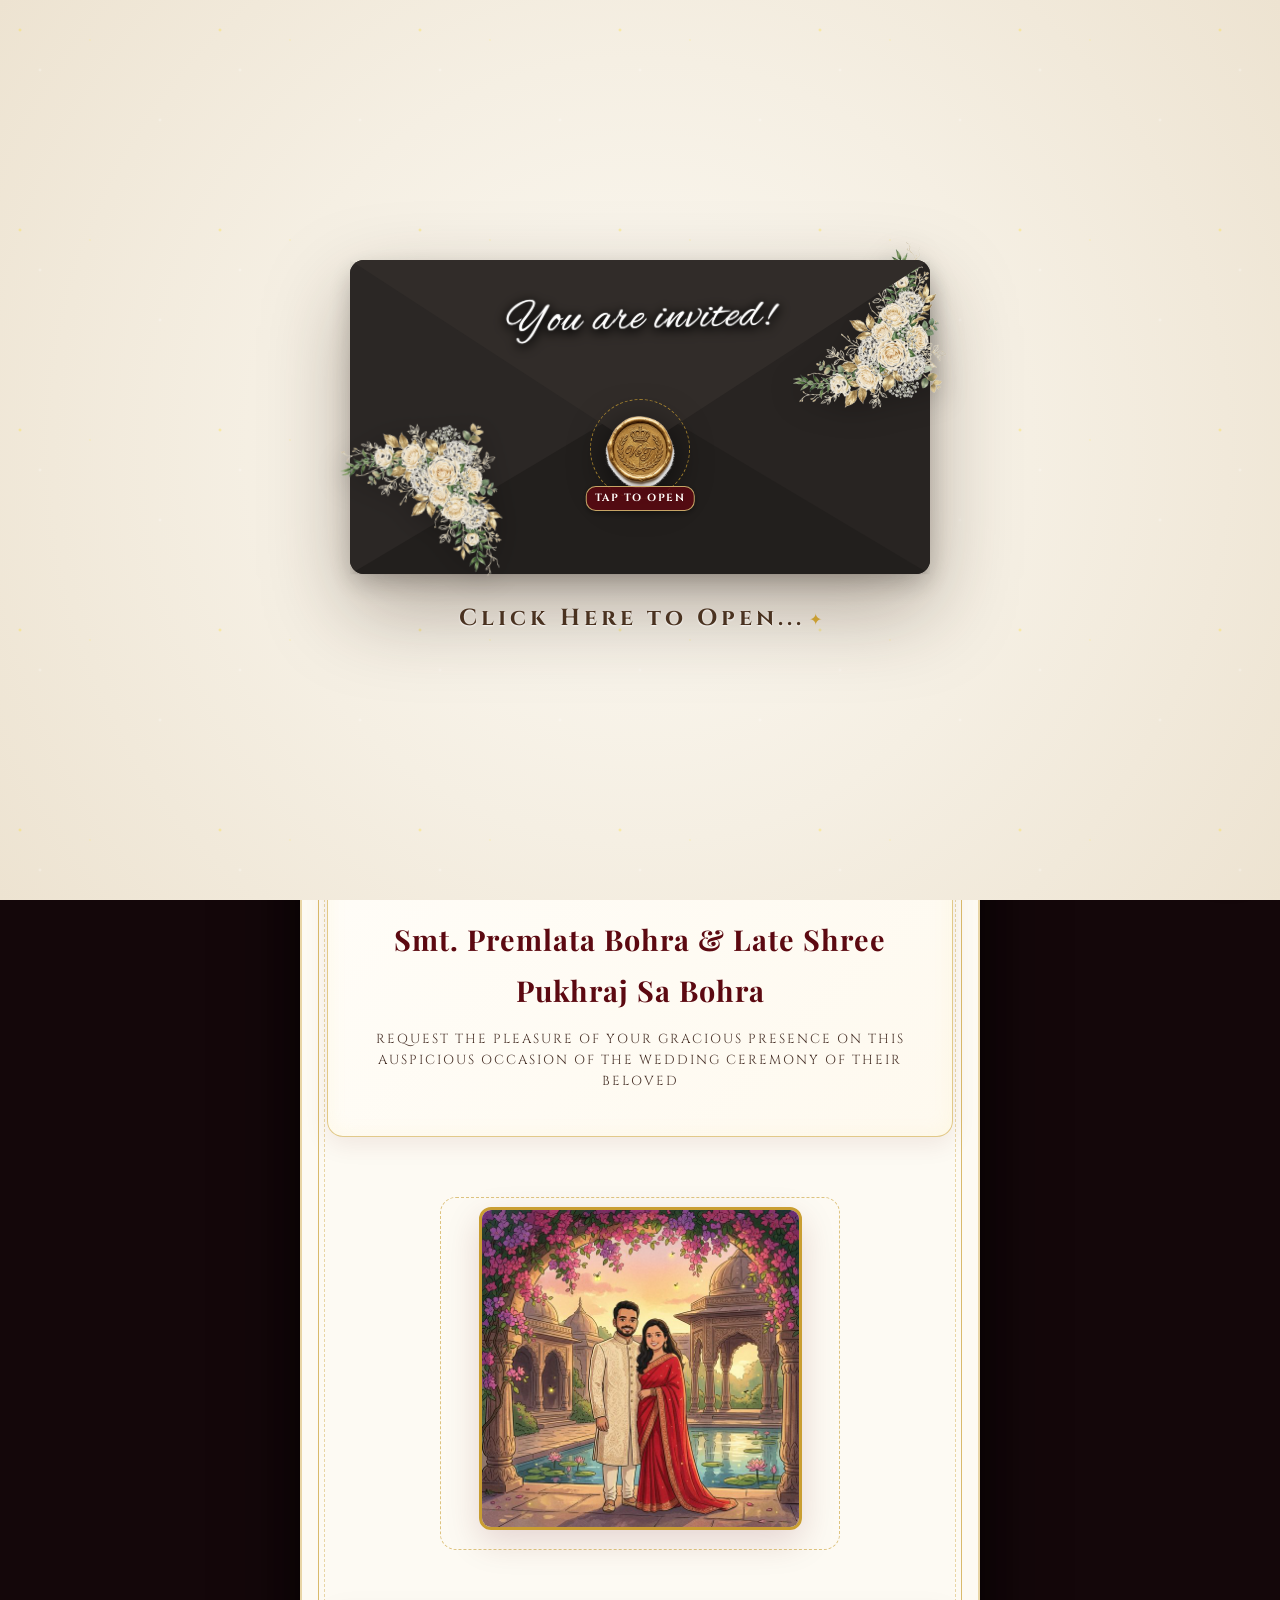
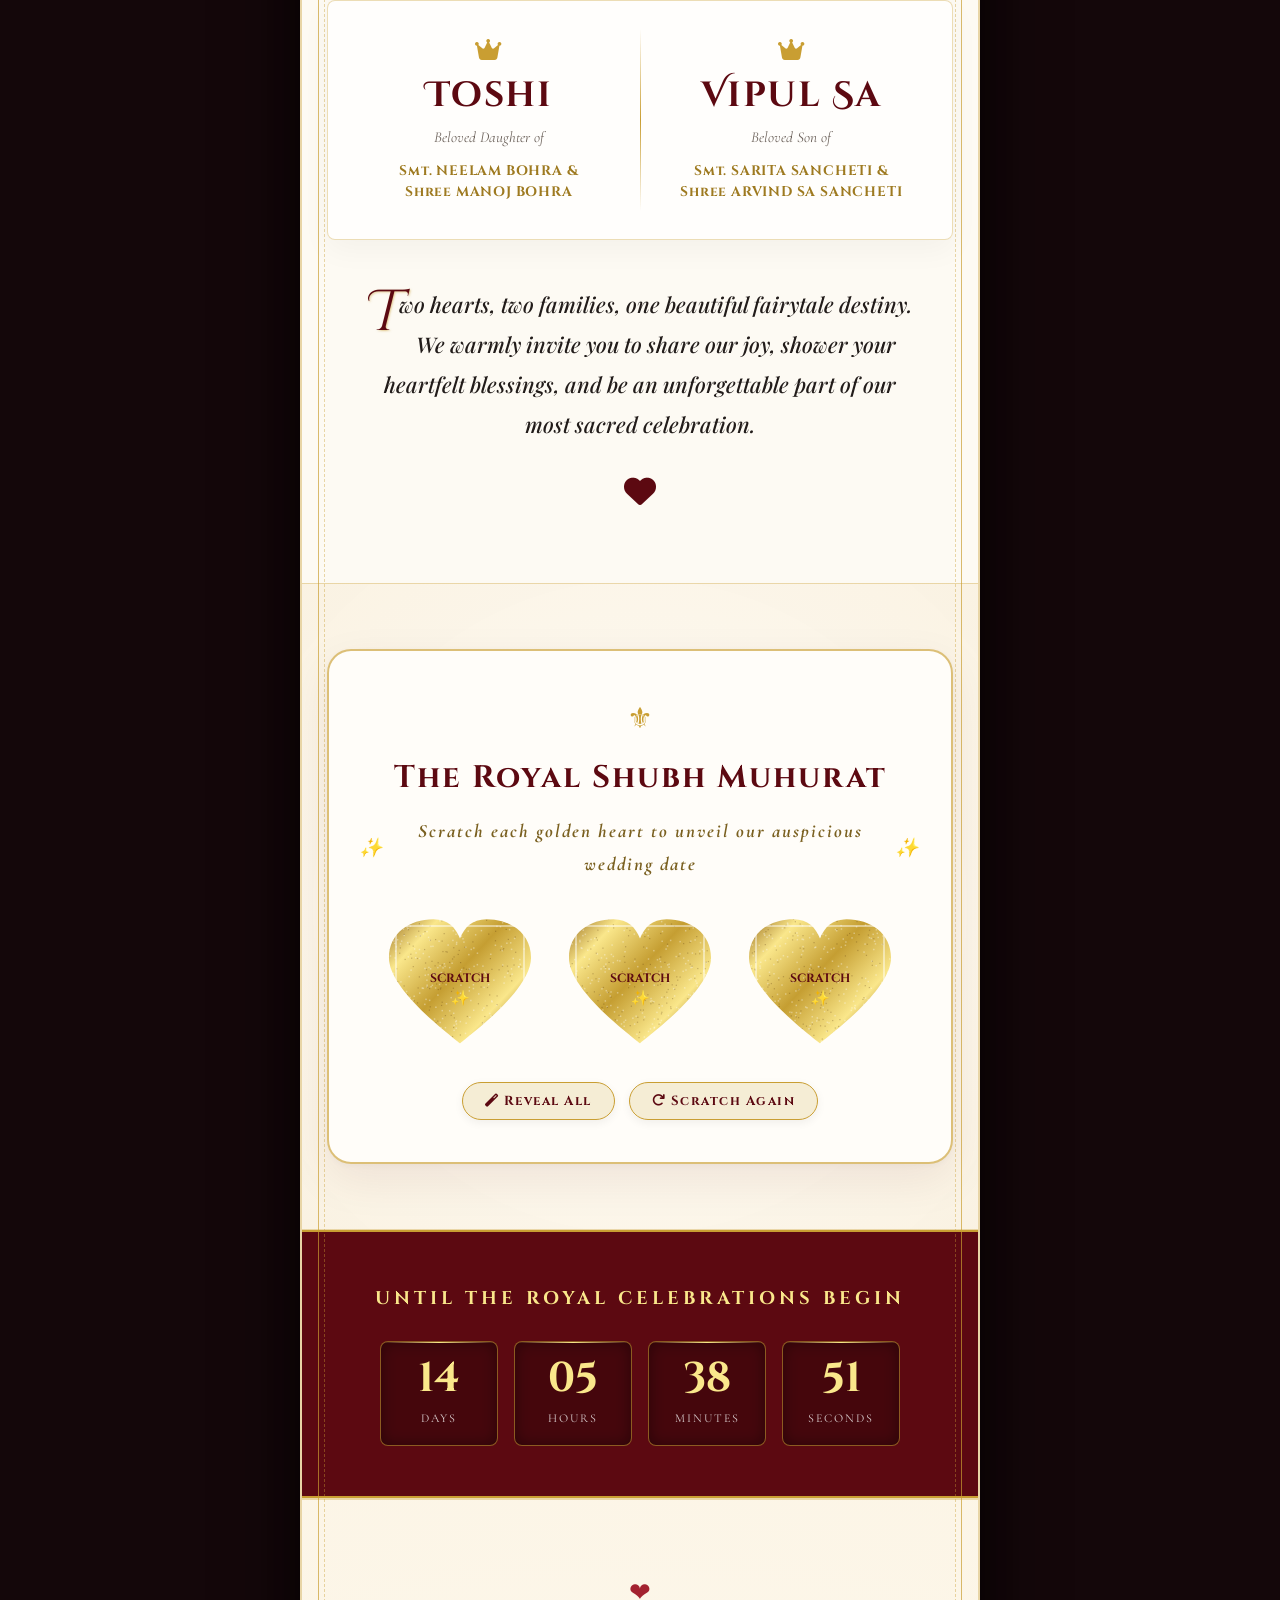
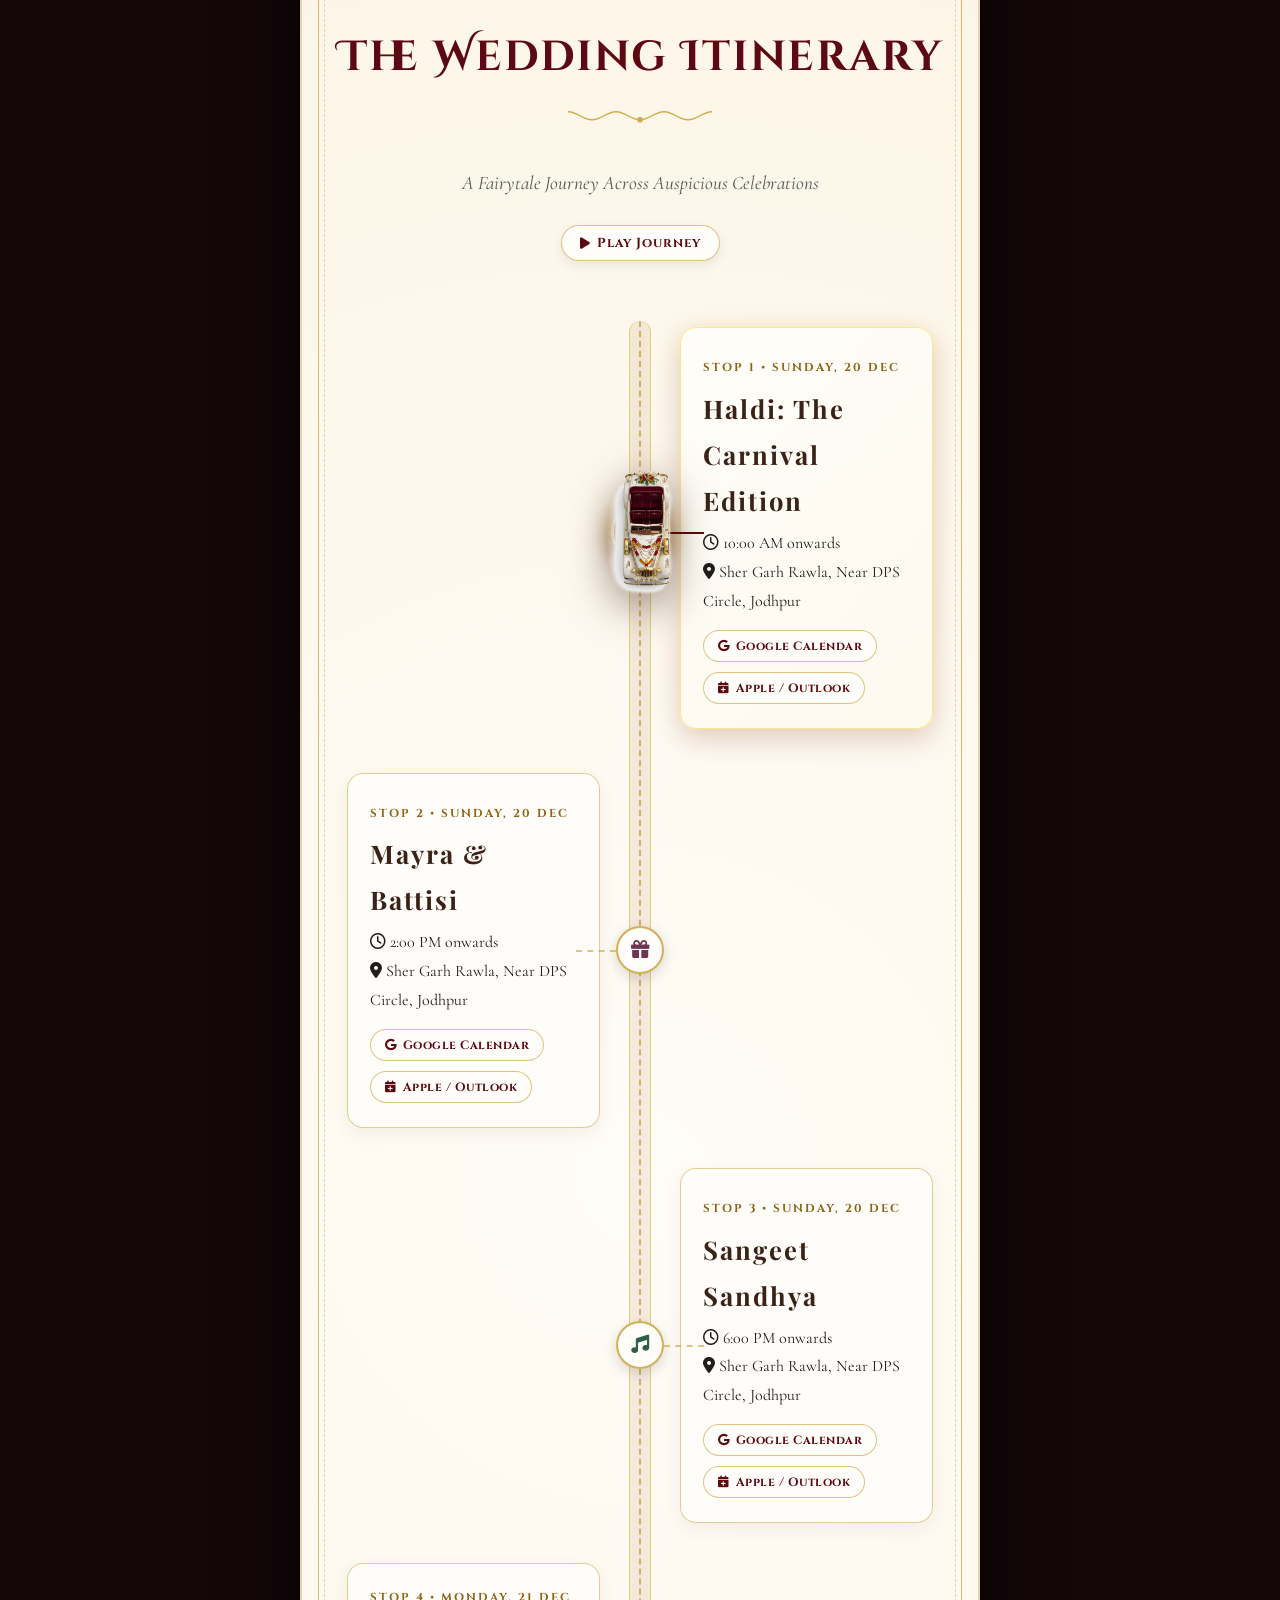
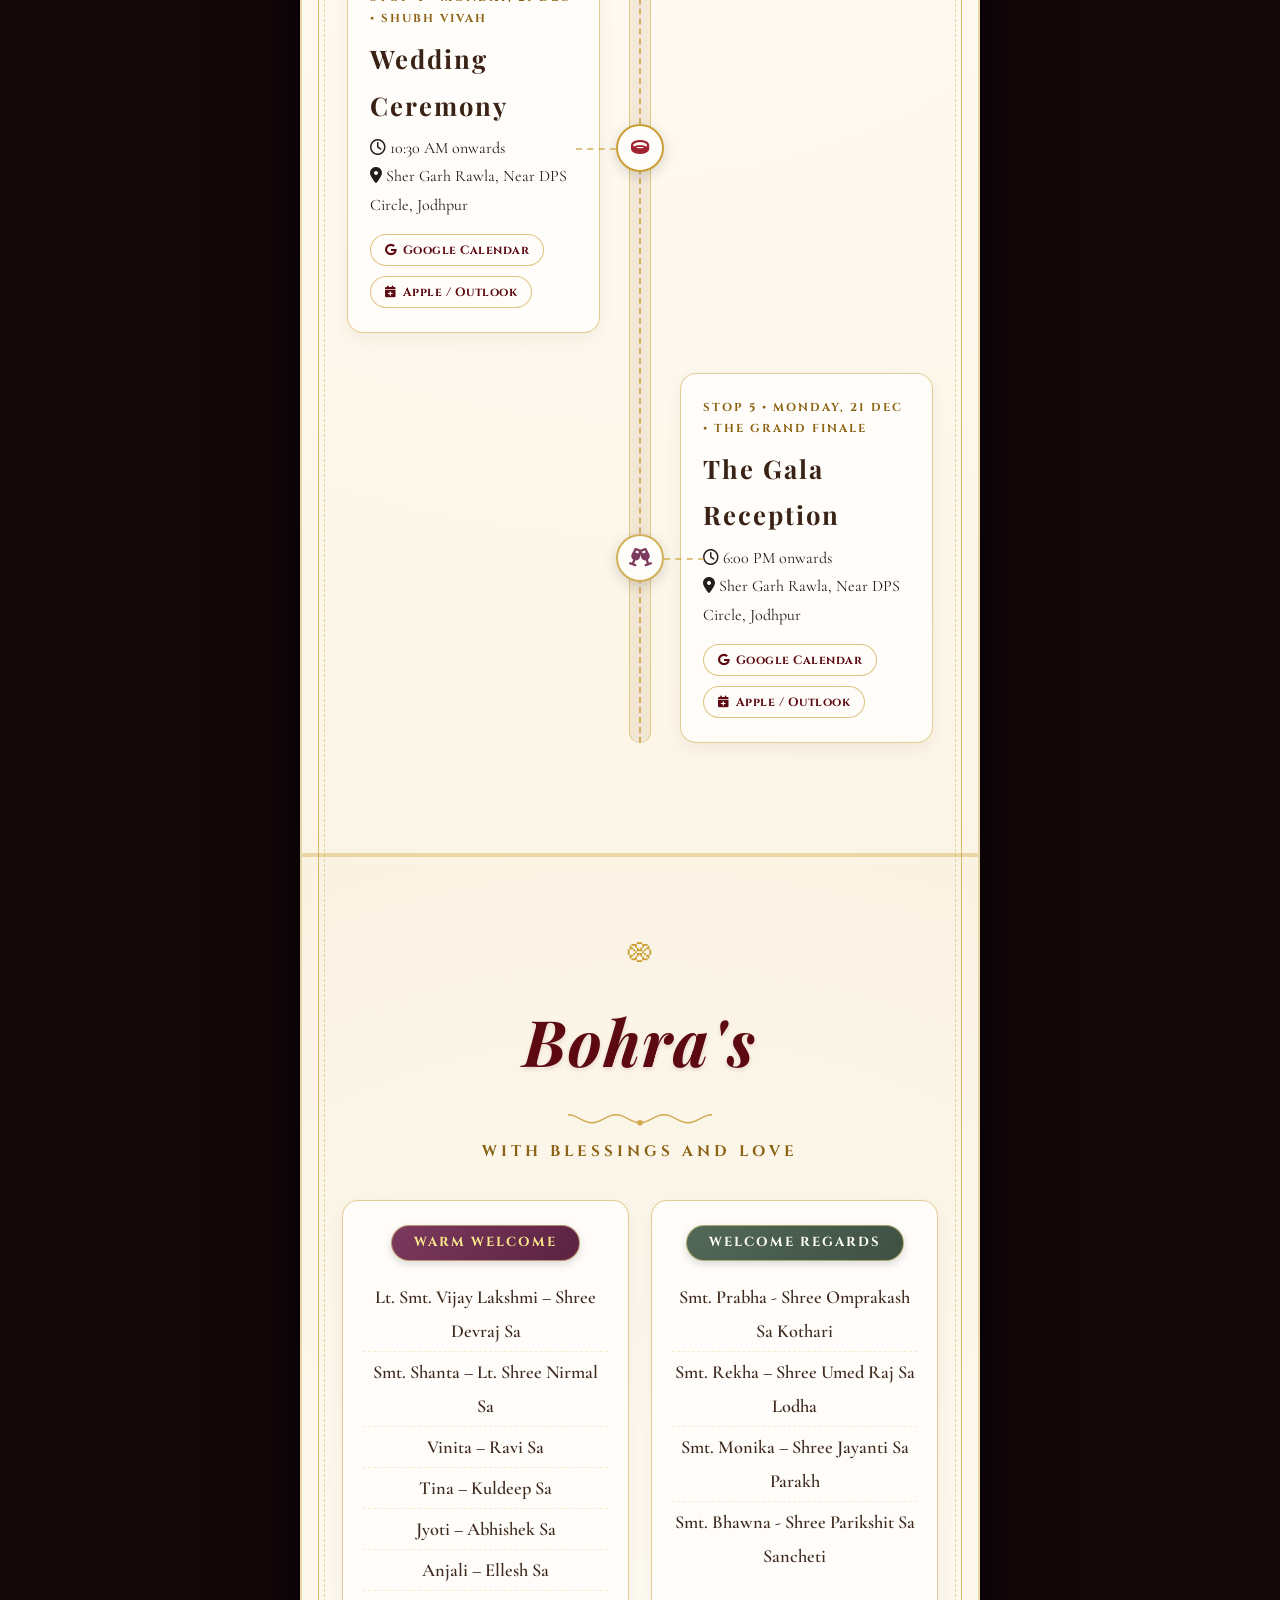
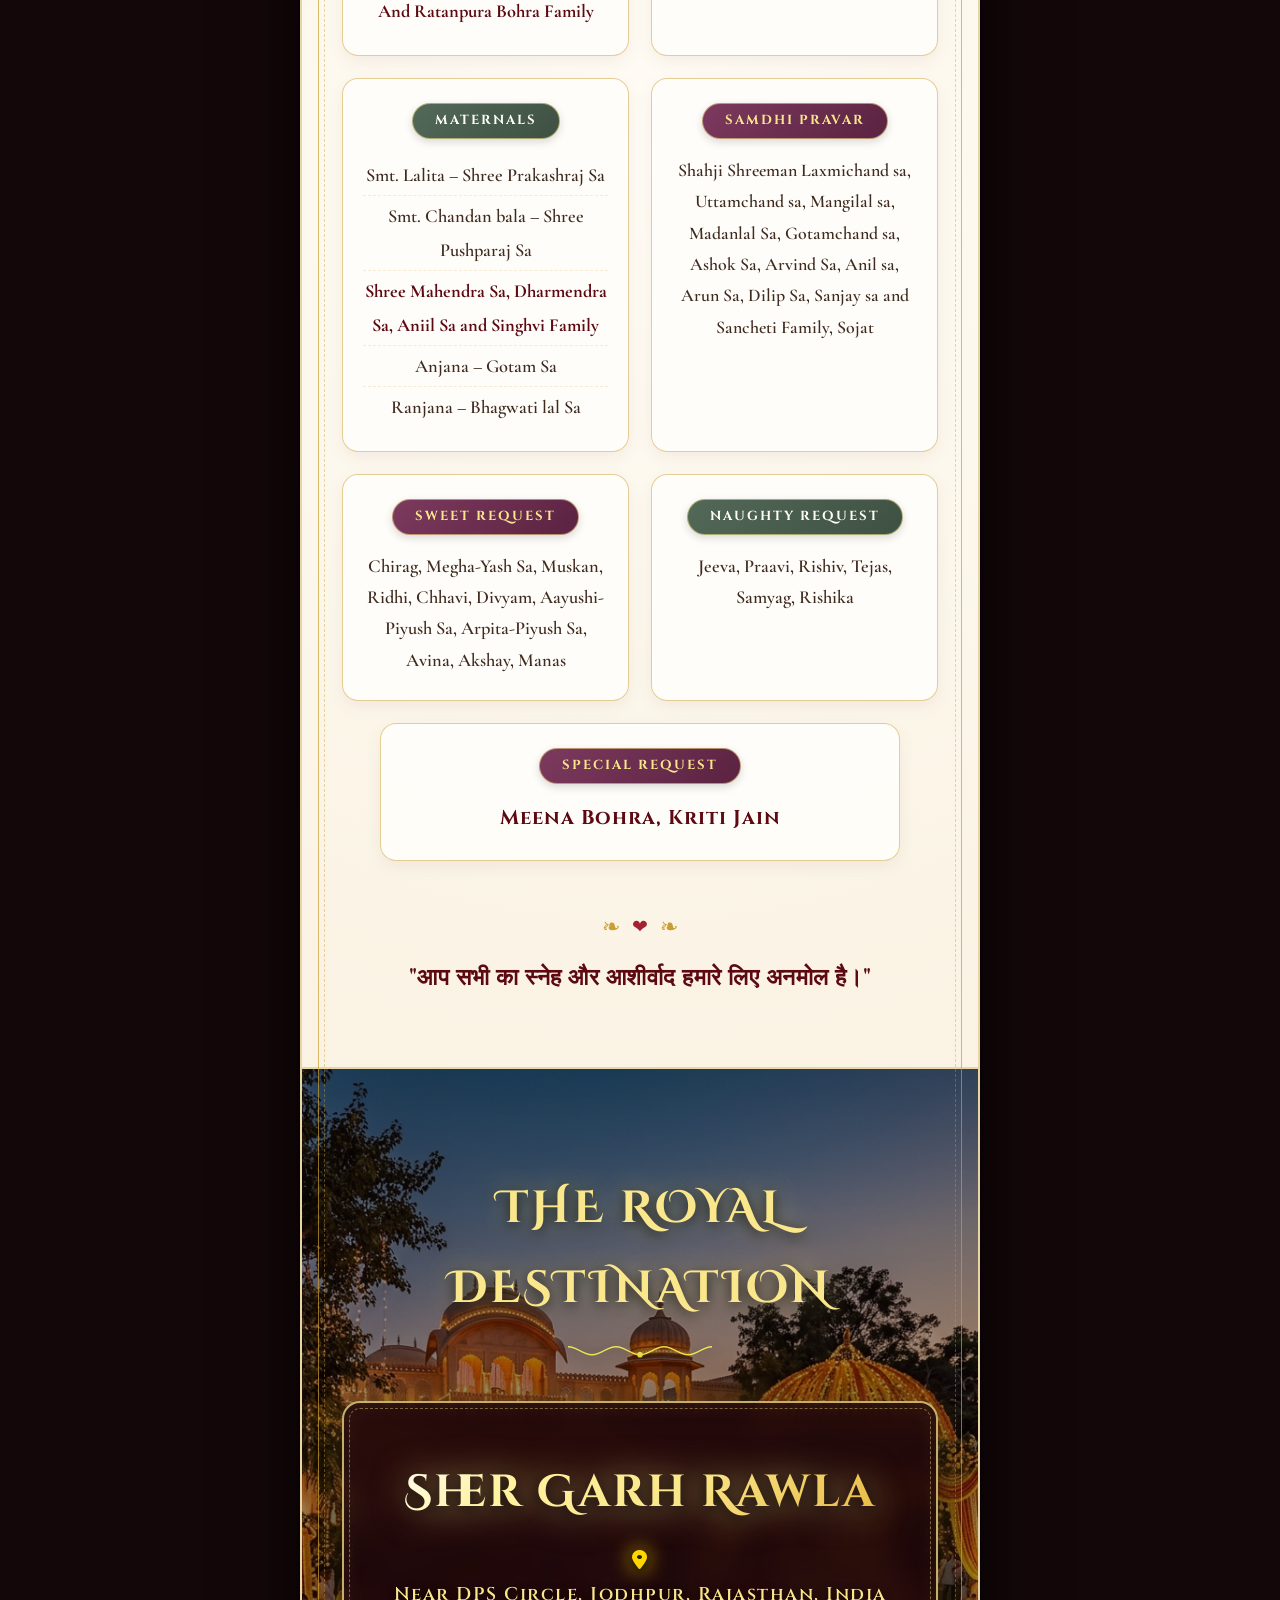
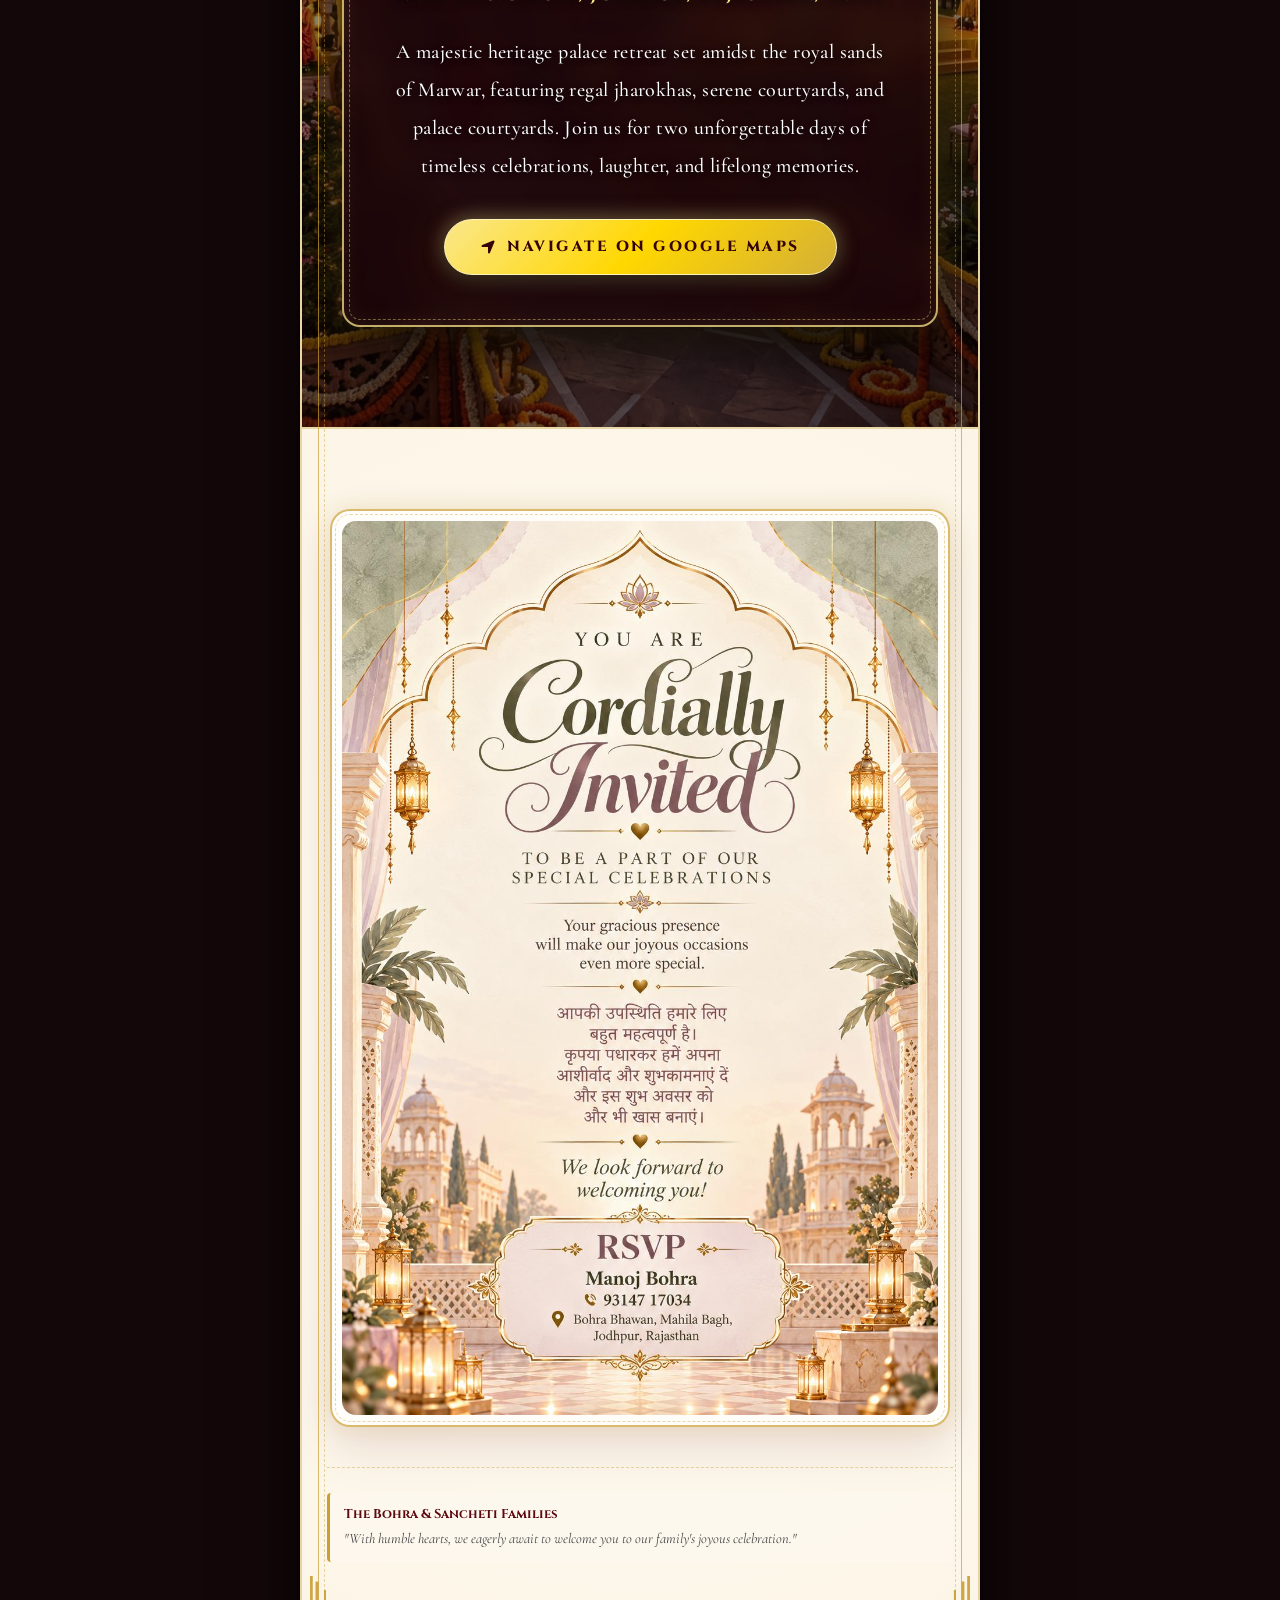
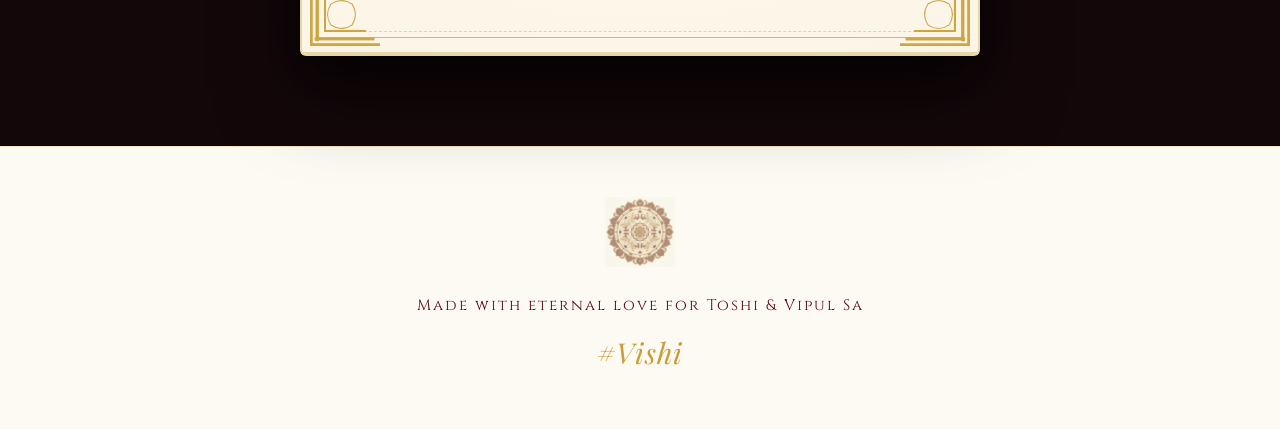
==== commit 8130caa1: "Fix parents proclamation CSS alignment, eliminate vertical drift, and balance role line breaks" ====
--- a/index.html
+++ b/index.html
@@ -22,7 +22,7 @@
     <link href="https://unpkg.com/aos@2.3.1/dist/aos.css" rel="stylesheet">
 
     <!-- Custom CSS -->
-    <link rel="stylesheet" href="static/invitation/css/royal_wedding.css?v=1.0">
+    <link rel="stylesheet" href="static/invitation/css/royal_wedding.css?v=1.1">
 
     <!-- FontAwesome Icons -->
     <link rel="stylesheet" href="https://cdnjs.cloudflare.com/ajax/libs/font-awesome/6.4.0/css/all.min.css">
@@ -189,9 +189,9 @@
                     <!-- Bride's Parents -->
                     <div class="parent-side" data-aos="fade-left" data-aos-duration="1000">
                         <div class="family-crest-badge"><i class="fas fa-crown"></i></div>
-                        <span class="role">Smt. NEELAM BOHRA & Shree MANOJ BOHRA</span>
-                        <span class="relation">Beloved Daughter</span>
                         <h3 class="candidate-name">Toshi</h3>
+                        <span class="relation">Beloved Daughter of</span>
+                        <span class="role">Smt. NEELAM BOHRA &amp;<br>Shree MANOJ BOHRA</span>
                     </div>
 
                     <div class="vertical-divider"></div>
@@ -199,9 +199,9 @@
                     <!-- Groom's Parents -->
                     <div class="parent-side" data-aos="fade-right" data-aos-duration="1000">
                         <div class="family-crest-badge"><i class="fas fa-crown"></i></div>
-                        <span class="role">Smt. SARITA SANCHETI & Shree ARVIND SA SANCHETI</span>
-                        <span class="relation">Beloved Son</span>
                         <h3 class="candidate-name">Vipul Sa</h3>
+                        <span class="relation">Beloved Son of</span>
+                        <span class="role">Smt. SARITA SANCHETI &amp;<br>Shree ARVIND SA SANCHETI</span>
                     </div>
                 </div>
 
@@ -335,13 +335,13 @@
 
                 <!-- Journey Navigation Controls -->
                 <div class="itinerary-controls" data-aos="fade-up" data-aos-delay="100">
-                    <button class="btn-itinerary-ctrl" onclick="driveCarPrev()" title="Previous Event">
+                    <!-- <button class="btn-itinerary-ctrl" onclick="driveCarPrev()" title="Previous Event">
                         <i class="fas fa-chevron-up"></i> Previous Event
                     </button>
                     <button class="btn-itinerary-ctrl btn-drive-next" onclick="driveCarNext()"
                         title="Drive Car to Next Event">
                         <i class="fas fa-car-side"></i> Drive to Next Event <i class="fas fa-arrow-down"></i>
-                    </button>
+                    </button> -->
                     <button class="btn-itinerary-ctrl btn-tour-toggle" id="btnTourMode" onclick="toggleAutoTour()"
                         title="Auto Tour Journey">
                         <i class="fas fa-play" id="tourIcon"></i> <span id="tourText">Play Journey</span>
@@ -376,7 +376,7 @@
                             </div>
                             <div class="timeline-card">
                                 <span class="timeline-badge">STOP 1 • SUNDAY, 20 DEC</span>
-                                <h3 class="timeline-event-title">Haldi & Carnival</h3>
+                                <h3 class="timeline-event-title">Haldi: The Carnival Edition</h3>
                                 <!-- <p class="timeline-quote">"Colors of love, laughter & new beginnings"</p> -->
                                 <div class="timeline-meta">
                                     <!-- <p class="meta-line"><i class="far fa-calendar-alt"></i> Sunday, 20th December 2026 -->
@@ -508,7 +508,7 @@
                             </div>
                             <div class="timeline-card">
                                 <span class="timeline-badge">STOP 5 • MONDAY, 21 DEC • THE GRAND FINALE</span>
-                                <h3 class="timeline-event-title">Grand Reception</h3>
+                                <h3 class="timeline-event-title">The Gala Reception</h3>
                                 <!-- <p class="timeline-quote">"An evening to cherish new beginnings together"</p> -->
                                 <div class="timeline-meta">
                                     <!-- <p class="meta-line"><i class="far fa-calendar-alt"></i> Monday, 21st December 2026 -->
@@ -599,7 +599,8 @@
                     <div class="royal-family-card card-mauve" data-aos="fade-up" data-aos-delay="250">
                         <div class="family-card-pill pill-mauve">SWEET REQUEST</div>
                         <p class="family-names-inline">
-                            Chirag, Muskan, Chhavi, Divyam, Aayushi-Piyush Sa, Arpita-Piyush Sa, Avina, Akshay, Manas
+                            Chirag, Megha-Yash Sa, Muskan, Ridhi, Chhavi, Divyam, Aayushi-Piyush Sa, Arpita-Piyush Sa,
+                            Avina, Akshay, Manas
                         </p>
                     </div>
 
@@ -691,14 +692,14 @@
                 </div> -->
                 </div>
 
-                <h3 class="section-title" style="font-size: 1.8rem; margin-top: 40px;">Royal Shubhkaamnayein</h3>
-                <div class="blessings-wall-container">
+                <!-- <h3 class="section-title" style="font-size: 1.8rem; margin-top: 40px;">Royal Shubhkaamnayein</h3> -->
+                <!-- <div class="blessings-wall-container">
                     <p style="font-size: 1.05rem; color: #555; margin-bottom: 15px;">
                         Send your auspicious wishes and generate your personalized Royal Shahi Entry Pass.
-                    </p>
-
-                    <!-- Quick Blessing Selection Pills -->
-                    <div class="blessings-presets">
+                    </p> -->
+
+                <!-- Quick Blessing Selection Pills -->
+                <!-- <div class="blessings-presets">
                         <button class="blessing-pill"
                             onclick="selectBlessingPill(this, 'May your love shine brighter than gold for seven lifetimes!')">
                             ✨ Eternal Love & Prosperity
@@ -711,10 +712,10 @@
                             onclick="selectBlessingPill(this, 'Jugal Jodi Amar Rahe! Wishing you endless bliss and togetherness.')">
                             ⚜ Jugal Jodi Amar Rahe
                         </button>
-                    </div>
-
-                    <!-- Input Fields -->
-                    <div class="blessing-input-group">
+                    </div> -->
+
+                <!-- Input Fields -->
+                <!-- <div class="blessing-input-group">
                         <input type="text" id="guest-name-input" placeholder="Your Name / Family Name" required>
                         <select id="guest-count-select"
                             style="width:100%; padding:12px 15px; border:1px solid rgba(201,158,50,0.4); border-radius:6px; background:#fffdf9; margin-bottom:12px; font-family:inherit;">
@@ -727,8 +728,8 @@
                             placeholder="Write your heartfelt blessing or royal prayer for Toshi & Vipul Sa..."></textarea>
                     </div>
 
-                    <div style="display:flex; justify-content:center; gap:12px; flex-wrap:wrap;">
-                        <button class="btn-send-blessing" onclick="submitRoyalBlessing(event)">
+                    <div style="display:flex; justify-content:center; gap:12px; flex-wrap:wrap;"> -->
+                <!-- <button class="btn-send-blessing" onclick="submitRoyalBlessing(event)">
                             <i class="fas fa-heart"></i> Send Royal Blessing
                         </button>
                         <button class="btn-send-blessing"
@@ -736,35 +737,35 @@
                             onclick="openRoyalPassModal(event)">
                             <i class="fas fa-ticket-alt"></i> Generate Royal Shahi Pass
                         </button>
-                    </div>
-
-                    <!-- Live Stream of Sent Blessings -->
-                    <div class="sent-blessings-stream" id="sent-blessings-stream">
-                        <div class="sent-blessing-card">
-                            <div class="sent-blessing-author">The Bohra & Sancheti Families</div>
-                            <div class="sent-blessing-text">"With humble hearts, we eagerly await to welcome you to our
-                                family's joyous celebration."</div>
-                        </div>
-                    </div>
-                </div>
-            </div>
-        </section>
-
-        <!-- ==========================================================================
+                    </div> -->
+
+                <!-- Live Stream of Sent Blessings -->
+                <div class="sent-blessings-stream" id="sent-blessings-stream">
+                    <div class="sent-blessing-card">
+                        <div class="sent-blessing-author">The Bohra & Sancheti Families</div>
+                        <div class="sent-blessing-text">"With humble hearts, we eagerly await to welcome you to our
+                            family's joyous celebration."</div>
+                    </div>
+                </div>
+            </div>
+    </div>
+    </section>
+
+    <!-- ==========================================================================
              FOOTER
              ========================================================================== -->
-        <footer class="footer">
-            <div class="container">
-                <div class="mandala-bottom">
-                    <img src="static/invitation/images/pattern.png" alt="Pattern">
-                </div>
-                <p
-                    style="font-family: 'Cinzel', serif; letter-spacing: 2px; color: var(--primary-color); font-size: 0.95rem;">
-                    Made with eternal love for Toshi & Vipul Sa
-                </p>
-                <p class="tagline">#Vishi</p>
-            </div>
-        </footer>
+    <footer class="footer">
+        <div class="container">
+            <div class="mandala-bottom">
+                <img src="static/invitation/images/pattern.png" alt="Pattern">
+            </div>
+            <p
+                style="font-family: 'Cinzel', serif; letter-spacing: 2px; color: var(--primary-color); font-size: 0.95rem;">
+                Made with eternal love for Toshi & Vipul Sa
+            </p>
+            <p class="tagline">#Vishi</p>
+        </div>
+    </footer>
 
     </div> <!-- End of Card Wrapper -->
 
--- a/static/invitation/css/royal_wedding.css
+++ b/static/invitation/css/royal_wedding.css
@@ -816,6 +816,7 @@
 }
 
 .hero-content {
+    top: 18%;
     position: relative;
     z-index: 2;
     background: transparent;
@@ -862,6 +863,7 @@
 }
 
 .shree-ganesh {
+    padding: 5px;
     color: #5c0911;
     font-size: 0.62rem;
     letter-spacing: 1px;
@@ -874,12 +876,14 @@
 }
 
 .sub-title {
+    padding-top: 5px;
+    padding-bottom: 10px;
     font-size: clamp(0.42rem, 1.2vw, 0.55rem);
     letter-spacing: 0.6px;
     text-transform: uppercase;
     margin: 0 auto 2px auto;
-    padding-left: 25px;
-    padding-right: 25px;
+    padding-left: 40px;
+    padding-right: 40px;
     box-sizing: border-box;
     color: #3a141a;
     font-weight: 700;
@@ -931,10 +935,12 @@
 }
 
 .hero-auspicious-tag {
+    padding-left: 65px;
+    padding-right: 70px;
+    padding-top: 20px;
     display: block;
     width: 100%;
     margin: 3px auto 0 auto;
-    padding: 0;
     background: none !important;
     border: none !important;
     box-shadow: none !important;
@@ -1012,11 +1018,11 @@
     justify-content: space-between;
     align-items: stretch;
     margin: 35px auto 45px auto;
-    max-width: 600px;
-    background: rgba(255, 255, 255, 0.7);
+    max-width: 640px;
+    background: rgba(255, 255, 255, 0.75);
     border: 1px solid rgba(201, 158, 50, 0.35);
     border-radius: 8px;
-    padding: 30px 20px;
+    padding: 28px 20px;
     box-shadow: 0 10px 30px rgba(0, 0, 0, 0.04);
 }
 
@@ -1024,43 +1030,67 @@
     flex: 1;
     display: flex;
     flex-direction: column;
-    justify-content: center;
-    padding: 10px;
+    justify-content: flex-start;
+    align-items: center;
+    text-align: center;
+    padding: 5px 10px;
+    box-sizing: border-box;
 }
 
 .family-crest-badge {
     font-size: 1.5rem;
     color: var(--secondary-color);
-    margin-bottom: 10px;
-}
-
-.role {
-    font-family: 'Cinzel', serif;
-    font-size: 0.95rem;
-    font-weight: 700;
-    letter-spacing: 1.5px;
-    color: var(--text-gold);
-    line-height: 1.5;
-}
-
-.relation {
-    font-style: italic;
-    font-size: 0.88rem;
-    color: #6d635c;
-    margin: 10px 0;
+    height: 30px;
+    display: flex;
+    align-items: center;
+    justify-content: center;
+    margin-bottom: 8px;
 }
 
 .candidate-name {
     font-family: 'Cinzel Decorative', cursive;
     color: var(--primary-color);
-    font-size: 2.3rem;
-    margin-top: 5px;
+    font-size: clamp(1.85rem, 3.8vw, 2.2rem);
+    height: 48px;
+    display: flex;
+    align-items: center;
+    justify-content: center;
+    margin: 0 0 6px 0;
+    white-space: nowrap;
+    letter-spacing: 1.5px;
+}
+
+.relation {
+    font-family: 'Cormorant Garamond', serif;
+    font-style: italic;
+    font-size: 0.95rem;
+    color: #6d635c;
+    height: 24px;
+    display: flex;
+    align-items: center;
+    justify-content: center;
+    margin: 0 0 8px 0;
+}
+
+.role {
+    font-family: 'Cinzel', serif;
+    font-size: clamp(0.74rem, 1.55vw, 0.86rem);
+    font-weight: 700;
+    letter-spacing: 0.8px;
+    color: var(--text-gold);
+    line-height: 1.5;
+    height: 48px;
+    display: flex;
+    flex-direction: column;
+    justify-content: center;
+    align-items: center;
+    white-space: nowrap;
 }
 
 .vertical-divider {
     width: 1px;
     background: linear-gradient(to bottom, transparent, var(--secondary-color), transparent);
-    margin: 0 15px;
+    margin: 0 10px;
 }
 
 /* Couple Illustration Frame */
@@ -4468,14 +4498,17 @@
         transform: rotateX(0deg);
         z-index: 8;
     }
+
     49.9% {
         transform: rotateX(90deg);
         z-index: 8;
     }
+
     50% {
         transform: rotateX(90deg);
         z-index: 1;
     }
+
     100% {
         transform: rotateX(180deg);
         z-index: 1;
@@ -4733,8 +4766,10 @@
    ========================================================================== */
 
 @media (max-width: 768px) {
+
     /* 1. Global Box Sizing & Overflow Prevention */
-    html, body {
+    html,
+    body {
         max-width: 100% !important;
         overflow-x: hidden !important;
     }
@@ -4764,7 +4799,7 @@
         transition: opacity 0.6s ease !important;
     }
 
-                /* 2. Hero Section (Shree Ganesh & Proclamation - Top 20%, 45% Width & Reduced Height) */
+    /* 2. Hero Section (Shree Ganesh & Proclamation - Top 20%, 45% Width & Reduced Height) */
     .hero {
         min-height: auto !important;
         aspect-ratio: 1 / 1 !important;
@@ -4938,9 +4973,26 @@
         display: none !important;
     }
 
+    .family-crest-badge {
+        height: auto !important;
+        margin-bottom: 6px !important;
+    }
+
     .candidate-name {
         font-size: 2.1rem !important;
-        margin: 6px 0 !important;
+        height: auto !important;
+        margin: 4px 0 !important;
+    }
+
+    .relation {
+        height: auto !important;
+        margin: 4px 0 !important;
+    }
+
+    .role {
+        height: auto !important;
+        font-size: clamp(0.74rem, 3.2vw, 0.9rem) !important;
+        white-space: normal !important;
     }
 
     .romantic-quote {
@@ -5304,4 +5356,4 @@
     .pass-guest-name {
         font-size: 1.35rem !important;
     }
-}
+}
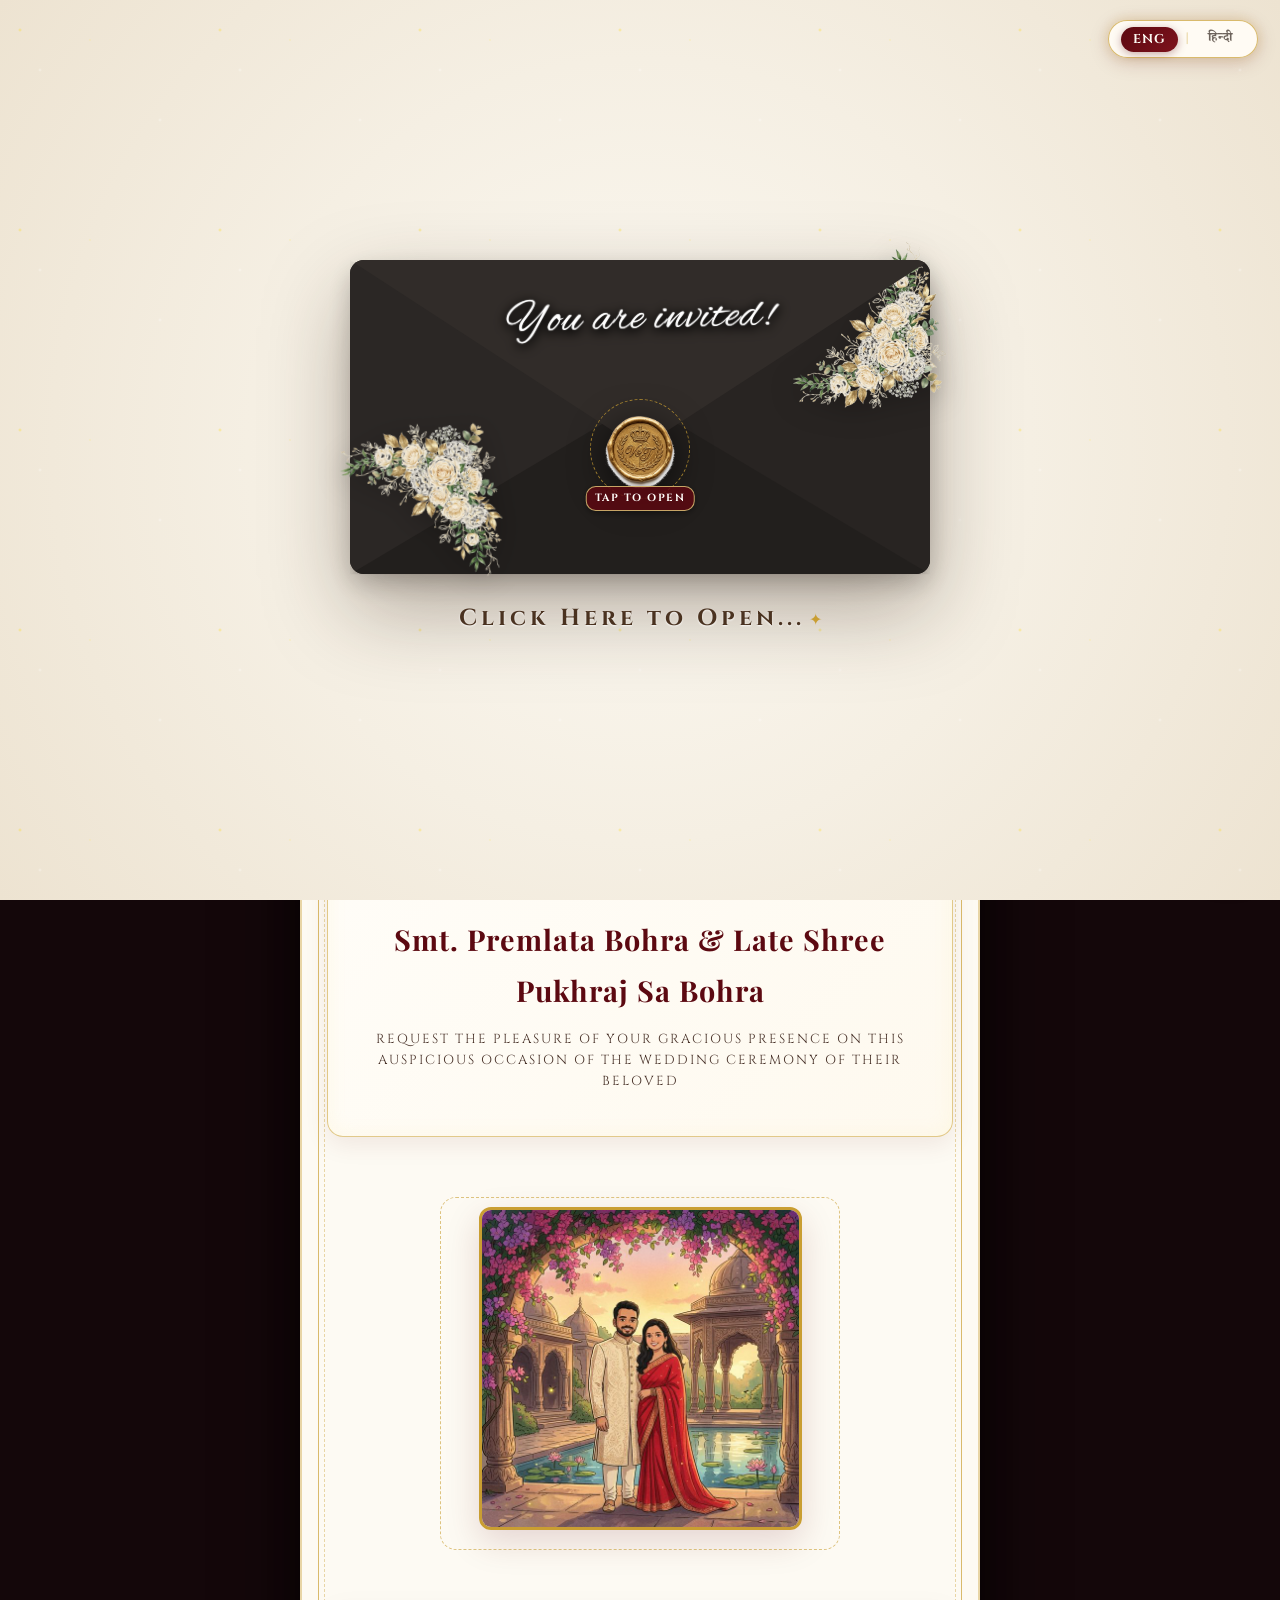
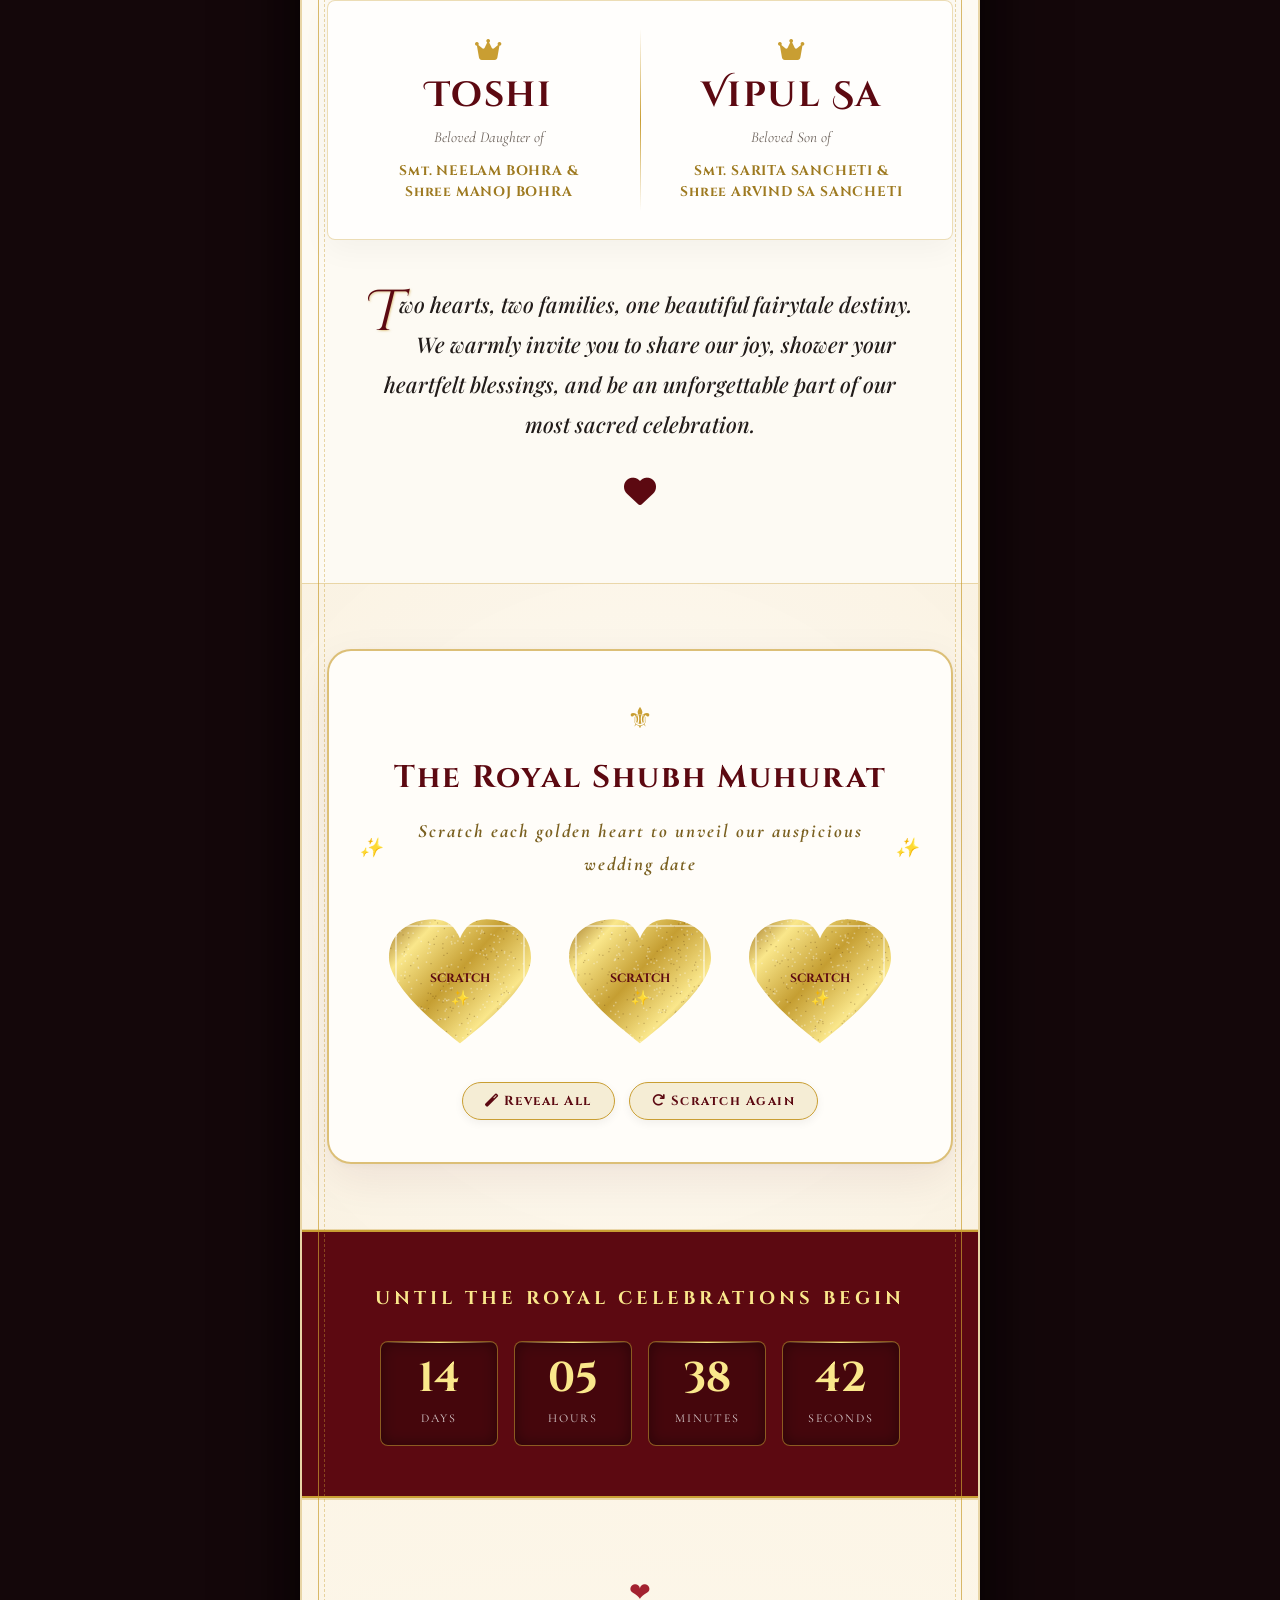
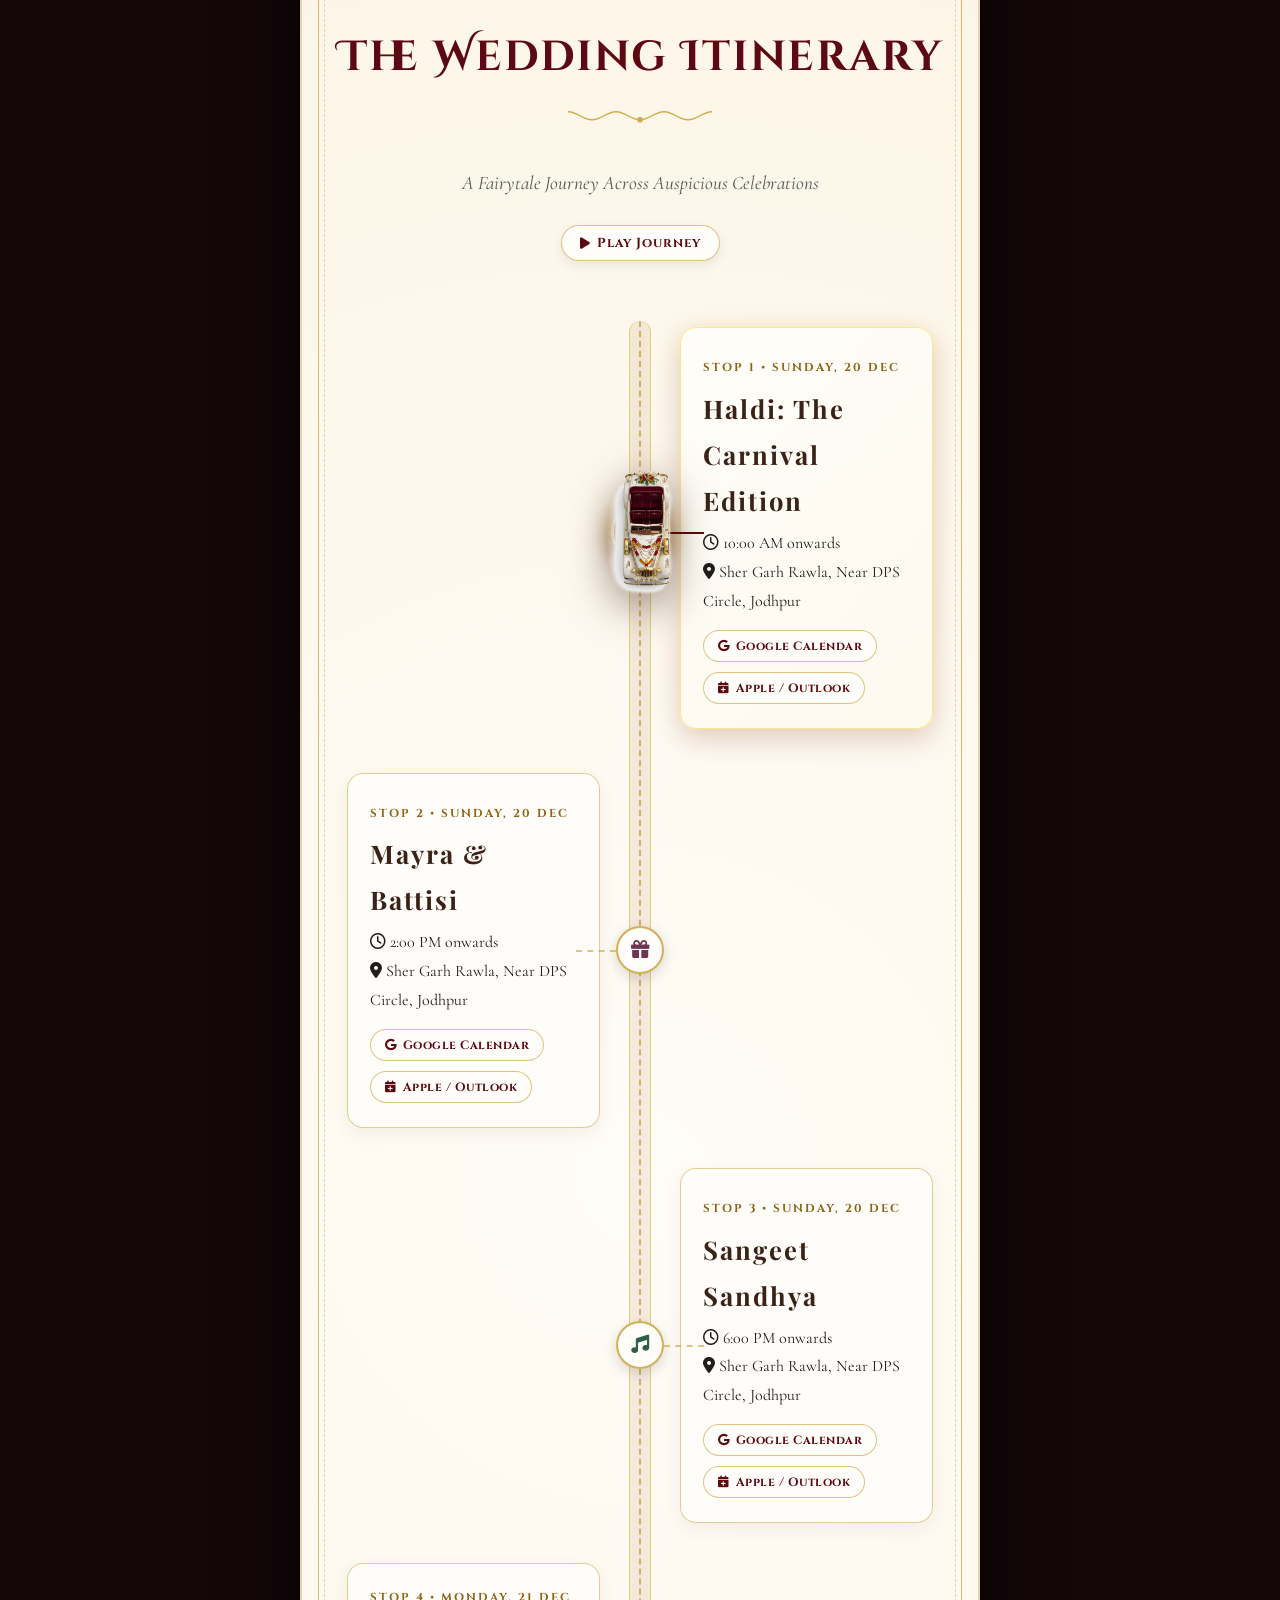
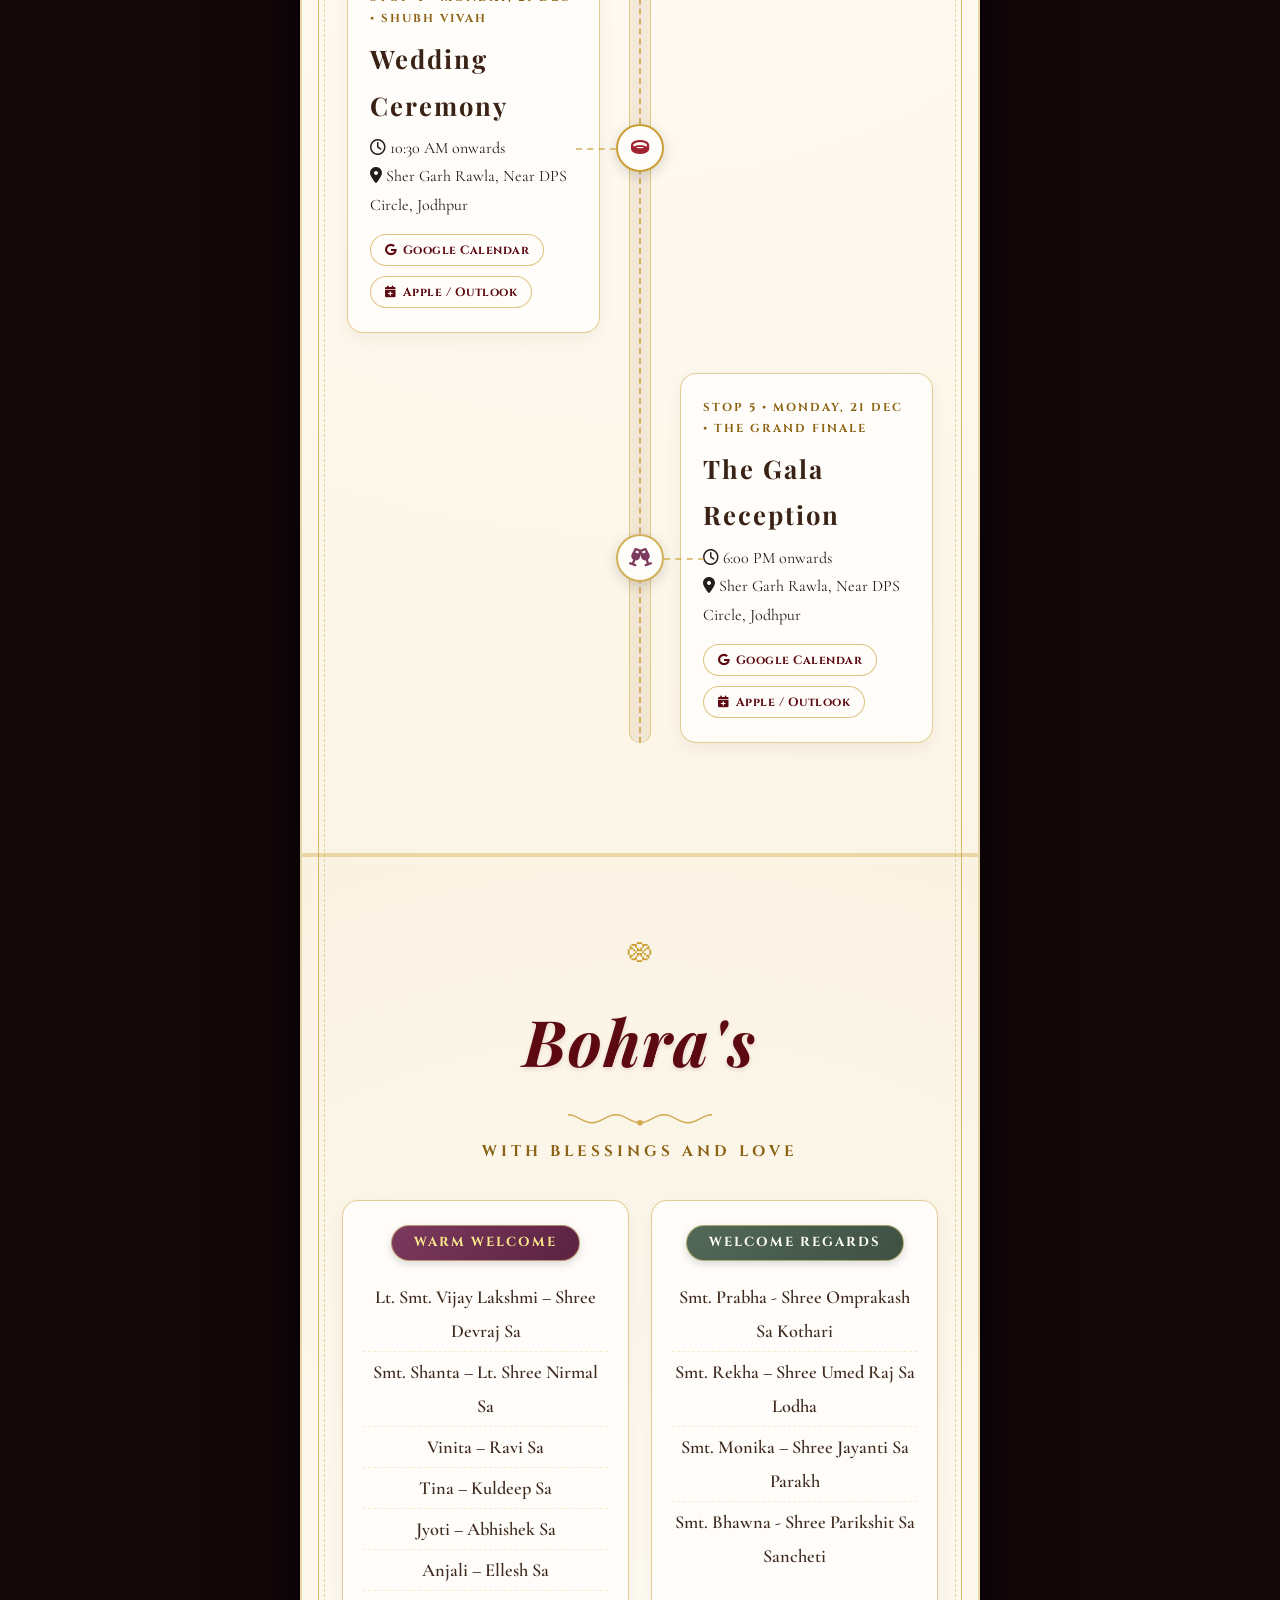
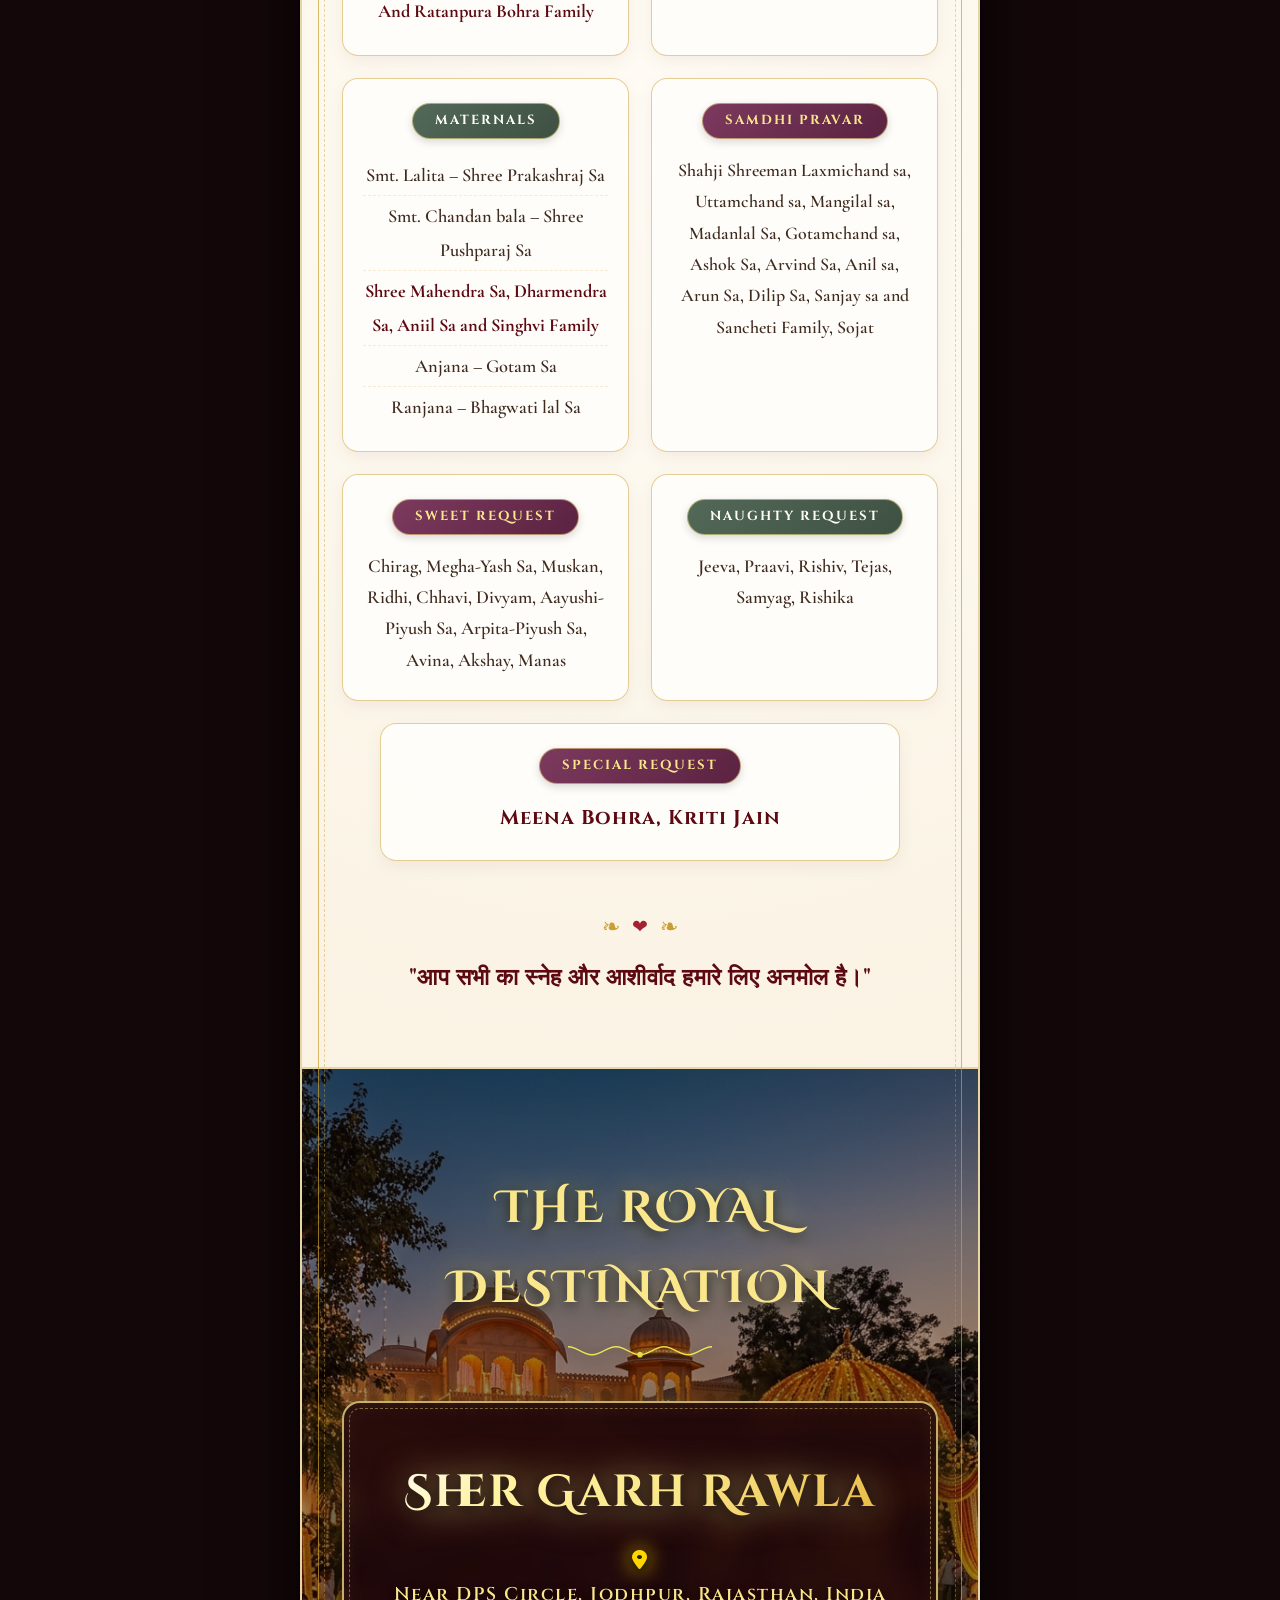
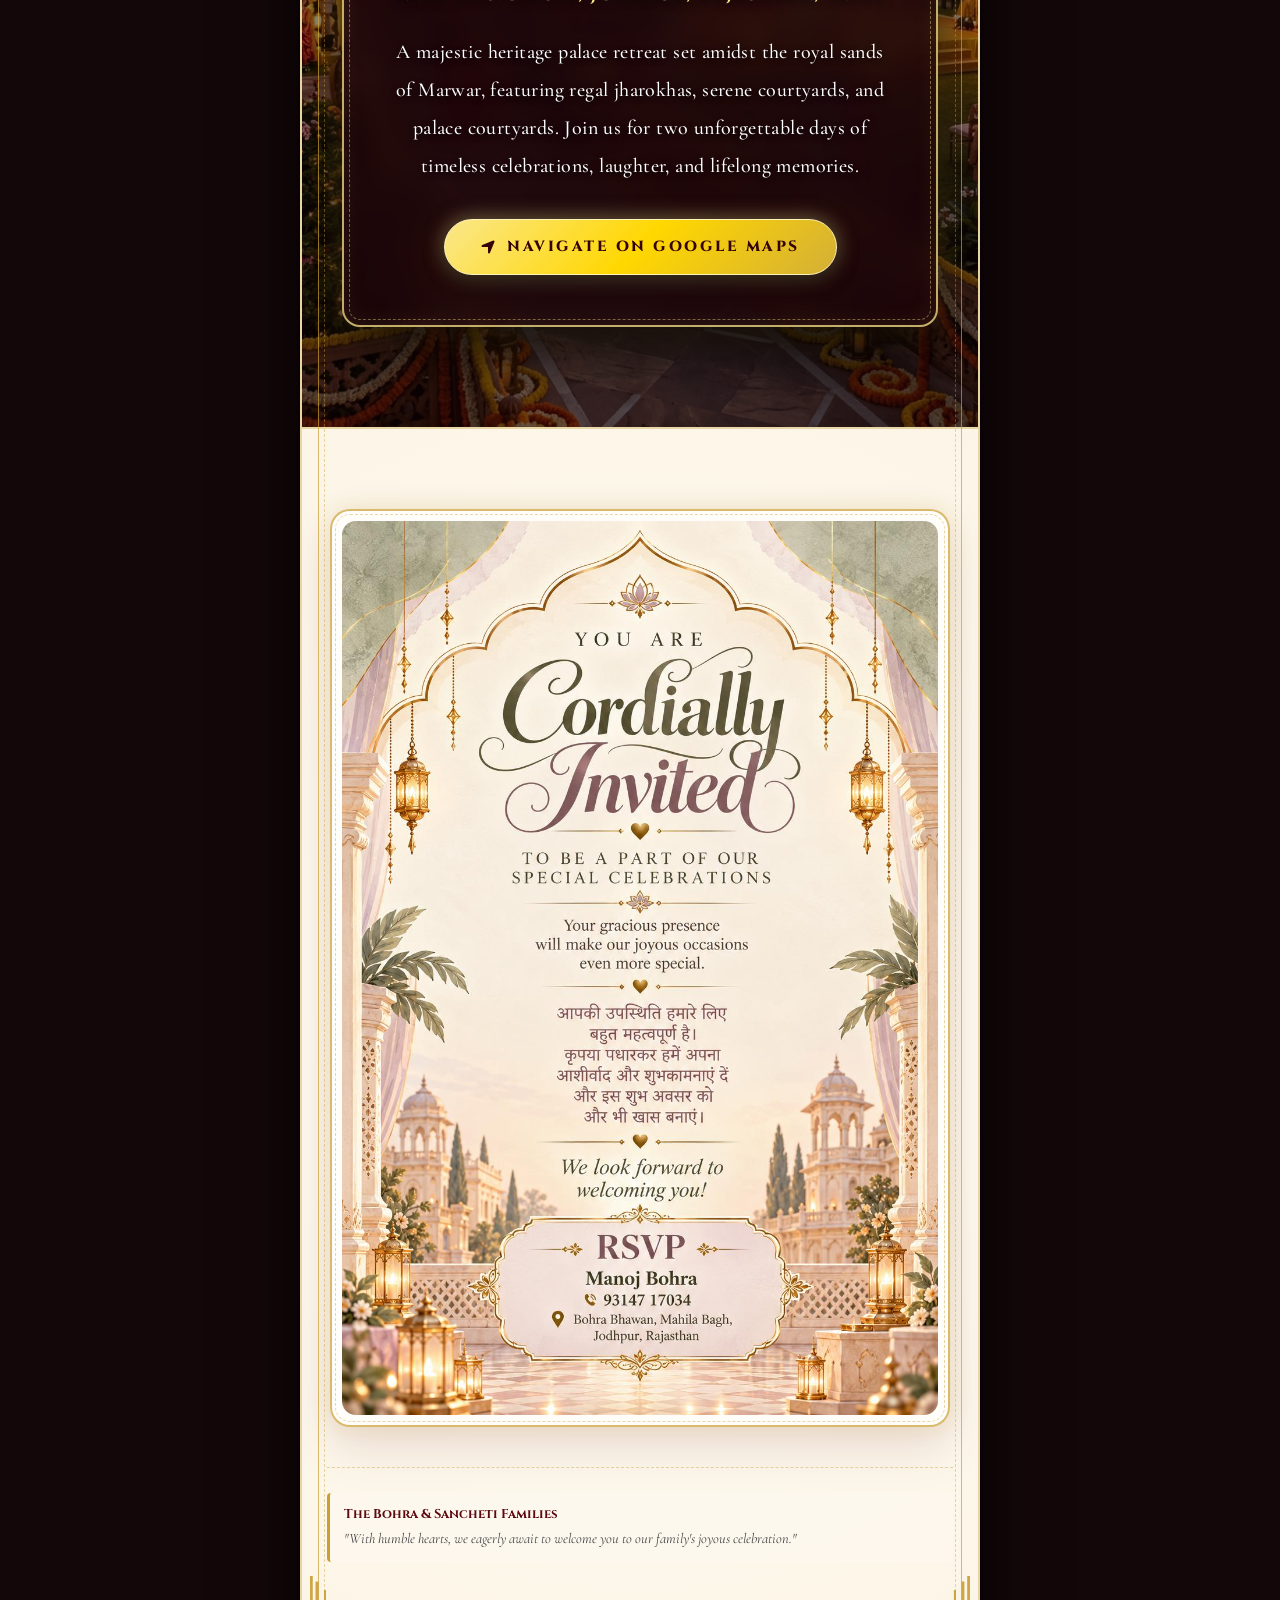
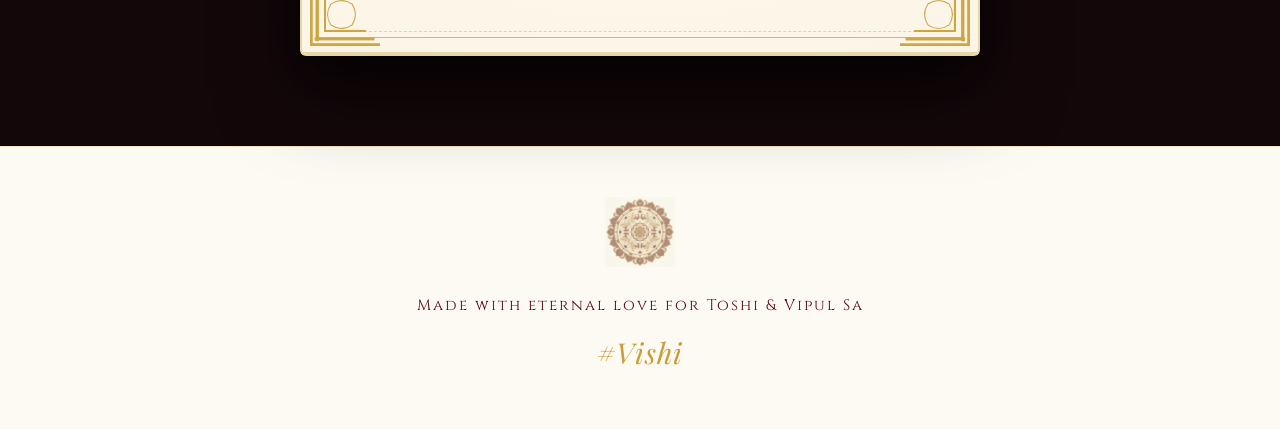
==== commit 843b293d: "Add royal bilingual English/Hindi translation toggle and Devanagari typography" ====
--- a/index.html
+++ b/index.html
@@ -15,20 +15,27 @@
     <link rel="preconnect" href="https://fonts.googleapis.com">
     <link rel="preconnect" href="https://fonts.gstatic.com" crossorigin>
     <link
-        href="https://fonts.googleapis.com/css2?family=Alex+Brush&family=Great+Vibes&family=Cormorant+Garamond:ital,wght@0,300;0,400;0,500;0,600;0,700;1,400&family=Cinzel:wght@400;600;700;800;900&family=Cinzel+Decorative:wght@400;700;900&family=Playfair+Display:ital,wght@0,400;0,600;0,700;1,400;1,600&display=swap"
+        href="https://fonts.googleapis.com/css2?family=Alex+Brush&family=Great+Vibes&family=Cormorant+Garamond:ital,wght@0,300;0,400;0,500;0,600;0,700;1,400&family=Cinzel:wght@400;600;700;800;900&family=Cinzel+Decorative:wght@400;700;900&family=Playfair+Display:ital,wght@0,400;0,600;0,700;1,400;1,600&family=Rozha+One&family=Noto+Serif+Devanagari:wght@400;500;600;700;800&display=swap"
         rel="stylesheet">
 
     <!-- AOS Library -->
     <link href="https://unpkg.com/aos@2.3.1/dist/aos.css" rel="stylesheet">
 
     <!-- Custom CSS -->
-    <link rel="stylesheet" href="static/invitation/css/royal_wedding.css?v=1.1">
+    <link rel="stylesheet" href="static/invitation/css/royal_wedding.css?v=1.2">
 
     <!-- FontAwesome Icons -->
     <link rel="stylesheet" href="https://cdnjs.cloudflare.com/ajax/libs/font-awesome/6.4.0/css/all.min.css">
 </head>
 
 <body>
+    <!-- Royal Language Switcher Pill (ENG | हिन्दी) -->
+    <div class="royal-lang-pill-container" id="royalLangPill" title="भाषा बदलें / Change Language">
+        <button class="royal-lang-btn active" id="lang-pill-en" onclick="setLanguage('en')">ENG</button>
+        <span class="royal-lang-sep">|</span>
+        <button class="royal-lang-btn" id="lang-pill-hi" onclick="setLanguage('hi')">हिन्दी</button>
+    </div>
+
     <!-- Global Scalable SVG Heart ClipPath -->
     <svg width="0" height="0" style="position: absolute; pointer-events: none;" aria-hidden="true">
         <defs>
@@ -70,9 +77,9 @@
                     <div class="peeking-card-content">
                         <img src="static/invitation/images/ganesha_clean.png" alt="Lord Ganesha"
                             class="peeking-ganesha">
-                        <p class="peeking-invocation">|| SHREE GANESHAYA NAMAH ||</p>
-                        <h2 class="peeking-couple">VIPUL & TOSHI</h2>
-                        <p class="peeking-tag">The Royal Wedding Invitation</p>
+                        <p class="peeking-invocation" data-i18n="peeking_invocation">|| SHREE GANESHAYA NAMAH ||</p>
+                        <h2 class="peeking-couple" data-i18n="peeking_couple">VIPUL & TOSHI</h2>
+                        <p class="peeking-tag" data-i18n="peeking_tag">The Royal Wedding Invitation</p>
                     </div>
                 </div>
 
@@ -95,7 +102,7 @@
                 <div class="handmade-top-flap" id="handmadeTopFlap">
                     <!-- Front face: Dark charcoal paper with "You are invited!" script -->
                     <div class="flap-face-front">
-                        <span class="flap-calligraphy">You are invited!</span>
+                        <span class="flap-calligraphy" data-i18n="flap_calligraphy">You are invited!</span>
                     </div>
                     <!-- Back face: Gold brocade lining revealed when flipped up -->
                     <div class="flap-face-back"></div>
@@ -107,13 +114,13 @@
                     <img src="static/invitation/images/gold_wax_seal_vt.png" alt="Royal V&T Wax Seal"
                         class="wax-seal-img">
                     <div class="seal-halo-pulse"></div>
-                    <span class="seal-tap-badge">TAP TO OPEN</span>
+                    <span class="seal-tap-badge" data-i18n="seal_tap_badge">TAP TO OPEN</span>
                 </div>
             </div>
 
             <!-- "Click Here to Open..." call-to-action matching reference photo -->
             <div class="handmade-open-prompt">
-                <span class="open-prompt-text">Click Here to Open...</span>
+                <span class="open-prompt-text" data-i18n="open_prompt_text">Click Here to Open...</span>
                 <div class="open-prompt-sparkles">✦</div>
             </div>
         </div>
@@ -147,12 +154,12 @@
                     <img src="static/invitation/images/ganesha.png" alt="Lord Ganesha" class="ganesha-img">
                 </div>
 
-                <p class="cinzel shree-ganesh">|| SHREE GANESHAYA NAMAH ||</p>
-                <h2 class="sub-title">With immense joy and divine blessings, we invite you to witness the union of</h2>
-                <h2 class="main-title bride-name">TOSHI</h2>
-                <h2 class="main-title couple-connector">with</h2>
-                <h2 class="main-title groom-name">VIPUL SA</h2>
-                <p class="hero-auspicious-tag">Under the celestial constellation of love, grace & eternal devotion</p>
+                <p class="cinzel shree-ganesh" data-i18n="shree_ganesh">|| SHREE GANESHAYA NAMAH ||</p>
+                <h2 class="sub-title" data-i18n="hero_subtitle">With immense joy and divine blessings, we invite you to witness the union of</h2>
+                <h2 class="main-title bride-name" data-i18n="bride_name">TOSHI</h2>
+                <h2 class="main-title couple-connector" data-i18n="couple_connector">with</h2>
+                <h2 class="main-title groom-name" data-i18n="groom_name">VIPUL SA</h2>
+                <p class="hero-auspicious-tag" data-i18n="hero_tag">Under the celestial constellation of love, grace & eternal devotion</p>
             </div>
         </section>
 
@@ -165,9 +172,9 @@
                 <!-- Grandparents Blessing Card (Page 3) -->
                 <div class="grandparents-blessing-card" data-aos="fade-up" data-aos-duration="1000">
                     <span class="blessing-lotus-ornament">𑁍</span>
-                    <p class="blessing-lead-label">With The Blessings Of</p>
-                    <h3 class="grandparents-names">Smt. Premlata Bohra & Late Shree Pukhraj Sa Bohra</h3>
-                    <p class="grandparents-request">
+                    <p class="blessing-lead-label" data-i18n="blessing_lead">With The Blessings Of</p>
+                    <h3 class="grandparents-names" data-i18n="grandparents_names">Smt. Premlata Bohra & Late Shree Pukhraj Sa Bohra</h3>
+                    <p class="grandparents-request" data-i18n="grandparents_request">
                         Request the pleasure of your gracious presence on this auspicious occasion of the wedding
                         ceremony of their beloved
                     </p>
@@ -189,9 +196,9 @@
                     <!-- Bride's Parents -->
                     <div class="parent-side" data-aos="fade-left" data-aos-duration="1000">
                         <div class="family-crest-badge"><i class="fas fa-crown"></i></div>
-                        <h3 class="candidate-name">Toshi</h3>
-                        <span class="relation">Beloved Daughter of</span>
-                        <span class="role">Smt. NEELAM BOHRA &amp;<br>Shree MANOJ BOHRA</span>
+                        <h3 class="candidate-name" data-i18n="cand_toshi">Toshi</h3>
+                        <span class="relation" data-i18n="bride_relation">Beloved Daughter of</span>
+                        <span class="role" data-i18n="bride_parents">Smt. NEELAM BOHRA &amp;<br>Shree MANOJ BOHRA</span>
                     </div>
 
                     <div class="vertical-divider"></div>
@@ -199,13 +206,13 @@
                     <!-- Groom's Parents -->
                     <div class="parent-side" data-aos="fade-right" data-aos-duration="1000">
                         <div class="family-crest-badge"><i class="fas fa-crown"></i></div>
-                        <h3 class="candidate-name">Vipul Sa</h3>
-                        <span class="relation">Beloved Son of</span>
-                        <span class="role">Smt. SARITA SANCHETI &amp;<br>Shree ARVIND SA SANCHETI</span>
-                    </div>
-                </div>
-
-                <p class="romantic-quote" data-aos="fade-up">
+                        <h3 class="candidate-name" data-i18n="cand_vipul">Vipul Sa</h3>
+                        <span class="relation" data-i18n="groom_relation">Beloved Son of</span>
+                        <span class="role" data-i18n="groom_parents">Smt. SARITA SANCHETI &amp;<br>Shree ARVIND SA SANCHETI</span>
+                    </div>
+                </div>
+
+                <p class="romantic-quote" data-aos="fade-up" data-i18n="romantic_quote">
                     <span class="drop-cap">T</span>wo hearts, two families, one beautiful fairytale destiny. We warmly
                     invite you to share our joy, shower your heartfelt blessings, and be an unforgettable part of our
                     most sacred celebration.
@@ -227,8 +234,8 @@
             <div class="container" data-aos="fade-up">
                 <div class="scratch-card-wrapper">
                     <div class="scratch-header-crest">⚜</div>
-                    <h2 class="scratch-card-title">The Royal Shubh Muhurat</h2>
-                    <p class="scratch-card-instructions">
+                    <h2 class="scratch-card-title" data-i18n="scratch_title">The Royal Shubh Muhurat</h2>
+                    <p class="scratch-card-instructions" data-i18n="scratch_instructions">
                         <span>✨</span> Scratch each golden heart to unveil our auspicious wedding date <span>✨</span>
                     </p>
 
@@ -239,7 +246,7 @@
                             title="Scratch to reveal wedding day">
                             <div class="heart-revealed-content">
                                 <span class="heart-date-number">21</span>
-                                <span class="heart-date-label">DAY</span>
+                                <span class="heart-date-label" data-i18n="heart_lbl_0">DAY</span>
                             </div>
                             <canvas class="heart-scratch-canvas" id="heart-canvas-0"></canvas>
                             <div class="heart-sparkle-marker">✦</div>
@@ -250,7 +257,7 @@
                             title="Scratch to reveal wedding month">
                             <div class="heart-revealed-content">
                                 <span class="heart-date-number">12</span>
-                                <span class="heart-date-label">DEC</span>
+                                <span class="heart-date-label" data-i18n="heart_lbl_1">DEC</span>
                             </div>
                             <canvas class="heart-scratch-canvas" id="heart-canvas-1"></canvas>
                             <div class="heart-sparkle-marker">✦</div>
@@ -261,7 +268,7 @@
                             title="Scratch to reveal wedding year">
                             <div class="heart-revealed-content">
                                 <span class="heart-date-number">26</span>
-                                <span class="heart-date-label">2026</span>
+                                <span class="heart-date-label" data-i18n="heart_lbl_2">2026</span>
                             </div>
                             <canvas class="heart-scratch-canvas" id="heart-canvas-2"></canvas>
                             <div class="heart-sparkle-marker">✦</div>
@@ -278,10 +285,10 @@
 
                     <!-- Interactive Controls -->
                     <div class="scratch-card-actions">
-                        <button class="btn-scratch-reset" onclick="revealAllHearts()">
+                        <button class="btn-scratch-reset" onclick="revealAllHearts()" data-i18n="scratch_reveal_all">
                             <i class="fas fa-magic"></i> Reveal All
                         </button>
-                        <button class="btn-scratch-reset" onclick="resetAllHearts()">
+                        <button class="btn-scratch-reset" onclick="resetAllHearts()" data-i18n="scratch_again">
                             <i class="fas fa-redo"></i> Scratch Again
                         </button>
                     </div>
@@ -297,23 +304,23 @@
              ========================================================================== -->
         <section class="countdown-section">
             <div class="container">
-                <h3 class="countdown-title" data-aos="fade-down">Until the Royal Celebrations Begin</h3>
+                <h3 class="countdown-title" data-aos="fade-down" data-i18n="countdown_title">Until the Royal Celebrations Begin</h3>
                 <div id="timer" class="timer-grid">
                     <div class="timer-item" data-aos="flip-left" data-aos-delay="50">
                         <span id="days">00</span>
-                        <label>Days</label>
+                        <label data-i18n="countdown_days">Days</label>
                     </div>
                     <div class="timer-item" data-aos="flip-left" data-aos-delay="150">
                         <span id="hours">00</span>
-                        <label>Hours</label>
+                        <label data-i18n="countdown_hours">Hours</label>
                     </div>
                     <div class="timer-item" data-aos="flip-left" data-aos-delay="250">
                         <span id="minutes">00</span>
-                        <label>Minutes</label>
+                        <label data-i18n="countdown_minutes">Minutes</label>
                     </div>
                     <div class="timer-item" data-aos="flip-left" data-aos-delay="350">
                         <span id="seconds">00</span>
-                        <label>Seconds</label>
+                        <label data-i18n="countdown_seconds">Seconds</label>
                     </div>
                 </div>
             </div>
@@ -330,8 +337,8 @@
                 <div class="itinerary-header-crest" data-aos="fade-down">
                     <span class="crest-heart">❤</span>
                 </div>
-                <h2 class="section-title" data-aos="fade-down">The Wedding Itinerary</h2>
-                <p class="itinerary-tagline" data-aos="fade-up">A Fairytale Journey Across Auspicious Celebrations</p>
+                <h2 class="section-title" data-aos="fade-down" data-i18n="itinerary_title">The Wedding Itinerary</h2>
+                <p class="itinerary-tagline" data-aos="fade-up" data-i18n="itinerary_tagline">A Fairytale Journey Across Auspicious Celebrations</p>
 
                 <!-- Journey Navigation Controls -->
                 <div class="itinerary-controls" data-aos="fade-up" data-aos-delay="100">
@@ -344,7 +351,7 @@
                     </button> -->
                     <button class="btn-itinerary-ctrl btn-tour-toggle" id="btnTourMode" onclick="toggleAutoTour()"
                         title="Auto Tour Journey">
-                        <i class="fas fa-play" id="tourIcon"></i> <span id="tourText">Play Journey</span>
+                        <i class="fas fa-play" id="tourIcon"></i> <span id="tourText" data-i18n="tour_play">Play Journey</span>
                     </button>
                 </div>
 
@@ -375,14 +382,14 @@
                                 <div class="marker-branch-line"></div>
                             </div>
                             <div class="timeline-card">
-                                <span class="timeline-badge">STOP 1 • SUNDAY, 20 DEC</span>
-                                <h3 class="timeline-event-title">Haldi: The Carnival Edition</h3>
+                                <span class="timeline-badge" data-i18n="event_1_badge">STOP 1 • SUNDAY, 20 DEC</span>
+                                <h3 class="timeline-event-title" data-i18n="event_1_title">Haldi: The Carnival Edition</h3>
                                 <!-- <p class="timeline-quote">"Colors of love, laughter & new beginnings"</p> -->
                                 <div class="timeline-meta">
                                     <!-- <p class="meta-line"><i class="far fa-calendar-alt"></i> Sunday, 20th December 2026 -->
                                     <!-- </p> -->
-                                    <p class="meta-line"><i class="far fa-clock"></i> 10:00 AM onwards</p>
-                                    <p class="meta-line"><i class="fas fa-map-marker-alt"></i> Sher Garh Rawla, Near DPS
+                                    <p class="meta-line" data-i18n="event_1_time"><i class="far fa-clock"></i> 10:00 AM onwards</p>
+                                    <p class="meta-line" data-i18n="event_1_venue"><i class="fas fa-map-marker-alt"></i> Sher Garh Rawla, Near DPS
                                         Circle, Jodhpur</p>
                                 </div>
                                 <!-- <div class="timeline-dress-code">Dress Code: Vibrant Festive Yellows & Pastels</div> -->
@@ -409,11 +416,11 @@
                                 <div class="marker-branch-line"></div>
                             </div>
                             <div class="timeline-card">
-                                <span class="timeline-badge">STOP 2 • SUNDAY, 20 DEC</span>
-                                <h3 class="timeline-event-title">Mayra & Battisi</h3>
+                                <span class="timeline-badge" data-i18n="event_2_badge">STOP 2 • SUNDAY, 20 DEC</span>
+                                <h3 class="timeline-event-title" data-i18n="event_2_title">Mayra & Battisi</h3>
                                 <div class="timeline-meta">
-                                    <p class="meta-line"><i class="far fa-clock"></i> 2:00 PM onwards</p>
-                                    <p class="meta-line"><i class="fas fa-map-marker-alt"></i> Sher Garh Rawla, Near DPS
+                                    <p class="meta-line" data-i18n="event_2_time"><i class="far fa-clock"></i> 2:00 PM onwards</p>
+                                    <p class="meta-line" data-i18n="event_1_venue"><i class="fas fa-map-marker-alt"></i> Sher Garh Rawla, Near DPS
                                         Circle, Jodhpur</p>
                                 </div>
                                 <div class="timeline-card-actions">
@@ -439,14 +446,14 @@
                                 <div class="marker-branch-line"></div>
                             </div>
                             <div class="timeline-card">
-                                <span class="timeline-badge">STOP 3 • SUNDAY, 20 DEC</span>
-                                <h3 class="timeline-event-title">Sangeet Sandhya</h3>
+                                <span class="timeline-badge" data-i18n="event_3_badge">STOP 3 • SUNDAY, 20 DEC</span>
+                                <h3 class="timeline-event-title" data-i18n="event_3_title">Sangeet Sandhya</h3>
                                 <!-- <p class="timeline-quote">"An evening of music, dance and endless celebrations"</p> -->
                                 <div class="timeline-meta">
                                     <!-- <p class="meta-line"><i class="far fa-calendar-alt"></i> Sunday, 20th December 2026 -->
                                     <!-- </p> -->
-                                    <p class="meta-line"><i class="far fa-clock"></i> 6:00 PM onwards</p>
-                                    <p class="meta-line"><i class="fas fa-map-marker-alt"></i> Sher Garh Rawla, Near DPS
+                                    <p class="meta-line" data-i18n="event_3_time"><i class="far fa-clock"></i> 6:00 PM onwards</p>
+                                    <p class="meta-line" data-i18n="event_1_venue"><i class="fas fa-map-marker-alt"></i> Sher Garh Rawla, Near DPS
                                         Circle, Jodhpur</p>
                                 </div>
                                 <!-- <div class="timeline-dress-code">Dress Code: Regal Rajputana & Velvet Glamour</div> -->
@@ -473,14 +480,14 @@
                                 <div class="marker-branch-line"></div>
                             </div>
                             <div class="timeline-card featured-card">
-                                <span class="timeline-badge featured">STOP 4 • MONDAY, 21 DEC • SHUBH VIVAH</span>
-                                <h3 class="timeline-event-title">Wedding Ceremony</h3>
+                                <span class="timeline-badge featured" data-i18n="event_4_badge">STOP 4 • MONDAY, 21 DEC • SHUBH VIVAH</span>
+                                <h3 class="timeline-event-title" data-i18n="event_4_title">Wedding Ceremony</h3>
                                 <!-- <p class="timeline-quote">"Two souls, one forever — Sacred Pheras & Hastamelap"</p> -->
                                 <div class="timeline-meta">
                                     <!-- <p class="meta-line"><i class="far fa-calendar-alt"></i> Monday, 21st December 2026 -->
                                     <!-- </p> -->
-                                    <p class="meta-line"><i class="far fa-clock"></i> 10:30 AM onwards</p>
-                                    <p class="meta-line"><i class="fas fa-map-marker-alt"></i> Sher Garh Rawla, Near DPS
+                                    <p class="meta-line" data-i18n="event_4_time"><i class="far fa-clock"></i> 10:30 AM onwards</p>
+                                    <p class="meta-line" data-i18n="event_1_venue"><i class="fas fa-map-marker-alt"></i> Sher Garh Rawla, Near DPS
                                         Circle, Jodhpur</p>
                                 </div>
                                 <!-- <div class="timeline-dress-code">Dress Code: Royal Heritage Silks & Gold Brocade</div> -->
@@ -507,14 +514,14 @@
                                 <div class="marker-branch-line"></div>
                             </div>
                             <div class="timeline-card">
-                                <span class="timeline-badge">STOP 5 • MONDAY, 21 DEC • THE GRAND FINALE</span>
-                                <h3 class="timeline-event-title">The Gala Reception</h3>
+                                <span class="timeline-badge" data-i18n="event_5_badge">STOP 5 • MONDAY, 21 DEC • THE GRAND FINALE</span>
+                                <h3 class="timeline-event-title" data-i18n="event_5_title">The Gala Reception</h3>
                                 <!-- <p class="timeline-quote">"An evening to cherish new beginnings together"</p> -->
                                 <div class="timeline-meta">
                                     <!-- <p class="meta-line"><i class="far fa-calendar-alt"></i> Monday, 21st December 2026 -->
                                     <!-- </p> -->
-                                    <p class="meta-line"><i class="far fa-clock"></i> 6:00 PM onwards</p>
-                                    <p class="meta-line"><i class="fas fa-map-marker-alt"></i> Sher Garh Rawla, Near DPS
+                                    <p class="meta-line" data-i18n="event_3_time"><i class="far fa-clock"></i> 6:00 PM onwards</p>
+                                    <p class="meta-line" data-i18n="event_1_venue"><i class="fas fa-map-marker-alt"></i> Sher Garh Rawla, Near DPS
                                         Circle, Jodhpur</p>
                                 </div>
                                 <!-- <div class="timeline-dress-code">Dress Code: Imperial Evening Royale & Splendour</div> -->
@@ -544,52 +551,52 @@
                 <div class="family-header-crest">
                     <span class="crest-lotus">𑁍</span>
                 </div>
-                <h2 class="section-title family-main-title">Bohra's</h2>
-                <p class="family-section-sub">WITH BLESSINGS AND LOVE</p>
+                <h2 class="section-title family-main-title" data-i18n="family_title">Bohra's</h2>
+                <p class="family-section-sub" data-i18n="family_sub">WITH BLESSINGS AND LOVE</p>
 
                 <div class="family-cards-grid">
                     <!-- 1. Warm Welcome -->
                     <div class="royal-family-card card-mauve" data-aos="fade-up" data-aos-delay="50">
-                        <div class="family-card-pill pill-mauve">WARM WELCOME</div>
+                        <div class="family-card-pill pill-mauve" data-i18n="pill_warm_welcome">WARM WELCOME</div>
                         <ul class="family-member-list">
-                            <li>Lt. Smt. Vijay Lakshmi – Shree Devraj Sa</li>
-                            <li>Smt. Shanta – Lt. Shree Nirmal Sa</li>
-                            <li>Vinita – Ravi Sa</li>
-                            <li>Tina – Kuldeep Sa</li>
-                            <li>Jyoti – Abhishek Sa</li>
-                            <li>Anjali – Ellesh Sa</li>
-                            <li class="family-highlight">And Ratanpura Bohra Family</li>
+                            <li data-i18n="family_item_1">Lt. Smt. Vijay Lakshmi – Shree Devraj Sa</li>
+                            <li data-i18n="family_item_2">Smt. Shanta – Lt. Shree Nirmal Sa</li>
+                            <li data-i18n="family_item_3">Vinita – Ravi Sa</li>
+                            <li data-i18n="family_item_4">Tina – Kuldeep Sa</li>
+                            <li data-i18n="family_item_5">Jyoti – Abhishek Sa</li>
+                            <li data-i18n="family_item_6">Anjali – Ellesh Sa</li>
+                            <li class="family-highlight" data-i18n="family_item_7">And Ratanpura Bohra Family</li>
                         </ul>
                     </div>
 
                     <!-- 2. Welcome Regards -->
                     <div class="royal-family-card card-sage" data-aos="fade-up" data-aos-delay="100">
-                        <div class="family-card-pill pill-sage">WELCOME REGARDS</div>
+                        <div class="family-card-pill pill-sage" data-i18n="pill_welcome_regards">WELCOME REGARDS</div>
                         <ul class="family-member-list">
-                            <li>Smt. Prabha - Shree Omprakash Sa Kothari</li>
-                            <li>Smt. Rekha – Shree Umed Raj Sa Lodha</li>
-                            <li>Smt. Monika – Shree Jayanti Sa Parakh</li>
-                            <li>Smt. Bhawna - Shree Parikshit Sa Sancheti</li>
+                            <li data-i18n="regards_1">Smt. Prabha - Shree Omprakash Sa Kothari</li>
+                            <li data-i18n="regards_2">Smt. Rekha – Shree Umed Raj Sa Lodha</li>
+                            <li data-i18n="regards_3">Smt. Monika – Shree Jayanti Sa Parakh</li>
+                            <li data-i18n="regards_4">Smt. Bhawna - Shree Parikshit Sa Sancheti</li>
                         </ul>
                     </div>
 
                     <!-- 3. Maternals -->
                     <div class="royal-family-card card-sage" data-aos="fade-up" data-aos-delay="150">
-                        <div class="family-card-pill pill-sage">MATERNALS</div>
+                        <div class="family-card-pill pill-sage" data-i18n="pill_maternals">MATERNALS</div>
                         <ul class="family-member-list">
-                            <li>Smt. Lalita – Shree Prakashraj Sa</li>
-                            <li>Smt. Chandan bala – Shree Pushparaj Sa</li>
-                            <li class="family-highlight">Shree Mahendra Sa, Dharmendra Sa, Aniil Sa and Singhvi Family
+                            <li data-i18n="maternals_1">Smt. Lalita – Shree Prakashraj Sa</li>
+                            <li data-i18n="maternals_2">Smt. Chandan bala – Shree Pushparaj Sa</li>
+                            <li class="family-highlight" data-i18n="maternals_3">Shree Mahendra Sa, Dharmendra Sa, Aniil Sa and Singhvi Family
                             </li>
-                            <li>Anjana – Gotam Sa</li>
-                            <li>Ranjana – Bhagwati lal Sa</li>
+                            <li data-i18n="maternals_4">Anjana – Gotam Sa</li>
+                            <li data-i18n="maternals_5">Ranjana – Bhagwati lal Sa</li>
                         </ul>
                     </div>
 
                     <!-- 4. Samdhi Pravar -->
                     <div class="royal-family-card card-mauve" data-aos="fade-up" data-aos-delay="200">
-                        <div class="family-card-pill pill-mauve">SAMDHI PRAVAR</div>
-                        <p class="family-samdhi-text">
+                        <div class="family-card-pill pill-mauve" data-i18n="pill_samdhi">SAMDHI PRAVAR</div>
+                        <p class="family-samdhi-text" data-i18n="samdhi_text">
                             Shahji Shreeman Laxmichand sa, Uttamchand sa, Mangilal sa, Madanlal Sa, Gotamchand sa, Ashok
                             Sa, Arvind Sa, Anil sa, Arun Sa, Dilip Sa, Sanjay sa and Sancheti Family, Sojat
                         </p>
@@ -597,8 +604,8 @@
 
                     <!-- 5. Sweet Request -->
                     <div class="royal-family-card card-mauve" data-aos="fade-up" data-aos-delay="250">
-                        <div class="family-card-pill pill-mauve">SWEET REQUEST</div>
-                        <p class="family-names-inline">
+                        <div class="family-card-pill pill-mauve" data-i18n="pill_sweet_req">SWEET REQUEST</div>
+                        <p class="family-names-inline" data-i18n="sweet_req_text">
                             Chirag, Megha-Yash Sa, Muskan, Ridhi, Chhavi, Divyam, Aayushi-Piyush Sa, Arpita-Piyush Sa,
                             Avina, Akshay, Manas
                         </p>
@@ -606,16 +613,16 @@
 
                     <!-- 6. Naughty Request -->
                     <div class="royal-family-card card-sage" data-aos="fade-up" data-aos-delay="300">
-                        <div class="family-card-pill pill-sage">NAUGHTY REQUEST</div>
-                        <p class="family-names-inline naughty-names">
+                        <div class="family-card-pill pill-sage" data-i18n="pill_naughty_req">NAUGHTY REQUEST</div>
+                        <p class="family-names-inline naughty-names" data-i18n="naughty_req_text">
                             Jeeva, Praavi, Rishiv, Tejas, Samyag, Rishika
                         </p>
                     </div>
 
                     <!-- 7. Special Request (Full width) -->
                     <div class="royal-family-card card-special-full" data-aos="fade-up" data-aos-delay="350">
-                        <div class="family-card-pill pill-mauve">SPECIAL REQUEST</div>
-                        <p class="family-special-names">Meena Bohra, Kriti Jain</p>
+                        <div class="family-card-pill pill-mauve" data-i18n="pill_special_req">SPECIAL REQUEST</div>
+                        <p class="family-special-names" data-i18n="special_req_text">Meena Bohra, Kriti Jain</p>
                     </div>
                 </div>
 
@@ -640,21 +647,21 @@
             style="background-image: url('static/invitation/images/destination_bg.png');">
             <div class="venue-overlay"></div>
             <div class="container" data-aos="fade-up">
-                <h2 class="section-title white">The Royal Destination</h2>
+                <h2 class="section-title white" data-i18n="venue_section_title">The Royal Destination</h2>
                 <div class="venue-content">
                     <div class="venue-info">
-                        <h3>Sher Garh Rawla</h3>
-                        <p class="venue-location">
+                        <h3 data-i18n="venue_name">Sher Garh Rawla</h3>
+                        <p class="venue-location" data-i18n="venue_location">
                             <i class="fas fa-map-marker-alt" style="color: var(--secondary-color);"></i> Near DPS
                             Circle, Jodhpur, Rajasthan, India
                         </p>
-                        <p class="venue-desc">
+                        <p class="venue-desc" data-i18n="venue_desc">
                             A majestic heritage palace retreat set amidst the royal sands of Marwar, featuring regal
                             jharokhas, serene courtyards, and palace courtyards. Join us for two unforgettable days of
                             timeless celebrations, laughter, and lifelong memories.
                         </p>
                         <a href="https://maps.google.com/?q=Sher+Garh+Rawla+Near+DPS+Circle+Jodhpur+Rajasthan"
-                            target="_blank" rel="noopener noreferrer" class="btn-venue-map">
+                            target="_blank" rel="noopener noreferrer" class="btn-venue-map" data-i18n="venue_map_btn">
                             <i class="fas fa-location-arrow"></i> Navigate on Google Maps
                         </a>
                     </div>
@@ -742,8 +749,8 @@
                 <!-- Live Stream of Sent Blessings -->
                 <div class="sent-blessings-stream" id="sent-blessings-stream">
                     <div class="sent-blessing-card">
-                        <div class="sent-blessing-author">The Bohra & Sancheti Families</div>
-                        <div class="sent-blessing-text">"With humble hearts, we eagerly await to welcome you to our
+                        <div class="sent-blessing-author" data-i18n="blessing_author">The Bohra & Sancheti Families</div>
+                        <div class="sent-blessing-text" data-i18n="blessing_text">"With humble hearts, we eagerly await to welcome you to our
                             family's joyous celebration."</div>
                     </div>
                 </div>
@@ -763,7 +770,7 @@
                 style="font-family: 'Cinzel', serif; letter-spacing: 2px; color: var(--primary-color); font-size: 0.95rem;">
                 Made with eternal love for Toshi & Vipul Sa
             </p>
-            <p class="tagline">#Vishi</p>
+            <p class="tagline" data-i18n="footer_tagline">#Vishi</p>
         </div>
     </footer>
 
@@ -776,12 +783,12 @@
         <div class="royal-pass-card" onclick="event.stopPropagation()">
             <button class="royal-pass-close" onclick="closeRoyalPassModal()">&times;</button>
             <div class="royal-pass-crest">⚜</div>
-            <h3 class="royal-pass-header">Royal Shahi Entry Pass</h3>
-            <p class="royal-pass-sub">TOSHI & VIPUL SA ROYAL WEDDING</p>
+            <h3 class="royal-pass-header" data-i18n="royal_pass_header">Royal Shahi Entry Pass</h3>
+            <p class="royal-pass-sub" data-i18n="royal_pass_sub">TOSHI & VIPUL SA ROYAL WEDDING</p>
 
             <div class="royal-pass-body">
-                <div id="pass-guest-name" class="pass-guest-name">Honoured Royal Guest</div>
-                <div id="pass-guest-meta" class="pass-guest-meta">Reserved Entry: 2 Guests • Sher Garh Rawla, Jodhpur
+                <div id="pass-guest-name" class="pass-guest-name" data-i18n="pass_guest_name">Honoured Royal Guest</div>
+                <div id="pass-guest-meta" class="pass-guest-meta" data-i18n="pass_guest_meta">Reserved Entry: 2 Guests • Sher Garh Rawla, Jodhpur
                 </div>
             </div>
 
@@ -789,11 +796,11 @@
                 <i class="fas fa-qrcode" style="font-size: 70px; color: var(--primary-color);"></i>
             </div>
 
-            <p style="font-size: 0.85rem; color: #666; font-style: italic; margin-bottom: 15px;">
+            <p data-i18n="pass_quote" style="font-size: 0.85rem; color: #666; font-style: italic; margin-bottom: 15px;">
                 "Your presence is the most auspicious gift on our sacred union."
             </p>
 
-            <button class="btn-cal"
+            <button class="btn-cal" data-i18n="pass_print_btn"
                 style="background:var(--primary-color); color:var(--gold-bright); border:none; padding:8px 20px;"
                 onclick="window.print()">
                 <i class="fas fa-print"></i> Print / Save Royal Pass
@@ -805,6 +812,10 @@
          FLOATING AMBIANCE & MUSIC DOCK
          ========================================================================== -->
     <div class="floating-ambiance-dock">
+        <!-- Language Toggle Button -->
+        <button class="dock-btn" id="lang-dock-btn" onclick="toggleLanguage()" title="हिन्दी में अनुवाद करें / Translate to Hindi">
+            <span class="dock-lang-icon" id="dockLangIcon">अ</span>
+        </button>
         <!-- Re-open Envelope Button -->
         <button class="dock-btn" id="reopen-envelope-btn" onclick="reopenEnvelope()" title="Re-open Royal Envelope">
             <i class="fas fa-envelope-open-text"></i>
@@ -832,7 +843,7 @@
     </script>
 
     <!-- Custom JS -->
-    <script src="static/invitation/js/script.js?v=3.0"></script>
+    <script src="static/invitation/js/script.js?v=3.1"></script>
 </body>
 
 </html>
--- a/static/invitation/css/royal_wedding.css
+++ b/static/invitation/css/royal_wedding.css
@@ -5356,4 +5356,158 @@
     .pass-guest-name {
         font-size: 1.35rem !important;
     }
-}+}
+
+/* ==========================================================================
+   ROYAL BILINGUAL LANGUAGE SWITCHER & HINDI DEVANAGARI TYPOGRAPHY
+   ========================================================================== */
+.royal-lang-pill-container {
+    position: fixed;
+    top: 20px;
+    right: 22px;
+    z-index: 99999 !important;
+    background: rgba(255, 252, 245, 0.96);
+    backdrop-filter: blur(10px);
+    -webkit-backdrop-filter: blur(10px);
+    border: 1.5px solid rgba(201, 158, 50, 0.7);
+    border-radius: 30px;
+    padding: 4px 12px;
+    display: flex;
+    align-items: center;
+    gap: 8px;
+    box-shadow: 0 4px 20px rgba(92, 9, 17, 0.18), 0 0 12px rgba(201, 158, 50, 0.25);
+    transition: all 0.3s cubic-bezier(0.25, 0.8, 0.25, 1);
+    user-select: none;
+}
+
+.royal-lang-pill-container:hover {
+    border-color: #c99e32;
+    box-shadow: 0 6px 24px rgba(92, 9, 17, 0.25), 0 0 16px rgba(201, 158, 50, 0.4);
+    transform: translateY(-1px);
+}
+
+.royal-lang-btn {
+    background: none;
+    border: none;
+    outline: none;
+    font-family: 'Cinzel', 'Noto Serif Devanagari', serif;
+    font-size: 0.80rem;
+    font-weight: 700;
+    letter-spacing: 1px;
+    color: #6d635c;
+    cursor: pointer;
+    padding: 4px 12px;
+    border-radius: 16px;
+    transition: all 0.25s ease;
+}
+
+.royal-lang-btn.active {
+    background: linear-gradient(135deg, #5c0911 0%, #7d121c 100%);
+    color: #fdfaf3 !important;
+    box-shadow: 0 2px 8px rgba(92, 9, 17, 0.35);
+}
+
+.royal-lang-btn:hover:not(.active) {
+    color: #5c0911;
+}
+
+.royal-lang-sep {
+    color: rgba(201, 158, 50, 0.7);
+    font-size: 0.82rem;
+    font-weight: bold;
+    user-select: none;
+}
+
+.dock-lang-icon {
+    font-family: 'Noto Serif Devanagari', 'Rozha One', serif;
+    font-size: 1.15rem;
+    font-weight: 800;
+    color: var(--secondary-color);
+    line-height: 1;
+}
+
+/* Hindi Mode Typography Overrides */
+body.lang-hindi {
+    font-family: 'Noto Serif Devanagari', serif !important;
+}
+
+body.lang-hindi .main-title,
+body.lang-hindi .candidate-name,
+body.lang-hindi .peeking-couple {
+    font-family: 'Rozha One', 'Noto Serif Devanagari', serif !important;
+    letter-spacing: 0.5px !important;
+}
+
+body.lang-hindi .shree-ganesh,
+body.lang-hindi .peeking-invocation {
+    font-family: 'Noto Serif Devanagari', serif !important;
+    font-weight: 800 !important;
+    letter-spacing: 1.2px !important;
+}
+
+body.lang-hindi .sub-title,
+body.lang-hindi .relation,
+body.lang-hindi .grandparents-request,
+body.lang-hindi .family-section-sub,
+body.lang-hindi .itinerary-tagline {
+    font-family: 'Noto Serif Devanagari', serif !important;
+}
+
+body.lang-hindi .role {
+    font-family: 'Noto Serif Devanagari', serif !important;
+    font-weight: 700 !important;
+    letter-spacing: 0.5px !important;
+}
+
+body.lang-hindi .section-title {
+    font-family: 'Rozha One', 'Noto Serif Devanagari', serif !important;
+    letter-spacing: 1px !important;
+}
+
+body.lang-hindi .family-card-pill {
+    font-family: 'Noto Serif Devanagari', serif !important;
+    font-weight: 700 !important;
+    letter-spacing: 0.5px !important;
+}
+
+body.lang-hindi .timeline-event-title {
+    font-family: 'Rozha One', 'Noto Serif Devanagari', serif !important;
+    letter-spacing: 0.5px !important;
+}
+
+body.lang-hindi .timeline-badge {
+    font-family: 'Noto Serif Devanagari', serif !important;
+    font-weight: 700 !important;
+    letter-spacing: 0.5px !important;
+}
+
+body.lang-hindi .open-prompt-text {
+    font-family: 'Noto Serif Devanagari', serif !important;
+    letter-spacing: 1px !important;
+    font-size: 1.35rem !important;
+}
+
+body.lang-hindi .flap-calligraphy {
+    font-family: 'Rozha One', 'Noto Serif Devanagari', serif !important;
+    font-size: 2.3rem !important;
+}
+
+body.lang-hindi .seal-tap-badge {
+    font-family: 'Noto Serif Devanagari', serif !important;
+    font-size: 0.68rem !important;
+    letter-spacing: 0.5px !important;
+}
+
+@media (max-width: 600px) {
+    .royal-lang-pill-container {
+        top: 14px;
+        right: 14px;
+        padding: 3px 8px;
+        gap: 5px;
+    }
+
+    .royal-lang-btn {
+        font-size: 0.72rem;
+        padding: 2px 7px;
+    }
+}
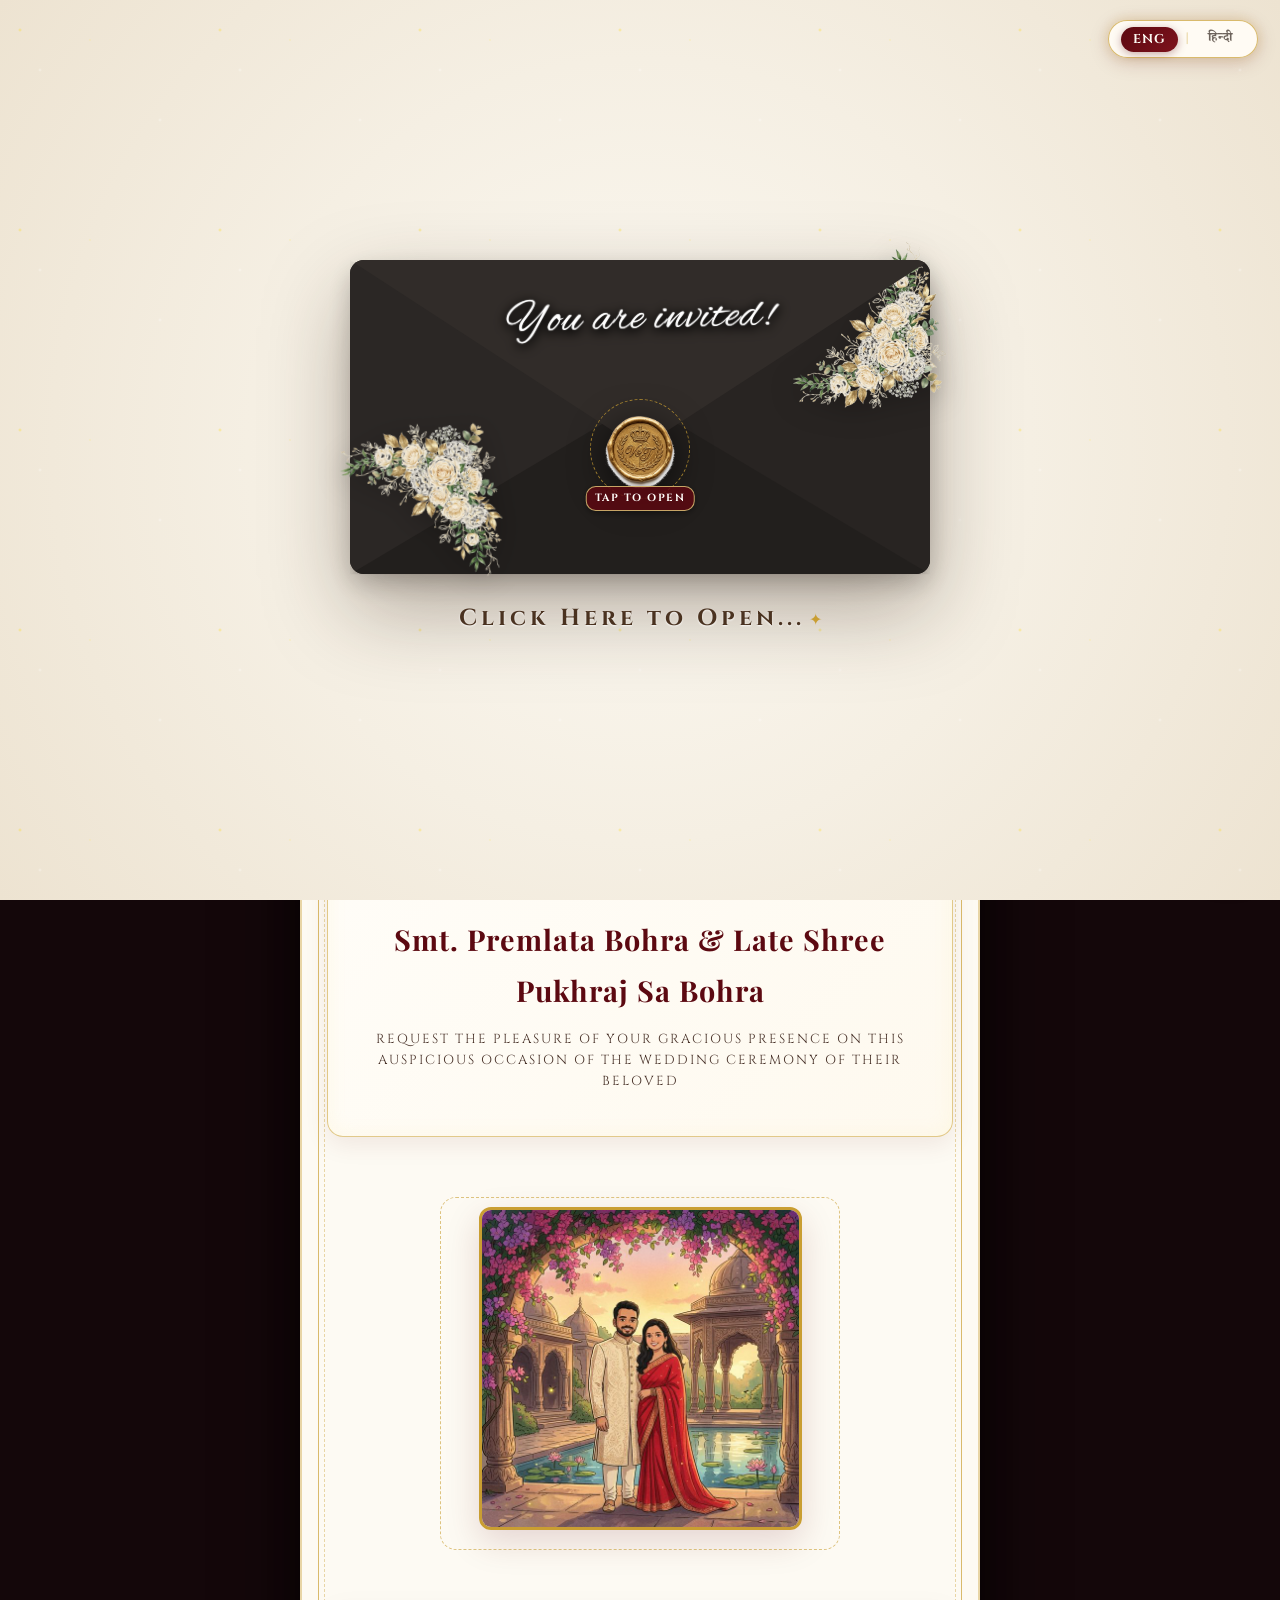
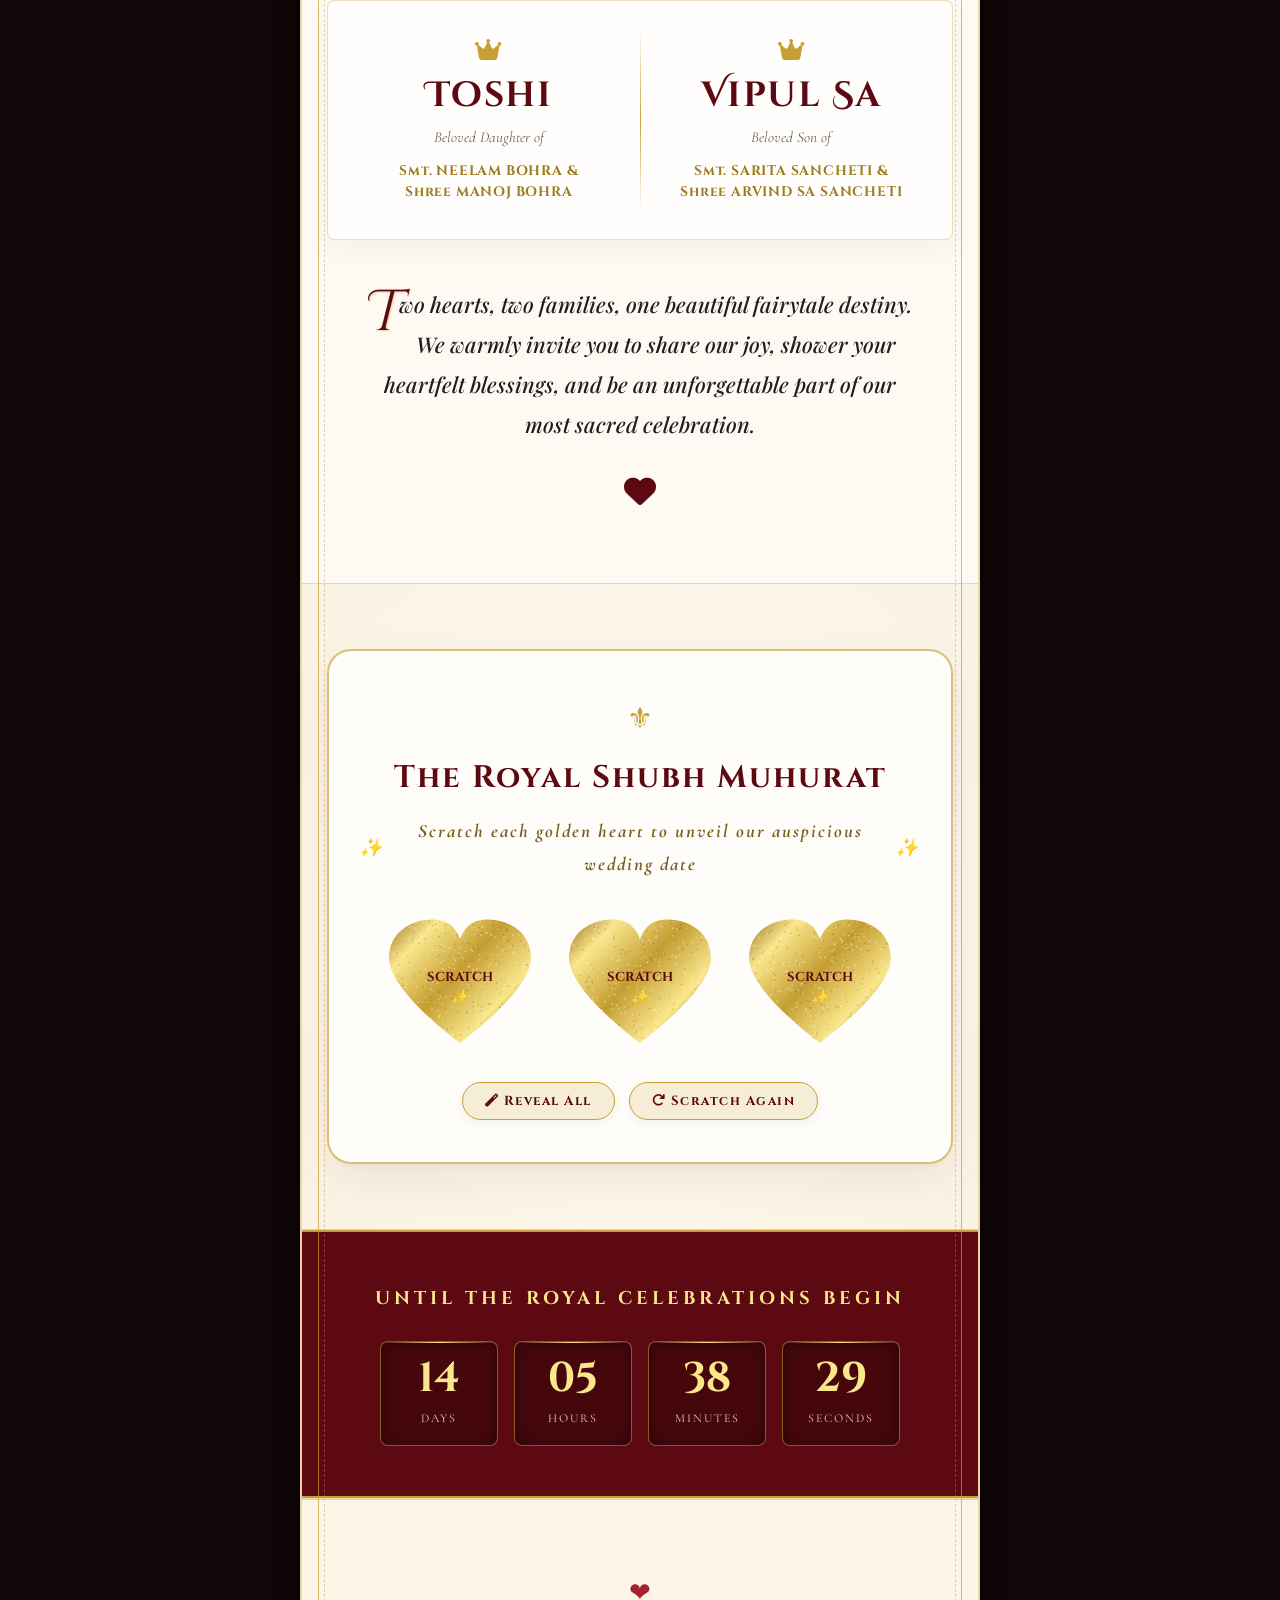
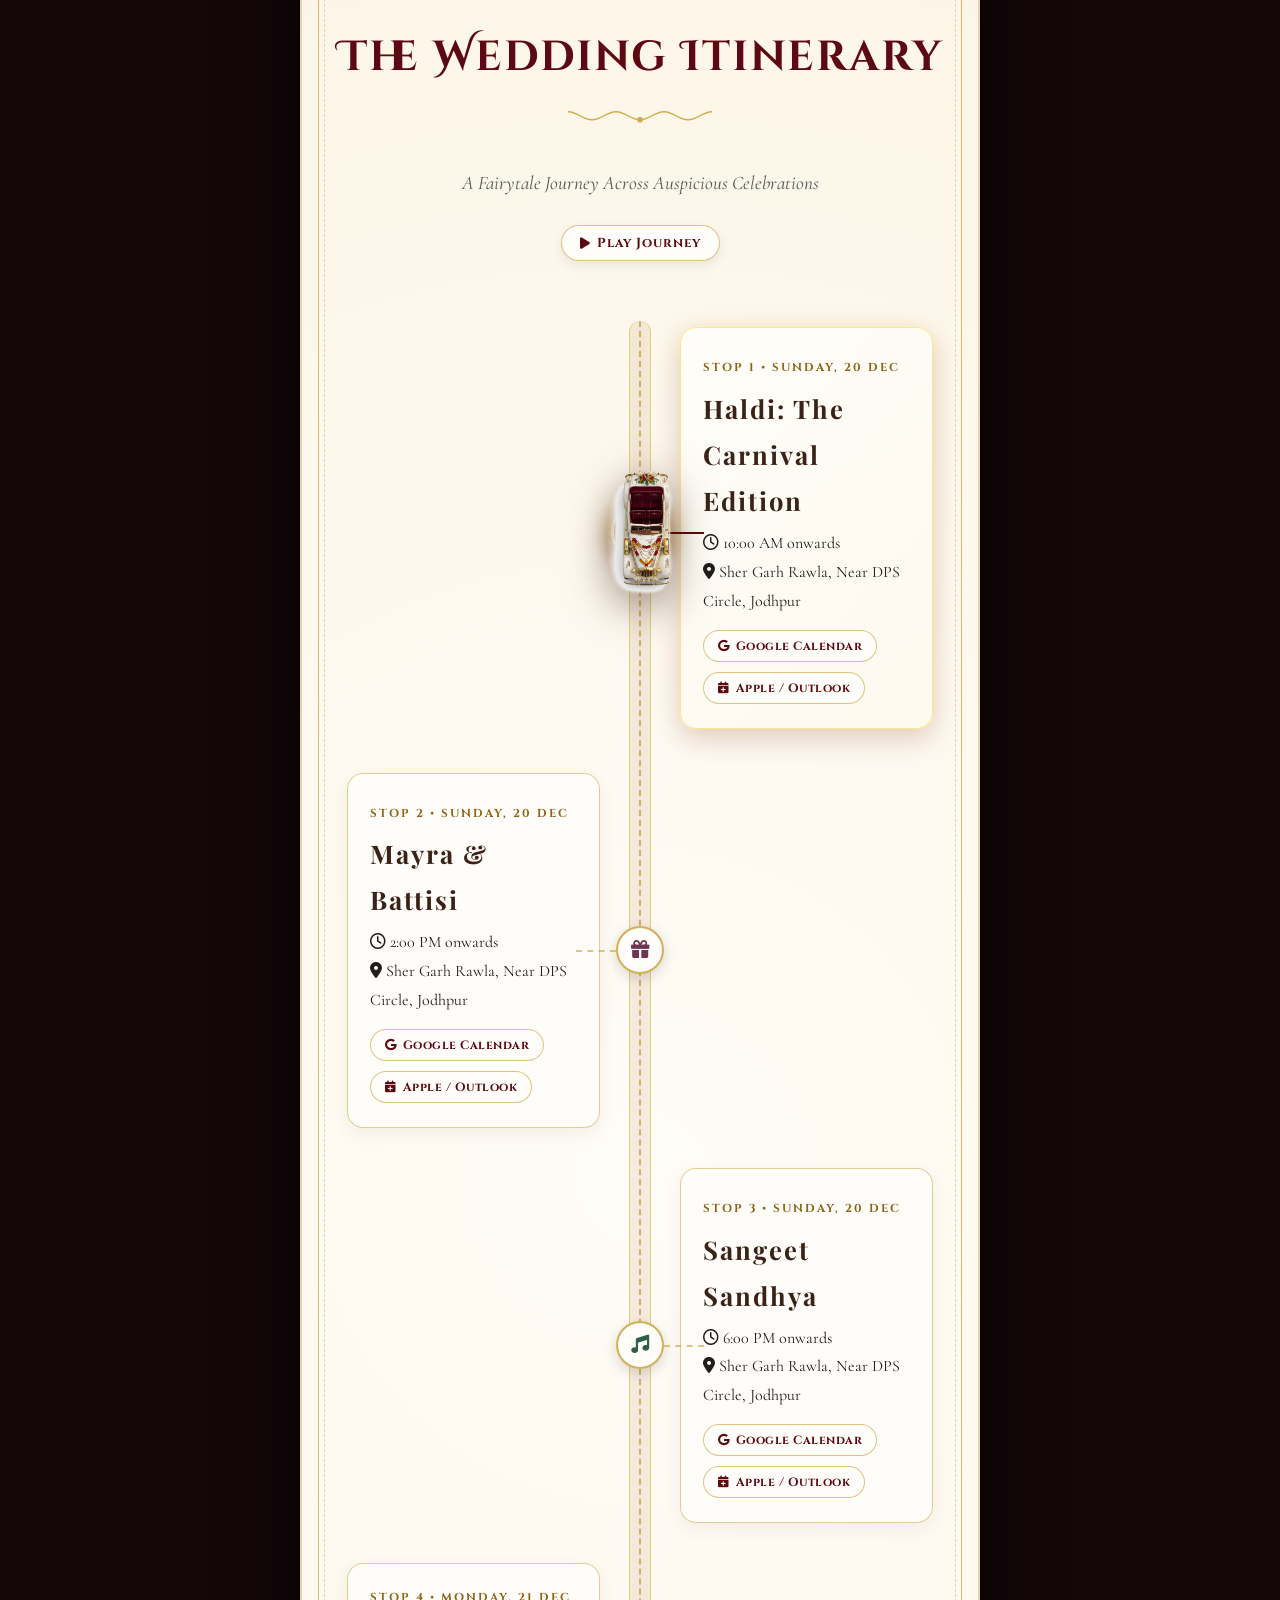
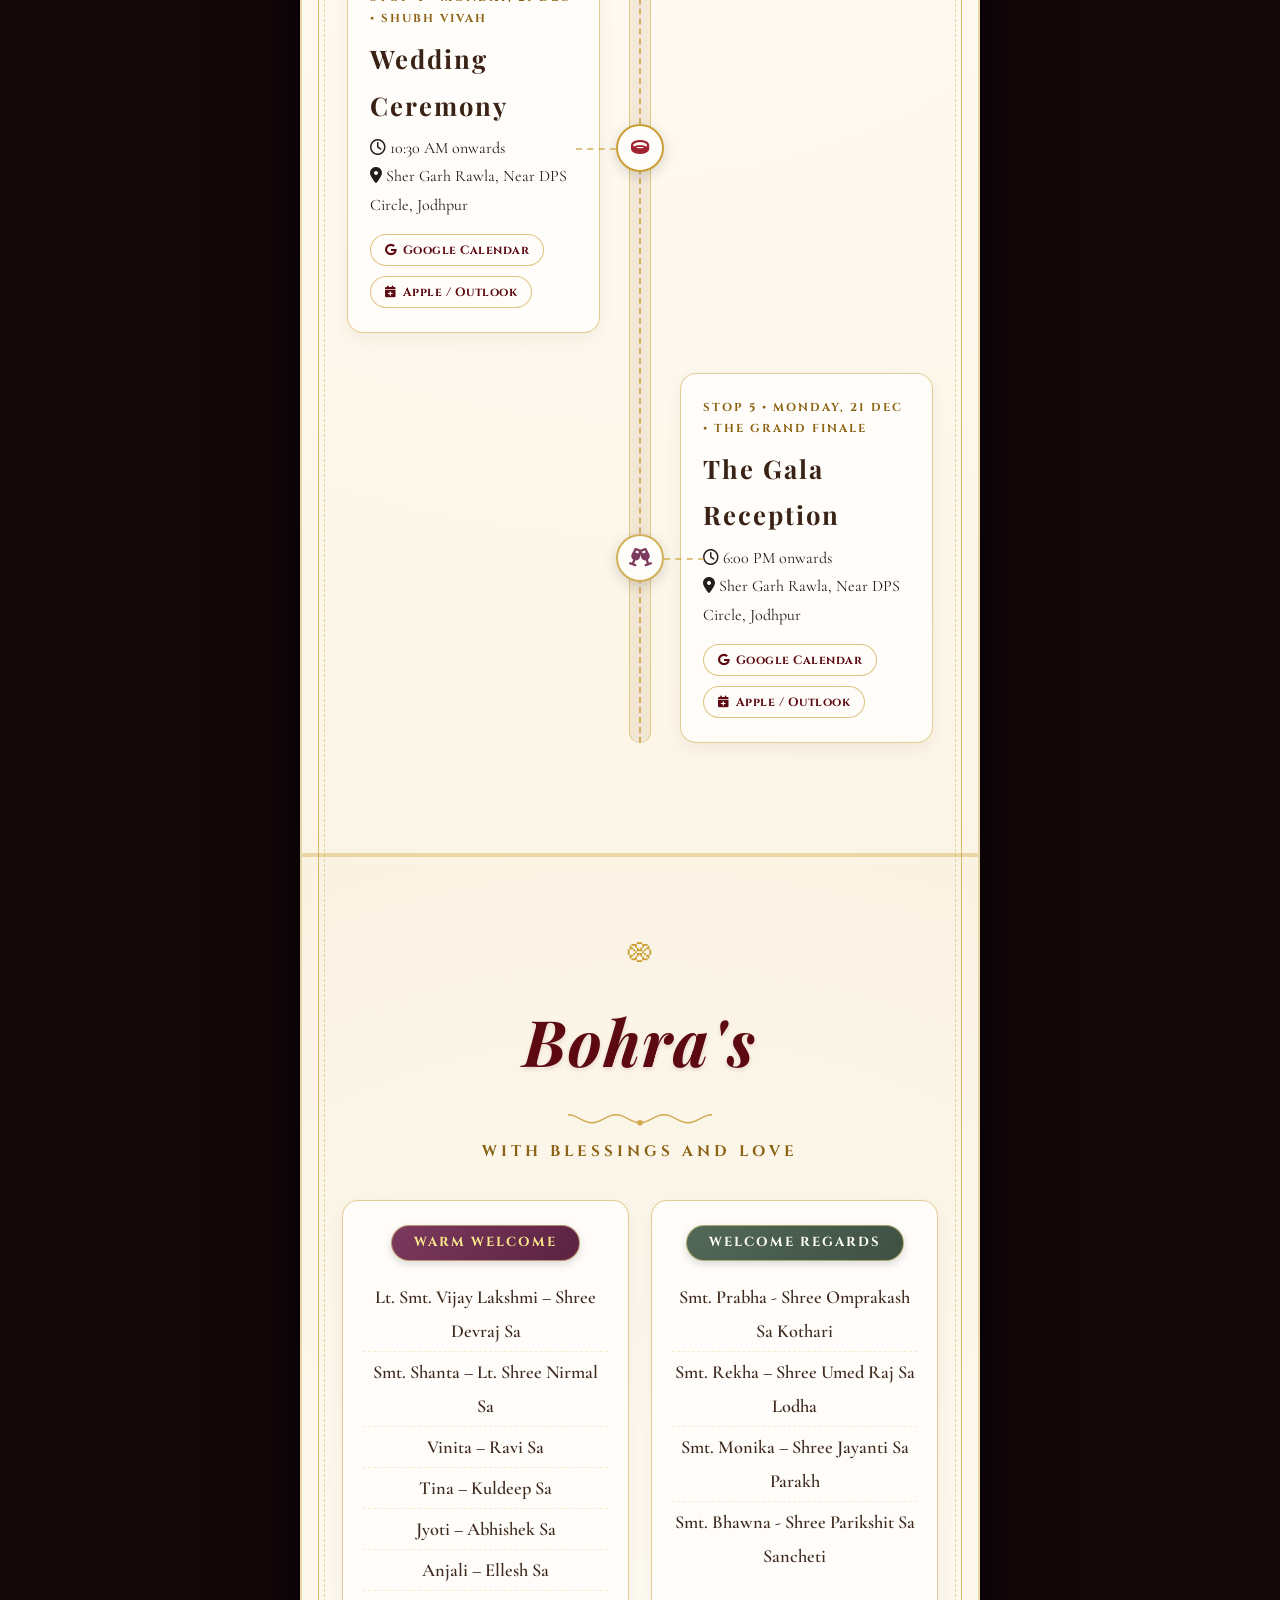
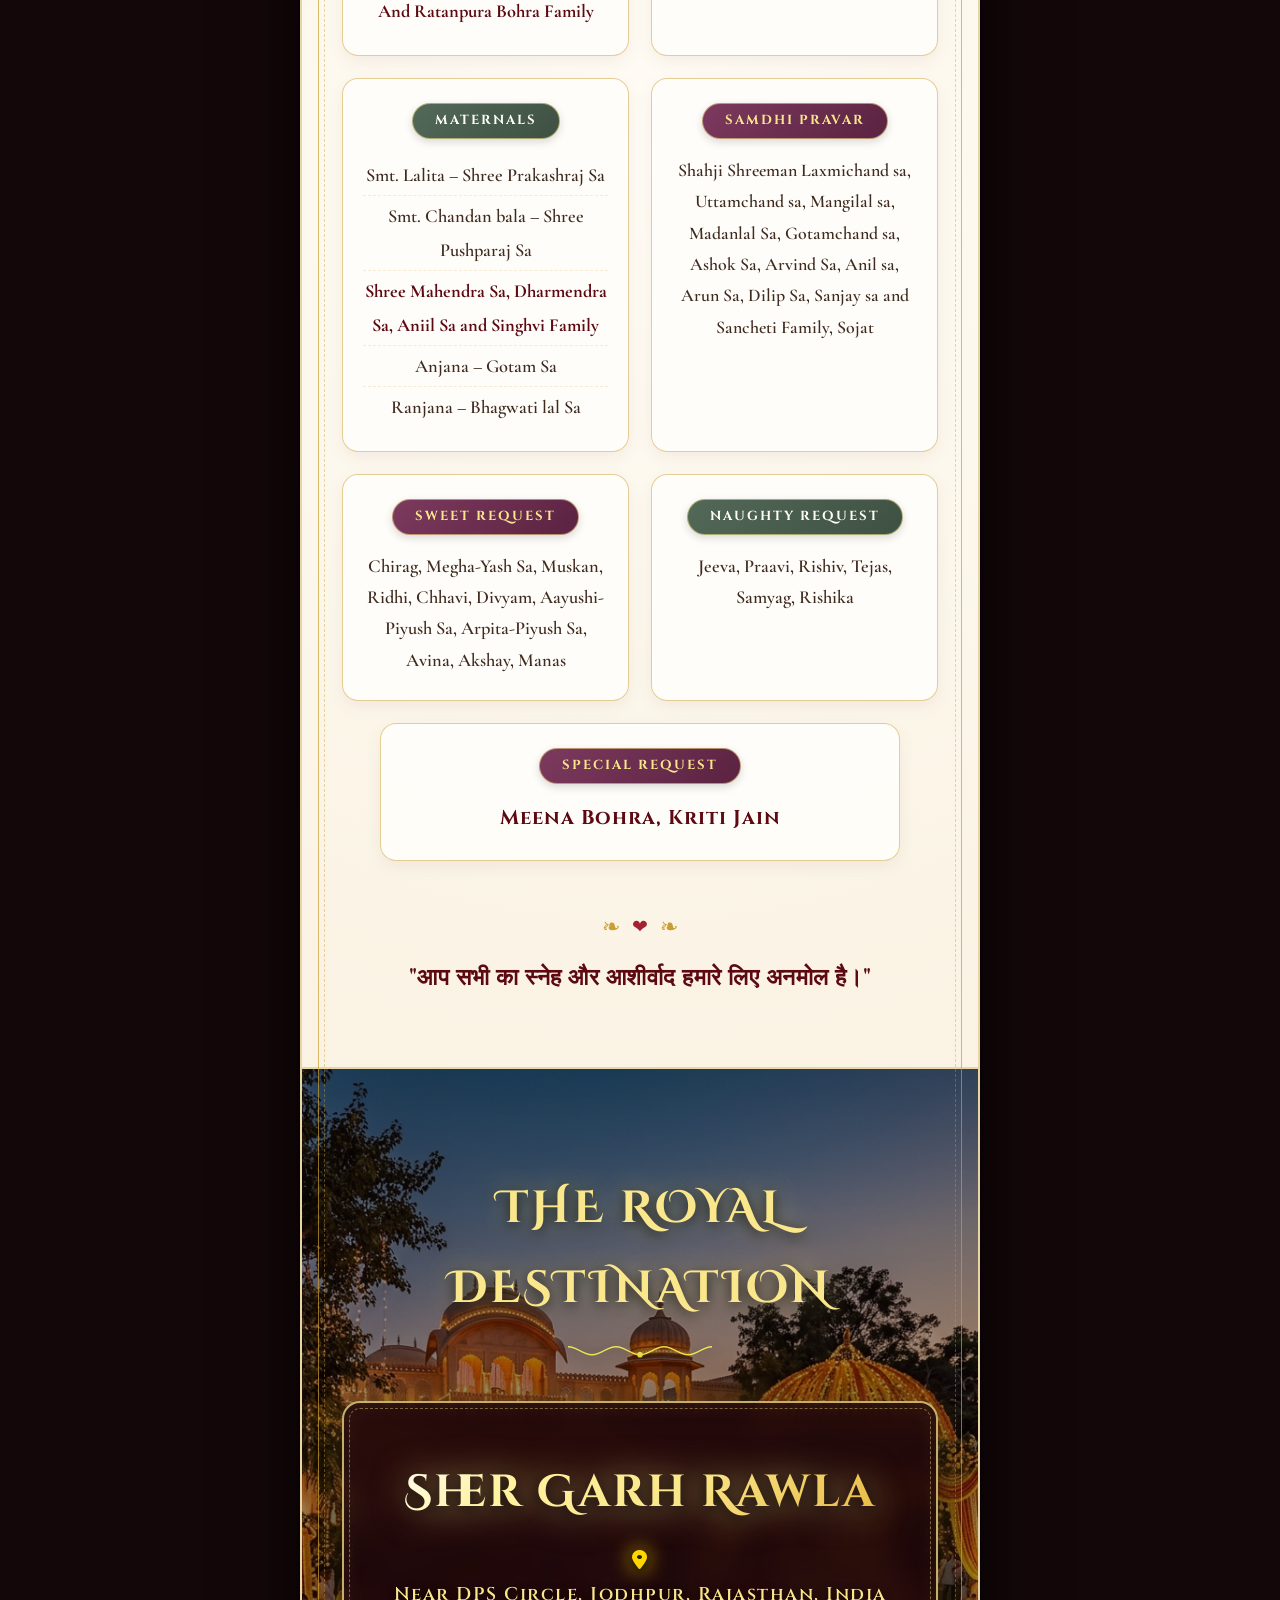
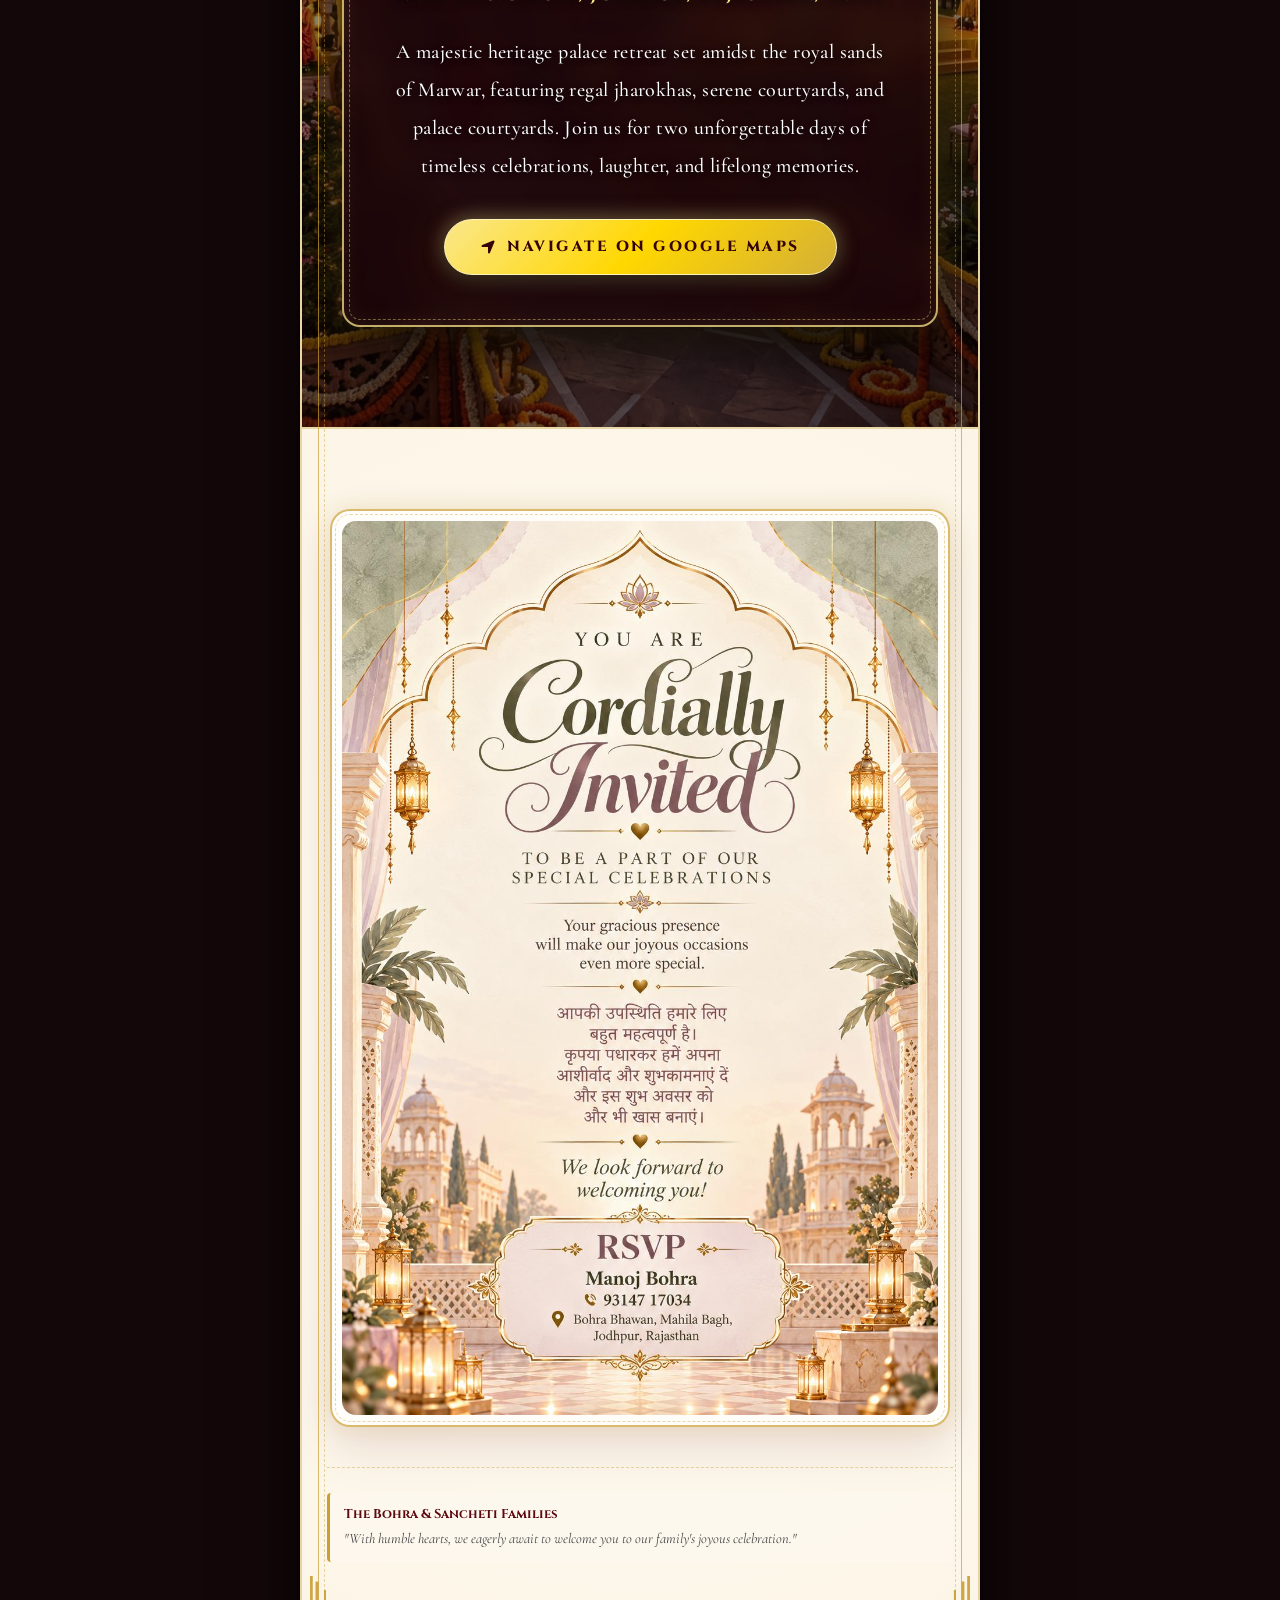
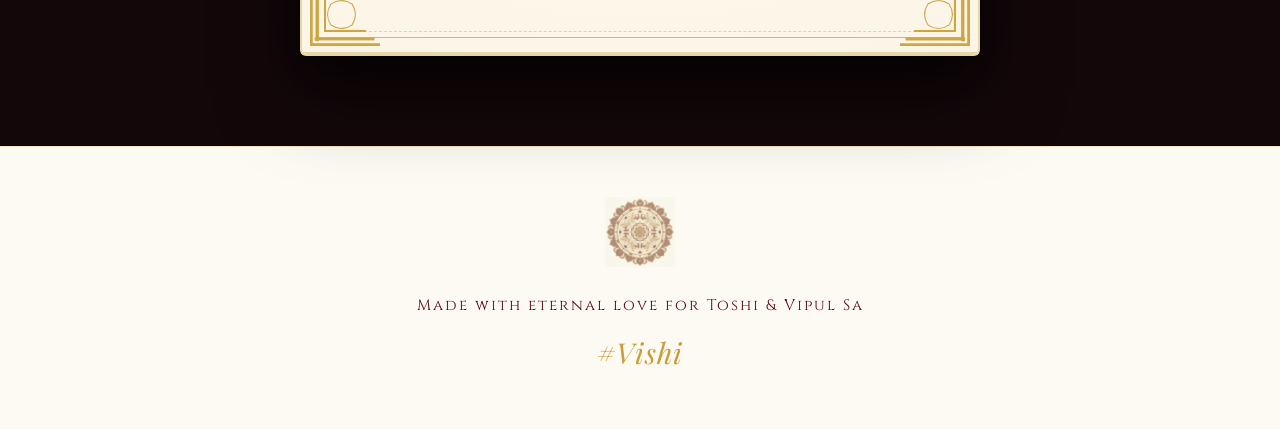
==== commit 08a9044d: "Enhance hero section: peacock-free royal arch, larger divine Ganesha, scratch card fix, and balanced" ====
--- a/index.html
+++ b/index.html
@@ -22,7 +22,7 @@
     <link href="https://unpkg.com/aos@2.3.1/dist/aos.css" rel="stylesheet">
 
     <!-- Custom CSS -->
-    <link rel="stylesheet" href="static/invitation/css/royal_wedding.css?v=1.2">
+    <link rel="stylesheet" href="static/invitation/css/royal_wedding.css?v=2.0">
 
     <!-- FontAwesome Icons -->
     <link rel="stylesheet" href="https://cdnjs.cloudflare.com/ajax/libs/font-awesome/6.4.0/css/all.min.css">
@@ -146,12 +146,12 @@
              HERO SECTION (AUSPICIOUS INVOCATION & PROCLAMATION) - PAGES 1 & 2
              ========================================================================== -->
         <section id="hero" class="hero jain-theme-bg"
-            style="background-image: url('static/invitation/images/bg_full.png');">
+            style="background-image: url('static/invitation/images/bg_full.png?v=2.0');">
             <div class="hero-content" data-aos="zoom-in" data-aos-duration="1400">
 
                 <!-- Lord Ganesha in Palace Arch -->
                 <div class="ganesha-top" data-aos="fade-down" data-aos-delay="200">
-                    <img src="static/invitation/images/ganesha.png" alt="Lord Ganesha" class="ganesha-img">
+                    <img src="static/invitation/images/ganesha_lotus.png" alt="Lord Ganesha" class="ganesha-img">
                 </div>
 
                 <p class="cinzel shree-ganesh" data-i18n="shree_ganesh">|| SHREE GANESHAYA NAMAH ||</p>
@@ -159,7 +159,7 @@
                 <h2 class="main-title bride-name" data-i18n="bride_name">TOSHI</h2>
                 <h2 class="main-title couple-connector" data-i18n="couple_connector">with</h2>
                 <h2 class="main-title groom-name" data-i18n="groom_name">VIPUL SA</h2>
-                <p class="hero-auspicious-tag" data-i18n="hero_tag">Under the celestial constellation of love, grace & eternal devotion</p>
+                <p class="hero-auspicious-tag" data-i18n="hero_tag">Under the celestial constellation of love, grace &amp;<br>eternal devotion</p>
             </div>
         </section>
 
@@ -285,11 +285,11 @@
 
                     <!-- Interactive Controls -->
                     <div class="scratch-card-actions">
-                        <button class="btn-scratch-reset" onclick="revealAllHearts()" data-i18n="scratch_reveal_all">
-                            <i class="fas fa-magic"></i> Reveal All
+                        <button class="btn-scratch-reset" onclick="revealAllHearts()">
+                            <i class="fas fa-magic"></i> <span data-i18n="scratch_reveal_all">Reveal All</span>
                         </button>
-                        <button class="btn-scratch-reset" onclick="resetAllHearts()" data-i18n="scratch_again">
-                            <i class="fas fa-redo"></i> Scratch Again
+                        <button class="btn-scratch-reset" onclick="resetAllHearts()">
+                            <i class="fas fa-redo"></i> <span data-i18n="scratch_again">Scratch Again</span>
                         </button>
                     </div>
                 </div>
@@ -843,7 +843,7 @@
     </script>
 
     <!-- Custom JS -->
-    <script src="static/invitation/js/script.js?v=3.1"></script>
+    <script src="static/invitation/js/script.js?v=3.2"></script>
 </body>
 
 </html>
--- a/static/invitation/css/royal_wedding.css
+++ b/static/invitation/css/royal_wedding.css
@@ -816,7 +816,7 @@
 }
 
 .hero-content {
-    top: 18%;
+    top: 15%;
     position: relative;
     z-index: 2;
     background: transparent;
@@ -824,8 +824,8 @@
     padding: 0;
     border: none;
     box-shadow: none;
-    width: 45%;
-    max-width: 45%;
+    width: 56%;
+    max-width: 56%;
     margin: 0 auto;
     display: flex;
     flex-direction: column;
@@ -850,76 +850,92 @@
 }
 
 .ganesha-top {
-    margin: 0 0 2px 0;
+    margin: 0 auto 5px auto;
     line-height: 1;
+    display: flex;
+    justify-content: center;
+    align-items: center;
 }
 
 .ganesha-img {
-    width: clamp(28px, 5.5vw, 40px);
+    width: clamp(58px, 6.8vw, 80px);
+    max-height: 92px;
     height: auto;
-    border-radius: 4px;
-    box-shadow: 0 2px 6px rgba(92, 9, 17, 0.35);
-    filter: drop-shadow(0 2px 6px rgba(160, 100, 20, 0.45));
+    object-fit: contain;
+    border-radius: 0;
+    box-shadow: none;
+    background: transparent;
+    filter: drop-shadow(0 4px 10px rgba(92, 9, 17, 0.22)) drop-shadow(0 0 12px rgba(212, 160, 23, 0.42));
+    transition: transform 0.4s ease, filter 0.4s ease;
+}
+
+.ganesha-img:hover {
+    transform: scale(1.06);
+    filter: drop-shadow(0 6px 14px rgba(92, 9, 17, 0.3)) drop-shadow(0 0 18px rgba(212, 160, 23, 0.65));
 }
 
 .shree-ganesh {
-    padding: 5px;
+    font-family: 'Cinzel', serif;
+    font-size: clamp(0.70rem, 1.3vw, 0.82rem);
+    font-weight: 800;
+    letter-spacing: 2px;
     color: #5c0911;
-    font-size: 0.62rem;
-    letter-spacing: 1px;
     white-space: nowrap !important;
-    margin: 0 auto 2px auto;
+    margin: 4px auto 6px auto;
+    padding: 0;
+    line-height: 1.15;
+    text-shadow: 0 1px 2px rgba(255, 255, 255, 0.95), 0 0 6px rgba(255, 245, 220, 0.8);
+}
+
+.sub-title {
+    font-family: 'Cinzel', serif;
+    font-size: clamp(0.60rem, 1.25vw, 0.76rem);
+    font-weight: 700;
+    letter-spacing: 1.2px;
+    line-height: 1.35;
+    color: #451b22;
+    text-transform: uppercase;
+    margin: 0 auto 8px auto;
+    padding: 0 12px;
+    box-sizing: border-box;
+    width: 100%;
+    text-shadow: 0 1px 2px rgba(255, 255, 255, 0.9);
+}
+
+.main-title {
+    font-family: 'Cinzel', serif;
+    font-size: clamp(1.6rem, 3.8vw, 2.3rem);
     font-weight: 800;
-    text-shadow: 0 1px 2px rgba(255, 255, 255, 0.95), 0 0 5px rgba(255, 245, 220, 0.9);
-    font-family: 'Cinzel', serif;
-    line-height: 1.15;
-}
-
-.sub-title {
-    padding-top: 5px;
-    padding-bottom: 10px;
-    font-size: clamp(0.42rem, 1.2vw, 0.55rem);
-    letter-spacing: 0.6px;
-    text-transform: uppercase;
-    margin: 0 auto 2px auto;
-    padding-left: 40px;
-    padding-right: 40px;
-    box-sizing: border-box;
-    color: #3a141a;
-    font-weight: 700;
-    line-height: 1.22;
-    width: 100%;
-    text-shadow: 0 1px 2px rgba(255, 255, 255, 0.95);
-    font-family: 'Cinzel', serif;
-}
-
-.main-title {
-    font-family: 'Cinzel Decorative', 'Cinzel', serif;
-    font-size: clamp(0.98rem, 3.2vw, 1.45rem);
-    line-height: 1.02;
+    letter-spacing: 3px;
+    line-height: 1.05;
     margin: 0 auto;
-    letter-spacing: 1.2px;
     white-space: nowrap !important;
-    background: linear-gradient(135deg, #5c0911 0%, #7d121c 50%, #5c0911 100%);
+    color: #5c0911;
+    background: linear-gradient(135deg, #5c0911 0%, #7d121c 50%, #4a080e 100%);
     -webkit-background-clip: text;
     background-clip: text;
     -webkit-text-fill-color: transparent;
-    filter: drop-shadow(0 1px 3px rgba(255, 255, 255, 0.95)) drop-shadow(0 0 2px #fff);
+    filter: drop-shadow(0 1px 2px rgba(255, 255, 255, 0.95)) drop-shadow(0 0 1px rgba(201, 158, 50, 0.4));
+}
+
+.groom-name {
+    word-spacing: 12px;
+    letter-spacing: 3.5px;
 }
 
 .main-title.couple-connector,
 h2.main-title:nth-of-type(3) {
-    font-family: 'Cormorant Garamond', 'Playfair Display', serif;
-    font-style: italic;
-    font-size: clamp(0.72rem, 2.0vw, 0.95rem);
-    letter-spacing: 0.8px;
-    line-height: 0.95;
-    margin: 0 auto;
+    font-family: 'Alex Brush', cursive;
+    font-size: clamp(1.4rem, 3.2vw, 2.0rem);
+    font-weight: 400;
+    letter-spacing: 1px;
+    line-height: 1;
+    margin: 2px auto;
     text-transform: lowercase;
-    color: #7d121c;
+    color: #8f2d3d;
     background: none;
-    -webkit-text-fill-color: #7d121c;
-    filter: drop-shadow(0 1px 2px rgba(255, 255, 255, 0.95));
+    -webkit-text-fill-color: #8f2d3d;
+    filter: drop-shadow(0 1px 2px rgba(255, 255, 255, 0.9));
 }
 
 .wedding-date-hero {
@@ -935,24 +951,26 @@
 }
 
 .hero-auspicious-tag {
-    padding-left: 65px;
-    padding-right: 70px;
-    padding-top: 20px;
     display: block;
     width: 100%;
-    margin: 3px auto 0 auto;
+    margin: 10px auto 0 auto;
+    padding: 6px 36px 6px 60px;
+    padding-left: 60px !important;
+    padding-right: 36px !important;
     background: none !important;
     border: none !important;
     box-shadow: none !important;
     backdrop-filter: none !important;
+    -webkit-backdrop-filter: none !important;
     color: #4a0e17;
     font-family: 'Cormorant Garamond', 'Playfair Display', serif;
     font-style: italic;
-    font-size: clamp(0.54rem, 1.5vw, 0.70rem);
-    font-weight: 600;
-    letter-spacing: 0.2px;
-    line-height: 1.18;
-    text-shadow: 0 1px 2px rgba(255, 255, 255, 0.95), 0 0 4px rgba(255, 245, 220, 0.9);
+    font-size: clamp(0.70rem, 1.35vw, 0.85rem);
+    font-weight: 700;
+    letter-spacing: 0.5px;
+    line-height: 1.35;
+    text-shadow: 0 1px 2px #ffffff, 0 0 6px rgba(255, 255, 255, 0.95), 0 0 12px rgba(255, 248, 225, 0.9);
+    box-sizing: border-box;
 }
 
 /* ==========================================================================
@@ -3817,9 +3835,11 @@
 .heart-scratch-canvas {
     position: absolute;
     inset: 0;
-    width: 100%;
-    height: 100%;
+    width: 100% !important;
+    height: 100% !important;
     z-index: 5;
+    clip-path: url(#heartClip);
+    -webkit-clip-path: url(#heartClip);
     transition: opacity 0.5s ease;
 }
 
@@ -4821,8 +4841,8 @@
     }
 
     .hero-content {
-        max-width: 45% !important;
-        width: 45% !important;
+        max-width: 58% !important;
+        width: 58% !important;
         padding: 0 !important;
         margin: 0 auto !important;
         box-sizing: border-box !important;
@@ -4831,29 +4851,37 @@
         align-items: center !important;
         justify-content: center !important;
         text-align: center !important;
+        top: 14% !important;
     }
 
     .ganesha-top {
-        margin: 0 0 2px 0 !important;
+        margin: 0 auto 3px auto !important;
         line-height: 1 !important;
         opacity: 1 !important;
         transform: none !important;
+        display: flex !important;
+        justify-content: center !important;
+        align-items: center !important;
     }
 
     .ganesha-img {
-        width: clamp(28px, 6.5vw, 36px) !important;
+        width: clamp(46px, 12vw, 56px) !important;
+        max-height: 64px !important;
         height: auto !important;
-        border-radius: 3px !important;
-        box-shadow: 0 2px 5px rgba(92, 9, 17, 0.35) !important;
-        filter: drop-shadow(0 2px 5px rgba(160, 100, 20, 0.45)) !important;
+        object-fit: contain !important;
+        border-radius: 0 !important;
+        box-shadow: none !important;
+        background: transparent !important;
+        filter: drop-shadow(0 3px 8px rgba(92, 9, 17, 0.2)) drop-shadow(0 0 10px rgba(212, 160, 23, 0.38)) !important;
     }
 
     .cinzel.shree-ganesh,
     .shree-ganesh {
-        font-size: 0.62rem !important;
-        letter-spacing: 1px !important;
+        font-size: 0.65rem !important;
+        letter-spacing: 1.2px !important;
         white-space: nowrap !important;
-        margin: 0 auto 2px auto !important;
+        margin: 2px auto 4px auto !important;
+        padding: 0 !important;
         line-height: 1.15 !important;
         color: #5c0911 !important;
         font-weight: 800 !important;
@@ -4861,12 +4889,11 @@
     }
 
     .sub-title {
-        font-size: clamp(0.40rem, 1.3vw, 0.52rem) !important;
-        line-height: 1.22 !important;
-        letter-spacing: 0.5px !important;
-        margin: 0 auto 2px auto !important;
-        padding-left: 25px !important;
-        padding-right: 25px !important;
+        font-size: clamp(0.48rem, 1.4vw, 0.58rem) !important;
+        line-height: 1.28 !important;
+        letter-spacing: 0.8px !important;
+        margin: 0 auto 5px auto !important;
+        padding: 0 4px !important;
         box-sizing: border-box !important;
         width: 100% !important;
         color: #3a141a !important;
@@ -4875,9 +4902,9 @@
     }
 
     .main-title {
-        font-size: clamp(0.96rem, 3.4vw, 1.35rem) !important;
-        letter-spacing: 1.2px !important;
-        line-height: 1.02 !important;
+        font-size: clamp(1.2rem, 3.8vw, 1.45rem) !important;
+        letter-spacing: 2px !important;
+        line-height: 1.05 !important;
         white-space: nowrap !important;
         margin: 0 auto !important;
         color: #5c0911 !important;
@@ -4885,41 +4912,48 @@
         -webkit-background-clip: text !important;
         background-clip: text !important;
         -webkit-text-fill-color: transparent !important;
-        filter: drop-shadow(0 1px 3px rgba(255, 255, 255, 0.95)) drop-shadow(0 0 2px #fff) !important;
+        filter: drop-shadow(0 1px 2px rgba(255, 255, 255, 0.95)) !important;
+    }
+
+    .groom-name {
+        word-spacing: 8px !important;
     }
 
     .main-title.couple-connector,
     h2.main-title:nth-of-type(3) {
-        font-family: 'Cormorant Garamond', 'Playfair Display', serif !important;
-        font-style: italic !important;
-        font-size: clamp(0.70rem, 2.2vw, 0.90rem) !important;
+        font-family: 'Alex Brush', cursive !important;
+        font-size: clamp(1.15rem, 3.2vw, 1.4rem) !important;
         letter-spacing: 0.8px !important;
-        line-height: 0.95 !important;
-        margin: 0 auto !important;
+        line-height: 1 !important;
+        margin: 1px auto !important;
         text-transform: lowercase !important;
-        color: #7d121c !important;
+        color: #8f2d3d !important;
         background: none !important;
-        -webkit-text-fill-color: #7d121c !important;
+        -webkit-text-fill-color: #8f2d3d !important;
         filter: drop-shadow(0 1px 2px rgba(255, 255, 255, 0.95)) !important;
     }
 
-    .hero-auspicious-tag {
+                            .hero-auspicious-tag {
         display: block !important;
         width: 100% !important;
-        margin: 3px auto 0 auto !important;
-        padding: 0 !important;
+        margin: 6px auto 0 auto !important;
+        padding: 6px 25px 6px 48px !important;
+        padding-left: 48px !important;
+        padding-right: 25px !important;
         background: none !important;
         border: none !important;
         box-shadow: none !important;
         backdrop-filter: none !important;
+        -webkit-backdrop-filter: none !important;
         color: #4a0e17 !important;
         font-family: 'Cormorant Garamond', 'Playfair Display', serif !important;
         font-style: italic !important;
-        font-size: clamp(0.52rem, 1.6vw, 0.66rem) !important;
-        font-weight: 600 !important;
-        letter-spacing: 0.2px !important;
-        line-height: 1.18 !important;
-        text-shadow: 0 1px 2px rgba(255, 255, 255, 0.95), 0 0 4px rgba(255, 245, 220, 0.9) !important;
+        font-size: clamp(0.58rem, 1.8vw, 0.68rem) !important;
+        font-weight: 700 !important;
+        letter-spacing: 0.3px !important;
+        line-height: 1.35 !important;
+        text-shadow: 0 1px 2px #ffffff, 0 0 6px rgba(255, 255, 255, 0.95), 0 0 10px rgba(255, 248, 225, 0.9) !important;
+        box-sizing: border-box !important;
     }
 
     /* 3. Story & Patrika Section */
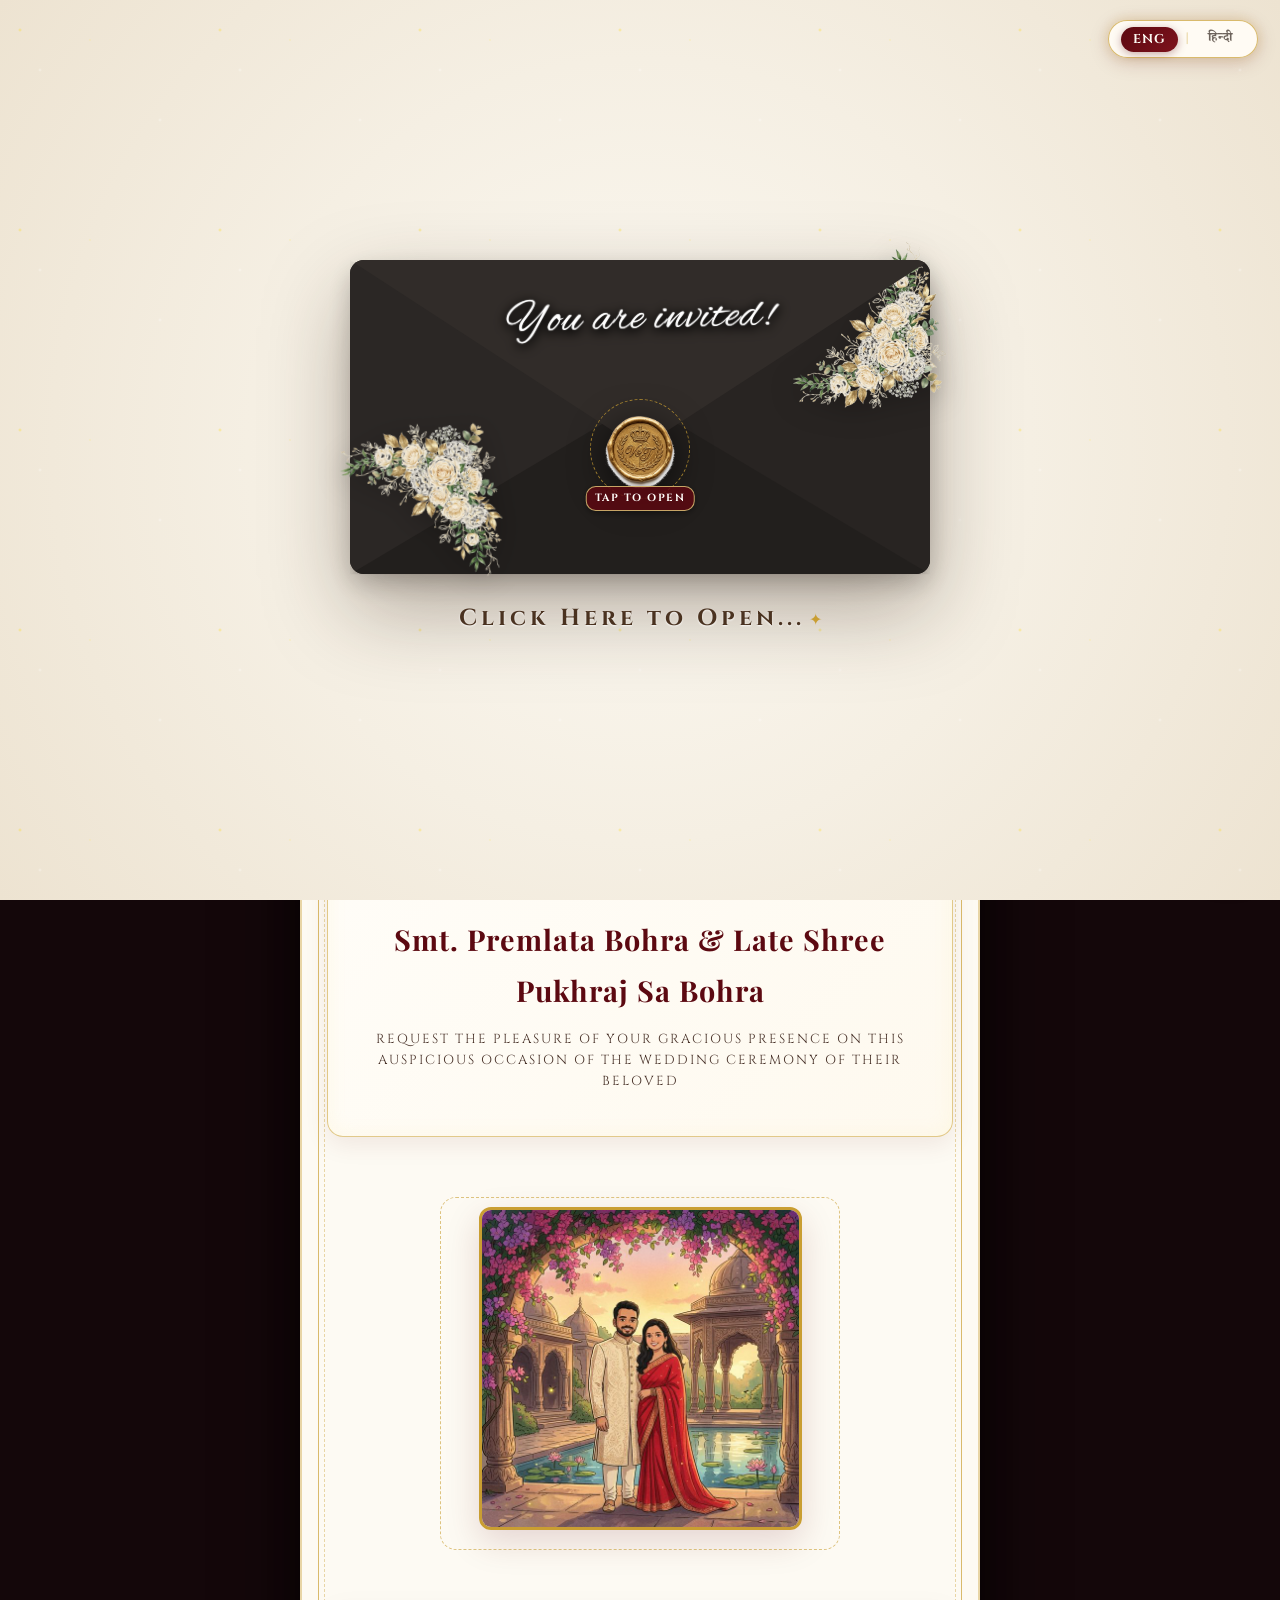
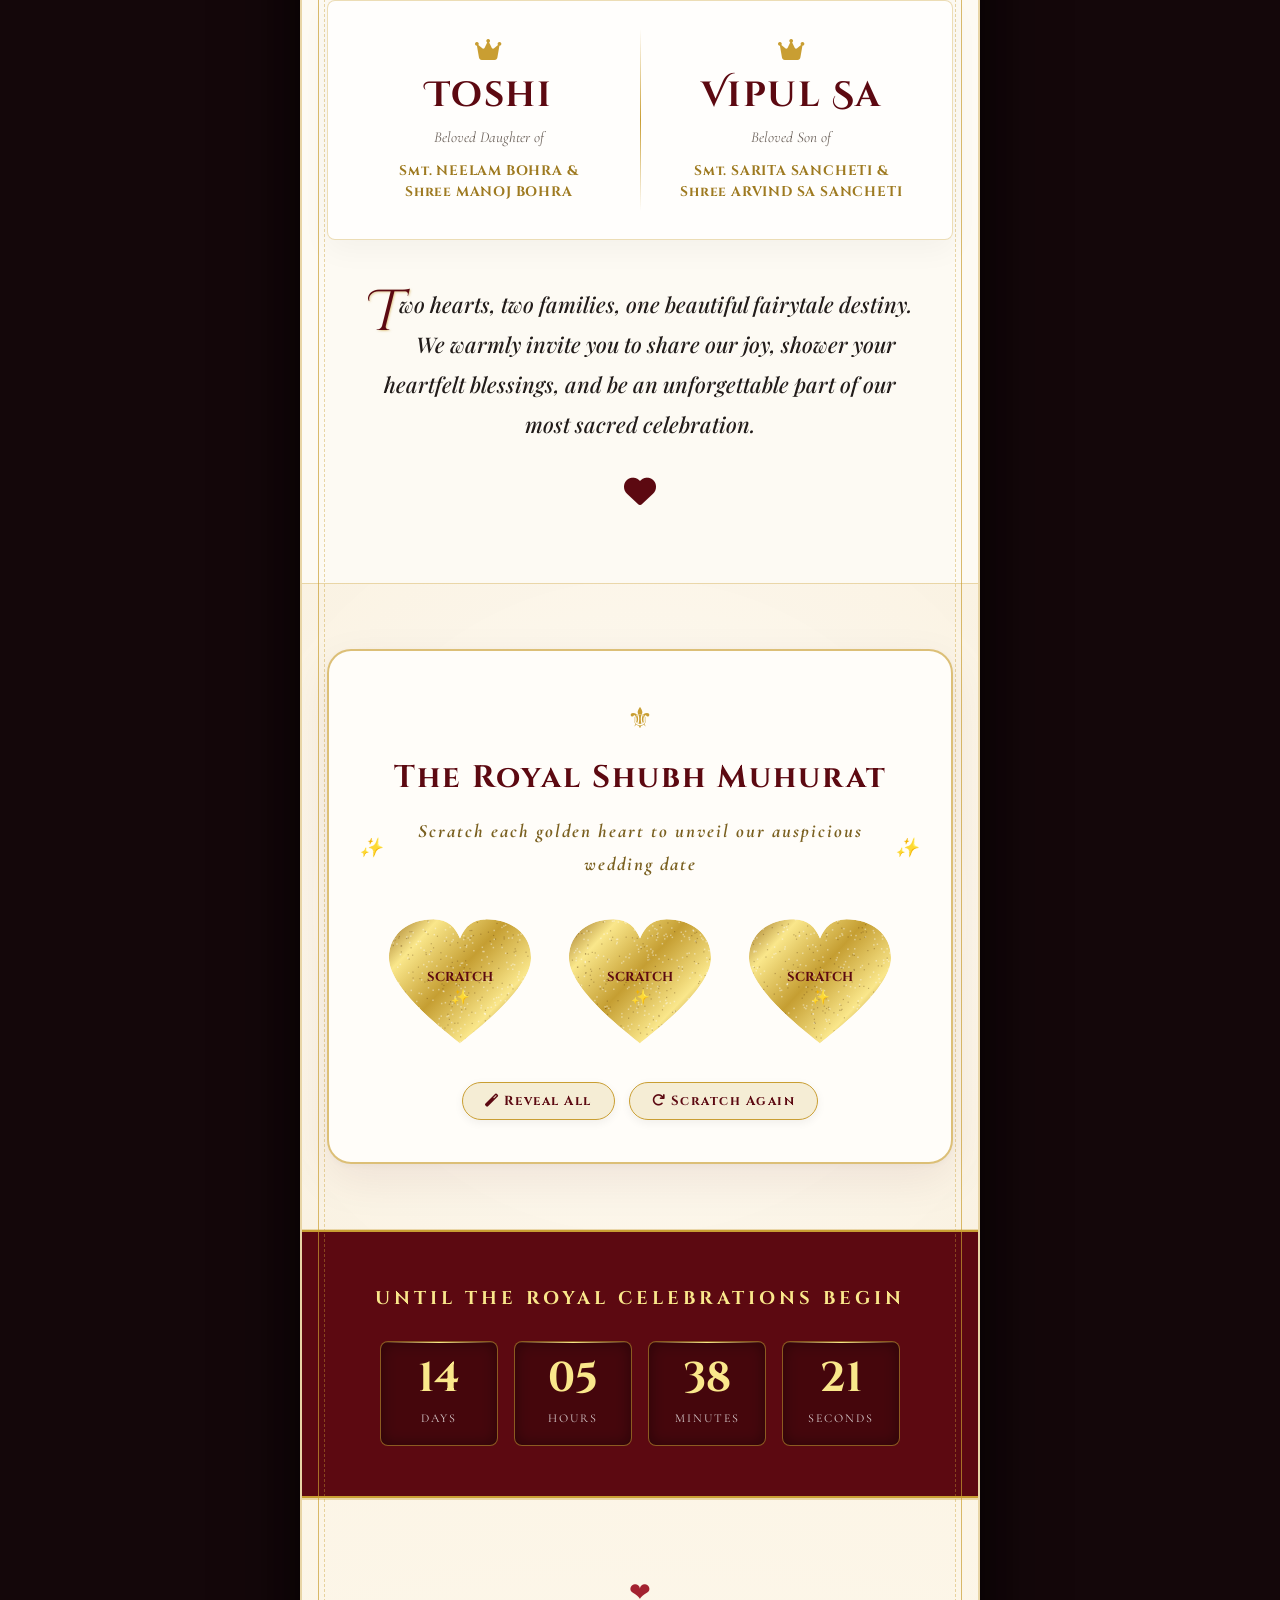
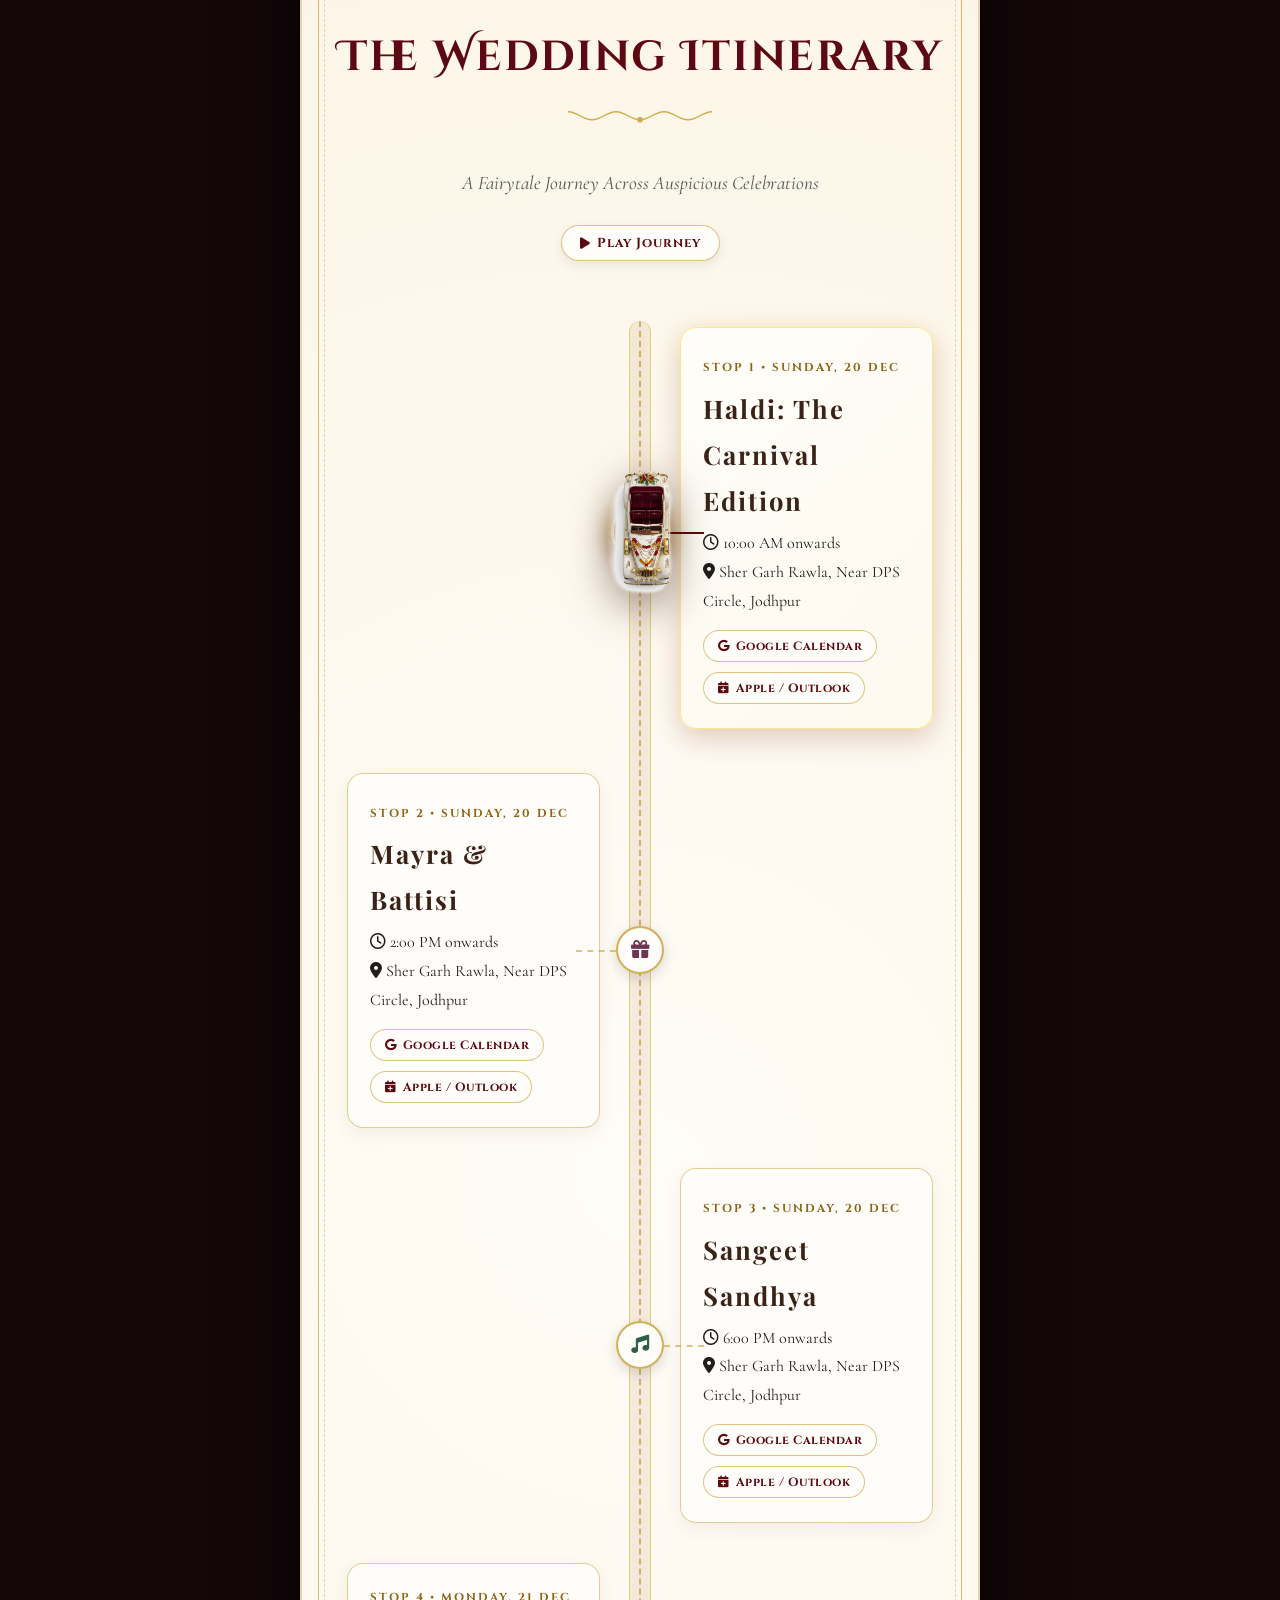
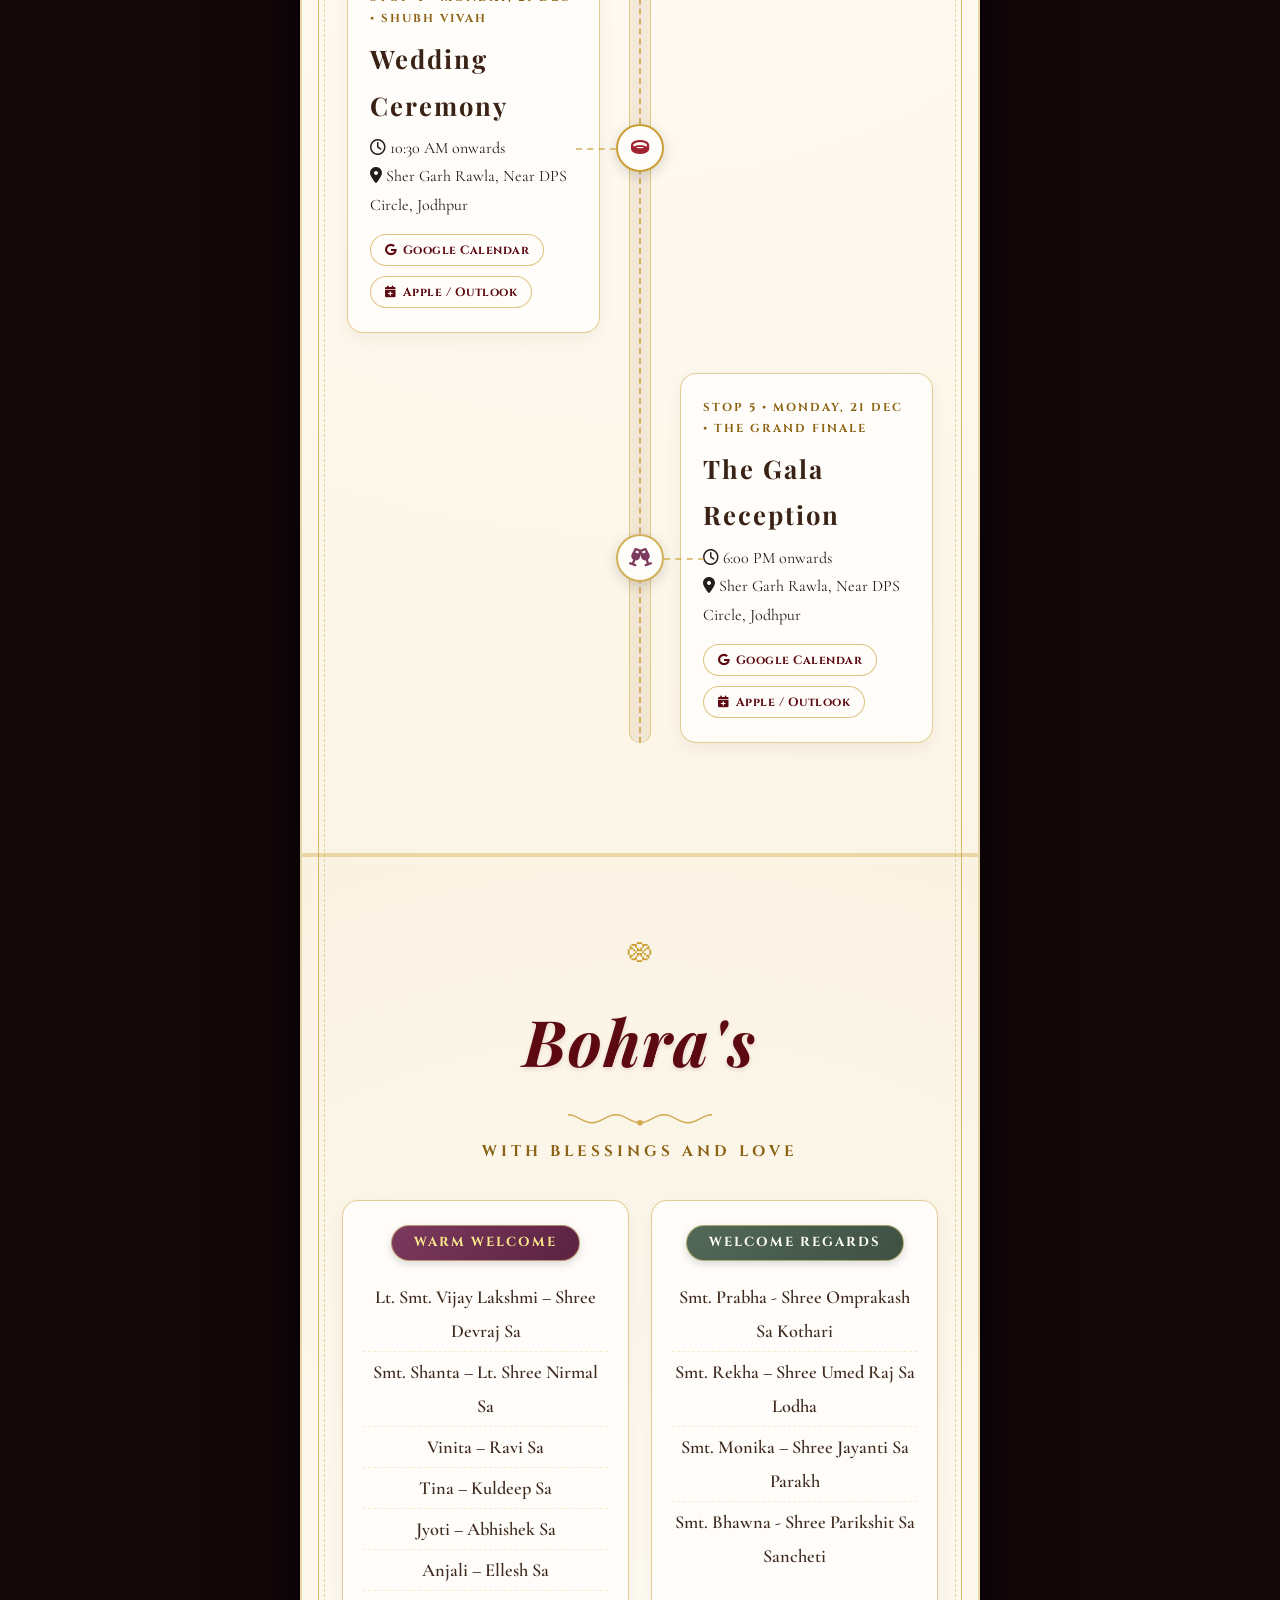
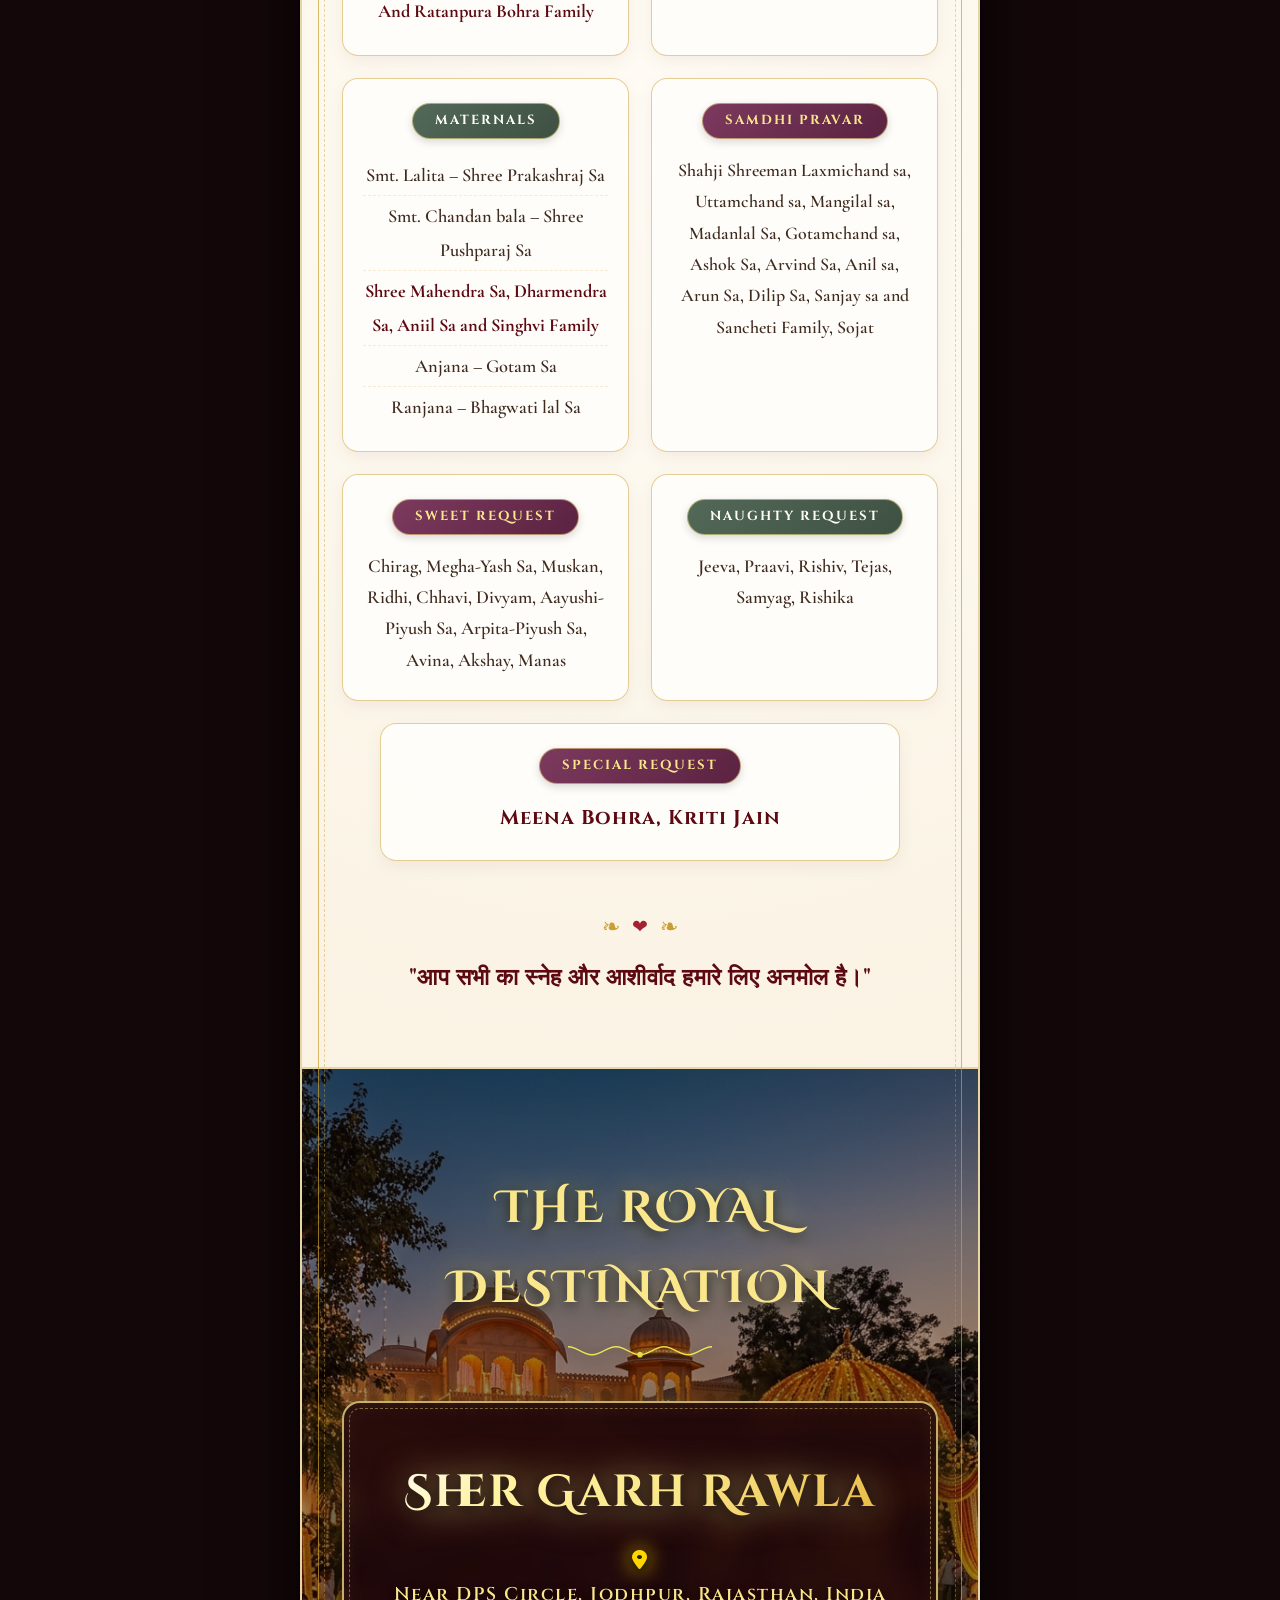
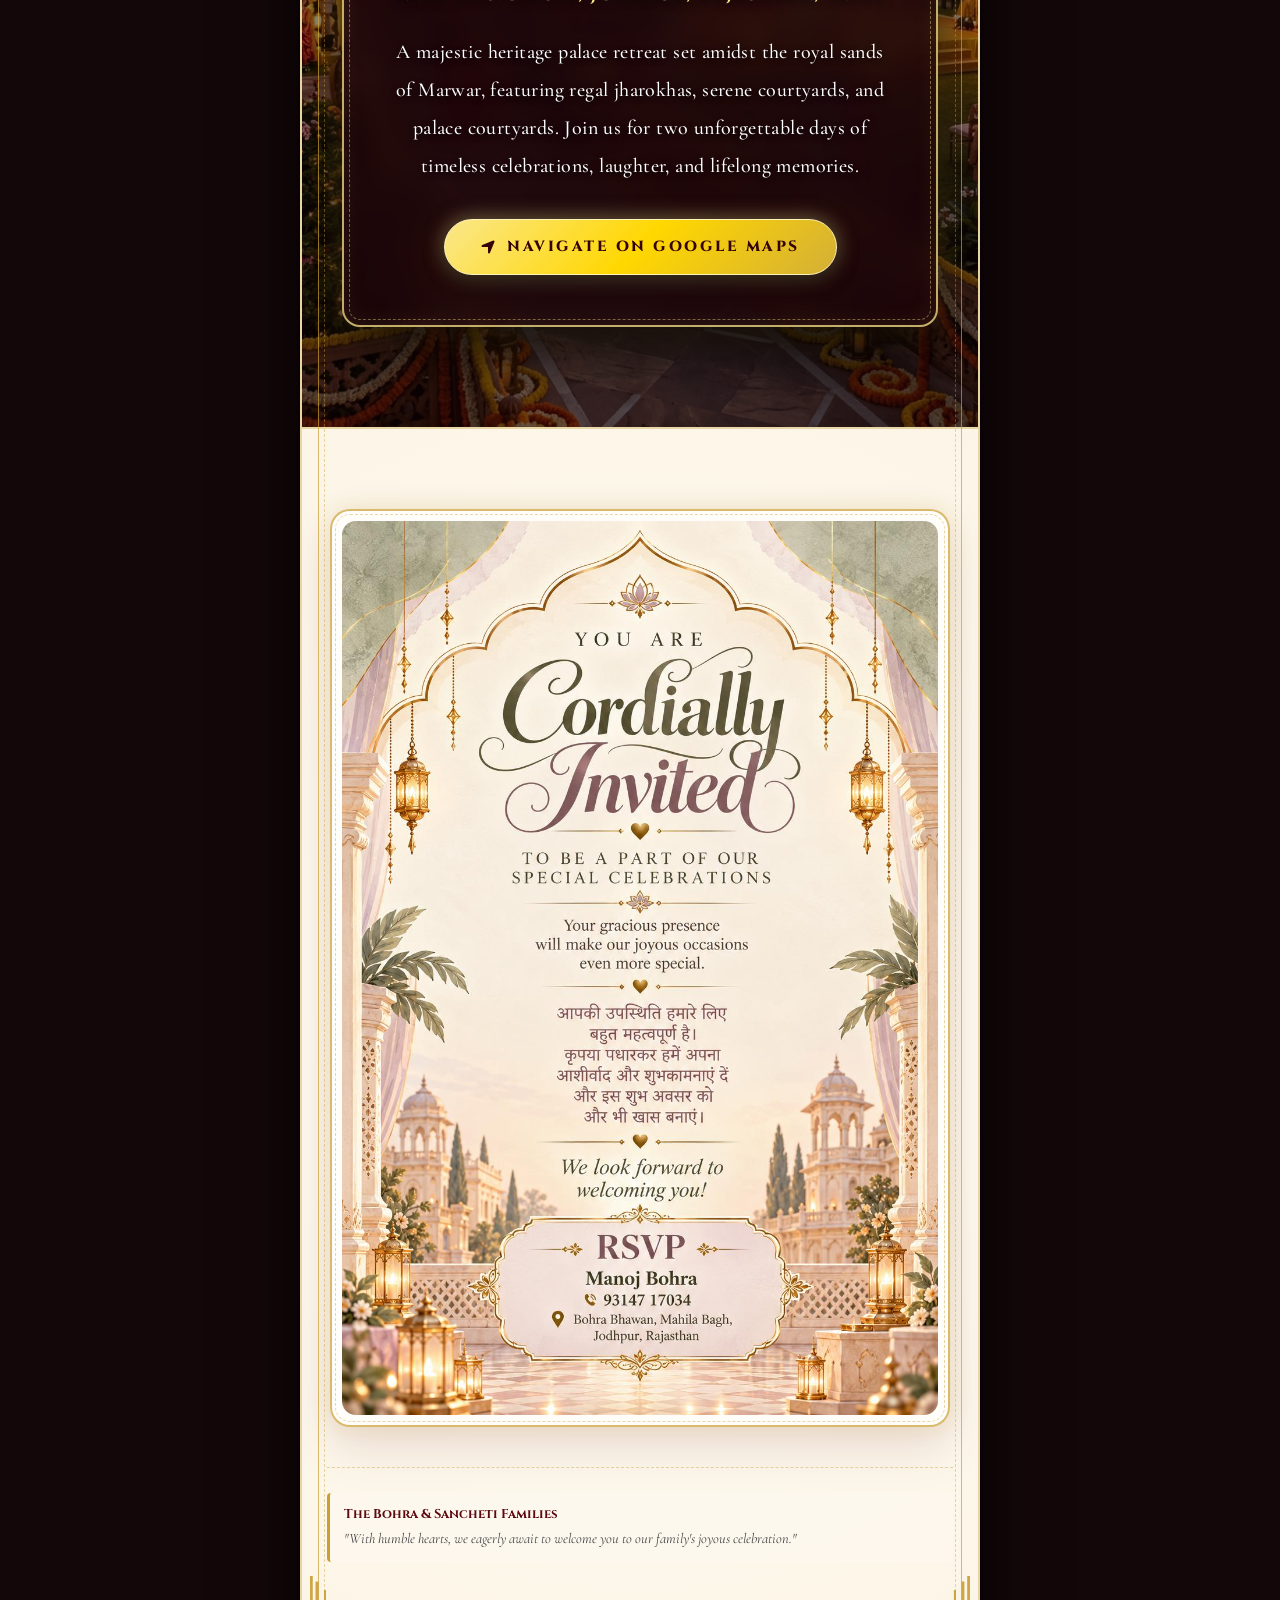
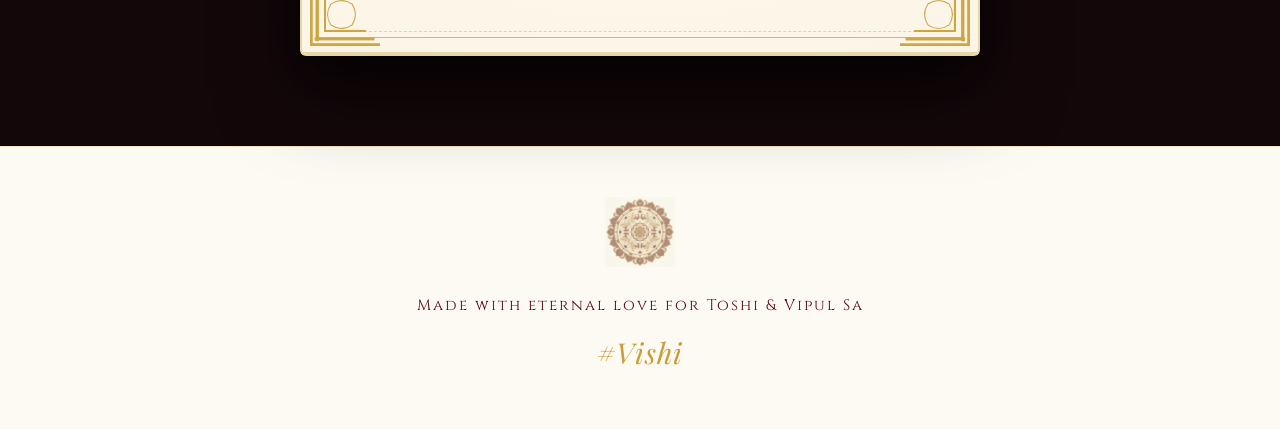
==== commit 66dda8ea: "Correct Bohra family Hindi name spellings: Vinita, Alesh, Jayanti Sa Parakh, Ummedraj, and Praavi" ====
--- a/index.html
+++ b/index.html
@@ -843,7 +843,7 @@
     </script>
 
     <!-- Custom JS -->
-    <script src="static/invitation/js/script.js?v=3.2"></script>
+    <script src="static/invitation/js/script.js?v=3.3"></script>
 </body>
 
 </html>
